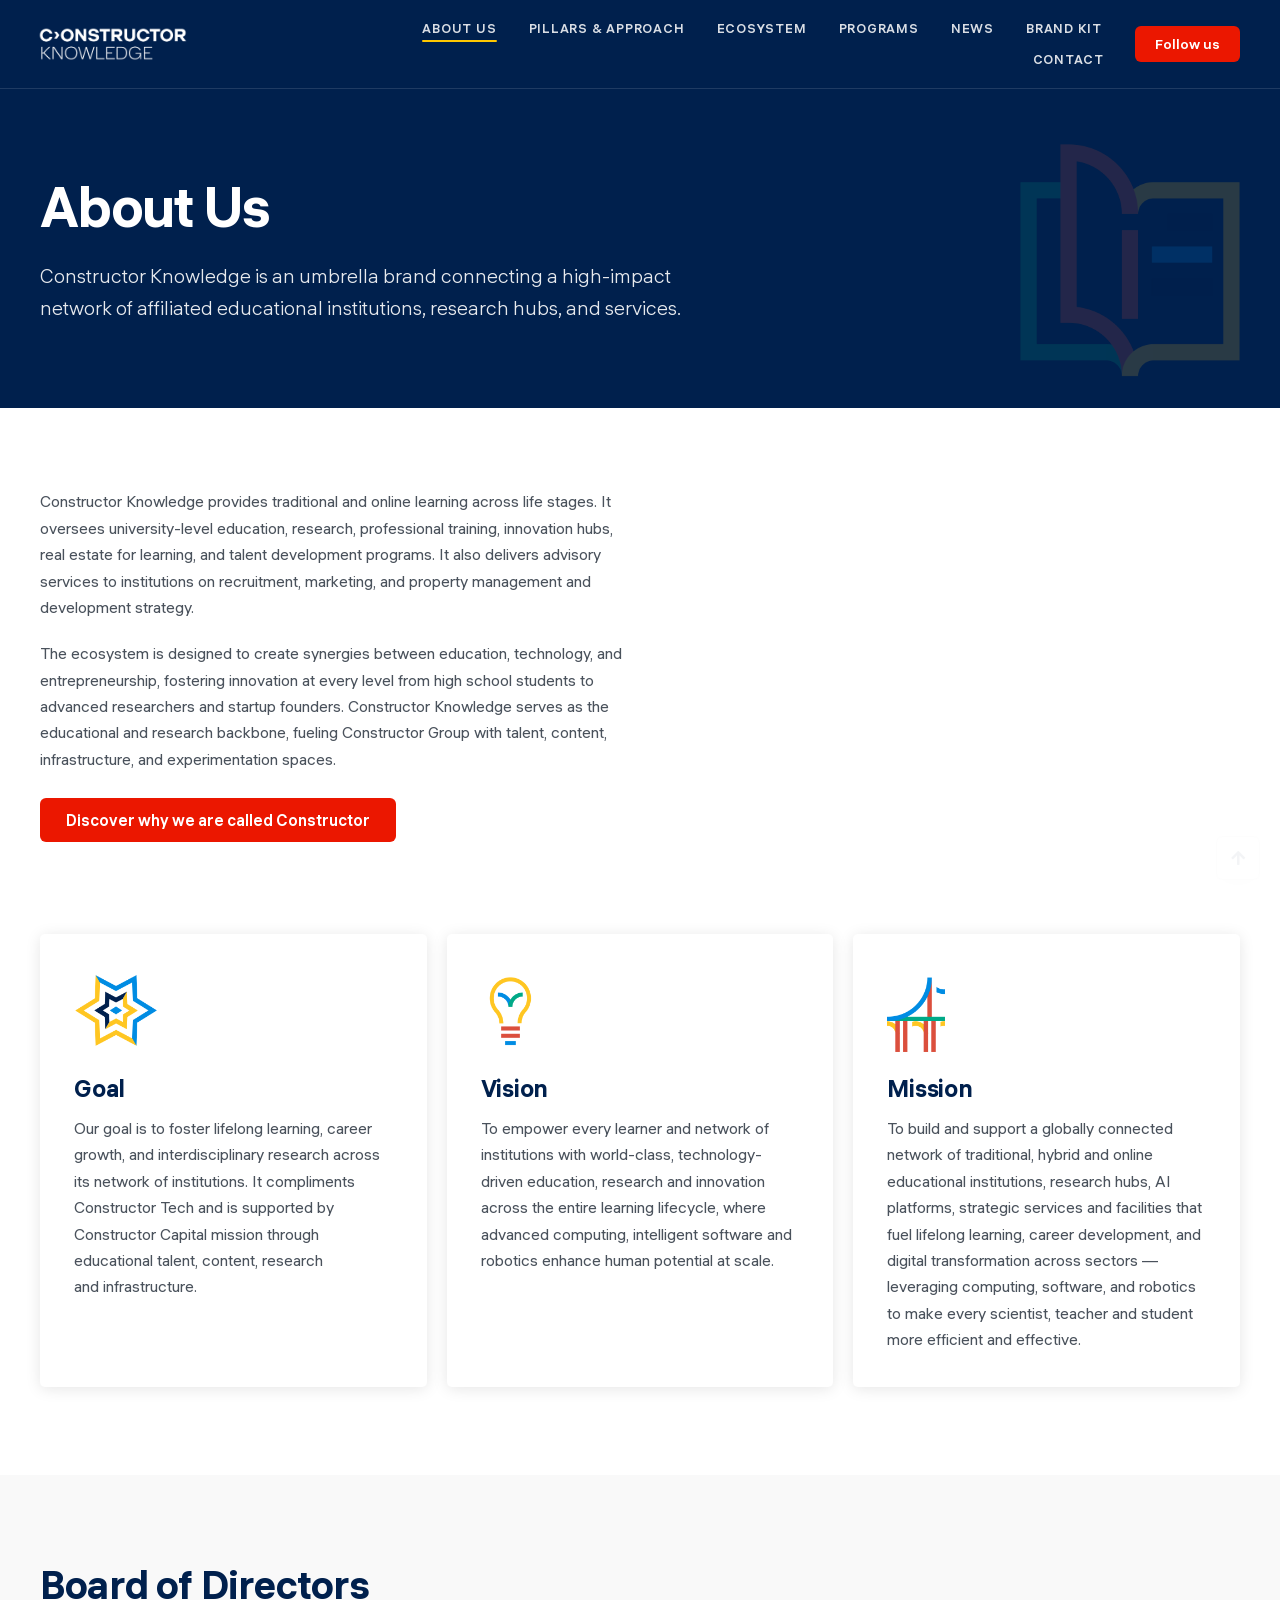
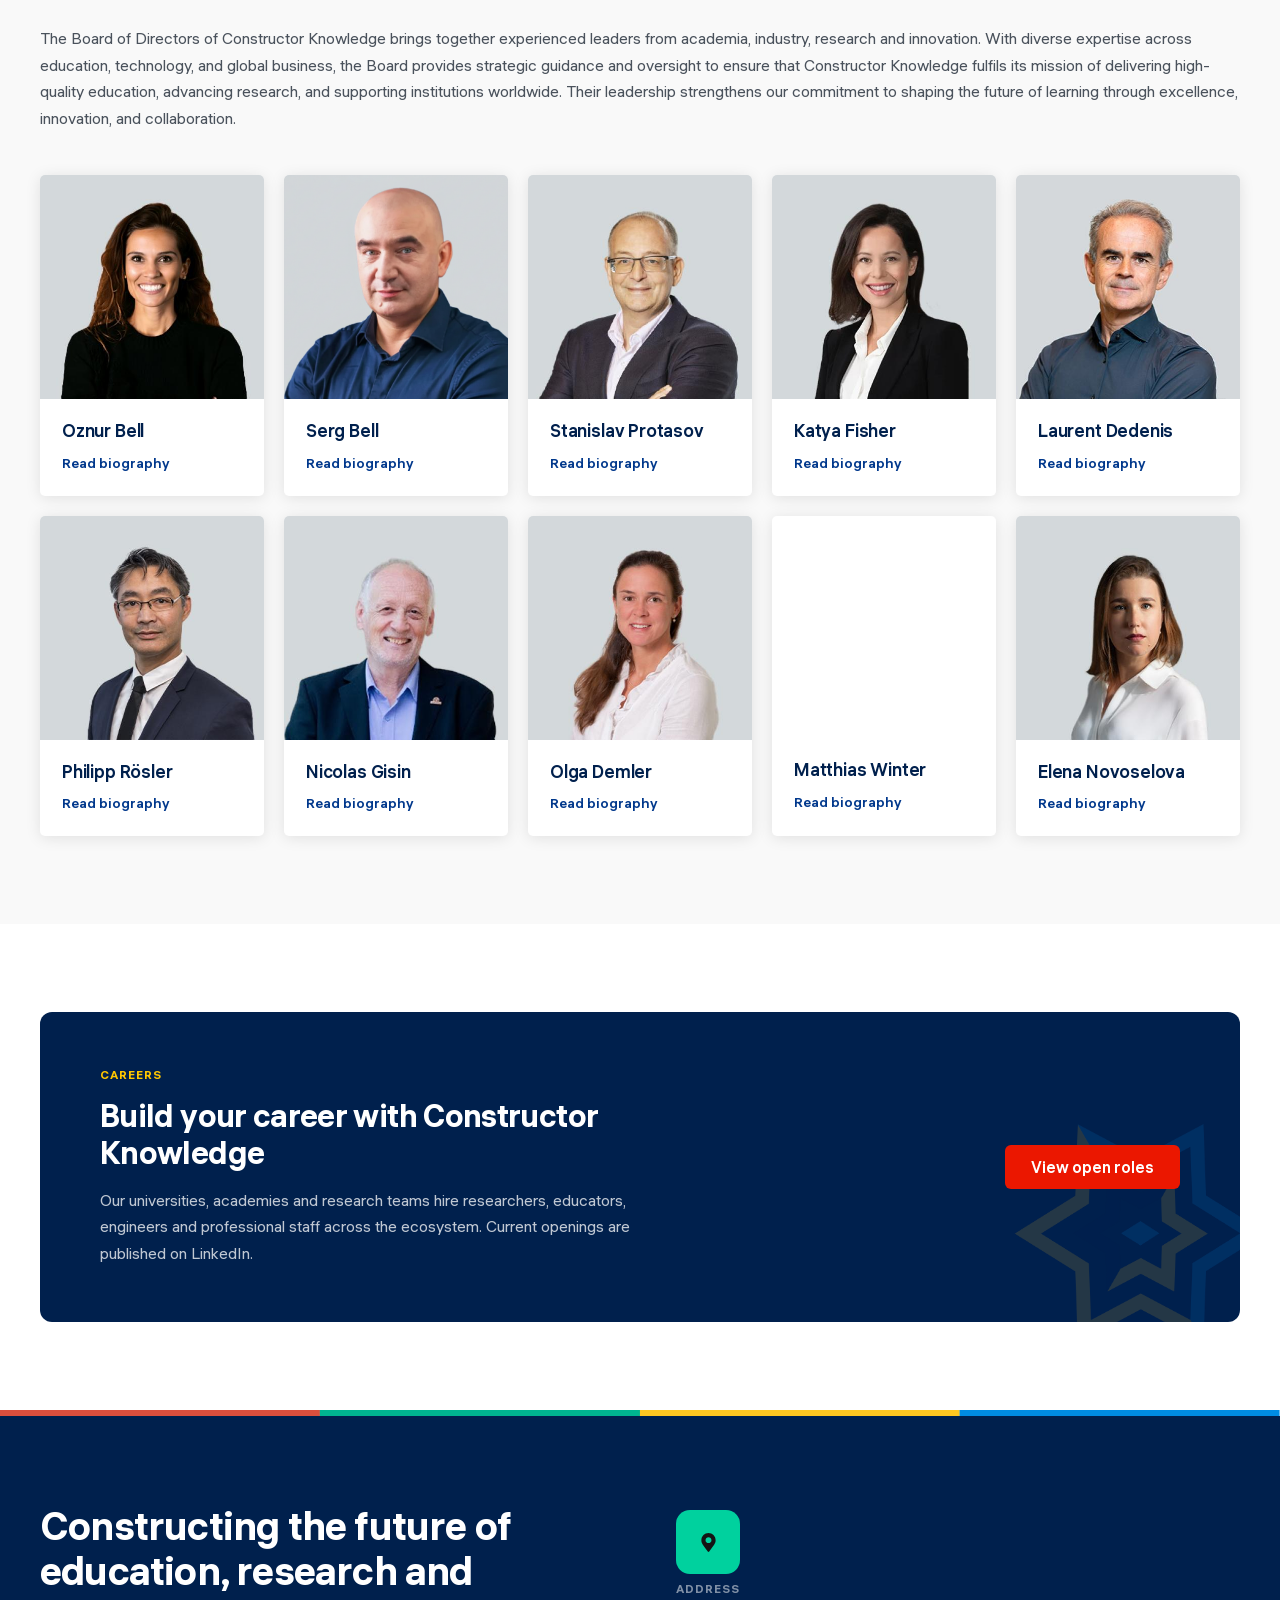
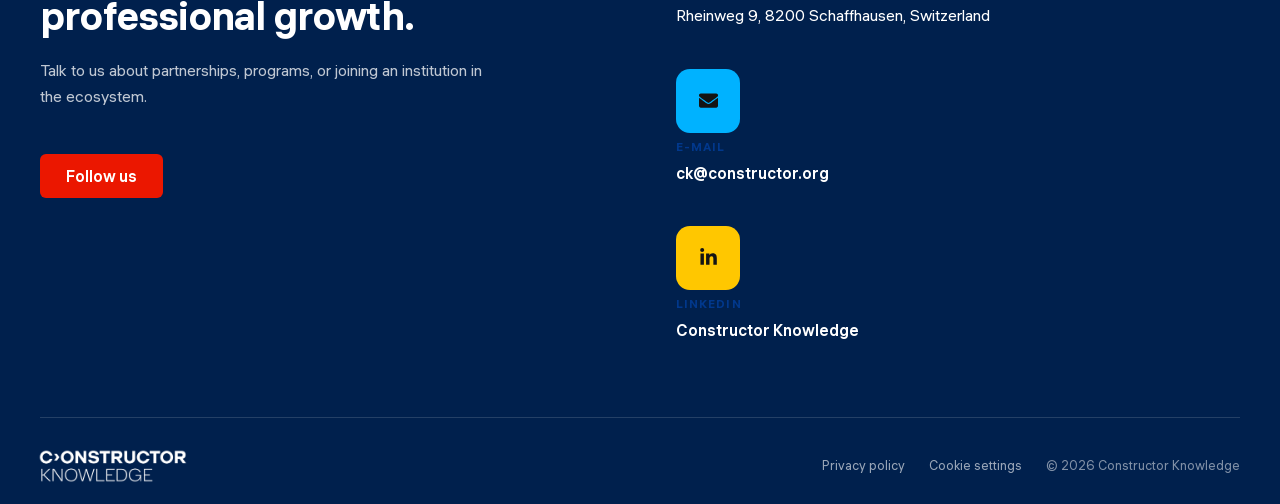
==== about/index.html @ 7ad84a17 "Static review snapshot of the Constructor Knowledge site Generated by build/static-export.sh in the " ====
<!DOCTYPE html>
<html lang="en-US">
<head>
	<meta charset="UTF-8" />
	<meta name="viewport" content="width=device-width, initial-scale=1" />
	<link rel="profile" href="http://gmpg.org/xfn/11" />
	<link rel="pingback" href="/constructor-knowledge-review/xmlrpc.php" />
	<title>About us &#8211; Constructor Knowledge</title>
<meta name='robots' content='noindex, nofollow' />
<link rel="alternate" type="application/rss+xml" title="Constructor Knowledge &raquo; Feed" href="/constructor-knowledge-review/feed/" />
<link rel="alternate" type="application/rss+xml" title="Constructor Knowledge &raquo; Comments Feed" href="/constructor-knowledge-review/comments/feed/" />
<link rel="alternate" title="oEmbed (JSON)" type="application/json+oembed" href="/constructor-knowledge-review/wp-json/oembed/1.0/embed?url=http%3A%2F%2Flocalhost%3A8081%2Fabout%2F" />
<link rel="alternate" title="oEmbed (XML)" type="text/xml+oembed" href="/constructor-knowledge-review/wp-json/oembed/1.0/embed?url=http%3A%2F%2Flocalhost%3A8081%2Fabout%2F&#038;format=xml" />
<style id="wp-img-auto-sizes-contain-inline-css">
img:is([sizes=auto i],[sizes^="auto," i]){contain-intrinsic-size:3000px 1500px}
/*# sourceURL=wp-img-auto-sizes-contain-inline-css */
</style>
<style id="cf-frontend-style-inline-css">
@font-face {
	font-family: 'JetBrains Mono';
	font-style: normal;
	font-weight: 100 800;
	font-display: swap;
	src: url('../wp-content/uploads/ck-fonts/JetBrainsMono-Variable.ttf') format('truetype');
}
@font-face {
	font-family: 'ALS Hauss';
	font-style: normal;
	font-weight: 100 900;
	font-display: swap;
	src: url('../wp-content/uploads/ck-fonts/ALSHaussVariableGX.ttf') format('truetype');
}
/*# sourceURL=cf-frontend-style-inline-css */
</style>
<link rel='stylesheet' id='hfe-widgets-style-css' href='../wp-content/plugins/header-footer-elementor/inc/widgets-css/frontend.css@ver=2.9.3.css' media='all' />
<style id="wp-emoji-styles-inline-css">

	img.wp-smiley, img.emoji {
		display: inline !important;
		border: none !important;
		box-shadow: none !important;
		height: 1em !important;
		width: 1em !important;
		margin: 0 0.07em !important;
		vertical-align: -0.1em !important;
		background: none !important;
		padding: 0 !important;
	}
/*# sourceURL=wp-emoji-styles-inline-css */
</style>
<style id="global-styles-inline-css">
:root{--wp--preset--aspect-ratio--square: 1;--wp--preset--aspect-ratio--4-3: 4/3;--wp--preset--aspect-ratio--3-4: 3/4;--wp--preset--aspect-ratio--3-2: 3/2;--wp--preset--aspect-ratio--2-3: 2/3;--wp--preset--aspect-ratio--16-9: 16/9;--wp--preset--aspect-ratio--9-16: 9/16;--wp--preset--color--black: #000000;--wp--preset--color--cyan-bluish-gray: #abb8c3;--wp--preset--color--white: #ffffff;--wp--preset--color--pale-pink: #f78da7;--wp--preset--color--vivid-red: #cf2e2e;--wp--preset--color--luminous-vivid-orange: #ff6900;--wp--preset--color--luminous-vivid-amber: #fcb900;--wp--preset--color--light-green-cyan: #7bdcb5;--wp--preset--color--vivid-green-cyan: #00d084;--wp--preset--color--pale-cyan-blue: #8ed1fc;--wp--preset--color--vivid-cyan-blue: #0693e3;--wp--preset--color--vivid-purple: #9b51e0;--wp--preset--gradient--vivid-cyan-blue-to-vivid-purple: linear-gradient(135deg,rgb(6,147,227) 0%,rgb(155,81,224) 100%);--wp--preset--gradient--light-green-cyan-to-vivid-green-cyan: linear-gradient(135deg,rgb(122,220,180) 0%,rgb(0,208,130) 100%);--wp--preset--gradient--luminous-vivid-amber-to-luminous-vivid-orange: linear-gradient(135deg,rgb(252,185,0) 0%,rgb(255,105,0) 100%);--wp--preset--gradient--luminous-vivid-orange-to-vivid-red: linear-gradient(135deg,rgb(255,105,0) 0%,rgb(207,46,46) 100%);--wp--preset--gradient--very-light-gray-to-cyan-bluish-gray: linear-gradient(135deg,rgb(238,238,238) 0%,rgb(169,184,195) 100%);--wp--preset--gradient--cool-to-warm-spectrum: linear-gradient(135deg,rgb(74,234,220) 0%,rgb(151,120,209) 20%,rgb(207,42,186) 40%,rgb(238,44,130) 60%,rgb(251,105,98) 80%,rgb(254,248,76) 100%);--wp--preset--gradient--blush-light-purple: linear-gradient(135deg,rgb(255,206,236) 0%,rgb(152,150,240) 100%);--wp--preset--gradient--blush-bordeaux: linear-gradient(135deg,rgb(254,205,165) 0%,rgb(254,45,45) 50%,rgb(107,0,62) 100%);--wp--preset--gradient--luminous-dusk: linear-gradient(135deg,rgb(255,203,112) 0%,rgb(199,81,192) 50%,rgb(65,88,208) 100%);--wp--preset--gradient--pale-ocean: linear-gradient(135deg,rgb(255,245,203) 0%,rgb(182,227,212) 50%,rgb(51,167,181) 100%);--wp--preset--gradient--electric-grass: linear-gradient(135deg,rgb(202,248,128) 0%,rgb(113,206,126) 100%);--wp--preset--gradient--midnight: linear-gradient(135deg,rgb(2,3,129) 0%,rgb(40,116,252) 100%);--wp--preset--font-size--small: 13px;--wp--preset--font-size--medium: 20px;--wp--preset--font-size--large: 36px;--wp--preset--font-size--x-large: 42px;--wp--preset--spacing--20: 0.44rem;--wp--preset--spacing--30: 0.67rem;--wp--preset--spacing--40: 1rem;--wp--preset--spacing--50: 1.5rem;--wp--preset--spacing--60: 2.25rem;--wp--preset--spacing--70: 3.38rem;--wp--preset--spacing--80: 5.06rem;--wp--preset--shadow--natural: 6px 6px 9px rgba(0, 0, 0, 0.2);--wp--preset--shadow--deep: 12px 12px 50px rgba(0, 0, 0, 0.4);--wp--preset--shadow--sharp: 6px 6px 0px rgba(0, 0, 0, 0.2);--wp--preset--shadow--outlined: 6px 6px 0px -3px rgb(255, 255, 255), 6px 6px rgb(0, 0, 0);--wp--preset--shadow--crisp: 6px 6px 0px rgb(0, 0, 0);}:root { --wp--style--global--content-size: 800px;--wp--style--global--wide-size: 1200px; }:where(body) { margin: 0; }.wp-site-blocks > .alignleft { float: left; margin-right: 2em; }.wp-site-blocks > .alignright { float: right; margin-left: 2em; }.wp-site-blocks > .aligncenter { justify-content: center; margin-left: auto; margin-right: auto; }:where(.wp-site-blocks) > * { margin-block-start: 24px; margin-block-end: 0; }:where(.wp-site-blocks) > :first-child { margin-block-start: 0; }:where(.wp-site-blocks) > :last-child { margin-block-end: 0; }:root { --wp--style--block-gap: 24px; }:root :where(.is-layout-flow) > :first-child{margin-block-start: 0;}:root :where(.is-layout-flow) > :last-child{margin-block-end: 0;}:root :where(.is-layout-flow) > *{margin-block-start: 24px;margin-block-end: 0;}:root :where(.is-layout-constrained) > :first-child{margin-block-start: 0;}:root :where(.is-layout-constrained) > :last-child{margin-block-end: 0;}:root :where(.is-layout-constrained) > *{margin-block-start: 24px;margin-block-end: 0;}:root :where(.is-layout-flex){gap: 24px;}:root :where(.is-layout-grid){gap: 24px;}.is-layout-flow > .alignleft{float: left;margin-inline-start: 0;margin-inline-end: 2em;}.is-layout-flow > .alignright{float: right;margin-inline-start: 2em;margin-inline-end: 0;}.is-layout-flow > .aligncenter{margin-left: auto !important;margin-right: auto !important;}.is-layout-constrained > .alignleft{float: left;margin-inline-start: 0;margin-inline-end: 2em;}.is-layout-constrained > .alignright{float: right;margin-inline-start: 2em;margin-inline-end: 0;}.is-layout-constrained > .aligncenter{margin-left: auto !important;margin-right: auto !important;}.is-layout-constrained > :where(:not(.alignleft):not(.alignright):not(.alignfull)){max-width: var(--wp--style--global--content-size);margin-left: auto !important;margin-right: auto !important;}.is-layout-constrained > .alignwide{max-width: var(--wp--style--global--wide-size);}body .is-layout-flex{display: flex;}.is-layout-flex{flex-wrap: wrap;align-items: center;}.is-layout-flex > :is(*, div){margin: 0;}body .is-layout-grid{display: grid;}.is-layout-grid > :is(*, div){margin: 0;}body{padding-top: 0px;padding-right: 0px;padding-bottom: 0px;padding-left: 0px;}:root :where(.wp-element-button, .wp-block-button__link){background-color: #32373c;border-width: 0;color: #fff;font-family: inherit;font-size: inherit;font-style: inherit;font-weight: inherit;letter-spacing: inherit;line-height: inherit;padding-top: calc(0.667em + 2px);padding-right: calc(1.333em + 2px);padding-bottom: calc(0.667em + 2px);padding-left: calc(1.333em + 2px);text-decoration: none;text-transform: inherit;}.has-black-color{color: var(--wp--preset--color--black) !important;}.has-cyan-bluish-gray-color{color: var(--wp--preset--color--cyan-bluish-gray) !important;}.has-white-color{color: var(--wp--preset--color--white) !important;}.has-pale-pink-color{color: var(--wp--preset--color--pale-pink) !important;}.has-vivid-red-color{color: var(--wp--preset--color--vivid-red) !important;}.has-luminous-vivid-orange-color{color: var(--wp--preset--color--luminous-vivid-orange) !important;}.has-luminous-vivid-amber-color{color: var(--wp--preset--color--luminous-vivid-amber) !important;}.has-light-green-cyan-color{color: var(--wp--preset--color--light-green-cyan) !important;}.has-vivid-green-cyan-color{color: var(--wp--preset--color--vivid-green-cyan) !important;}.has-pale-cyan-blue-color{color: var(--wp--preset--color--pale-cyan-blue) !important;}.has-vivid-cyan-blue-color{color: var(--wp--preset--color--vivid-cyan-blue) !important;}.has-vivid-purple-color{color: var(--wp--preset--color--vivid-purple) !important;}.has-black-background-color{background-color: var(--wp--preset--color--black) !important;}.has-cyan-bluish-gray-background-color{background-color: var(--wp--preset--color--cyan-bluish-gray) !important;}.has-white-background-color{background-color: var(--wp--preset--color--white) !important;}.has-pale-pink-background-color{background-color: var(--wp--preset--color--pale-pink) !important;}.has-vivid-red-background-color{background-color: var(--wp--preset--color--vivid-red) !important;}.has-luminous-vivid-orange-background-color{background-color: var(--wp--preset--color--luminous-vivid-orange) !important;}.has-luminous-vivid-amber-background-color{background-color: var(--wp--preset--color--luminous-vivid-amber) !important;}.has-light-green-cyan-background-color{background-color: var(--wp--preset--color--light-green-cyan) !important;}.has-vivid-green-cyan-background-color{background-color: var(--wp--preset--color--vivid-green-cyan) !important;}.has-pale-cyan-blue-background-color{background-color: var(--wp--preset--color--pale-cyan-blue) !important;}.has-vivid-cyan-blue-background-color{background-color: var(--wp--preset--color--vivid-cyan-blue) !important;}.has-vivid-purple-background-color{background-color: var(--wp--preset--color--vivid-purple) !important;}.has-black-border-color{border-color: var(--wp--preset--color--black) !important;}.has-cyan-bluish-gray-border-color{border-color: var(--wp--preset--color--cyan-bluish-gray) !important;}.has-white-border-color{border-color: var(--wp--preset--color--white) !important;}.has-pale-pink-border-color{border-color: var(--wp--preset--color--pale-pink) !important;}.has-vivid-red-border-color{border-color: var(--wp--preset--color--vivid-red) !important;}.has-luminous-vivid-orange-border-color{border-color: var(--wp--preset--color--luminous-vivid-orange) !important;}.has-luminous-vivid-amber-border-color{border-color: var(--wp--preset--color--luminous-vivid-amber) !important;}.has-light-green-cyan-border-color{border-color: var(--wp--preset--color--light-green-cyan) !important;}.has-vivid-green-cyan-border-color{border-color: var(--wp--preset--color--vivid-green-cyan) !important;}.has-pale-cyan-blue-border-color{border-color: var(--wp--preset--color--pale-cyan-blue) !important;}.has-vivid-cyan-blue-border-color{border-color: var(--wp--preset--color--vivid-cyan-blue) !important;}.has-vivid-purple-border-color{border-color: var(--wp--preset--color--vivid-purple) !important;}.has-vivid-cyan-blue-to-vivid-purple-gradient-background{background: var(--wp--preset--gradient--vivid-cyan-blue-to-vivid-purple) !important;}.has-light-green-cyan-to-vivid-green-cyan-gradient-background{background: var(--wp--preset--gradient--light-green-cyan-to-vivid-green-cyan) !important;}.has-luminous-vivid-amber-to-luminous-vivid-orange-gradient-background{background: var(--wp--preset--gradient--luminous-vivid-amber-to-luminous-vivid-orange) !important;}.has-luminous-vivid-orange-to-vivid-red-gradient-background{background: var(--wp--preset--gradient--luminous-vivid-orange-to-vivid-red) !important;}.has-very-light-gray-to-cyan-bluish-gray-gradient-background{background: var(--wp--preset--gradient--very-light-gray-to-cyan-bluish-gray) !important;}.has-cool-to-warm-spectrum-gradient-background{background: var(--wp--preset--gradient--cool-to-warm-spectrum) !important;}.has-blush-light-purple-gradient-background{background: var(--wp--preset--gradient--blush-light-purple) !important;}.has-blush-bordeaux-gradient-background{background: var(--wp--preset--gradient--blush-bordeaux) !important;}.has-luminous-dusk-gradient-background{background: var(--wp--preset--gradient--luminous-dusk) !important;}.has-pale-ocean-gradient-background{background: var(--wp--preset--gradient--pale-ocean) !important;}.has-electric-grass-gradient-background{background: var(--wp--preset--gradient--electric-grass) !important;}.has-midnight-gradient-background{background: var(--wp--preset--gradient--midnight) !important;}.has-small-font-size{font-size: var(--wp--preset--font-size--small) !important;}.has-medium-font-size{font-size: var(--wp--preset--font-size--medium) !important;}.has-large-font-size{font-size: var(--wp--preset--font-size--large) !important;}.has-x-large-font-size{font-size: var(--wp--preset--font-size--x-large) !important;}
:root :where(.wp-block-icon svg){width: 24px;}
:root :where(.wp-block-pullquote){font-size: 1.5em;line-height: 1.6;}
/*# sourceURL=global-styles-inline-css */
</style>
<link rel='stylesheet' id='hfe-style-css' href='../wp-content/plugins/header-footer-elementor/assets/css/header-footer-elementor.css@ver=2.9.3.css' media='all' />
<link rel='stylesheet' id='elementor-frontend-css' href='../wp-content/uploads/elementor/css/custom-frontend.min.css@ver=1787998323.css' media='all' />
<style id="elementor-frontend-inline-css">
.e-heading-base a, .e-paragraph-base a { all: unset; cursor: pointer; }form[data-element_type="e-form"].form-state-success [data-element_type="e-form-success-message"],form[data-element_type="e-form"].form-state-error [data-element_type="e-form-error-message"]{ display: block; }
/*# sourceURL=elementor-frontend-inline-css */
</style>
<link rel='stylesheet' id='elementor-post-5-css' href='../wp-content/uploads/elementor/css/post-5.css@ver=1787998323.css' media='all' />
<link rel='stylesheet' id='widget-image-css' href='../wp-content/plugins/elementor/assets/css/widget-image.min.css@ver=4.2.3.css' media='all' />
<link rel='stylesheet' id='widget-heading-css' href='../wp-content/plugins/elementor/assets/css/widget-heading.min.css@ver=4.2.3.css' media='all' />
<link rel='stylesheet' id='e-animation-fadeInUp-css' href='../wp-content/plugins/elementor/assets/lib/animations/styles/fadeInUp.min.css@ver=4.2.3.css' media='all' />
<link rel='stylesheet' id='elementor-post-518-css' href='../wp-content/uploads/elementor/css/post-518.css@ver=1787998324.css' media='all' />
<link rel='stylesheet' id='base-desktop-css' href='../wp-content/uploads/elementor/css/base-desktop.css@ver=6a92b07376f1a.css' media='all' />
<link rel='stylesheet' id='base-mobile-css' href='../wp-content/uploads/elementor/css/base-mobile.css@ver=6a92b07376f1a.css' media='(max-width:700px)' />
<link rel='stylesheet' id='elementor-post-60-css' href='../wp-content/uploads/elementor/css/post-60.css@ver=1787998323.css' media='all' />
<link rel='stylesheet' id='elementor-post-61-css' href='../wp-content/uploads/elementor/css/post-61.css@ver=1787998323.css' media='all' />
<link rel='stylesheet' id='hello-elementor-css' href='../wp-content/themes/hello-elementor/assets/css/reset.css@ver=3.4.9.css' media='all' />
<link rel='stylesheet' id='hello-elementor-theme-style-css' href='../wp-content/themes/hello-elementor/assets/css/theme.css@ver=3.4.9.css' media='all' />
<link rel='stylesheet' id='hello-elementor-header-footer-css' href='../wp-content/themes/hello-elementor/assets/css/header-footer.css@ver=3.4.9.css' media='all' />
<link rel='stylesheet' id='hfe-elementor-icons-css' href='../wp-content/plugins/elementor/assets/lib/eicons/css/elementor-icons.min.css@ver=5.34.0.css' media='all' />
<link rel='stylesheet' id='hfe-icons-list-css' href='../wp-content/plugins/elementor/assets/css/widget-icon-list.min.css@ver=3.24.3.css' media='all' />
<link rel='stylesheet' id='hfe-social-icons-css' href='../wp-content/plugins/elementor/assets/css/widget-social-icons.min.css@ver=3.24.0.css' media='all' />
<link rel='stylesheet' id='hfe-social-share-icons-brands-css' href='../wp-content/plugins/elementor/assets/lib/font-awesome/css/brands.css@ver=5.15.3.css' media='all' />
<link rel='stylesheet' id='hfe-social-share-icons-fontawesome-css' href='../wp-content/plugins/elementor/assets/lib/font-awesome/css/fontawesome.css@ver=5.15.3.css' media='all' />
<link rel='stylesheet' id='hfe-nav-menu-icons-css' href='../wp-content/plugins/elementor/assets/lib/font-awesome/css/solid.css@ver=5.15.3.css' media='all' />
<link rel='stylesheet' id='ck-styles-css' href='../wp-content/mu-plugins/ck-styles.css@ver=1787755217.css' media='all' />
<script id="jquery-core-js" src="../wp-includes/js/jquery/jquery.min.js@ver=3.7.1"></script>
<script id="jquery-migrate-js" src="../wp-includes/js/jquery/jquery-migrate.min.js@ver=3.4.1"></script>
<script id="jquery-js-after">
!function($){"use strict";$(document).ready(function(){$(this).scrollTop()>100&&$(".hfe-scroll-to-top-wrap").removeClass("hfe-scroll-to-top-hide"),$(window).scroll(function(){$(this).scrollTop()<100?$(".hfe-scroll-to-top-wrap").fadeOut(300):$(".hfe-scroll-to-top-wrap").fadeIn(300)}),$(".hfe-scroll-to-top-wrap").on("click",function(){$("html, body").animate({scrollTop:0},300);return!1})})}(jQuery);
!function($){'use strict';$(document).ready(function(){var bar=$('.hfe-reading-progress-bar');if(!bar.length)return;$(window).on('scroll',function(){var s=$(window).scrollTop(),d=$(document).height()-$(window).height(),p=d? s/d*100:0;bar.css('width',p+'%')});});}(jQuery);
//# sourceURL=jquery-js-after
</script>
<link rel="https://api.w.org/" href="/constructor-knowledge-review/wp-json/" /><link rel="alternate" title="JSON" type="application/json" href="/constructor-knowledge-review/wp-json/wp/v2/pages/518" /><link rel="EditURI" type="application/rsd+xml" title="RSD" href="/constructor-knowledge-review/xmlrpc.php?rsd" />
<meta name="generator" content="WordPress 7.0" />
<link rel="canonical" href="index.html" />
<link rel='shortlink' href='/constructor-knowledge-review/?p=518' />
<meta name="generator" content="Elementor 4.2.3; features: e_font_icon_svg, additional_custom_breakpoints; settings: css_print_method-external, google_font-disabled, font_display-swap">
			<style>
				.e-con.e-parent:nth-of-type(n+4):not(.e-lazyloaded):not(.e-no-lazyload),
				.e-con.e-parent:nth-of-type(n+4):not(.e-lazyloaded):not(.e-no-lazyload) * {
					background-image: none !important;
				}
				@media screen and (max-height: 1024px) {
					.e-con.e-parent:nth-of-type(n+3):not(.e-lazyloaded):not(.e-no-lazyload),
					.e-con.e-parent:nth-of-type(n+3):not(.e-lazyloaded):not(.e-no-lazyload) * {
						background-image: none !important;
					}
				}
				@media screen and (max-height: 640px) {
					.e-con.e-parent:nth-of-type(n+2):not(.e-lazyloaded):not(.e-no-lazyload),
					.e-con.e-parent:nth-of-type(n+2):not(.e-lazyloaded):not(.e-no-lazyload) * {
						background-image: none !important;
					}
				}
			</style>
			<link rel="icon" href="../wp-content/uploads/2026/08/ck-site-icon-32x32.png" sizes="32x32" />
<link rel="icon" href="../wp-content/uploads/2026/08/ck-site-icon-192x192.png" sizes="192x192" />
<link rel="apple-touch-icon" href="../wp-content/uploads/2026/08/ck-site-icon-180x180.png" />
<meta name="msapplication-TileImage" content="/constructor-knowledge-review/wp-content/uploads/2026/08/ck-site-icon-270x270.png" />
</head>

<body class="wp-singular page-template page-template-elementor_header_footer page page-id-518 wp-embed-responsive wp-theme-hello-elementor ehf-header ehf-footer ehf-template-hello-elementor ehf-stylesheet-hello-elementor hello-elementor-default elementor-default elementor-template-full-width elementor-kit-5 elementor-page elementor-page-518">
	<style id="hfe-skip-link-style">
		.hfe-skip-link{position:absolute;width:1px;height:1px;margin:-1px;padding:0;border:0;overflow:hidden;clip:rect(0,0,0,0);clip-path:inset(50%);white-space:nowrap;}
		.hfe-skip-link:focus{position:fixed;top:0;inset-inline-start:0;width:auto;height:auto;margin:0;padding:0.75em 1.5em;overflow:visible;clip:auto;clip-path:none;white-space:normal;z-index:100000;background:#fff;color:#0073aa;font-size:14px;text-decoration:underline;border-radius:0 0 3px 0;outline:2px solid #0073aa;outline-offset:-2px;}
	</style>
	<a class="hfe-skip-link" href="index.html#content">Skip to main content</a><div id="page" class="hfeed site">

		<header id="masthead" itemscope="itemscope" itemtype="https://schema.org/WPHeader">
			<p class="main-title bhf-hidden" itemprop="headline"><a href="../index.html" title="Constructor Knowledge" rel="home">Constructor Knowledge</a></p>
			<style>.elementor-60 .elementor-element.elementor-element-ckhdr100{--display:flex;--flex-direction:row;--container-widget-width:calc( ( 1 - var( --container-widget-flex-grow ) ) * 100% );--container-widget-height:100%;--container-widget-flex-grow:1;--container-widget-align-self:stretch;--flex-wrap-mobile:wrap;--justify-content:flex-end;--align-items:center;--gap:16px 16px;--row-gap:16px;--column-gap:16px;--flex-wrap:nowrap;border-style:solid;--border-style:solid;border-width:0px 0px 1px 0px;--border-top-width:0px;--border-right-width:0px;--border-bottom-width:1px;--border-left-width:0px;border-color:var( --e-global-color-ck_rule_navy_12 );--border-color:var( --e-global-color-ck_rule_navy_12 );--padding-top:13px;--padding-bottom:13px;--padding-left:28px;--padding-right:28px;}.elementor-60 .elementor-element.elementor-element-ckhdr100:not(.elementor-motion-effects-element-type-background), .elementor-60 .elementor-element.elementor-element-ckhdr100 > .elementor-motion-effects-container > .elementor-motion-effects-layer{background-color:var( --e-global-color-primary );}.elementor-widget-image .widget-image-caption{color:var( --e-global-color-text );font-family:var( --e-global-typography-text-font-family ), 'Helvetica Neue', Arial, sans-serif;font-weight:var( --e-global-typography-text-font-weight );}.elementor-60 .elementor-element.elementor-element-ckhdr110{width:var( --container-widget-width, auto );max-width:auto;margin:0px -6.83px calc(var(--kit-widget-spacing, 0px) + 0px) -6.83px;--container-widget-width:auto;--container-widget-flex-grow:0;text-align:start;}.elementor-60 .elementor-element.elementor-element-ckhdr110.elementor-element{--flex-grow:1;--flex-shrink:0;}.elementor-60 .elementor-element.elementor-element-ckhdr110 img{width:auto;height:44px;}.elementor-widget-navigation-menu .menu-item a.hfe-menu-item.elementor-button{background-color:var( --e-global-color-accent );font-family:var( --e-global-typography-accent-font-family ), 'Helvetica Neue', Arial, sans-serif;font-size:var( --e-global-typography-accent-font-size );font-weight:var( --e-global-typography-accent-font-weight );}.elementor-widget-navigation-menu .menu-item a.hfe-menu-item.elementor-button:hover{background-color:var( --e-global-color-accent );}.elementor-widget-navigation-menu a.hfe-menu-item, .elementor-widget-navigation-menu a.hfe-sub-menu-item{font-family:var( --e-global-typography-primary-font-family ), 'Helvetica Neue', Arial, sans-serif;font-weight:var( --e-global-typography-primary-font-weight );}.elementor-widget-navigation-menu .menu-item a.hfe-menu-item, .elementor-widget-navigation-menu .sub-menu a.hfe-sub-menu-item{color:var( --e-global-color-text );}.elementor-widget-navigation-menu .menu-item a.hfe-menu-item:hover,
								.elementor-widget-navigation-menu .sub-menu a.hfe-sub-menu-item:hover,
								.elementor-widget-navigation-menu .menu-item.current-menu-item a.hfe-menu-item,
								.elementor-widget-navigation-menu .menu-item a.hfe-menu-item.highlighted,
								.elementor-widget-navigation-menu .menu-item a.hfe-menu-item:focus{color:var( --e-global-color-accent );}.elementor-widget-navigation-menu .hfe-nav-menu-layout:not(.hfe-pointer__framed) .menu-item.parent a.hfe-menu-item:before,
								.elementor-widget-navigation-menu .hfe-nav-menu-layout:not(.hfe-pointer__framed) .menu-item.parent a.hfe-menu-item:after{background-color:var( --e-global-color-accent );}.elementor-widget-navigation-menu .hfe-nav-menu-layout:not(.hfe-pointer__framed) .menu-item.parent .sub-menu .hfe-has-submenu-container a:after{background-color:var( --e-global-color-accent );}.elementor-widget-navigation-menu .hfe-pointer__framed .menu-item.parent a.hfe-menu-item:before,
								.elementor-widget-navigation-menu .hfe-pointer__framed .menu-item.parent a.hfe-menu-item:after{border-color:var( --e-global-color-accent );}
							.elementor-widget-navigation-menu .sub-menu li a.hfe-sub-menu-item,
							.elementor-widget-navigation-menu nav.hfe-dropdown li a.hfe-sub-menu-item,
							.elementor-widget-navigation-menu nav.hfe-dropdown li a.hfe-menu-item,
							.elementor-widget-navigation-menu nav.hfe-dropdown-expandible li a.hfe-menu-item,
							.elementor-widget-navigation-menu nav.hfe-dropdown-expandible li a.hfe-sub-menu-item{font-family:var( --e-global-typography-accent-font-family ), 'Helvetica Neue', Arial, sans-serif;font-size:var( --e-global-typography-accent-font-size );font-weight:var( --e-global-typography-accent-font-weight );}.elementor-60 .elementor-element.elementor-element-ckhdr120 .menu-item a.hfe-menu-item{padding-left:15px;padding-right:15px;}.elementor-60 .elementor-element.elementor-element-ckhdr120 .menu-item a.hfe-sub-menu-item{padding-left:calc( 15px + 20px );padding-right:15px;}.elementor-60 .elementor-element.elementor-element-ckhdr120 .hfe-nav-menu__layout-vertical .menu-item ul ul a.hfe-sub-menu-item{padding-left:calc( 15px + 40px );padding-right:15px;}.elementor-60 .elementor-element.elementor-element-ckhdr120 .hfe-nav-menu__layout-vertical .menu-item ul ul ul a.hfe-sub-menu-item{padding-left:calc( 15px + 60px );padding-right:15px;}.elementor-60 .elementor-element.elementor-element-ckhdr120 .hfe-nav-menu__layout-vertical .menu-item ul ul ul ul a.hfe-sub-menu-item{padding-left:calc( 15px + 80px );padding-right:15px;}.elementor-60 .elementor-element.elementor-element-ckhdr120 .menu-item a.hfe-menu-item, .elementor-60 .elementor-element.elementor-element-ckhdr120 .menu-item a.hfe-sub-menu-item{padding-top:9px;padding-bottom:9px;}body:not(.rtl) .elementor-60 .elementor-element.elementor-element-ckhdr120 .hfe-nav-menu__layout-horizontal .hfe-nav-menu > li.menu-item:not(:last-child){margin-right:2px;}body.rtl .elementor-60 .elementor-element.elementor-element-ckhdr120 .hfe-nav-menu__layout-horizontal .hfe-nav-menu > li.menu-item:not(:last-child){margin-left:2px;}.elementor-60 .elementor-element.elementor-element-ckhdr120 nav:not(.hfe-nav-menu__layout-horizontal) .hfe-nav-menu > li.menu-item:not(:last-child){margin-bottom:2px;}.elementor-60 .elementor-element.elementor-element-ckhdr120 ul.sub-menu{width:220px;}.elementor-60 .elementor-element.elementor-element-ckhdr120 .sub-menu a.hfe-sub-menu-item,
						 .elementor-60 .elementor-element.elementor-element-ckhdr120 nav.hfe-dropdown li a.hfe-menu-item,
						 .elementor-60 .elementor-element.elementor-element-ckhdr120 nav.hfe-dropdown li a.hfe-sub-menu-item,
						 .elementor-60 .elementor-element.elementor-element-ckhdr120 nav.hfe-dropdown-expandible li a.hfe-menu-item,
						 .elementor-60 .elementor-element.elementor-element-ckhdr120 nav.hfe-dropdown-expandible li a.hfe-sub-menu-item{padding-top:15px;padding-bottom:15px;}.elementor-60 .elementor-element.elementor-element-ckhdr120{width:auto;max-width:auto;}.elementor-60 .elementor-element.elementor-element-ckhdr120.elementor-element{--flex-grow:0;--flex-shrink:1;}.elementor-60 .elementor-element.elementor-element-ckhdr120 a.hfe-menu-item, .elementor-60 .elementor-element.elementor-element-ckhdr120 a.hfe-sub-menu-item{font-family:var( --e-global-typography-ck_nav-font-family ), 'Helvetica Neue', Arial, sans-serif;font-size:var( --e-global-typography-ck_nav-font-size );font-weight:var( --e-global-typography-ck_nav-font-weight );text-transform:var( --e-global-typography-ck_nav-text-transform );letter-spacing:var( --e-global-typography-ck_nav-letter-spacing );}.elementor-60 .elementor-element.elementor-element-ckhdr120 .menu-item a.hfe-menu-item, .elementor-60 .elementor-element.elementor-element-ckhdr120 .sub-menu a.hfe-sub-menu-item{color:var( --e-global-color-ck_on_navy_85 );}.elementor-60 .elementor-element.elementor-element-ckhdr120 .menu-item a.hfe-menu-item:hover,
								.elementor-60 .elementor-element.elementor-element-ckhdr120 .sub-menu a.hfe-sub-menu-item:hover,
								.elementor-60 .elementor-element.elementor-element-ckhdr120 .menu-item.current-menu-item a.hfe-menu-item,
								.elementor-60 .elementor-element.elementor-element-ckhdr120 .menu-item a.hfe-menu-item.highlighted,
								.elementor-60 .elementor-element.elementor-element-ckhdr120 .menu-item a.hfe-menu-item:focus{color:var( --e-global-color-ck_on_navy_85 );}.elementor-60 .elementor-element.elementor-element-ckhdr120 .hfe-nav-menu-layout:not(.hfe-pointer__framed) .menu-item.parent a.hfe-menu-item:before,
								.elementor-60 .elementor-element.elementor-element-ckhdr120 .hfe-nav-menu-layout:not(.hfe-pointer__framed) .menu-item.parent a.hfe-menu-item:after{background-color:var( --e-global-color-secondary );}.elementor-60 .elementor-element.elementor-element-ckhdr120 .hfe-nav-menu-layout:not(.hfe-pointer__framed) .menu-item.parent .sub-menu .hfe-has-submenu-container a:after{background-color:var( --e-global-color-secondary );}.elementor-60 .elementor-element.elementor-element-ckhdr120 .hfe-pointer__framed .menu-item.parent a.hfe-menu-item:before,
								.elementor-60 .elementor-element.elementor-element-ckhdr120 .hfe-pointer__framed .menu-item.parent a.hfe-menu-item:after{border-color:var( --e-global-color-secondary );}.elementor-60 .elementor-element.elementor-element-ckhdr120 .menu-item.current-menu-item a.hfe-menu-item,
								.elementor-60 .elementor-element.elementor-element-ckhdr120 .menu-item.current-menu-ancestor a.hfe-menu-item{color:var( --e-global-color-ck_on_navy_85 );}.elementor-60 .elementor-element.elementor-element-ckhdr120 .hfe-nav-menu-layout:not(.hfe-pointer__framed) .menu-item.parent.current-menu-item a.hfe-menu-item:before,
								.elementor-60 .elementor-element.elementor-element-ckhdr120 .hfe-nav-menu-layout:not(.hfe-pointer__framed) .menu-item.parent.current-menu-item a.hfe-menu-item:after{background-color:var( --e-global-color-secondary );}.elementor-60 .elementor-element.elementor-element-ckhdr120 .hfe-nav-menu:not(.hfe-pointer__framed) .menu-item.parent .sub-menu .hfe-has-submenu-container a.current-menu-item:after{background-color:var( --e-global-color-secondary );}.elementor-60 .elementor-element.elementor-element-ckhdr120 .hfe-pointer__framed .menu-item.parent.current-menu-item a.hfe-menu-item:before,
								.elementor-60 .elementor-element.elementor-element-ckhdr120 .hfe-pointer__framed .menu-item.parent.current-menu-item a.hfe-menu-item:after{border-color:var( --e-global-color-secondary );}.elementor-60 .elementor-element.elementor-element-ckhdr120 .sub-menu,
								.elementor-60 .elementor-element.elementor-element-ckhdr120 nav.hfe-dropdown,
								.elementor-60 .elementor-element.elementor-element-ckhdr120 nav.hfe-dropdown-expandible,
								.elementor-60 .elementor-element.elementor-element-ckhdr120 nav.hfe-dropdown .menu-item a.hfe-menu-item,
								.elementor-60 .elementor-element.elementor-element-ckhdr120 nav.hfe-dropdown .menu-item a.hfe-sub-menu-item{background-color:#fff;}.elementor-60 .elementor-element.elementor-element-ckhdr120 .sub-menu li.menu-item:not(:last-child),
						.elementor-60 .elementor-element.elementor-element-ckhdr120 nav.hfe-dropdown li.menu-item:not(:last-child),
						.elementor-60 .elementor-element.elementor-element-ckhdr120 nav.hfe-dropdown-expandible li.menu-item:not(:last-child){border-bottom-style:solid;border-bottom-color:#c4c4c4;border-bottom-width:1px;}.elementor-widget-button .elementor-button{background-color:var( --e-global-color-accent );font-family:var( --e-global-typography-accent-font-family ), 'Helvetica Neue', Arial, sans-serif;font-size:var( --e-global-typography-accent-font-size );font-weight:var( --e-global-typography-accent-font-weight );}.elementor-60 .elementor-element.elementor-element-ckhdr140{width:auto;max-width:auto;}.elementor-60 .elementor-element.elementor-element-ckhdr140.elementor-element{--flex-grow:0;--flex-shrink:0;}.elementor-60 .elementor-element.elementor-element-ckhdr140 .elementor-button{font-family:var( --e-global-typography-ck_btn_sm-font-family ), 'Helvetica Neue', Arial, sans-serif;font-size:var( --e-global-typography-ck_btn_sm-font-size );font-weight:var( --e-global-typography-ck_btn_sm-font-weight );text-transform:var( --e-global-typography-ck_btn_sm-text-transform );letter-spacing:var( --e-global-typography-ck_btn_sm-letter-spacing );padding:11px 20px 11px 20px;}.elementor-60 .elementor-element.elementor-element-ckhdr130 .hfe-nav-menu__toggle,
						.elementor-60 .elementor-element.elementor-element-ckhdr130 .hfe-nav-menu-icon{margin-left:auto;margin-right:0;justify-content:flex-end;}.elementor-60 .elementor-element.elementor-element-ckhdr130 li.menu-item a{justify-content:space-between;}.elementor-60 .elementor-element.elementor-element-ckhdr130 li.hfe-button-wrapper{text-align:space-between;}.elementor-60 .elementor-element.elementor-element-ckhdr130.hfe-menu-item-flex-end li.hfe-button-wrapper{text-align:right;}.elementor-60 .elementor-element.elementor-element-ckhdr130 .sub-menu li a.hfe-sub-menu-item,
						.elementor-60 .elementor-element.elementor-element-ckhdr130 nav.hfe-dropdown li a.hfe-menu-item,
						.elementor-60 .elementor-element.elementor-element-ckhdr130 nav.hfe-dropdown-expandible li a.hfe-menu-item{padding-left:36px;padding-right:36px;}.elementor-60 .elementor-element.elementor-element-ckhdr130 nav.hfe-dropdown-expandible a.hfe-sub-menu-item,
						.elementor-60 .elementor-element.elementor-element-ckhdr130 nav.hfe-dropdown li a.hfe-sub-menu-item{padding-left:calc( 36px + 20px );padding-right:36px;}.elementor-60 .elementor-element.elementor-element-ckhdr130 .hfe-dropdown .menu-item ul ul a.hfe-sub-menu-item,
						.elementor-60 .elementor-element.elementor-element-ckhdr130 .hfe-dropdown-expandible .menu-item ul ul a.hfe-sub-menu-item{padding-left:calc( 36px + 40px );padding-right:36px;}.elementor-60 .elementor-element.elementor-element-ckhdr130 .hfe-dropdown .menu-item ul ul ul a.hfe-sub-menu-item,
						.elementor-60 .elementor-element.elementor-element-ckhdr130 .hfe-dropdown-expandible .menu-item ul ul ul a.hfe-sub-menu-item{padding-left:calc( 36px + 60px );padding-right:36px;}.elementor-60 .elementor-element.elementor-element-ckhdr130 .hfe-dropdown .menu-item ul ul ul ul a.hfe-sub-menu-item,
						.elementor-60 .elementor-element.elementor-element-ckhdr130 .hfe-dropdown-expandible .menu-item ul ul ul ul a.hfe-sub-menu-item{padding-left:calc( 36px + 80px );padding-right:36px;}.elementor-60 .elementor-element.elementor-element-ckhdr130 .sub-menu a.hfe-sub-menu-item,
						 .elementor-60 .elementor-element.elementor-element-ckhdr130 nav.hfe-dropdown li a.hfe-menu-item,
						 .elementor-60 .elementor-element.elementor-element-ckhdr130 nav.hfe-dropdown li a.hfe-sub-menu-item,
						 .elementor-60 .elementor-element.elementor-element-ckhdr130 nav.hfe-dropdown-expandible li a.hfe-menu-item,
						 .elementor-60 .elementor-element.elementor-element-ckhdr130 nav.hfe-dropdown-expandible li a.hfe-sub-menu-item{padding-top:12px;padding-bottom:12px;}.elementor-60 .elementor-element.elementor-element-ckhdr130 nav.hfe-nav-menu__layout-horizontal:not(.hfe-dropdown) ul.sub-menu, .elementor-60 .elementor-element.elementor-element-ckhdr130 nav.hfe-nav-menu__layout-expandible.menu-is-active, .elementor-60 .elementor-element.elementor-element-ckhdr130 nav.hfe-nav-menu__layout-vertical:not(.hfe-dropdown) ul.sub-menu{margin-top:14px;}.elementor-60 .elementor-element.elementor-element-ckhdr130 .hfe-dropdown.menu-is-active{margin-top:14px;}.elementor-60 .elementor-element.elementor-element-ckhdr130 .hfe-nav-menu-icon{font-size:24px;background-color:rgba(0,0,0,0);padding:0.35em;}.elementor-60 .elementor-element.elementor-element-ckhdr130 .hfe-nav-menu-icon svg{font-size:24px;line-height:24px;height:24px;width:24px;}.elementor-60 .elementor-element.elementor-element-ckhdr130{width:auto;max-width:auto;}.elementor-60 .elementor-element.elementor-element-ckhdr130.elementor-element{--flex-grow:0;--flex-shrink:1;}.elementor-60 .elementor-element.elementor-element-ckhdr130 .sub-menu a.hfe-sub-menu-item,
								.elementor-60 .elementor-element.elementor-element-ckhdr130 .elementor-menu-toggle,
								.elementor-60 .elementor-element.elementor-element-ckhdr130 nav.hfe-dropdown li a.hfe-menu-item,
								.elementor-60 .elementor-element.elementor-element-ckhdr130 nav.hfe-dropdown li a.hfe-sub-menu-item,
								.elementor-60 .elementor-element.elementor-element-ckhdr130 nav.hfe-dropdown-expandible li a.hfe-menu-item,
								.elementor-60 .elementor-element.elementor-element-ckhdr130 nav.hfe-dropdown-expandible li a.hfe-sub-menu-item{color:var( --e-global-color-ck_on_navy_85 );}.elementor-60 .elementor-element.elementor-element-ckhdr130 .sub-menu,
								.elementor-60 .elementor-element.elementor-element-ckhdr130 nav.hfe-dropdown,
								.elementor-60 .elementor-element.elementor-element-ckhdr130 nav.hfe-dropdown-expandible,
								.elementor-60 .elementor-element.elementor-element-ckhdr130 nav.hfe-dropdown .menu-item a.hfe-menu-item,
								.elementor-60 .elementor-element.elementor-element-ckhdr130 nav.hfe-dropdown .menu-item a.hfe-sub-menu-item{background-color:var( --e-global-color-primary );}.elementor-60 .elementor-element.elementor-element-ckhdr130 .sub-menu a.hfe-sub-menu-item:hover,
								.elementor-60 .elementor-element.elementor-element-ckhdr130 .elementor-menu-toggle:hover,
								.elementor-60 .elementor-element.elementor-element-ckhdr130 nav.hfe-dropdown li a.hfe-menu-item:hover,
								.elementor-60 .elementor-element.elementor-element-ckhdr130 nav.hfe-dropdown li a.hfe-sub-menu-item:hover,
								.elementor-60 .elementor-element.elementor-element-ckhdr130 nav.hfe-dropdown-expandible li a.hfe-menu-item:hover,
								.elementor-60 .elementor-element.elementor-element-ckhdr130 nav.hfe-dropdown-expandible li a.hfe-sub-menu-item:hover{color:var( --e-global-color-secondary );}.elementor-60 .elementor-element.elementor-element-ckhdr130 .sub-menu a.hfe-sub-menu-item:hover,
								.elementor-60 .elementor-element.elementor-element-ckhdr130 nav.hfe-dropdown li a.hfe-menu-item:hover,
								.elementor-60 .elementor-element.elementor-element-ckhdr130 nav.hfe-dropdown li a.hfe-sub-menu-item:hover,
								.elementor-60 .elementor-element.elementor-element-ckhdr130 nav.hfe-dropdown-expandible li a.hfe-menu-item:hover,
								.elementor-60 .elementor-element.elementor-element-ckhdr130 nav.hfe-dropdown-expandible li a.hfe-sub-menu-item:hover{background-color:var( --e-global-color-primary );}
							.elementor-60 .elementor-element.elementor-element-ckhdr130 .sub-menu li a.hfe-sub-menu-item,
							.elementor-60 .elementor-element.elementor-element-ckhdr130 nav.hfe-dropdown li a.hfe-sub-menu-item,
							.elementor-60 .elementor-element.elementor-element-ckhdr130 nav.hfe-dropdown li a.hfe-menu-item,
							.elementor-60 .elementor-element.elementor-element-ckhdr130 nav.hfe-dropdown-expandible li a.hfe-menu-item,
							.elementor-60 .elementor-element.elementor-element-ckhdr130 nav.hfe-dropdown-expandible li a.hfe-sub-menu-item{font-family:var( --e-global-typography-ck_nav_mobile-font-family ), 'Helvetica Neue', Arial, sans-serif;font-size:var( --e-global-typography-ck_nav_mobile-font-size );font-weight:var( --e-global-typography-ck_nav_mobile-font-weight );text-transform:var( --e-global-typography-ck_nav_mobile-text-transform );letter-spacing:var( --e-global-typography-ck_nav_mobile-letter-spacing );}.elementor-60 .elementor-element.elementor-element-ckhdr130 nav.hfe-nav-menu__layout-horizontal .sub-menu,
							.elementor-60 .elementor-element.elementor-element-ckhdr130 nav:not(.hfe-nav-menu__layout-horizontal) .sub-menu.sub-menu-open,
							.elementor-60 .elementor-element.elementor-element-ckhdr130 nav.hfe-dropdown .hfe-nav-menu,
						 	.elementor-60 .elementor-element.elementor-element-ckhdr130 nav.hfe-dropdown-expandible .hfe-nav-menu{border-style:solid;border-width:1px 0px 0px 0px;border-color:var( --e-global-color-ck_rule_navy_12 );}.elementor-60 .elementor-element.elementor-element-ckhdr130 .sub-menu li.menu-item:not(:last-child),
						.elementor-60 .elementor-element.elementor-element-ckhdr130 nav.hfe-dropdown li.menu-item:not(:last-child),
						.elementor-60 .elementor-element.elementor-element-ckhdr130 nav.hfe-dropdown-expandible li.menu-item:not(:last-child){border-bottom-style:solid;border-bottom-color:rgba(255,255,255,0.1);border-bottom-width:1px;}.elementor-60 .elementor-element.elementor-element-ckhdr130 div.hfe-nav-menu-icon{color:var( --e-global-color-ck_surface );}.elementor-60 .elementor-element.elementor-element-ckhdr130 div.hfe-nav-menu-icon svg{fill:var( --e-global-color-ck_surface );}.elementor-60 .elementor-element.elementor-element-ckhdr130 div.hfe-nav-menu-icon:hover{color:var( --e-global-color-ck_surface );}.elementor-60 .elementor-element.elementor-element-ckhdr130 div.hfe-nav-menu-icon:hover svg{fill:var( --e-global-color-ck_surface );}.elementor-60 .elementor-element.elementor-element-ckhdr130 .hfe-nav-menu-icon:hover{background-color:rgba(0,0,0,0);padding:0.35em;}@media(max-width:1100px){.elementor-60 .elementor-element.elementor-element-ckhdr100{--flex-wrap:nowrap;}
							.elementor-widget-navigation-menu .sub-menu li a.hfe-sub-menu-item,
							.elementor-widget-navigation-menu nav.hfe-dropdown li a.hfe-sub-menu-item,
							.elementor-widget-navigation-menu nav.hfe-dropdown li a.hfe-menu-item,
							.elementor-widget-navigation-menu nav.hfe-dropdown-expandible li a.hfe-menu-item,
							.elementor-widget-navigation-menu nav.hfe-dropdown-expandible li a.hfe-sub-menu-item{font-size:var( --e-global-typography-accent-font-size );}.elementor-widget-navigation-menu .menu-item a.hfe-menu-item.elementor-button{font-size:var( --e-global-typography-accent-font-size );}.elementor-60 .elementor-element.elementor-element-ckhdr120 a.hfe-menu-item, .elementor-60 .elementor-element.elementor-element-ckhdr120 a.hfe-sub-menu-item{font-size:var( --e-global-typography-ck_nav-font-size );letter-spacing:var( --e-global-typography-ck_nav-letter-spacing );}.elementor-widget-button .elementor-button{font-size:var( --e-global-typography-accent-font-size );}.elementor-60 .elementor-element.elementor-element-ckhdr140 .elementor-button{font-size:var( --e-global-typography-ck_btn_sm-font-size );letter-spacing:var( --e-global-typography-ck_btn_sm-letter-spacing );}
							.elementor-60 .elementor-element.elementor-element-ckhdr130 .sub-menu li a.hfe-sub-menu-item,
							.elementor-60 .elementor-element.elementor-element-ckhdr130 nav.hfe-dropdown li a.hfe-sub-menu-item,
							.elementor-60 .elementor-element.elementor-element-ckhdr130 nav.hfe-dropdown li a.hfe-menu-item,
							.elementor-60 .elementor-element.elementor-element-ckhdr130 nav.hfe-dropdown-expandible li a.hfe-menu-item,
							.elementor-60 .elementor-element.elementor-element-ckhdr130 nav.hfe-dropdown-expandible li a.hfe-sub-menu-item{font-size:var( --e-global-typography-ck_nav_mobile-font-size );letter-spacing:var( --e-global-typography-ck_nav_mobile-letter-spacing );}}@media(max-width:1000px){.elementor-60 .elementor-element.elementor-element-ckhdr100{--flex-wrap:nowrap;}
							.elementor-widget-navigation-menu .sub-menu li a.hfe-sub-menu-item,
							.elementor-widget-navigation-menu nav.hfe-dropdown li a.hfe-sub-menu-item,
							.elementor-widget-navigation-menu nav.hfe-dropdown li a.hfe-menu-item,
							.elementor-widget-navigation-menu nav.hfe-dropdown-expandible li a.hfe-menu-item,
							.elementor-widget-navigation-menu nav.hfe-dropdown-expandible li a.hfe-sub-menu-item{font-size:var( --e-global-typography-accent-font-size );}.elementor-widget-navigation-menu .menu-item a.hfe-menu-item.elementor-button{font-size:var( --e-global-typography-accent-font-size );}body:not(.rtl) .elementor-60 .elementor-element.elementor-element-ckhdr120.hfe-nav-menu__breakpoint-tablet .hfe-nav-menu__layout-horizontal .hfe-nav-menu > li.menu-item:not(:last-child){margin-right:0px;}body .elementor-60 .elementor-element.elementor-element-ckhdr120 nav.hfe-nav-menu__layout-vertical .hfe-nav-menu > li.menu-item:not(:last-child){margin-bottom:0px;}.elementor-60 .elementor-element.elementor-element-ckhdr120 a.hfe-menu-item, .elementor-60 .elementor-element.elementor-element-ckhdr120 a.hfe-sub-menu-item{font-size:var( --e-global-typography-ck_nav-font-size );letter-spacing:var( --e-global-typography-ck_nav-letter-spacing );}.elementor-widget-button .elementor-button{font-size:var( --e-global-typography-accent-font-size );}.elementor-60 .elementor-element.elementor-element-ckhdr140 .elementor-button{font-size:var( --e-global-typography-ck_btn_sm-font-size );letter-spacing:var( --e-global-typography-ck_btn_sm-letter-spacing );}
							.elementor-60 .elementor-element.elementor-element-ckhdr130 .sub-menu li a.hfe-sub-menu-item,
							.elementor-60 .elementor-element.elementor-element-ckhdr130 nav.hfe-dropdown li a.hfe-sub-menu-item,
							.elementor-60 .elementor-element.elementor-element-ckhdr130 nav.hfe-dropdown li a.hfe-menu-item,
							.elementor-60 .elementor-element.elementor-element-ckhdr130 nav.hfe-dropdown-expandible li a.hfe-menu-item,
							.elementor-60 .elementor-element.elementor-element-ckhdr130 nav.hfe-dropdown-expandible li a.hfe-sub-menu-item{font-size:var( --e-global-typography-ck_nav_mobile-font-size );letter-spacing:var( --e-global-typography-ck_nav_mobile-letter-spacing );}}@media(max-width:700px){.elementor-60 .elementor-element.elementor-element-ckhdr100{--flex-wrap:nowrap;--padding-top:13px;--padding-bottom:13px;--padding-left:18px;--padding-right:18px;}
							.elementor-widget-navigation-menu .sub-menu li a.hfe-sub-menu-item,
							.elementor-widget-navigation-menu nav.hfe-dropdown li a.hfe-sub-menu-item,
							.elementor-widget-navigation-menu nav.hfe-dropdown li a.hfe-menu-item,
							.elementor-widget-navigation-menu nav.hfe-dropdown-expandible li a.hfe-menu-item,
							.elementor-widget-navigation-menu nav.hfe-dropdown-expandible li a.hfe-sub-menu-item{font-size:var( --e-global-typography-accent-font-size );}.elementor-widget-navigation-menu .menu-item a.hfe-menu-item.elementor-button{font-size:var( --e-global-typography-accent-font-size );}body:not(.rtl) .elementor-60 .elementor-element.elementor-element-ckhdr120.hfe-nav-menu__breakpoint-mobile .hfe-nav-menu__layout-horizontal .hfe-nav-menu > li.menu-item:not(:last-child){margin-right:0px;}body .elementor-60 .elementor-element.elementor-element-ckhdr120 nav.hfe-nav-menu__layout-vertical .hfe-nav-menu > li.menu-item:not(:last-child){margin-bottom:0px;}.elementor-60 .elementor-element.elementor-element-ckhdr120 a.hfe-menu-item, .elementor-60 .elementor-element.elementor-element-ckhdr120 a.hfe-sub-menu-item{font-size:var( --e-global-typography-ck_nav-font-size );letter-spacing:var( --e-global-typography-ck_nav-letter-spacing );}.elementor-widget-button .elementor-button{font-size:var( --e-global-typography-accent-font-size );}.elementor-60 .elementor-element.elementor-element-ckhdr140 .elementor-button{font-size:var( --e-global-typography-ck_btn_sm-font-size );letter-spacing:var( --e-global-typography-ck_btn_sm-letter-spacing );}.elementor-60 .elementor-element.elementor-element-ckhdr130 .sub-menu li a.hfe-sub-menu-item,
						.elementor-60 .elementor-element.elementor-element-ckhdr130 nav.hfe-dropdown li a.hfe-menu-item,
						.elementor-60 .elementor-element.elementor-element-ckhdr130 nav.hfe-dropdown-expandible li a.hfe-menu-item{padding-left:26px;padding-right:26px;}.elementor-60 .elementor-element.elementor-element-ckhdr130 nav.hfe-dropdown-expandible a.hfe-sub-menu-item,
						.elementor-60 .elementor-element.elementor-element-ckhdr130 nav.hfe-dropdown li a.hfe-sub-menu-item{padding-left:calc( 26px + 20px );padding-right:26px;}.elementor-60 .elementor-element.elementor-element-ckhdr130 .hfe-dropdown .menu-item ul ul a.hfe-sub-menu-item,
						.elementor-60 .elementor-element.elementor-element-ckhdr130 .hfe-dropdown-expandible .menu-item ul ul a.hfe-sub-menu-item{padding-left:calc( 26px + 40px );padding-right:26px;}.elementor-60 .elementor-element.elementor-element-ckhdr130 .hfe-dropdown .menu-item ul ul ul a.hfe-sub-menu-item,
						.elementor-60 .elementor-element.elementor-element-ckhdr130 .hfe-dropdown-expandible .menu-item ul ul ul a.hfe-sub-menu-item{padding-left:calc( 26px + 60px );padding-right:26px;}.elementor-60 .elementor-element.elementor-element-ckhdr130 .hfe-dropdown .menu-item ul ul ul ul a.hfe-sub-menu-item,
						.elementor-60 .elementor-element.elementor-element-ckhdr130 .hfe-dropdown-expandible .menu-item ul ul ul ul a.hfe-sub-menu-item{padding-left:calc( 26px + 80px );padding-right:26px;}
							.elementor-60 .elementor-element.elementor-element-ckhdr130 .sub-menu li a.hfe-sub-menu-item,
							.elementor-60 .elementor-element.elementor-element-ckhdr130 nav.hfe-dropdown li a.hfe-sub-menu-item,
							.elementor-60 .elementor-element.elementor-element-ckhdr130 nav.hfe-dropdown li a.hfe-menu-item,
							.elementor-60 .elementor-element.elementor-element-ckhdr130 nav.hfe-dropdown-expandible li a.hfe-menu-item,
							.elementor-60 .elementor-element.elementor-element-ckhdr130 nav.hfe-dropdown-expandible li a.hfe-sub-menu-item{font-size:var( --e-global-typography-ck_nav_mobile-font-size );letter-spacing:var( --e-global-typography-ck_nav_mobile-letter-spacing );}}</style>		<div data-elementor-type="wp-post" data-elementor-id="60" class="elementor elementor-60">
				<div class="elementor-element elementor-element-ckhdr100 e-con-boxed ck-header e-flex e-con e-parent" data-id="ckhdr100" data-element_type="container" data-e-type="container" data-settings="{&quot;background_background&quot;:&quot;classic&quot;}">
					<div class="e-con-inner">
				<div class="elementor-element elementor-element-ckhdr110 elementor-widget__width-initial elementor-widget elementor-widget-image" data-id="ckhdr110" data-element_type="widget" data-e-type="widget" data-widget_type="image.default">
																<a href="../index.html">
							<img fetchpriority="high" width="4720" height="1301" src="../wp-content/uploads/2026/08/ck-stacked-white-transparent.png" class="attachment-full size-full wp-image-74" alt="Constructor Knowledge" srcset="../wp-content/uploads/2026/08/ck-stacked-white-transparent.png 4720w, ../wp-content/uploads/2026/08/ck-stacked-white-transparent-300x83.png 300w, ../wp-content/uploads/2026/08/ck-stacked-white-transparent-1024x282.png 1024w, ../wp-content/uploads/2026/08/ck-stacked-white-transparent-768x212.png 768w, ../wp-content/uploads/2026/08/ck-stacked-white-transparent-1536x423.png 1536w, ../wp-content/uploads/2026/08/ck-stacked-white-transparent-2048x565.png 2048w" sizes="(max-width: 4720px) 100vw, 4720px" />								</a>
															</div>
				<div class="elementor-element elementor-element-ckhdr120 hfe-nav-menu__breakpoint-none hfe-nav-menu__align-right elementor-widget__width-auto elementor-hidden-laptop elementor-hidden-tablet elementor-hidden-mobile hfe-submenu-icon-arrow hfe-submenu-animation-none hfe-link-redirect-child elementor-widget elementor-widget-navigation-menu" data-id="ckhdr120" data-element_type="widget" data-e-type="widget" data-settings="{&quot;menu_space_between&quot;:{&quot;unit&quot;:&quot;px&quot;,&quot;size&quot;:2,&quot;sizes&quot;:[]},&quot;padding_horizontal_menu_item&quot;:{&quot;unit&quot;:&quot;px&quot;,&quot;size&quot;:15,&quot;sizes&quot;:[]},&quot;padding_vertical_menu_item&quot;:{&quot;unit&quot;:&quot;px&quot;,&quot;size&quot;:9,&quot;sizes&quot;:[]},&quot;padding_horizontal_menu_item_laptop&quot;:{&quot;unit&quot;:&quot;px&quot;,&quot;size&quot;:&quot;&quot;,&quot;sizes&quot;:[]},&quot;padding_horizontal_menu_item_tablet&quot;:{&quot;unit&quot;:&quot;px&quot;,&quot;size&quot;:&quot;&quot;,&quot;sizes&quot;:[]},&quot;padding_horizontal_menu_item_mobile&quot;:{&quot;unit&quot;:&quot;px&quot;,&quot;size&quot;:&quot;&quot;,&quot;sizes&quot;:[]},&quot;padding_vertical_menu_item_laptop&quot;:{&quot;unit&quot;:&quot;px&quot;,&quot;size&quot;:&quot;&quot;,&quot;sizes&quot;:[]},&quot;padding_vertical_menu_item_tablet&quot;:{&quot;unit&quot;:&quot;px&quot;,&quot;size&quot;:&quot;&quot;,&quot;sizes&quot;:[]},&quot;padding_vertical_menu_item_mobile&quot;:{&quot;unit&quot;:&quot;px&quot;,&quot;size&quot;:&quot;&quot;,&quot;sizes&quot;:[]},&quot;menu_space_between_laptop&quot;:{&quot;unit&quot;:&quot;px&quot;,&quot;size&quot;:&quot;&quot;,&quot;sizes&quot;:[]},&quot;menu_space_between_tablet&quot;:{&quot;unit&quot;:&quot;px&quot;,&quot;size&quot;:&quot;&quot;,&quot;sizes&quot;:[]},&quot;menu_space_between_mobile&quot;:{&quot;unit&quot;:&quot;px&quot;,&quot;size&quot;:&quot;&quot;,&quot;sizes&quot;:[]},&quot;menu_row_space&quot;:{&quot;unit&quot;:&quot;px&quot;,&quot;size&quot;:&quot;&quot;,&quot;sizes&quot;:[]},&quot;menu_row_space_laptop&quot;:{&quot;unit&quot;:&quot;px&quot;,&quot;size&quot;:&quot;&quot;,&quot;sizes&quot;:[]},&quot;menu_row_space_tablet&quot;:{&quot;unit&quot;:&quot;px&quot;,&quot;size&quot;:&quot;&quot;,&quot;sizes&quot;:[]},&quot;menu_row_space_mobile&quot;:{&quot;unit&quot;:&quot;px&quot;,&quot;size&quot;:&quot;&quot;,&quot;sizes&quot;:[]},&quot;dropdown_border_radius&quot;:{&quot;unit&quot;:&quot;px&quot;,&quot;top&quot;:&quot;&quot;,&quot;right&quot;:&quot;&quot;,&quot;bottom&quot;:&quot;&quot;,&quot;left&quot;:&quot;&quot;,&quot;isLinked&quot;:true},&quot;dropdown_border_radius_laptop&quot;:{&quot;unit&quot;:&quot;px&quot;,&quot;top&quot;:&quot;&quot;,&quot;right&quot;:&quot;&quot;,&quot;bottom&quot;:&quot;&quot;,&quot;left&quot;:&quot;&quot;,&quot;isLinked&quot;:true},&quot;dropdown_border_radius_tablet&quot;:{&quot;unit&quot;:&quot;px&quot;,&quot;top&quot;:&quot;&quot;,&quot;right&quot;:&quot;&quot;,&quot;bottom&quot;:&quot;&quot;,&quot;left&quot;:&quot;&quot;,&quot;isLinked&quot;:true},&quot;dropdown_border_radius_mobile&quot;:{&quot;unit&quot;:&quot;px&quot;,&quot;top&quot;:&quot;&quot;,&quot;right&quot;:&quot;&quot;,&quot;bottom&quot;:&quot;&quot;,&quot;left&quot;:&quot;&quot;,&quot;isLinked&quot;:true},&quot;width_dropdown_item&quot;:{&quot;unit&quot;:&quot;px&quot;,&quot;size&quot;:&quot;220&quot;,&quot;sizes&quot;:[]},&quot;width_dropdown_item_laptop&quot;:{&quot;unit&quot;:&quot;px&quot;,&quot;size&quot;:&quot;&quot;,&quot;sizes&quot;:[]},&quot;width_dropdown_item_tablet&quot;:{&quot;unit&quot;:&quot;px&quot;,&quot;size&quot;:&quot;&quot;,&quot;sizes&quot;:[]},&quot;width_dropdown_item_mobile&quot;:{&quot;unit&quot;:&quot;px&quot;,&quot;size&quot;:&quot;&quot;,&quot;sizes&quot;:[]},&quot;padding_horizontal_dropdown_item&quot;:{&quot;unit&quot;:&quot;px&quot;,&quot;size&quot;:&quot;&quot;,&quot;sizes&quot;:[]},&quot;padding_horizontal_dropdown_item_laptop&quot;:{&quot;unit&quot;:&quot;px&quot;,&quot;size&quot;:&quot;&quot;,&quot;sizes&quot;:[]},&quot;padding_horizontal_dropdown_item_tablet&quot;:{&quot;unit&quot;:&quot;px&quot;,&quot;size&quot;:&quot;&quot;,&quot;sizes&quot;:[]},&quot;padding_horizontal_dropdown_item_mobile&quot;:{&quot;unit&quot;:&quot;px&quot;,&quot;size&quot;:&quot;&quot;,&quot;sizes&quot;:[]},&quot;padding_vertical_dropdown_item&quot;:{&quot;unit&quot;:&quot;px&quot;,&quot;size&quot;:15,&quot;sizes&quot;:[]},&quot;padding_vertical_dropdown_item_laptop&quot;:{&quot;unit&quot;:&quot;px&quot;,&quot;size&quot;:&quot;&quot;,&quot;sizes&quot;:[]},&quot;padding_vertical_dropdown_item_tablet&quot;:{&quot;unit&quot;:&quot;px&quot;,&quot;size&quot;:&quot;&quot;,&quot;sizes&quot;:[]},&quot;padding_vertical_dropdown_item_mobile&quot;:{&quot;unit&quot;:&quot;px&quot;,&quot;size&quot;:&quot;&quot;,&quot;sizes&quot;:[]},&quot;distance_from_menu&quot;:{&quot;unit&quot;:&quot;px&quot;,&quot;size&quot;:&quot;&quot;,&quot;sizes&quot;:[]},&quot;distance_from_menu_laptop&quot;:{&quot;unit&quot;:&quot;px&quot;,&quot;size&quot;:&quot;&quot;,&quot;sizes&quot;:[]},&quot;distance_from_menu_tablet&quot;:{&quot;unit&quot;:&quot;px&quot;,&quot;size&quot;:&quot;&quot;,&quot;sizes&quot;:[]},&quot;distance_from_menu_mobile&quot;:{&quot;unit&quot;:&quot;px&quot;,&quot;size&quot;:&quot;&quot;,&quot;sizes&quot;:[]},&quot;toggle_size&quot;:{&quot;unit&quot;:&quot;px&quot;,&quot;size&quot;:&quot;&quot;,&quot;sizes&quot;:[]},&quot;toggle_size_laptop&quot;:{&quot;unit&quot;:&quot;px&quot;,&quot;size&quot;:&quot;&quot;,&quot;sizes&quot;:[]},&quot;toggle_size_tablet&quot;:{&quot;unit&quot;:&quot;px&quot;,&quot;size&quot;:&quot;&quot;,&quot;sizes&quot;:[]},&quot;toggle_size_mobile&quot;:{&quot;unit&quot;:&quot;px&quot;,&quot;size&quot;:&quot;&quot;,&quot;sizes&quot;:[]},&quot;toggle_border_width&quot;:{&quot;unit&quot;:&quot;px&quot;,&quot;size&quot;:&quot;&quot;,&quot;sizes&quot;:[]},&quot;toggle_border_width_laptop&quot;:{&quot;unit&quot;:&quot;px&quot;,&quot;size&quot;:&quot;&quot;,&quot;sizes&quot;:[]},&quot;toggle_border_width_tablet&quot;:{&quot;unit&quot;:&quot;px&quot;,&quot;size&quot;:&quot;&quot;,&quot;sizes&quot;:[]},&quot;toggle_border_width_mobile&quot;:{&quot;unit&quot;:&quot;px&quot;,&quot;size&quot;:&quot;&quot;,&quot;sizes&quot;:[]},&quot;toggle_border_radius&quot;:{&quot;unit&quot;:&quot;px&quot;,&quot;size&quot;:&quot;&quot;,&quot;sizes&quot;:[]},&quot;toggle_border_radius_laptop&quot;:{&quot;unit&quot;:&quot;px&quot;,&quot;size&quot;:&quot;&quot;,&quot;sizes&quot;:[]},&quot;toggle_border_radius_tablet&quot;:{&quot;unit&quot;:&quot;px&quot;,&quot;size&quot;:&quot;&quot;,&quot;sizes&quot;:[]},&quot;toggle_border_radius_mobile&quot;:{&quot;unit&quot;:&quot;px&quot;,&quot;size&quot;:&quot;&quot;,&quot;sizes&quot;:[]}}" data-widget_type="navigation-menu.default">
				<div class="elementor-widget-container">
								<div class="hfe-nav-menu hfe-layout-horizontal hfe-nav-menu-layout horizontal hfe-pointer__underline hfe-animation__fade" data-layout="horizontal">
				<div role="button" class="hfe-nav-menu__toggle elementor-clickable" tabindex="0" aria-label="Menu Toggle">
					<span class="screen-reader-text">Menu</span>
					<div class="hfe-nav-menu-icon">
											</div>
				</div>
				<nav class="hfe-nav-menu__layout-horizontal hfe-nav-menu__submenu-arrow" data-toggle-icon="" data-close-icon="" data-full-width="">
					<ul id="menu-1-ckhdr120" class="hfe-nav-menu"><li id="menu-item-582" class="menu-item menu-item-type-custom menu-item-object-custom current-menu-item parent hfe-creative-menu"><a href="index.html" class = "hfe-menu-item">About us</a></li>
<li id="menu-item-583" class="menu-item menu-item-type-custom menu-item-object-custom parent hfe-creative-menu"><a href="../pillars/index.html" class = "hfe-menu-item">Pillars &#038; Approach</a></li>
<li id="menu-item-584" class="menu-item menu-item-type-custom menu-item-object-custom parent hfe-creative-menu"><a href="../ecosystem/index.html" class = "hfe-menu-item">Ecosystem</a></li>
<li id="menu-item-585" class="menu-item menu-item-type-custom menu-item-object-custom parent hfe-creative-menu"><a href="../programs/index.html" class = "hfe-menu-item">Programs</a></li>
<li id="menu-item-586" class="menu-item menu-item-type-custom menu-item-object-custom parent hfe-creative-menu"><a href="../news/index.html" class = "hfe-menu-item">News</a></li>
<li id="menu-item-587" class="menu-item menu-item-type-custom menu-item-object-custom parent hfe-creative-menu"><a href="../brand-kit/index.html" class = "hfe-menu-item">Brand kit</a></li>
<li id="menu-item-588" class="menu-item menu-item-type-custom menu-item-object-custom parent hfe-creative-menu"><a href="index.html#contact" class = "hfe-menu-item">Contact</a></li>
</ul> 
				</nav>
			</div>
							</div>
				</div>
				<div class="elementor-element elementor-element-ckhdr140 elementor-widget__width-auto elementor-hidden-laptop elementor-hidden-tablet elementor-hidden-mobile elementor-widget elementor-widget-button" data-id="ckhdr140" data-element_type="widget" data-e-type="widget" data-widget_type="button.default">
										<a class="elementor-button elementor-button-link elementor-size-sm" href="https://www.linkedin.com/company/constructorknowledge/" target="_blank">
						<span class="elementor-button-content-wrapper">
									<span class="elementor-button-text">Follow us</span>
					</span>
					</a>
								</div>
				<div class="elementor-element elementor-element-ckhdr130 elementor-widget__width-auto elementor-hidden-desktop hfe-menu-item-space-between hfe-submenu-icon-arrow hfe-link-redirect-child elementor-widget elementor-widget-navigation-menu" data-id="ckhdr130" data-element_type="widget" data-e-type="widget" data-settings="{&quot;hamburger_align&quot;:&quot;right&quot;,&quot;padding_horizontal_dropdown_item&quot;:{&quot;unit&quot;:&quot;px&quot;,&quot;size&quot;:36,&quot;sizes&quot;:[]},&quot;padding_horizontal_dropdown_item_mobile&quot;:{&quot;unit&quot;:&quot;px&quot;,&quot;size&quot;:26,&quot;sizes&quot;:[]},&quot;padding_vertical_dropdown_item&quot;:{&quot;unit&quot;:&quot;px&quot;,&quot;size&quot;:12,&quot;sizes&quot;:[]},&quot;distance_from_menu&quot;:{&quot;unit&quot;:&quot;px&quot;,&quot;size&quot;:14,&quot;sizes&quot;:[]},&quot;toggle_size&quot;:{&quot;unit&quot;:&quot;px&quot;,&quot;size&quot;:24,&quot;sizes&quot;:[]},&quot;hamburger_menu_align&quot;:&quot;space-between&quot;,&quot;dropdown_border_radius&quot;:{&quot;unit&quot;:&quot;px&quot;,&quot;top&quot;:&quot;&quot;,&quot;right&quot;:&quot;&quot;,&quot;bottom&quot;:&quot;&quot;,&quot;left&quot;:&quot;&quot;,&quot;isLinked&quot;:true},&quot;dropdown_border_radius_laptop&quot;:{&quot;unit&quot;:&quot;px&quot;,&quot;top&quot;:&quot;&quot;,&quot;right&quot;:&quot;&quot;,&quot;bottom&quot;:&quot;&quot;,&quot;left&quot;:&quot;&quot;,&quot;isLinked&quot;:true},&quot;dropdown_border_radius_tablet&quot;:{&quot;unit&quot;:&quot;px&quot;,&quot;top&quot;:&quot;&quot;,&quot;right&quot;:&quot;&quot;,&quot;bottom&quot;:&quot;&quot;,&quot;left&quot;:&quot;&quot;,&quot;isLinked&quot;:true},&quot;dropdown_border_radius_mobile&quot;:{&quot;unit&quot;:&quot;px&quot;,&quot;top&quot;:&quot;&quot;,&quot;right&quot;:&quot;&quot;,&quot;bottom&quot;:&quot;&quot;,&quot;left&quot;:&quot;&quot;,&quot;isLinked&quot;:true},&quot;padding_horizontal_dropdown_item_laptop&quot;:{&quot;unit&quot;:&quot;px&quot;,&quot;size&quot;:&quot;&quot;,&quot;sizes&quot;:[]},&quot;padding_horizontal_dropdown_item_tablet&quot;:{&quot;unit&quot;:&quot;px&quot;,&quot;size&quot;:&quot;&quot;,&quot;sizes&quot;:[]},&quot;padding_vertical_dropdown_item_laptop&quot;:{&quot;unit&quot;:&quot;px&quot;,&quot;size&quot;:&quot;&quot;,&quot;sizes&quot;:[]},&quot;padding_vertical_dropdown_item_tablet&quot;:{&quot;unit&quot;:&quot;px&quot;,&quot;size&quot;:&quot;&quot;,&quot;sizes&quot;:[]},&quot;padding_vertical_dropdown_item_mobile&quot;:{&quot;unit&quot;:&quot;px&quot;,&quot;size&quot;:&quot;&quot;,&quot;sizes&quot;:[]},&quot;distance_from_menu_laptop&quot;:{&quot;unit&quot;:&quot;px&quot;,&quot;size&quot;:&quot;&quot;,&quot;sizes&quot;:[]},&quot;distance_from_menu_tablet&quot;:{&quot;unit&quot;:&quot;px&quot;,&quot;size&quot;:&quot;&quot;,&quot;sizes&quot;:[]},&quot;distance_from_menu_mobile&quot;:{&quot;unit&quot;:&quot;px&quot;,&quot;size&quot;:&quot;&quot;,&quot;sizes&quot;:[]},&quot;toggle_size_laptop&quot;:{&quot;unit&quot;:&quot;px&quot;,&quot;size&quot;:&quot;&quot;,&quot;sizes&quot;:[]},&quot;toggle_size_tablet&quot;:{&quot;unit&quot;:&quot;px&quot;,&quot;size&quot;:&quot;&quot;,&quot;sizes&quot;:[]},&quot;toggle_size_mobile&quot;:{&quot;unit&quot;:&quot;px&quot;,&quot;size&quot;:&quot;&quot;,&quot;sizes&quot;:[]},&quot;toggle_border_width&quot;:{&quot;unit&quot;:&quot;px&quot;,&quot;size&quot;:&quot;&quot;,&quot;sizes&quot;:[]},&quot;toggle_border_width_laptop&quot;:{&quot;unit&quot;:&quot;px&quot;,&quot;size&quot;:&quot;&quot;,&quot;sizes&quot;:[]},&quot;toggle_border_width_tablet&quot;:{&quot;unit&quot;:&quot;px&quot;,&quot;size&quot;:&quot;&quot;,&quot;sizes&quot;:[]},&quot;toggle_border_width_mobile&quot;:{&quot;unit&quot;:&quot;px&quot;,&quot;size&quot;:&quot;&quot;,&quot;sizes&quot;:[]},&quot;toggle_border_radius&quot;:{&quot;unit&quot;:&quot;px&quot;,&quot;size&quot;:&quot;&quot;,&quot;sizes&quot;:[]},&quot;toggle_border_radius_laptop&quot;:{&quot;unit&quot;:&quot;px&quot;,&quot;size&quot;:&quot;&quot;,&quot;sizes&quot;:[]},&quot;toggle_border_radius_tablet&quot;:{&quot;unit&quot;:&quot;px&quot;,&quot;size&quot;:&quot;&quot;,&quot;sizes&quot;:[]},&quot;toggle_border_radius_mobile&quot;:{&quot;unit&quot;:&quot;px&quot;,&quot;size&quot;:&quot;&quot;,&quot;sizes&quot;:[]}}" data-widget_type="navigation-menu.default">
				<div class="elementor-widget-container">
								<div class="hfe-nav-menu hfe-layout-expandible hfe-nav-menu-layout expandible" data-layout="expandible">
				<div role="button" class="hfe-nav-menu__toggle elementor-clickable" tabindex="0" aria-label="Menu Toggle">
					<span class="screen-reader-text">Menu</span>
					<div class="hfe-nav-menu-icon">
						<svg aria-hidden="true"  class="e-font-icon-svg e-fas-align-justify" viewBox="0 0 448 512" xmlns="http://www.w3.org/2000/svg"><path d="M432 416H16a16 16 0 0 0-16 16v32a16 16 0 0 0 16 16h416a16 16 0 0 0 16-16v-32a16 16 0 0 0-16-16zm0-128H16a16 16 0 0 0-16 16v32a16 16 0 0 0 16 16h416a16 16 0 0 0 16-16v-32a16 16 0 0 0-16-16zm0-128H16a16 16 0 0 0-16 16v32a16 16 0 0 0 16 16h416a16 16 0 0 0 16-16v-32a16 16 0 0 0-16-16zm0-128H16A16 16 0 0 0 0 48v32a16 16 0 0 0 16 16h416a16 16 0 0 0 16-16V48a16 16 0 0 0-16-16z"></path></svg>					</div>
				</div>
				<nav class="hfe-dropdown-expandible hfe-nav-menu__layout-expandible hfe-nav-menu__submenu-arrow" data-toggle-icon="&lt;svg aria-hidden=&quot;true&quot; tabindex=&quot;0&quot; class=&quot;e-font-icon-svg e-fas-align-justify&quot; viewBox=&quot;0 0 448 512&quot; xmlns=&quot;http://www.w3.org/2000/svg&quot;&gt;&lt;path d=&quot;M432 416H16a16 16 0 0 0-16 16v32a16 16 0 0 0 16 16h416a16 16 0 0 0 16-16v-32a16 16 0 0 0-16-16zm0-128H16a16 16 0 0 0-16 16v32a16 16 0 0 0 16 16h416a16 16 0 0 0 16-16v-32a16 16 0 0 0-16-16zm0-128H16a16 16 0 0 0-16 16v32a16 16 0 0 0 16 16h416a16 16 0 0 0 16-16v-32a16 16 0 0 0-16-16zm0-128H16A16 16 0 0 0 0 48v32a16 16 0 0 0 16 16h416a16 16 0 0 0 16-16V48a16 16 0 0 0-16-16z&quot;&gt;&lt;/path&gt;&lt;/svg&gt;" data-close-icon="&lt;svg aria-hidden=&quot;true&quot; tabindex=&quot;0&quot; class=&quot;e-font-icon-svg e-far-window-close&quot; viewBox=&quot;0 0 512 512&quot; xmlns=&quot;http://www.w3.org/2000/svg&quot;&gt;&lt;path d=&quot;M464 32H48C21.5 32 0 53.5 0 80v352c0 26.5 21.5 48 48 48h416c26.5 0 48-21.5 48-48V80c0-26.5-21.5-48-48-48zm0 394c0 3.3-2.7 6-6 6H54c-3.3 0-6-2.7-6-6V86c0-3.3 2.7-6 6-6h404c3.3 0 6 2.7 6 6v340zM356.5 194.6L295.1 256l61.4 61.4c4.6 4.6 4.6 12.1 0 16.8l-22.3 22.3c-4.6 4.6-12.1 4.6-16.8 0L256 295.1l-61.4 61.4c-4.6 4.6-12.1 4.6-16.8 0l-22.3-22.3c-4.6-4.6-4.6-12.1 0-16.8l61.4-61.4-61.4-61.4c-4.6-4.6-4.6-12.1 0-16.8l22.3-22.3c4.6-4.6 12.1-4.6 16.8 0l61.4 61.4 61.4-61.4c4.6-4.6 12.1-4.6 16.8 0l22.3 22.3c4.7 4.6 4.7 12.1 0 16.8z&quot;&gt;&lt;/path&gt;&lt;/svg&gt;" data-full-width="yes">
					<ul id="menu-1-ckhdr130" class="hfe-nav-menu"><li id="menu-item-582" class="menu-item menu-item-type-custom menu-item-object-custom current-menu-item parent hfe-creative-menu"><a href="index.html" class = "hfe-menu-item">About us</a></li>
<li id="menu-item-583" class="menu-item menu-item-type-custom menu-item-object-custom parent hfe-creative-menu"><a href="../pillars/index.html" class = "hfe-menu-item">Pillars &#038; Approach</a></li>
<li id="menu-item-584" class="menu-item menu-item-type-custom menu-item-object-custom parent hfe-creative-menu"><a href="../ecosystem/index.html" class = "hfe-menu-item">Ecosystem</a></li>
<li id="menu-item-585" class="menu-item menu-item-type-custom menu-item-object-custom parent hfe-creative-menu"><a href="../programs/index.html" class = "hfe-menu-item">Programs</a></li>
<li id="menu-item-586" class="menu-item menu-item-type-custom menu-item-object-custom parent hfe-creative-menu"><a href="../news/index.html" class = "hfe-menu-item">News</a></li>
<li id="menu-item-587" class="menu-item menu-item-type-custom menu-item-object-custom parent hfe-creative-menu"><a href="../brand-kit/index.html" class = "hfe-menu-item">Brand kit</a></li>
<li id="menu-item-588" class="menu-item menu-item-type-custom menu-item-object-custom parent hfe-creative-menu"><a href="index.html#contact" class = "hfe-menu-item">Contact</a></li>
</ul> 
				</nav>
			</div>
							</div>
				</div>
					</div>
				</div>
				</div>
				</header>

			<div data-elementor-type="wp-page" data-elementor-id="518" class="elementor elementor-518">
				<div class="elementor-element elementor-element-ab1sec e-con-boxed e-flex e-con e-parent" data-id="ab1sec" data-element_type="container" data-e-type="container" data-settings="{&quot;background_background&quot;:&quot;classic&quot;}">
					<div class="e-con-inner">
				<div class="elementor-element elementor-element-ab1gfx elementor-widget__width-auto elementor-absolute elementor-widget elementor-widget-image" data-id="ab1gfx" data-element_type="widget" data-e-type="widget" data-settings="{&quot;_position&quot;:&quot;absolute&quot;}" data-widget_type="image.default">
															<img decoding="async" width="768" height="894" src="../wp-content/uploads/2026/08/ck-graphic-book-768x894.png" class="attachment-medium_large size-medium_large wp-image-503" alt="" srcset="../wp-content/uploads/2026/08/ck-graphic-book-768x894.png 768w, ../wp-content/uploads/2026/08/ck-graphic-book-258x300.png 258w, ../wp-content/uploads/2026/08/ck-graphic-book-880x1024.png 880w, ../wp-content/uploads/2026/08/ck-graphic-book-1320x1536.png 1320w, ../wp-content/uploads/2026/08/ck-graphic-book-1760x2048.png 1760w" sizes="(max-width: 768px) 100vw, 768px" />															</div>
				<div class="elementor-element elementor-element-ab1h1x elementor-widget elementor-widget-heading" data-id="ab1h1x" data-element_type="widget" data-e-type="widget" data-widget_type="heading.default">
					<h1 class="elementor-heading-title elementor-size-default">About Us</h1>				</div>
				<div class="elementor-element elementor-element-ab1led elementor-widget__width-initial elementor-widget elementor-widget-heading" data-id="ab1led" data-element_type="widget" data-e-type="widget" data-widget_type="heading.default">
					<p class="elementor-heading-title elementor-size-default">Constructor Knowledge is an umbrella brand connecting a high-impact network of affiliated educational institutions, research hubs, and services.</p>				</div>
					</div>
				</div>
		<div class="elementor-element elementor-element-ab2sec e-con-boxed e-flex e-con e-parent" data-id="ab2sec" data-element_type="container" data-e-type="container" data-settings="{&quot;background_background&quot;:&quot;classic&quot;}">
					<div class="e-con-inner">
				<div class="elementor-element elementor-element-ab2p1x elementor-widget__width-initial elementor-widget elementor-widget-heading" data-id="ab2p1x" data-element_type="widget" data-e-type="widget" data-widget_type="heading.default">
					<p class="elementor-heading-title elementor-size-default">Constructor Knowledge provides traditional and online learning across life stages. It oversees university-level education, research, professional training, innovation hubs, real estate for learning, and talent development programs. It also delivers advisory services to institutions on recruitment, marketing, and property management and development strategy.</p>				</div>
				<div class="elementor-element elementor-element-ab2p2x elementor-widget__width-initial elementor-widget elementor-widget-heading" data-id="ab2p2x" data-element_type="widget" data-e-type="widget" data-widget_type="heading.default">
					<p class="elementor-heading-title elementor-size-default">The ecosystem is designed to create synergies between education, technology, and entrepreneurship, fostering innovation at every level from high school students to advanced researchers and startup founders. Constructor Knowledge serves as the educational and research backbone, fueling Constructor Group with talent, content, infrastructure, and experimentation spaces.</p>				</div>
				<div class="elementor-element elementor-element-ab2cta elementor-align-left elementor-widget__width-initial elementor-widget elementor-widget-button" data-id="ab2cta" data-element_type="widget" data-e-type="widget" data-widget_type="button.default">
										<a class="elementor-button elementor-button-link elementor-size-sm" href="https://constructor.university/constructor-story" target="_blank">
						<span class="elementor-button-content-wrapper">
									<span class="elementor-button-text">Discover why we are called Constructor</span>
					</span>
					</a>
								</div>
					</div>
				</div>
		<div class="elementor-element elementor-element-ab3sec e-con-boxed e-grid e-con e-parent" data-id="ab3sec" data-element_type="container" data-e-type="container" data-settings="{&quot;background_background&quot;:&quot;classic&quot;}">
					<div class="e-con-inner">
		<div class="elementor-element elementor-element-ab3c1 e-con-full animated-fast e-flex elementor-invisible e-con e-parent" data-id="ab3c1" data-element_type="container" data-e-type="container" data-settings="{&quot;background_background&quot;:&quot;classic&quot;,&quot;animation&quot;:&quot;fadeInUp&quot;,&quot;animation_delay&quot;:0}">
				<div class="elementor-element elementor-element-ab3a1 elementor-widget__width-auto elementor-widget elementor-widget-image" data-id="ab3a1" data-element_type="widget" data-e-type="widget" data-widget_type="image.default">
															<img decoding="async" width="300" height="300" src="../wp-content/uploads/2026/08/ck-graphic-star-goal-300x300.png" class="attachment-medium size-medium wp-image-505" alt="Goal" srcset="../wp-content/uploads/2026/08/ck-graphic-star-goal-300x300.png 300w, ../wp-content/uploads/2026/08/ck-graphic-star-goal-1021x1024.png 1021w, ../wp-content/uploads/2026/08/ck-graphic-star-goal-150x150.png 150w, ../wp-content/uploads/2026/08/ck-graphic-star-goal-768x771.png 768w, ../wp-content/uploads/2026/08/ck-graphic-star-goal-1531x1536.png 1531w, ../wp-content/uploads/2026/08/ck-graphic-star-goal-2041x2048.png 2041w" sizes="(max-width: 300px) 100vw, 300px" />															</div>
				<div class="elementor-element elementor-element-ab3t1 elementor-widget elementor-widget-heading" data-id="ab3t1" data-element_type="widget" data-e-type="widget" data-widget_type="heading.default">
					<h3 class="elementor-heading-title elementor-size-default">Goal</h3>				</div>
				<div class="elementor-element elementor-element-ab3b1 elementor-widget elementor-widget-heading" data-id="ab3b1" data-element_type="widget" data-e-type="widget" data-widget_type="heading.default">
					<p class="elementor-heading-title elementor-size-default">Our goal is to foster lifelong learning, career growth, and interdisciplinary research across its network of institutions. It compliments Constructor Tech and is supported by Constructor Capital mission through educational talent, content, research and infrastructure.</p>				</div>
				</div>
		<div class="elementor-element elementor-element-ab3c2 e-con-full animated-fast e-flex elementor-invisible e-con e-parent" data-id="ab3c2" data-element_type="container" data-e-type="container" data-settings="{&quot;background_background&quot;:&quot;classic&quot;,&quot;animation&quot;:&quot;fadeInUp&quot;,&quot;animation_delay&quot;:55}">
				<div class="elementor-element elementor-element-ab3a2 elementor-widget__width-auto elementor-widget elementor-widget-image" data-id="ab3a2" data-element_type="widget" data-e-type="widget" data-widget_type="image.default">
															<img loading="lazy" decoding="async" width="206" height="300" src="../wp-content/uploads/2026/08/ck-graphic-bulb-vision-206x300.png" class="attachment-medium size-medium wp-image-506" alt="Vision" srcset="../wp-content/uploads/2026/08/ck-graphic-bulb-vision-206x300.png 206w, ../wp-content/uploads/2026/08/ck-graphic-bulb-vision-704x1024.png 704w, ../wp-content/uploads/2026/08/ck-graphic-bulb-vision-768x1117.png 768w, ../wp-content/uploads/2026/08/ck-graphic-bulb-vision-1056x1536.png 1056w, ../wp-content/uploads/2026/08/ck-graphic-bulb-vision-1408x2048.png 1408w, ../wp-content/uploads/2026/08/ck-graphic-bulb-vision-scaled.png 1760w" sizes="(max-width: 206px) 100vw, 206px" />															</div>
				<div class="elementor-element elementor-element-ab3t2 elementor-widget elementor-widget-heading" data-id="ab3t2" data-element_type="widget" data-e-type="widget" data-widget_type="heading.default">
					<h3 class="elementor-heading-title elementor-size-default">Vision</h3>				</div>
				<div class="elementor-element elementor-element-ab3b2 elementor-widget elementor-widget-heading" data-id="ab3b2" data-element_type="widget" data-e-type="widget" data-widget_type="heading.default">
					<p class="elementor-heading-title elementor-size-default">To empower every learner and network of institutions with world-class, technology-driven education, research and innovation across the entire learning lifecycle, where advanced computing, intelligent software and robotics enhance human potential at scale.</p>				</div>
				</div>
		<div class="elementor-element elementor-element-ab3c3 e-con-full animated-fast e-flex elementor-invisible e-con e-parent" data-id="ab3c3" data-element_type="container" data-e-type="container" data-settings="{&quot;background_background&quot;:&quot;classic&quot;,&quot;animation&quot;:&quot;fadeInUp&quot;,&quot;animation_delay&quot;:110}">
				<div class="elementor-element elementor-element-ab3a3 elementor-widget__width-auto elementor-widget elementor-widget-image" data-id="ab3a3" data-element_type="widget" data-e-type="widget" data-widget_type="image.default">
															<img loading="lazy" decoding="async" width="206" height="300" src="../wp-content/uploads/2026/08/ck-graphic-bridge-mission-206x300.png" class="attachment-medium size-medium wp-image-507" alt="Mission" srcset="../wp-content/uploads/2026/08/ck-graphic-bridge-mission-206x300.png 206w, ../wp-content/uploads/2026/08/ck-graphic-bridge-mission-704x1024.png 704w, ../wp-content/uploads/2026/08/ck-graphic-bridge-mission-768x1117.png 768w, ../wp-content/uploads/2026/08/ck-graphic-bridge-mission-1056x1536.png 1056w, ../wp-content/uploads/2026/08/ck-graphic-bridge-mission-1408x2048.png 1408w, ../wp-content/uploads/2026/08/ck-graphic-bridge-mission-scaled.png 1760w" sizes="(max-width: 206px) 100vw, 206px" />															</div>
				<div class="elementor-element elementor-element-ab3t3 elementor-widget elementor-widget-heading" data-id="ab3t3" data-element_type="widget" data-e-type="widget" data-widget_type="heading.default">
					<h3 class="elementor-heading-title elementor-size-default">Mission</h3>				</div>
				<div class="elementor-element elementor-element-ab3b3 elementor-widget elementor-widget-heading" data-id="ab3b3" data-element_type="widget" data-e-type="widget" data-widget_type="heading.default">
					<p class="elementor-heading-title elementor-size-default">To build and support a globally connected network of traditional, hybrid and online educational institutions, research hubs, AI platforms, strategic services and facilities that fuel lifelong learning, career development, and digital transformation across sectors — leveraging computing, software, and robotics to make every scientist, teacher and student more efficient and effective.</p>				</div>
				</div>
					</div>
				</div>
		<div class="elementor-element elementor-element-ab4sec e-con-boxed e-flex e-con e-parent" data-id="ab4sec" data-element_type="container" data-e-type="container" data-settings="{&quot;background_background&quot;:&quot;classic&quot;}">
					<div class="e-con-inner">
		<div class="elementor-element elementor-element-ab4hdr e-con-full animated-fast e-flex elementor-invisible e-con e-parent" data-id="ab4hdr" data-element_type="container" data-e-type="container" data-settings="{&quot;animation&quot;:&quot;fadeInUp&quot;,&quot;animation_delay&quot;:275}">
				<div class="elementor-element elementor-element-ab4h2x elementor-widget elementor-widget-heading" data-id="ab4h2x" data-element_type="widget" data-e-type="widget" data-widget_type="heading.default">
					<h2 class="elementor-heading-title elementor-size-default">Board of Directors</h2>				</div>
				<div class="elementor-element elementor-element-ab4bdy elementor-widget__width-inherit elementor-widget elementor-widget-heading" data-id="ab4bdy" data-element_type="widget" data-e-type="widget" data-widget_type="heading.default">
					<p class="elementor-heading-title elementor-size-default">The Board of Directors of Constructor Knowledge brings together experienced leaders from academia, industry, research and innovation. With diverse expertise across education, technology, and global business, the Board provides strategic guidance and oversight to ensure that Constructor Knowledge fulfils its mission of delivering high-quality education, advancing research, and supporting institutions worldwide. Their leadership strengthens our commitment to shaping the future of learning through excellence, innovation, and collaboration.</p>				</div>
				</div>
		<div class="elementor-element elementor-element-ab4grd e-con-full e-grid e-con e-parent" data-id="ab4grd" data-element_type="container" data-e-type="container">
		<a class="elementor-element elementor-element-ab4c1 e-con-full e-yes animated-fast e-flex elementor-invisible e-con e-parent" data-id="ab4c1" data-element_type="container" data-e-type="container" data-settings="{&quot;background_background&quot;:&quot;classic&quot;,&quot;_transform_translateY_effect_hover&quot;:{&quot;unit&quot;:&quot;px&quot;,&quot;size&quot;:-3,&quot;sizes&quot;:[]},&quot;animation&quot;:&quot;fadeInUp&quot;,&quot;animation_delay&quot;:165,&quot;_transform_translateX_effect_hover&quot;:{&quot;unit&quot;:&quot;px&quot;,&quot;size&quot;:&quot;&quot;,&quot;sizes&quot;:[]},&quot;_transform_translateX_effect_hover_laptop&quot;:{&quot;unit&quot;:&quot;px&quot;,&quot;size&quot;:&quot;&quot;,&quot;sizes&quot;:[]},&quot;_transform_translateX_effect_hover_tablet&quot;:{&quot;unit&quot;:&quot;px&quot;,&quot;size&quot;:&quot;&quot;,&quot;sizes&quot;:[]},&quot;_transform_translateX_effect_hover_mobile&quot;:{&quot;unit&quot;:&quot;px&quot;,&quot;size&quot;:&quot;&quot;,&quot;sizes&quot;:[]},&quot;_transform_translateY_effect_hover_laptop&quot;:{&quot;unit&quot;:&quot;px&quot;,&quot;size&quot;:&quot;&quot;,&quot;sizes&quot;:[]},&quot;_transform_translateY_effect_hover_tablet&quot;:{&quot;unit&quot;:&quot;px&quot;,&quot;size&quot;:&quot;&quot;,&quot;sizes&quot;:[]},&quot;_transform_translateY_effect_hover_mobile&quot;:{&quot;unit&quot;:&quot;px&quot;,&quot;size&quot;:&quot;&quot;,&quot;sizes&quot;:[]}}" href="https://constructor.org/key-people/oznur-bell" target="_blank">
				<div class="elementor-element elementor-element-ab4p1 elementor-widget elementor-widget-image" data-id="ab4p1" data-element_type="widget" data-e-type="widget" data-widget_type="image.default">
															<img loading="lazy" decoding="async" width="442" height="442" src="../wp-content/uploads/2026/08/ck-board-oznur-bell.jpg" class="attachment-medium_large size-medium_large wp-image-508" alt="Oznur Bell" srcset="../wp-content/uploads/2026/08/ck-board-oznur-bell.jpg 442w, ../wp-content/uploads/2026/08/ck-board-oznur-bell-300x300.jpg 300w, ../wp-content/uploads/2026/08/ck-board-oznur-bell-150x150.jpg 150w" sizes="(max-width: 442px) 100vw, 442px" />															</div>
				<div class="elementor-element elementor-element-ab4n1 elementor-widget elementor-widget-heading" data-id="ab4n1" data-element_type="widget" data-e-type="widget" data-widget_type="heading.default">
					<div class="elementor-heading-title elementor-size-default">Oznur Bell</div>				</div>
				<div class="elementor-element elementor-element-ab4r1 elementor-widget elementor-widget-heading" data-id="ab4r1" data-element_type="widget" data-e-type="widget" data-widget_type="heading.default">
					<div class="elementor-heading-title elementor-size-default">Read biography</div>				</div>
				</a>
		<a class="elementor-element elementor-element-ab4c2 e-con-full e-yes animated-fast e-flex elementor-invisible e-con e-parent" data-id="ab4c2" data-element_type="container" data-e-type="container" data-settings="{&quot;background_background&quot;:&quot;classic&quot;,&quot;_transform_translateY_effect_hover&quot;:{&quot;unit&quot;:&quot;px&quot;,&quot;size&quot;:-3,&quot;sizes&quot;:[]},&quot;animation&quot;:&quot;fadeInUp&quot;,&quot;animation_delay&quot;:220,&quot;_transform_translateX_effect_hover&quot;:{&quot;unit&quot;:&quot;px&quot;,&quot;size&quot;:&quot;&quot;,&quot;sizes&quot;:[]},&quot;_transform_translateX_effect_hover_laptop&quot;:{&quot;unit&quot;:&quot;px&quot;,&quot;size&quot;:&quot;&quot;,&quot;sizes&quot;:[]},&quot;_transform_translateX_effect_hover_tablet&quot;:{&quot;unit&quot;:&quot;px&quot;,&quot;size&quot;:&quot;&quot;,&quot;sizes&quot;:[]},&quot;_transform_translateX_effect_hover_mobile&quot;:{&quot;unit&quot;:&quot;px&quot;,&quot;size&quot;:&quot;&quot;,&quot;sizes&quot;:[]},&quot;_transform_translateY_effect_hover_laptop&quot;:{&quot;unit&quot;:&quot;px&quot;,&quot;size&quot;:&quot;&quot;,&quot;sizes&quot;:[]},&quot;_transform_translateY_effect_hover_tablet&quot;:{&quot;unit&quot;:&quot;px&quot;,&quot;size&quot;:&quot;&quot;,&quot;sizes&quot;:[]},&quot;_transform_translateY_effect_hover_mobile&quot;:{&quot;unit&quot;:&quot;px&quot;,&quot;size&quot;:&quot;&quot;,&quot;sizes&quot;:[]}}" href="https://constructor.org/key-people/serg-bell" target="_blank">
				<div class="elementor-element elementor-element-ab4p2 elementor-widget elementor-widget-image" data-id="ab4p2" data-element_type="widget" data-e-type="widget" data-widget_type="image.default">
															<img loading="lazy" decoding="async" width="713" height="713" src="../wp-content/uploads/2026/08/ck-board-serg-bell.png" class="attachment-medium_large size-medium_large wp-image-509" alt="Serg Bell" srcset="../wp-content/uploads/2026/08/ck-board-serg-bell.png 713w, ../wp-content/uploads/2026/08/ck-board-serg-bell-300x300.png 300w, ../wp-content/uploads/2026/08/ck-board-serg-bell-150x150.png 150w" sizes="(max-width: 713px) 100vw, 713px" />															</div>
				<div class="elementor-element elementor-element-ab4n2 elementor-widget elementor-widget-heading" data-id="ab4n2" data-element_type="widget" data-e-type="widget" data-widget_type="heading.default">
					<div class="elementor-heading-title elementor-size-default">Serg Bell</div>				</div>
				<div class="elementor-element elementor-element-ab4r2 elementor-widget elementor-widget-heading" data-id="ab4r2" data-element_type="widget" data-e-type="widget" data-widget_type="heading.default">
					<div class="elementor-heading-title elementor-size-default">Read biography</div>				</div>
				</a>
		<a class="elementor-element elementor-element-ab4c3 e-con-full e-yes animated-fast e-flex elementor-invisible e-con e-parent" data-id="ab4c3" data-element_type="container" data-e-type="container" data-settings="{&quot;background_background&quot;:&quot;classic&quot;,&quot;_transform_translateY_effect_hover&quot;:{&quot;unit&quot;:&quot;px&quot;,&quot;size&quot;:-3,&quot;sizes&quot;:[]},&quot;animation&quot;:&quot;fadeInUp&quot;,&quot;animation_delay&quot;:275,&quot;_transform_translateX_effect_hover&quot;:{&quot;unit&quot;:&quot;px&quot;,&quot;size&quot;:&quot;&quot;,&quot;sizes&quot;:[]},&quot;_transform_translateX_effect_hover_laptop&quot;:{&quot;unit&quot;:&quot;px&quot;,&quot;size&quot;:&quot;&quot;,&quot;sizes&quot;:[]},&quot;_transform_translateX_effect_hover_tablet&quot;:{&quot;unit&quot;:&quot;px&quot;,&quot;size&quot;:&quot;&quot;,&quot;sizes&quot;:[]},&quot;_transform_translateX_effect_hover_mobile&quot;:{&quot;unit&quot;:&quot;px&quot;,&quot;size&quot;:&quot;&quot;,&quot;sizes&quot;:[]},&quot;_transform_translateY_effect_hover_laptop&quot;:{&quot;unit&quot;:&quot;px&quot;,&quot;size&quot;:&quot;&quot;,&quot;sizes&quot;:[]},&quot;_transform_translateY_effect_hover_tablet&quot;:{&quot;unit&quot;:&quot;px&quot;,&quot;size&quot;:&quot;&quot;,&quot;sizes&quot;:[]},&quot;_transform_translateY_effect_hover_mobile&quot;:{&quot;unit&quot;:&quot;px&quot;,&quot;size&quot;:&quot;&quot;,&quot;sizes&quot;:[]}}" href="https://constructor.org/key-people/stanislav-protasov" target="_blank">
				<div class="elementor-element elementor-element-ab4p3 elementor-widget elementor-widget-image" data-id="ab4p3" data-element_type="widget" data-e-type="widget" data-widget_type="image.default">
															<img loading="lazy" decoding="async" width="442" height="442" src="../wp-content/uploads/2026/08/ck-board-stanislav-protasov.jpg" class="attachment-medium_large size-medium_large wp-image-510" alt="Stanislav Protasov" srcset="../wp-content/uploads/2026/08/ck-board-stanislav-protasov.jpg 442w, ../wp-content/uploads/2026/08/ck-board-stanislav-protasov-300x300.jpg 300w, ../wp-content/uploads/2026/08/ck-board-stanislav-protasov-150x150.jpg 150w" sizes="(max-width: 442px) 100vw, 442px" />															</div>
				<div class="elementor-element elementor-element-ab4n3 elementor-widget elementor-widget-heading" data-id="ab4n3" data-element_type="widget" data-e-type="widget" data-widget_type="heading.default">
					<div class="elementor-heading-title elementor-size-default">Stanislav Protasov</div>				</div>
				<div class="elementor-element elementor-element-ab4r3 elementor-widget elementor-widget-heading" data-id="ab4r3" data-element_type="widget" data-e-type="widget" data-widget_type="heading.default">
					<div class="elementor-heading-title elementor-size-default">Read biography</div>				</div>
				</a>
		<a class="elementor-element elementor-element-ab4c4 e-con-full e-yes animated-fast e-flex elementor-invisible e-con e-parent" data-id="ab4c4" data-element_type="container" data-e-type="container" data-settings="{&quot;background_background&quot;:&quot;classic&quot;,&quot;_transform_translateY_effect_hover&quot;:{&quot;unit&quot;:&quot;px&quot;,&quot;size&quot;:-3,&quot;sizes&quot;:[]},&quot;animation&quot;:&quot;fadeInUp&quot;,&quot;animation_delay&quot;:275,&quot;_transform_translateX_effect_hover&quot;:{&quot;unit&quot;:&quot;px&quot;,&quot;size&quot;:&quot;&quot;,&quot;sizes&quot;:[]},&quot;_transform_translateX_effect_hover_laptop&quot;:{&quot;unit&quot;:&quot;px&quot;,&quot;size&quot;:&quot;&quot;,&quot;sizes&quot;:[]},&quot;_transform_translateX_effect_hover_tablet&quot;:{&quot;unit&quot;:&quot;px&quot;,&quot;size&quot;:&quot;&quot;,&quot;sizes&quot;:[]},&quot;_transform_translateX_effect_hover_mobile&quot;:{&quot;unit&quot;:&quot;px&quot;,&quot;size&quot;:&quot;&quot;,&quot;sizes&quot;:[]},&quot;_transform_translateY_effect_hover_laptop&quot;:{&quot;unit&quot;:&quot;px&quot;,&quot;size&quot;:&quot;&quot;,&quot;sizes&quot;:[]},&quot;_transform_translateY_effect_hover_tablet&quot;:{&quot;unit&quot;:&quot;px&quot;,&quot;size&quot;:&quot;&quot;,&quot;sizes&quot;:[]},&quot;_transform_translateY_effect_hover_mobile&quot;:{&quot;unit&quot;:&quot;px&quot;,&quot;size&quot;:&quot;&quot;,&quot;sizes&quot;:[]}}" href="https://constructor.org/key-people/katya-fisher" target="_blank">
				<div class="elementor-element elementor-element-ab4p4 elementor-widget elementor-widget-image" data-id="ab4p4" data-element_type="widget" data-e-type="widget" data-widget_type="image.default">
															<img loading="lazy" decoding="async" width="442" height="442" src="../wp-content/uploads/2026/08/ck-board-katya-fisher.jpg" class="attachment-medium_large size-medium_large wp-image-511" alt="Katya Fisher" srcset="../wp-content/uploads/2026/08/ck-board-katya-fisher.jpg 442w, ../wp-content/uploads/2026/08/ck-board-katya-fisher-300x300.jpg 300w, ../wp-content/uploads/2026/08/ck-board-katya-fisher-150x150.jpg 150w" sizes="(max-width: 442px) 100vw, 442px" />															</div>
				<div class="elementor-element elementor-element-ab4n4 elementor-widget elementor-widget-heading" data-id="ab4n4" data-element_type="widget" data-e-type="widget" data-widget_type="heading.default">
					<div class="elementor-heading-title elementor-size-default">Katya Fisher</div>				</div>
				<div class="elementor-element elementor-element-ab4r4 elementor-widget elementor-widget-heading" data-id="ab4r4" data-element_type="widget" data-e-type="widget" data-widget_type="heading.default">
					<div class="elementor-heading-title elementor-size-default">Read biography</div>				</div>
				</a>
		<a class="elementor-element elementor-element-ab4c5 e-con-full e-yes animated-fast e-flex elementor-invisible e-con e-parent" data-id="ab4c5" data-element_type="container" data-e-type="container" data-settings="{&quot;background_background&quot;:&quot;classic&quot;,&quot;_transform_translateY_effect_hover&quot;:{&quot;unit&quot;:&quot;px&quot;,&quot;size&quot;:-3,&quot;sizes&quot;:[]},&quot;animation&quot;:&quot;fadeInUp&quot;,&quot;animation_delay&quot;:275,&quot;_transform_translateX_effect_hover&quot;:{&quot;unit&quot;:&quot;px&quot;,&quot;size&quot;:&quot;&quot;,&quot;sizes&quot;:[]},&quot;_transform_translateX_effect_hover_laptop&quot;:{&quot;unit&quot;:&quot;px&quot;,&quot;size&quot;:&quot;&quot;,&quot;sizes&quot;:[]},&quot;_transform_translateX_effect_hover_tablet&quot;:{&quot;unit&quot;:&quot;px&quot;,&quot;size&quot;:&quot;&quot;,&quot;sizes&quot;:[]},&quot;_transform_translateX_effect_hover_mobile&quot;:{&quot;unit&quot;:&quot;px&quot;,&quot;size&quot;:&quot;&quot;,&quot;sizes&quot;:[]},&quot;_transform_translateY_effect_hover_laptop&quot;:{&quot;unit&quot;:&quot;px&quot;,&quot;size&quot;:&quot;&quot;,&quot;sizes&quot;:[]},&quot;_transform_translateY_effect_hover_tablet&quot;:{&quot;unit&quot;:&quot;px&quot;,&quot;size&quot;:&quot;&quot;,&quot;sizes&quot;:[]},&quot;_transform_translateY_effect_hover_mobile&quot;:{&quot;unit&quot;:&quot;px&quot;,&quot;size&quot;:&quot;&quot;,&quot;sizes&quot;:[]}}" href="https://constructor.org/key-people/laurent-dedenis" target="_blank">
				<div class="elementor-element elementor-element-ab4p5 elementor-widget elementor-widget-image" data-id="ab4p5" data-element_type="widget" data-e-type="widget" data-widget_type="image.default">
															<img loading="lazy" decoding="async" width="442" height="442" src="../wp-content/uploads/2026/08/ck-board-laurent-dedenis.jpg" class="attachment-medium_large size-medium_large wp-image-512" alt="Laurent Dedenis" srcset="../wp-content/uploads/2026/08/ck-board-laurent-dedenis.jpg 442w, ../wp-content/uploads/2026/08/ck-board-laurent-dedenis-300x300.jpg 300w, ../wp-content/uploads/2026/08/ck-board-laurent-dedenis-150x150.jpg 150w" sizes="(max-width: 442px) 100vw, 442px" />															</div>
				<div class="elementor-element elementor-element-ab4n5 elementor-widget elementor-widget-heading" data-id="ab4n5" data-element_type="widget" data-e-type="widget" data-widget_type="heading.default">
					<div class="elementor-heading-title elementor-size-default">Laurent Dedenis</div>				</div>
				<div class="elementor-element elementor-element-ab4r5 elementor-widget elementor-widget-heading" data-id="ab4r5" data-element_type="widget" data-e-type="widget" data-widget_type="heading.default">
					<div class="elementor-heading-title elementor-size-default">Read biography</div>				</div>
				</a>
		<a class="elementor-element elementor-element-ab4c6 e-con-full e-yes animated-fast e-flex elementor-invisible e-con e-parent" data-id="ab4c6" data-element_type="container" data-e-type="container" data-settings="{&quot;background_background&quot;:&quot;classic&quot;,&quot;_transform_translateY_effect_hover&quot;:{&quot;unit&quot;:&quot;px&quot;,&quot;size&quot;:-3,&quot;sizes&quot;:[]},&quot;animation&quot;:&quot;fadeInUp&quot;,&quot;animation_delay&quot;:275,&quot;_transform_translateX_effect_hover&quot;:{&quot;unit&quot;:&quot;px&quot;,&quot;size&quot;:&quot;&quot;,&quot;sizes&quot;:[]},&quot;_transform_translateX_effect_hover_laptop&quot;:{&quot;unit&quot;:&quot;px&quot;,&quot;size&quot;:&quot;&quot;,&quot;sizes&quot;:[]},&quot;_transform_translateX_effect_hover_tablet&quot;:{&quot;unit&quot;:&quot;px&quot;,&quot;size&quot;:&quot;&quot;,&quot;sizes&quot;:[]},&quot;_transform_translateX_effect_hover_mobile&quot;:{&quot;unit&quot;:&quot;px&quot;,&quot;size&quot;:&quot;&quot;,&quot;sizes&quot;:[]},&quot;_transform_translateY_effect_hover_laptop&quot;:{&quot;unit&quot;:&quot;px&quot;,&quot;size&quot;:&quot;&quot;,&quot;sizes&quot;:[]},&quot;_transform_translateY_effect_hover_tablet&quot;:{&quot;unit&quot;:&quot;px&quot;,&quot;size&quot;:&quot;&quot;,&quot;sizes&quot;:[]},&quot;_transform_translateY_effect_hover_mobile&quot;:{&quot;unit&quot;:&quot;px&quot;,&quot;size&quot;:&quot;&quot;,&quot;sizes&quot;:[]}}" href="https://constructor.org/key-people/philipp-roesler" target="_blank">
				<div class="elementor-element elementor-element-ab4p6 elementor-widget elementor-widget-image" data-id="ab4p6" data-element_type="widget" data-e-type="widget" data-widget_type="image.default">
															<img loading="lazy" decoding="async" width="442" height="442" src="../wp-content/uploads/2026/08/ck-board-philipp-roesler.jpg" class="attachment-medium_large size-medium_large wp-image-513" alt="Philipp Rösler" srcset="../wp-content/uploads/2026/08/ck-board-philipp-roesler.jpg 442w, ../wp-content/uploads/2026/08/ck-board-philipp-roesler-300x300.jpg 300w, ../wp-content/uploads/2026/08/ck-board-philipp-roesler-150x150.jpg 150w" sizes="(max-width: 442px) 100vw, 442px" />															</div>
				<div class="elementor-element elementor-element-ab4n6 elementor-widget elementor-widget-heading" data-id="ab4n6" data-element_type="widget" data-e-type="widget" data-widget_type="heading.default">
					<div class="elementor-heading-title elementor-size-default">Philipp Rösler</div>				</div>
				<div class="elementor-element elementor-element-ab4r6 elementor-widget elementor-widget-heading" data-id="ab4r6" data-element_type="widget" data-e-type="widget" data-widget_type="heading.default">
					<div class="elementor-heading-title elementor-size-default">Read biography</div>				</div>
				</a>
		<a class="elementor-element elementor-element-ab4c7 e-con-full e-yes animated-fast e-flex elementor-invisible e-con e-parent" data-id="ab4c7" data-element_type="container" data-e-type="container" data-settings="{&quot;background_background&quot;:&quot;classic&quot;,&quot;_transform_translateY_effect_hover&quot;:{&quot;unit&quot;:&quot;px&quot;,&quot;size&quot;:-3,&quot;sizes&quot;:[]},&quot;animation&quot;:&quot;fadeInUp&quot;,&quot;animation_delay&quot;:275,&quot;_transform_translateX_effect_hover&quot;:{&quot;unit&quot;:&quot;px&quot;,&quot;size&quot;:&quot;&quot;,&quot;sizes&quot;:[]},&quot;_transform_translateX_effect_hover_laptop&quot;:{&quot;unit&quot;:&quot;px&quot;,&quot;size&quot;:&quot;&quot;,&quot;sizes&quot;:[]},&quot;_transform_translateX_effect_hover_tablet&quot;:{&quot;unit&quot;:&quot;px&quot;,&quot;size&quot;:&quot;&quot;,&quot;sizes&quot;:[]},&quot;_transform_translateX_effect_hover_mobile&quot;:{&quot;unit&quot;:&quot;px&quot;,&quot;size&quot;:&quot;&quot;,&quot;sizes&quot;:[]},&quot;_transform_translateY_effect_hover_laptop&quot;:{&quot;unit&quot;:&quot;px&quot;,&quot;size&quot;:&quot;&quot;,&quot;sizes&quot;:[]},&quot;_transform_translateY_effect_hover_tablet&quot;:{&quot;unit&quot;:&quot;px&quot;,&quot;size&quot;:&quot;&quot;,&quot;sizes&quot;:[]},&quot;_transform_translateY_effect_hover_mobile&quot;:{&quot;unit&quot;:&quot;px&quot;,&quot;size&quot;:&quot;&quot;,&quot;sizes&quot;:[]}}" href="https://constructor.org/key-people/nicolas-gisin" target="_blank">
				<div class="elementor-element elementor-element-ab4p7 elementor-widget elementor-widget-image" data-id="ab4p7" data-element_type="widget" data-e-type="widget" data-widget_type="image.default">
															<img loading="lazy" decoding="async" width="442" height="442" src="../wp-content/uploads/2026/08/ck-board-nicolas-gisin.jpg" class="attachment-medium_large size-medium_large wp-image-514" alt="Nicolas Gisin" srcset="../wp-content/uploads/2026/08/ck-board-nicolas-gisin.jpg 442w, ../wp-content/uploads/2026/08/ck-board-nicolas-gisin-300x300.jpg 300w, ../wp-content/uploads/2026/08/ck-board-nicolas-gisin-150x150.jpg 150w" sizes="(max-width: 442px) 100vw, 442px" />															</div>
				<div class="elementor-element elementor-element-ab4n7 elementor-widget elementor-widget-heading" data-id="ab4n7" data-element_type="widget" data-e-type="widget" data-widget_type="heading.default">
					<div class="elementor-heading-title elementor-size-default">Nicolas Gisin</div>				</div>
				<div class="elementor-element elementor-element-ab4r7 elementor-widget elementor-widget-heading" data-id="ab4r7" data-element_type="widget" data-e-type="widget" data-widget_type="heading.default">
					<div class="elementor-heading-title elementor-size-default">Read biography</div>				</div>
				</a>
		<a class="elementor-element elementor-element-ab4c8 e-con-full e-yes animated-fast e-flex elementor-invisible e-con e-parent" data-id="ab4c8" data-element_type="container" data-e-type="container" data-settings="{&quot;background_background&quot;:&quot;classic&quot;,&quot;_transform_translateY_effect_hover&quot;:{&quot;unit&quot;:&quot;px&quot;,&quot;size&quot;:-3,&quot;sizes&quot;:[]},&quot;animation&quot;:&quot;fadeInUp&quot;,&quot;animation_delay&quot;:275,&quot;_transform_translateX_effect_hover&quot;:{&quot;unit&quot;:&quot;px&quot;,&quot;size&quot;:&quot;&quot;,&quot;sizes&quot;:[]},&quot;_transform_translateX_effect_hover_laptop&quot;:{&quot;unit&quot;:&quot;px&quot;,&quot;size&quot;:&quot;&quot;,&quot;sizes&quot;:[]},&quot;_transform_translateX_effect_hover_tablet&quot;:{&quot;unit&quot;:&quot;px&quot;,&quot;size&quot;:&quot;&quot;,&quot;sizes&quot;:[]},&quot;_transform_translateX_effect_hover_mobile&quot;:{&quot;unit&quot;:&quot;px&quot;,&quot;size&quot;:&quot;&quot;,&quot;sizes&quot;:[]},&quot;_transform_translateY_effect_hover_laptop&quot;:{&quot;unit&quot;:&quot;px&quot;,&quot;size&quot;:&quot;&quot;,&quot;sizes&quot;:[]},&quot;_transform_translateY_effect_hover_tablet&quot;:{&quot;unit&quot;:&quot;px&quot;,&quot;size&quot;:&quot;&quot;,&quot;sizes&quot;:[]},&quot;_transform_translateY_effect_hover_mobile&quot;:{&quot;unit&quot;:&quot;px&quot;,&quot;size&quot;:&quot;&quot;,&quot;sizes&quot;:[]}}" href="https://constructor.org/key-people/olga-demler" target="_blank">
				<div class="elementor-element elementor-element-ab4p8 elementor-widget elementor-widget-image" data-id="ab4p8" data-element_type="widget" data-e-type="widget" data-widget_type="image.default">
															<img loading="lazy" decoding="async" width="442" height="442" src="../wp-content/uploads/2026/08/ck-board-olga-demler.jpg" class="attachment-medium_large size-medium_large wp-image-515" alt="Olga Demler" srcset="../wp-content/uploads/2026/08/ck-board-olga-demler.jpg 442w, ../wp-content/uploads/2026/08/ck-board-olga-demler-300x300.jpg 300w, ../wp-content/uploads/2026/08/ck-board-olga-demler-150x150.jpg 150w" sizes="(max-width: 442px) 100vw, 442px" />															</div>
				<div class="elementor-element elementor-element-ab4n8 elementor-widget elementor-widget-heading" data-id="ab4n8" data-element_type="widget" data-e-type="widget" data-widget_type="heading.default">
					<div class="elementor-heading-title elementor-size-default">Olga Demler</div>				</div>
				<div class="elementor-element elementor-element-ab4r8 elementor-widget elementor-widget-heading" data-id="ab4r8" data-element_type="widget" data-e-type="widget" data-widget_type="heading.default">
					<div class="elementor-heading-title elementor-size-default">Read biography</div>				</div>
				</a>
		<a class="elementor-element elementor-element-ab4c9 e-con-full e-yes animated-fast e-flex elementor-invisible e-con e-parent" data-id="ab4c9" data-element_type="container" data-e-type="container" data-settings="{&quot;background_background&quot;:&quot;classic&quot;,&quot;_transform_translateY_effect_hover&quot;:{&quot;unit&quot;:&quot;px&quot;,&quot;size&quot;:-3,&quot;sizes&quot;:[]},&quot;animation&quot;:&quot;fadeInUp&quot;,&quot;animation_delay&quot;:275,&quot;_transform_translateX_effect_hover&quot;:{&quot;unit&quot;:&quot;px&quot;,&quot;size&quot;:&quot;&quot;,&quot;sizes&quot;:[]},&quot;_transform_translateX_effect_hover_laptop&quot;:{&quot;unit&quot;:&quot;px&quot;,&quot;size&quot;:&quot;&quot;,&quot;sizes&quot;:[]},&quot;_transform_translateX_effect_hover_tablet&quot;:{&quot;unit&quot;:&quot;px&quot;,&quot;size&quot;:&quot;&quot;,&quot;sizes&quot;:[]},&quot;_transform_translateX_effect_hover_mobile&quot;:{&quot;unit&quot;:&quot;px&quot;,&quot;size&quot;:&quot;&quot;,&quot;sizes&quot;:[]},&quot;_transform_translateY_effect_hover_laptop&quot;:{&quot;unit&quot;:&quot;px&quot;,&quot;size&quot;:&quot;&quot;,&quot;sizes&quot;:[]},&quot;_transform_translateY_effect_hover_tablet&quot;:{&quot;unit&quot;:&quot;px&quot;,&quot;size&quot;:&quot;&quot;,&quot;sizes&quot;:[]},&quot;_transform_translateY_effect_hover_mobile&quot;:{&quot;unit&quot;:&quot;px&quot;,&quot;size&quot;:&quot;&quot;,&quot;sizes&quot;:[]}}" href="https://constructor.org/key-people/matthias-winter" target="_blank">
				<div class="elementor-element elementor-element-ab4p9 elementor-widget elementor-widget-image" data-id="ab4p9" data-element_type="widget" data-e-type="widget" data-widget_type="image.default">
															<img loading="lazy" decoding="async" width="768" height="762" src="../wp-content/uploads/2026/08/ck-board-matthias-winter-768x762.jpg" class="attachment-medium_large size-medium_large wp-image-516" alt="Matthias Winter" srcset="../wp-content/uploads/2026/08/ck-board-matthias-winter-768x762.jpg 768w, ../wp-content/uploads/2026/08/ck-board-matthias-winter-300x298.jpg 300w, ../wp-content/uploads/2026/08/ck-board-matthias-winter-150x150.jpg 150w, ../wp-content/uploads/2026/08/ck-board-matthias-winter.jpg 973w" sizes="(max-width: 768px) 100vw, 768px" />															</div>
				<div class="elementor-element elementor-element-ab4n9 elementor-widget elementor-widget-heading" data-id="ab4n9" data-element_type="widget" data-e-type="widget" data-widget_type="heading.default">
					<div class="elementor-heading-title elementor-size-default">Matthias Winter</div>				</div>
				<div class="elementor-element elementor-element-ab4r9 elementor-widget elementor-widget-heading" data-id="ab4r9" data-element_type="widget" data-e-type="widget" data-widget_type="heading.default">
					<div class="elementor-heading-title elementor-size-default">Read biography</div>				</div>
				</a>
		<a class="elementor-element elementor-element-ab4c10 e-con-full e-yes animated-fast e-flex elementor-invisible e-con e-parent" data-id="ab4c10" data-element_type="container" data-e-type="container" data-settings="{&quot;background_background&quot;:&quot;classic&quot;,&quot;_transform_translateY_effect_hover&quot;:{&quot;unit&quot;:&quot;px&quot;,&quot;size&quot;:-3,&quot;sizes&quot;:[]},&quot;animation&quot;:&quot;fadeInUp&quot;,&quot;animation_delay&quot;:275,&quot;_transform_translateX_effect_hover&quot;:{&quot;unit&quot;:&quot;px&quot;,&quot;size&quot;:&quot;&quot;,&quot;sizes&quot;:[]},&quot;_transform_translateX_effect_hover_laptop&quot;:{&quot;unit&quot;:&quot;px&quot;,&quot;size&quot;:&quot;&quot;,&quot;sizes&quot;:[]},&quot;_transform_translateX_effect_hover_tablet&quot;:{&quot;unit&quot;:&quot;px&quot;,&quot;size&quot;:&quot;&quot;,&quot;sizes&quot;:[]},&quot;_transform_translateX_effect_hover_mobile&quot;:{&quot;unit&quot;:&quot;px&quot;,&quot;size&quot;:&quot;&quot;,&quot;sizes&quot;:[]},&quot;_transform_translateY_effect_hover_laptop&quot;:{&quot;unit&quot;:&quot;px&quot;,&quot;size&quot;:&quot;&quot;,&quot;sizes&quot;:[]},&quot;_transform_translateY_effect_hover_tablet&quot;:{&quot;unit&quot;:&quot;px&quot;,&quot;size&quot;:&quot;&quot;,&quot;sizes&quot;:[]},&quot;_transform_translateY_effect_hover_mobile&quot;:{&quot;unit&quot;:&quot;px&quot;,&quot;size&quot;:&quot;&quot;,&quot;sizes&quot;:[]}}" href="https://constructor.org/key-people/elena-novoselova" target="_blank">
				<div class="elementor-element elementor-element-ab4p10 elementor-widget elementor-widget-image" data-id="ab4p10" data-element_type="widget" data-e-type="widget" data-widget_type="image.default">
															<img loading="lazy" decoding="async" width="442" height="442" src="../wp-content/uploads/2026/08/ck-board-elena-novoselova.jpg" class="attachment-medium_large size-medium_large wp-image-517" alt="Elena Novoselova" srcset="../wp-content/uploads/2026/08/ck-board-elena-novoselova.jpg 442w, ../wp-content/uploads/2026/08/ck-board-elena-novoselova-300x300.jpg 300w, ../wp-content/uploads/2026/08/ck-board-elena-novoselova-150x150.jpg 150w" sizes="(max-width: 442px) 100vw, 442px" />															</div>
				<div class="elementor-element elementor-element-ab4n10 elementor-widget elementor-widget-heading" data-id="ab4n10" data-element_type="widget" data-e-type="widget" data-widget_type="heading.default">
					<div class="elementor-heading-title elementor-size-default">Elena Novoselova</div>				</div>
				<div class="elementor-element elementor-element-ab4r10 elementor-widget elementor-widget-heading" data-id="ab4r10" data-element_type="widget" data-e-type="widget" data-widget_type="heading.default">
					<div class="elementor-heading-title elementor-size-default">Read biography</div>				</div>
				</a>
				</div>
					</div>
				</div>
		<div class="elementor-element elementor-element-ab5sec e-con-boxed e-flex e-con e-parent" data-id="ab5sec" data-element_type="container" data-e-type="container" data-settings="{&quot;background_background&quot;:&quot;classic&quot;}">
					<div class="e-con-inner">
		<div class="elementor-element elementor-element-ab5crd e-con-full e-grid animated-fast elementor-invisible e-con e-parent" data-id="ab5crd" data-element_type="container" data-e-type="container" data-settings="{&quot;background_background&quot;:&quot;classic&quot;,&quot;animation&quot;:&quot;fadeInUp&quot;,&quot;animation_delay&quot;:275}">
				<div class="elementor-element elementor-element-ab5gfx elementor-widget__width-auto elementor-absolute elementor-widget elementor-widget-image" data-id="ab5gfx" data-element_type="widget" data-e-type="widget" data-settings="{&quot;_position&quot;:&quot;absolute&quot;}" data-widget_type="image.default">
															<img loading="lazy" decoding="async" width="768" height="771" src="../wp-content/uploads/2026/08/ck-graphic-star-768x771.png" class="attachment-medium_large size-medium_large wp-image-504" alt="" srcset="../wp-content/uploads/2026/08/ck-graphic-star-768x771.png 768w, ../wp-content/uploads/2026/08/ck-graphic-star-300x300.png 300w, ../wp-content/uploads/2026/08/ck-graphic-star-1021x1024.png 1021w, ../wp-content/uploads/2026/08/ck-graphic-star-150x150.png 150w, ../wp-content/uploads/2026/08/ck-graphic-star-1531x1536.png 1531w, ../wp-content/uploads/2026/08/ck-graphic-star-2041x2048.png 2041w" sizes="(max-width: 768px) 100vw, 768px" />															</div>
				<div class="elementor-element elementor-element-ab5eyb elementor-widget elementor-widget-heading" data-id="ab5eyb" data-element_type="widget" data-e-type="widget" data-widget_type="heading.default">
					<div class="elementor-heading-title elementor-size-default">Careers</div>				</div>
				<div class="elementor-element elementor-element-ab5h2x elementor-widget__width-initial elementor-widget elementor-widget-heading" data-id="ab5h2x" data-element_type="widget" data-e-type="widget" data-widget_type="heading.default">
					<h2 class="elementor-heading-title elementor-size-default">Build your career with Constructor Knowledge</h2>				</div>
				<div class="elementor-element elementor-element-ab5bdy elementor-widget__width-initial elementor-widget elementor-widget-heading" data-id="ab5bdy" data-element_type="widget" data-e-type="widget" data-widget_type="heading.default">
					<p class="elementor-heading-title elementor-size-default">Our universities, academies and research teams hire researchers, educators, engineers and professional staff across the ecosystem. Current openings are published on LinkedIn.</p>				</div>
				<div class="elementor-element elementor-element-ab5cta elementor-align-right elementor-mobile-align-left elementor-widget elementor-widget-button" data-id="ab5cta" data-element_type="widget" data-e-type="widget" data-widget_type="button.default">
										<a class="elementor-button elementor-button-link elementor-size-sm" href="https://www.linkedin.com/company/constructorknowledge/jobs/" target="_blank">
						<span class="elementor-button-content-wrapper">
									<span class="elementor-button-text">View open roles</span>
					</span>
					</a>
								</div>
				</div>
					</div>
				</div>
				</div>
		
		<footer itemtype="https://schema.org/WPFooter" itemscope="itemscope" id="colophon" role="contentinfo">
			<div class='footer-width-fixer'><style>.elementor-61 .elementor-element.elementor-element-ckftr100{--display:flex;--min-height:6px;--padding-top:0px;--padding-bottom:0px;--padding-left:0px;--padding-right:0px;}.elementor-61 .elementor-element.elementor-element-ckftr100:not(.elementor-motion-effects-element-type-background), .elementor-61 .elementor-element.elementor-element-ckftr100 > .elementor-motion-effects-container > .elementor-motion-effects-layer{background-image:url("../wp-content/uploads/2026/08/color-bar.png");background-position:center center;background-repeat:no-repeat;background-size:cover;}.elementor-61 .elementor-element.elementor-element-ckftr200{--display:flex;--flex-direction:column;--container-widget-width:100%;--container-widget-height:initial;--container-widget-flex-grow:0;--container-widget-align-self:initial;--flex-wrap-mobile:wrap;--gap:0px 0px;--row-gap:0px;--column-gap:0px;--padding-top:88px;--padding-bottom:34px;--padding-left:28px;--padding-right:28px;}.elementor-61 .elementor-element.elementor-element-ckftr200:not(.elementor-motion-effects-element-type-background), .elementor-61 .elementor-element.elementor-element-ckftr200 > .elementor-motion-effects-container > .elementor-motion-effects-layer{background-color:var( --e-global-color-primary );}.elementor-61 .elementor-element.elementor-element-ckftr300{--display:grid;--e-con-grid-template-columns:repeat(auto-fit,minmax(320px,1fr));--e-con-grid-template-rows:auto;--gap:72px 72px;--row-gap:72px;--column-gap:72px;--grid-auto-flow:row;--align-items:start;--padding-top:0px;--padding-bottom:0px;--padding-left:0px;--padding-right:0px;}.elementor-61 .elementor-element.elementor-element-ckftr310{--display:flex;--flex-direction:column;--container-widget-width:100%;--container-widget-height:initial;--container-widget-flex-grow:0;--container-widget-align-self:initial;--flex-wrap-mobile:wrap;--gap:0px 0px;--row-gap:0px;--column-gap:0px;--padding-top:0px;--padding-bottom:0px;--padding-left:0px;--padding-right:0px;}.elementor-widget-heading .elementor-heading-title{font-family:var( --e-global-typography-primary-font-family ), 'Helvetica Neue', Arial, sans-serif;font-weight:var( --e-global-typography-primary-font-weight );color:var( --e-global-color-primary );}.elementor-61 .elementor-element.elementor-element-ckftr311{width:var( --container-widget-width, min(100%,51.3ch) );max-width:min(100%,51.3ch);--container-widget-width:min(100%,51.3ch);--container-widget-flex-grow:0;}.elementor-61 .elementor-element.elementor-element-ckftr311 .elementor-heading-title{color:var( --e-global-color-ck_surface );}.elementor-widget-text-editor{font-family:var( --e-global-typography-text-font-family ), 'Helvetica Neue', Arial, sans-serif;font-weight:var( --e-global-typography-text-font-weight );color:var( --e-global-color-text );}.elementor-widget-text-editor.elementor-drop-cap-view-stacked .elementor-drop-cap{background-color:var( --e-global-color-primary );}.elementor-widget-text-editor.elementor-drop-cap-view-framed .elementor-drop-cap, .elementor-widget-text-editor.elementor-drop-cap-view-default .elementor-drop-cap{color:var( --e-global-color-primary );border-color:var( --e-global-color-primary );}.elementor-61 .elementor-element.elementor-element-ckftr312{width:var( --container-widget-width, min(100%,46ch) );max-width:min(100%,46ch);margin:18px 0px calc(var(--kit-widget-spacing, 0px) + 0px) 0px;--container-widget-width:min(100%,46ch);--container-widget-flex-grow:0;color:var( --e-global-color-ck_on_navy_75 );}.elementor-widget-button .elementor-button{background-color:var( --e-global-color-accent );font-family:var( --e-global-typography-accent-font-family ), 'Helvetica Neue', Arial, sans-serif;font-size:var( --e-global-typography-accent-font-size );font-weight:var( --e-global-typography-accent-font-weight );}.elementor-61 .elementor-element.elementor-element-ckftr313{margin:30px 0px calc(var(--kit-widget-spacing, 0px) + 0px) 0px;}.elementor-61 .elementor-element.elementor-element-ckftr320{--display:flex;--flex-direction:column;--container-widget-width:100%;--container-widget-height:initial;--container-widget-flex-grow:0;--container-widget-align-self:initial;--flex-wrap-mobile:wrap;--gap:26px 26px;--row-gap:26px;--column-gap:26px;--padding-top:6px;--padding-bottom:0px;--padding-left:0px;--padding-right:0px;}.elementor-widget-icon-box.elementor-view-stacked .elementor-icon{background-color:var( --e-global-color-primary );}.elementor-widget-icon-box.elementor-view-framed .elementor-icon, .elementor-widget-icon-box.elementor-view-default .elementor-icon{fill:var( --e-global-color-primary );color:var( --e-global-color-primary );border-color:var( --e-global-color-primary );}.elementor-widget-icon-box .elementor-icon-box-title, .elementor-widget-icon-box .elementor-icon-box-title a{font-family:var( --e-global-typography-primary-font-family ), 'Helvetica Neue', Arial, sans-serif;font-weight:var( --e-global-typography-primary-font-weight );}.elementor-widget-icon-box .elementor-icon-box-title{color:var( --e-global-color-primary );}.elementor-widget-icon-box:has(:hover) .elementor-icon-box-title,
					 .elementor-widget-icon-box:has(:focus) .elementor-icon-box-title{color:var( --e-global-color-primary );}.elementor-widget-icon-box .elementor-icon-box-description{font-family:var( --e-global-typography-text-font-family ), 'Helvetica Neue', Arial, sans-serif;font-weight:var( --e-global-typography-text-font-weight );color:var( --e-global-color-text );}.elementor-61 .elementor-element.elementor-element-ckftr321 .elementor-icon-box-wrapper{align-items:start;text-align:start;gap:16px;}.elementor-61 .elementor-element.elementor-element-ckftr321 .elementor-icon-box-title{margin-block-end:6px;color:var( --e-global-color-ck_on_navy_50 );}.elementor-61 .elementor-element.elementor-element-ckftr321.elementor-view-stacked .elementor-icon{background-color:var( --e-global-color-ck_green );fill:var( --e-global-color-ck_black );color:var( --e-global-color-ck_black );}.elementor-61 .elementor-element.elementor-element-ckftr321.elementor-view-framed .elementor-icon, .elementor-61 .elementor-element.elementor-element-ckftr321.elementor-view-default .elementor-icon{fill:var( --e-global-color-ck_green );color:var( --e-global-color-ck_green );border-color:var( --e-global-color-ck_green );}.elementor-61 .elementor-element.elementor-element-ckftr321.elementor-view-framed .elementor-icon{background-color:var( --e-global-color-ck_black );}.elementor-61 .elementor-element.elementor-element-ckftr321 .elementor-icon{font-size:19px;padding:22.5px;border-radius:14px 14px 14px 14px;}.elementor-61 .elementor-element.elementor-element-ckftr321 .elementor-icon-box-title, .elementor-61 .elementor-element.elementor-element-ckftr321 .elementor-icon-box-title a{font-family:var( --e-global-typography-ck_eyebrow-font-family ), 'Helvetica Neue', Arial, sans-serif;font-size:var( --e-global-typography-ck_eyebrow-font-size );font-weight:var( --e-global-typography-ck_eyebrow-font-weight );text-transform:var( --e-global-typography-ck_eyebrow-text-transform );line-height:var( --e-global-typography-ck_eyebrow-line-height );letter-spacing:var( --e-global-typography-ck_eyebrow-letter-spacing );}.elementor-61 .elementor-element.elementor-element-ckftr321 .elementor-icon-box-description{color:var( --e-global-color-ck_surface );}.elementor-61 .elementor-element.elementor-element-ckftr322 .elementor-icon-box-wrapper{align-items:start;text-align:start;gap:16px;}.elementor-61 .elementor-element.elementor-element-ckftr322 .elementor-icon-box-title{margin-block-end:6px;color:var( --e-global-color-ck_on_navy_50 );}.elementor-61 .elementor-element.elementor-element-ckftr322.elementor-view-stacked .elementor-icon{background-color:var( --e-global-color-ck_blue );fill:var( --e-global-color-ck_black );color:var( --e-global-color-ck_black );}.elementor-61 .elementor-element.elementor-element-ckftr322.elementor-view-framed .elementor-icon, .elementor-61 .elementor-element.elementor-element-ckftr322.elementor-view-default .elementor-icon{fill:var( --e-global-color-ck_blue );color:var( --e-global-color-ck_blue );border-color:var( --e-global-color-ck_blue );}.elementor-61 .elementor-element.elementor-element-ckftr322.elementor-view-framed .elementor-icon{background-color:var( --e-global-color-ck_black );}.elementor-61 .elementor-element.elementor-element-ckftr322 .elementor-icon{font-size:19px;padding:22.5px;border-radius:14px 14px 14px 14px;}.elementor-61 .elementor-element.elementor-element-ckftr322 .elementor-icon-box-title, .elementor-61 .elementor-element.elementor-element-ckftr322 .elementor-icon-box-title a{font-family:var( --e-global-typography-ck_eyebrow-font-family ), 'Helvetica Neue', Arial, sans-serif;font-size:var( --e-global-typography-ck_eyebrow-font-size );font-weight:var( --e-global-typography-ck_eyebrow-font-weight );text-transform:var( --e-global-typography-ck_eyebrow-text-transform );line-height:var( --e-global-typography-ck_eyebrow-line-height );letter-spacing:var( --e-global-typography-ck_eyebrow-letter-spacing );}.elementor-61 .elementor-element.elementor-element-ckftr322 .elementor-icon-box-description{font-family:var( --e-global-typography-ck_body_strong-font-family ), 'Helvetica Neue', Arial, sans-serif;font-size:var( --e-global-typography-ck_body_strong-font-size );font-weight:var( --e-global-typography-ck_body_strong-font-weight );line-height:var( --e-global-typography-ck_body_strong-line-height );letter-spacing:var( --e-global-typography-ck_body_strong-letter-spacing );color:var( --e-global-color-ck_surface );}.elementor-61 .elementor-element.elementor-element-ckftr323 .elementor-icon-box-wrapper{align-items:start;text-align:start;gap:16px;}.elementor-61 .elementor-element.elementor-element-ckftr323 .elementor-icon-box-title{margin-block-end:6px;color:var( --e-global-color-ck_on_navy_50 );}.elementor-61 .elementor-element.elementor-element-ckftr323.elementor-view-stacked .elementor-icon{background-color:var( --e-global-color-secondary );fill:var( --e-global-color-ck_black );color:var( --e-global-color-ck_black );}.elementor-61 .elementor-element.elementor-element-ckftr323.elementor-view-framed .elementor-icon, .elementor-61 .elementor-element.elementor-element-ckftr323.elementor-view-default .elementor-icon{fill:var( --e-global-color-secondary );color:var( --e-global-color-secondary );border-color:var( --e-global-color-secondary );}.elementor-61 .elementor-element.elementor-element-ckftr323.elementor-view-framed .elementor-icon{background-color:var( --e-global-color-ck_black );}.elementor-61 .elementor-element.elementor-element-ckftr323 .elementor-icon{font-size:19px;padding:22.5px;border-radius:14px 14px 14px 14px;}.elementor-61 .elementor-element.elementor-element-ckftr323 .elementor-icon-box-title, .elementor-61 .elementor-element.elementor-element-ckftr323 .elementor-icon-box-title a{font-family:var( --e-global-typography-ck_eyebrow-font-family ), 'Helvetica Neue', Arial, sans-serif;font-size:var( --e-global-typography-ck_eyebrow-font-size );font-weight:var( --e-global-typography-ck_eyebrow-font-weight );text-transform:var( --e-global-typography-ck_eyebrow-text-transform );line-height:var( --e-global-typography-ck_eyebrow-line-height );letter-spacing:var( --e-global-typography-ck_eyebrow-letter-spacing );}.elementor-61 .elementor-element.elementor-element-ckftr323 .elementor-icon-box-description{font-family:var( --e-global-typography-ck_body_strong-font-family ), 'Helvetica Neue', Arial, sans-serif;font-size:var( --e-global-typography-ck_body_strong-font-size );font-weight:var( --e-global-typography-ck_body_strong-font-weight );line-height:var( --e-global-typography-ck_body_strong-line-height );letter-spacing:var( --e-global-typography-ck_body_strong-letter-spacing );color:var( --e-global-color-ck_surface );}.elementor-61 .elementor-element.elementor-element-ckftr400{--display:flex;--flex-direction:row;--container-widget-width:calc( ( 1 - var( --container-widget-flex-grow ) ) * 100% );--container-widget-height:100%;--container-widget-flex-grow:1;--container-widget-align-self:stretch;--flex-wrap-mobile:wrap;--justify-content:flex-start;--align-items:center;--gap:20px 24px;--row-gap:20px;--column-gap:24px;--flex-wrap:wrap;border-style:solid;--border-style:solid;border-width:1px 0px 0px 0px;--border-top-width:1px;--border-right-width:0px;--border-bottom-width:0px;--border-left-width:0px;border-color:var( --e-global-color-ck_rule_navy_14 );--border-color:var( --e-global-color-ck_rule_navy_14 );--margin-top:60px;--margin-bottom:0px;--margin-left:0px;--margin-right:0px;--padding-top:26px;--padding-bottom:0px;--padding-left:0px;--padding-right:0px;}.elementor-widget-image .widget-image-caption{color:var( --e-global-color-text );font-family:var( --e-global-typography-text-font-family ), 'Helvetica Neue', Arial, sans-serif;font-weight:var( --e-global-typography-text-font-weight );}.elementor-61 .elementor-element.elementor-element-ckftr410{width:var( --container-widget-width, auto );max-width:auto;margin:0px -6.83px calc(var(--kit-widget-spacing, 0px) + 0px) -6.83px;--container-widget-width:auto;--container-widget-flex-grow:0;text-align:start;}.elementor-61 .elementor-element.elementor-element-ckftr410.elementor-element{--flex-grow:1;--flex-shrink:0;}.elementor-61 .elementor-element.elementor-element-ckftr410 img{width:auto;height:44px;}.elementor-widget-icon-list .elementor-icon-list-item:not(:last-child):after{border-color:var( --e-global-color-text );}.elementor-widget-icon-list .elementor-icon-list-icon i{color:var( --e-global-color-primary );}.elementor-widget-icon-list .elementor-icon-list-icon svg{fill:var( --e-global-color-primary );}.elementor-widget-icon-list .elementor-icon-list-item > .elementor-icon-list-text, .elementor-widget-icon-list .elementor-icon-list-item > a{font-family:var( --e-global-typography-text-font-family ), 'Helvetica Neue', Arial, sans-serif;font-weight:var( --e-global-typography-text-font-weight );}.elementor-widget-icon-list .elementor-icon-list-text{color:var( --e-global-color-secondary );}.elementor-61 .elementor-element.elementor-element-ckftr420{width:auto;max-width:auto;--e-icon-list-icon-size:14px;--icon-vertical-offset:0px;}.elementor-61 .elementor-element.elementor-element-ckftr420.elementor-element{--flex-grow:0;--flex-shrink:0;}.elementor-61 .elementor-element.elementor-element-ckftr420 .elementor-icon-list-icon i{transition:color 0.3s;}.elementor-61 .elementor-element.elementor-element-ckftr420 .elementor-icon-list-icon svg{transition:fill 0.3s;}.elementor-61 .elementor-element.elementor-element-ckftr420 .elementor-icon-list-item > .elementor-icon-list-text, .elementor-61 .elementor-element.elementor-element-ckftr420 .elementor-icon-list-item > a{font-family:var( --e-global-typography-ck_legal-font-family ), 'Helvetica Neue', Arial, sans-serif;font-size:var( --e-global-typography-ck_legal-font-size );font-weight:var( --e-global-typography-ck_legal-font-weight );line-height:var( --e-global-typography-ck_legal-line-height );letter-spacing:var( --e-global-typography-ck_legal-letter-spacing );}.elementor-61 .elementor-element.elementor-element-ckftr420 .elementor-icon-list-text{color:var( --e-global-color-ck_on_navy_60 );transition:color 0.3s;}.elementor-61 .elementor-element.elementor-element-ckftr420 .elementor-icon-list-item:hover .elementor-icon-list-text{color:var( --e-global-color-ck_surface );}.elementor-61 .elementor-element.elementor-element-ckftr425{width:auto;max-width:auto;--e-icon-list-icon-size:14px;--icon-vertical-offset:0px;}.elementor-61 .elementor-element.elementor-element-ckftr425.elementor-element{--flex-grow:0;--flex-shrink:0;}.elementor-61 .elementor-element.elementor-element-ckftr425 .elementor-icon-list-icon i{transition:color 0.3s;}.elementor-61 .elementor-element.elementor-element-ckftr425 .elementor-icon-list-icon svg{transition:fill 0.3s;}.elementor-61 .elementor-element.elementor-element-ckftr425 .elementor-icon-list-item > .elementor-icon-list-text, .elementor-61 .elementor-element.elementor-element-ckftr425 .elementor-icon-list-item > a{font-family:var( --e-global-typography-ck_legal-font-family ), 'Helvetica Neue', Arial, sans-serif;font-size:var( --e-global-typography-ck_legal-font-size );font-weight:var( --e-global-typography-ck_legal-font-weight );line-height:var( --e-global-typography-ck_legal-line-height );letter-spacing:var( --e-global-typography-ck_legal-letter-spacing );}.elementor-61 .elementor-element.elementor-element-ckftr425 .elementor-icon-list-text{color:var( --e-global-color-ck_on_navy_60 );transition:color 0.3s;}.elementor-61 .elementor-element.elementor-element-ckftr425 .elementor-icon-list-item:hover .elementor-icon-list-text{color:var( --e-global-color-ck_surface );}.elementor-widget-copyright .hfe-copyright-wrapper a, .elementor-widget-copyright .hfe-copyright-wrapper{color:var( --e-global-color-text );}.elementor-widget-copyright .hfe-copyright-wrapper, .elementor-widget-copyright .hfe-copyright-wrapper a{font-family:var( --e-global-typography-text-font-family ), 'Helvetica Neue', Arial, sans-serif;font-weight:var( --e-global-typography-text-font-weight );}.elementor-61 .elementor-element.elementor-element-ckftr430 .hfe-copyright-wrapper{text-align:right;}.elementor-61 .elementor-element.elementor-element-ckftr430{width:auto;max-width:auto;}.elementor-61 .elementor-element.elementor-element-ckftr430.elementor-element{--flex-grow:0;--flex-shrink:0;}.elementor-61 .elementor-element.elementor-element-ckftr430 .hfe-copyright-wrapper a, .elementor-61 .elementor-element.elementor-element-ckftr430 .hfe-copyright-wrapper{color:var( --e-global-color-ck_on_navy_50 );}.elementor-61 .elementor-element.elementor-element-ckftr430 .hfe-copyright-wrapper, .elementor-61 .elementor-element.elementor-element-ckftr430 .hfe-copyright-wrapper a{font-family:var( --e-global-typography-ck_legal-font-family ), 'Helvetica Neue', Arial, sans-serif;font-size:var( --e-global-typography-ck_legal-font-size );font-weight:var( --e-global-typography-ck_legal-font-weight );line-height:var( --e-global-typography-ck_legal-line-height );letter-spacing:var( --e-global-typography-ck_legal-letter-spacing );}@media(max-width:1100px){.elementor-61 .elementor-element.elementor-element-ckftr300{--grid-auto-flow:row;}.elementor-widget-button .elementor-button{font-size:var( --e-global-typography-accent-font-size );}.elementor-61 .elementor-element.elementor-element-ckftr321 .elementor-icon-box-title, .elementor-61 .elementor-element.elementor-element-ckftr321 .elementor-icon-box-title a{font-size:var( --e-global-typography-ck_eyebrow-font-size );line-height:var( --e-global-typography-ck_eyebrow-line-height );letter-spacing:var( --e-global-typography-ck_eyebrow-letter-spacing );}.elementor-61 .elementor-element.elementor-element-ckftr322 .elementor-icon-box-title, .elementor-61 .elementor-element.elementor-element-ckftr322 .elementor-icon-box-title a{font-size:var( --e-global-typography-ck_eyebrow-font-size );line-height:var( --e-global-typography-ck_eyebrow-line-height );letter-spacing:var( --e-global-typography-ck_eyebrow-letter-spacing );}.elementor-61 .elementor-element.elementor-element-ckftr322 .elementor-icon-box-description{font-size:var( --e-global-typography-ck_body_strong-font-size );line-height:var( --e-global-typography-ck_body_strong-line-height );letter-spacing:var( --e-global-typography-ck_body_strong-letter-spacing );}.elementor-61 .elementor-element.elementor-element-ckftr323 .elementor-icon-box-title, .elementor-61 .elementor-element.elementor-element-ckftr323 .elementor-icon-box-title a{font-size:var( --e-global-typography-ck_eyebrow-font-size );line-height:var( --e-global-typography-ck_eyebrow-line-height );letter-spacing:var( --e-global-typography-ck_eyebrow-letter-spacing );}.elementor-61 .elementor-element.elementor-element-ckftr323 .elementor-icon-box-description{font-size:var( --e-global-typography-ck_body_strong-font-size );line-height:var( --e-global-typography-ck_body_strong-line-height );letter-spacing:var( --e-global-typography-ck_body_strong-letter-spacing );}.elementor-61 .elementor-element.elementor-element-ckftr420 .elementor-icon-list-item > .elementor-icon-list-text, .elementor-61 .elementor-element.elementor-element-ckftr420 .elementor-icon-list-item > a{font-size:var( --e-global-typography-ck_legal-font-size );line-height:var( --e-global-typography-ck_legal-line-height );letter-spacing:var( --e-global-typography-ck_legal-letter-spacing );}.elementor-61 .elementor-element.elementor-element-ckftr425 .elementor-icon-list-item > .elementor-icon-list-text, .elementor-61 .elementor-element.elementor-element-ckftr425 .elementor-icon-list-item > a{font-size:var( --e-global-typography-ck_legal-font-size );line-height:var( --e-global-typography-ck_legal-line-height );letter-spacing:var( --e-global-typography-ck_legal-letter-spacing );}.elementor-61 .elementor-element.elementor-element-ckftr430 .hfe-copyright-wrapper, .elementor-61 .elementor-element.elementor-element-ckftr430 .hfe-copyright-wrapper a{font-size:var( --e-global-typography-ck_legal-font-size );line-height:var( --e-global-typography-ck_legal-line-height );letter-spacing:var( --e-global-typography-ck_legal-letter-spacing );}}@media(max-width:1000px){.elementor-61 .elementor-element.elementor-element-ckftr300{--grid-auto-flow:row;}.elementor-widget-button .elementor-button{font-size:var( --e-global-typography-accent-font-size );}.elementor-61 .elementor-element.elementor-element-ckftr321 .elementor-icon-box-title, .elementor-61 .elementor-element.elementor-element-ckftr321 .elementor-icon-box-title a{font-size:var( --e-global-typography-ck_eyebrow-font-size );line-height:var( --e-global-typography-ck_eyebrow-line-height );letter-spacing:var( --e-global-typography-ck_eyebrow-letter-spacing );}.elementor-61 .elementor-element.elementor-element-ckftr322 .elementor-icon-box-title, .elementor-61 .elementor-element.elementor-element-ckftr322 .elementor-icon-box-title a{font-size:var( --e-global-typography-ck_eyebrow-font-size );line-height:var( --e-global-typography-ck_eyebrow-line-height );letter-spacing:var( --e-global-typography-ck_eyebrow-letter-spacing );}.elementor-61 .elementor-element.elementor-element-ckftr322 .elementor-icon-box-description{font-size:var( --e-global-typography-ck_body_strong-font-size );line-height:var( --e-global-typography-ck_body_strong-line-height );letter-spacing:var( --e-global-typography-ck_body_strong-letter-spacing );}.elementor-61 .elementor-element.elementor-element-ckftr323 .elementor-icon-box-title, .elementor-61 .elementor-element.elementor-element-ckftr323 .elementor-icon-box-title a{font-size:var( --e-global-typography-ck_eyebrow-font-size );line-height:var( --e-global-typography-ck_eyebrow-line-height );letter-spacing:var( --e-global-typography-ck_eyebrow-letter-spacing );}.elementor-61 .elementor-element.elementor-element-ckftr323 .elementor-icon-box-description{font-size:var( --e-global-typography-ck_body_strong-font-size );line-height:var( --e-global-typography-ck_body_strong-line-height );letter-spacing:var( --e-global-typography-ck_body_strong-letter-spacing );}.elementor-61 .elementor-element.elementor-element-ckftr420 .elementor-icon-list-item > .elementor-icon-list-text, .elementor-61 .elementor-element.elementor-element-ckftr420 .elementor-icon-list-item > a{font-size:var( --e-global-typography-ck_legal-font-size );line-height:var( --e-global-typography-ck_legal-line-height );letter-spacing:var( --e-global-typography-ck_legal-letter-spacing );}.elementor-61 .elementor-element.elementor-element-ckftr425 .elementor-icon-list-item > .elementor-icon-list-text, .elementor-61 .elementor-element.elementor-element-ckftr425 .elementor-icon-list-item > a{font-size:var( --e-global-typography-ck_legal-font-size );line-height:var( --e-global-typography-ck_legal-line-height );letter-spacing:var( --e-global-typography-ck_legal-letter-spacing );}.elementor-61 .elementor-element.elementor-element-ckftr430 .hfe-copyright-wrapper, .elementor-61 .elementor-element.elementor-element-ckftr430 .hfe-copyright-wrapper a{font-size:var( --e-global-typography-ck_legal-font-size );line-height:var( --e-global-typography-ck_legal-line-height );letter-spacing:var( --e-global-typography-ck_legal-letter-spacing );}}@media(max-width:700px){.elementor-61 .elementor-element.elementor-element-ckftr200{--padding-top:88px;--padding-bottom:34px;--padding-left:18px;--padding-right:18px;}.elementor-61 .elementor-element.elementor-element-ckftr300{--e-con-grid-template-columns:repeat(1, 1fr);--gap:40px 40px;--row-gap:40px;--column-gap:40px;--grid-auto-flow:row;}.elementor-61 .elementor-element.elementor-element-ckftr311{--container-widget-width:min(100%,32.1ch);--container-widget-flex-grow:0;width:var( --container-widget-width, min(100%,32.1ch) );max-width:min(100%,32.1ch);}.elementor-widget-button .elementor-button{font-size:var( --e-global-typography-accent-font-size );}.elementor-61 .elementor-element.elementor-element-ckftr321 .elementor-icon-box-title, .elementor-61 .elementor-element.elementor-element-ckftr321 .elementor-icon-box-title a{font-size:var( --e-global-typography-ck_eyebrow-font-size );line-height:var( --e-global-typography-ck_eyebrow-line-height );letter-spacing:var( --e-global-typography-ck_eyebrow-letter-spacing );}.elementor-61 .elementor-element.elementor-element-ckftr322 .elementor-icon-box-title, .elementor-61 .elementor-element.elementor-element-ckftr322 .elementor-icon-box-title a{font-size:var( --e-global-typography-ck_eyebrow-font-size );line-height:var( --e-global-typography-ck_eyebrow-line-height );letter-spacing:var( --e-global-typography-ck_eyebrow-letter-spacing );}.elementor-61 .elementor-element.elementor-element-ckftr322 .elementor-icon-box-description{font-size:var( --e-global-typography-ck_body_strong-font-size );line-height:var( --e-global-typography-ck_body_strong-line-height );letter-spacing:var( --e-global-typography-ck_body_strong-letter-spacing );}.elementor-61 .elementor-element.elementor-element-ckftr323 .elementor-icon-box-title, .elementor-61 .elementor-element.elementor-element-ckftr323 .elementor-icon-box-title a{font-size:var( --e-global-typography-ck_eyebrow-font-size );line-height:var( --e-global-typography-ck_eyebrow-line-height );letter-spacing:var( --e-global-typography-ck_eyebrow-letter-spacing );}.elementor-61 .elementor-element.elementor-element-ckftr323 .elementor-icon-box-description{font-size:var( --e-global-typography-ck_body_strong-font-size );line-height:var( --e-global-typography-ck_body_strong-line-height );letter-spacing:var( --e-global-typography-ck_body_strong-letter-spacing );}.elementor-61 .elementor-element.elementor-element-ckftr400{--flex-direction:column;--container-widget-width:calc( ( 1 - var( --container-widget-flex-grow ) ) * 100% );--container-widget-height:initial;--container-widget-flex-grow:0;--container-widget-align-self:initial;--flex-wrap-mobile:wrap;--align-items:flex-start;}.elementor-61 .elementor-element.elementor-element-ckftr420 .elementor-icon-list-item > .elementor-icon-list-text, .elementor-61 .elementor-element.elementor-element-ckftr420 .elementor-icon-list-item > a{font-size:var( --e-global-typography-ck_legal-font-size );line-height:var( --e-global-typography-ck_legal-line-height );letter-spacing:var( --e-global-typography-ck_legal-letter-spacing );}.elementor-61 .elementor-element.elementor-element-ckftr425 .elementor-icon-list-item > .elementor-icon-list-text, .elementor-61 .elementor-element.elementor-element-ckftr425 .elementor-icon-list-item > a{font-size:var( --e-global-typography-ck_legal-font-size );line-height:var( --e-global-typography-ck_legal-line-height );letter-spacing:var( --e-global-typography-ck_legal-letter-spacing );}.elementor-61 .elementor-element.elementor-element-ckftr430 .hfe-copyright-wrapper, .elementor-61 .elementor-element.elementor-element-ckftr430 .hfe-copyright-wrapper a{font-size:var( --e-global-typography-ck_legal-font-size );line-height:var( --e-global-typography-ck_legal-line-height );letter-spacing:var( --e-global-typography-ck_legal-letter-spacing );}}</style>		<div data-elementor-type="wp-post" data-elementor-id="61" class="elementor elementor-61">
				<div class="elementor-element elementor-element-ckftr100 e-con-full ck-footer-bar e-flex e-con e-parent" data-id="ckftr100" data-element_type="container" data-e-type="container" data-settings="{&quot;background_background&quot;:&quot;classic&quot;}">
				</div>
		<div class="elementor-element elementor-element-ckftr200 e-con-boxed ck-footer e-flex e-con e-parent" data-id="ckftr200" data-element_type="container" data-e-type="container" id="contact" data-settings="{&quot;background_background&quot;:&quot;classic&quot;}">
					<div class="e-con-inner">
		<div class="elementor-element elementor-element-ckftr300 e-con-full e-grid e-con e-parent" data-id="ckftr300" data-element_type="container" data-e-type="container">
		<div class="elementor-element elementor-element-ckftr310 e-con-full e-flex e-con e-parent" data-id="ckftr310" data-element_type="container" data-e-type="container">
				<div class="elementor-element elementor-element-ckftr311 elementor-widget__width-initial elementor-widget elementor-widget-heading" data-id="ckftr311" data-element_type="widget" data-e-type="widget" data-widget_type="heading.default">
					<h2 class="elementor-heading-title elementor-size-default">Constructing the future of education, research and professional growth.</h2>				</div>
				<div class="elementor-element elementor-element-ckftr312 elementor-widget__width-initial elementor-widget elementor-widget-text-editor" data-id="ckftr312" data-element_type="widget" data-e-type="widget" data-widget_type="text-editor.default">
									<p>Talk to us about partnerships, programs, or joining an institution in the ecosystem.</p>								</div>
				<div class="elementor-element elementor-element-ckftr313 elementor-align-left elementor-widget elementor-widget-button" data-id="ckftr313" data-element_type="widget" data-e-type="widget" data-widget_type="button.default">
										<a class="elementor-button elementor-button-link elementor-size-sm" href="https://www.linkedin.com/company/constructorknowledge/" target="_blank">
						<span class="elementor-button-content-wrapper">
									<span class="elementor-button-text">Follow us</span>
					</span>
					</a>
								</div>
				</div>
		<div class="elementor-element elementor-element-ckftr320 e-con-full e-flex e-con e-parent" data-id="ckftr320" data-element_type="container" data-e-type="container">
				<div class="elementor-element elementor-element-ckftr321 elementor-view-stacked elementor-shape-square elementor-position-inline-start elementor-mobile-position-block-start elementor-widget elementor-widget-icon-box" data-id="ckftr321" data-element_type="widget" data-e-type="widget" data-widget_type="icon-box.default">
							<div class="elementor-icon-box-wrapper">

						<div class="elementor-icon-box-icon">
				<span  class="elementor-icon">
				<svg aria-hidden="true" class="e-font-icon-svg e-fas-map-marker-alt" viewBox="0 0 384 512" xmlns="http://www.w3.org/2000/svg"><path d="M172.268 501.67C26.97 291.031 0 269.413 0 192 0 85.961 85.961 0 192 0s192 85.961 192 192c0 77.413-26.97 99.031-172.268 309.67-9.535 13.774-29.93 13.773-39.464 0zM192 272c44.183 0 80-35.817 80-80s-35.817-80-80-80-80 35.817-80 80 35.817 80 80 80z"></path></svg>				</span>
			</div>
			
						<div class="elementor-icon-box-content">

									<div class="elementor-icon-box-title">
						<span  >
							Address						</span>
					</div>
				
									<p class="elementor-icon-box-description">
						Rheinweg 9, 8200 Schaffhausen, Switzerland					</p>
				
			</div>
			
		</div>
						</div>
				<div class="elementor-element elementor-element-ckftr322 elementor-view-stacked elementor-shape-square elementor-position-inline-start elementor-mobile-position-block-start elementor-widget elementor-widget-icon-box" data-id="ckftr322" data-element_type="widget" data-e-type="widget" data-widget_type="icon-box.default">
							<div class="elementor-icon-box-wrapper">

						<div class="elementor-icon-box-icon">
				<a href="mailto:ck@constructor.org" class="elementor-icon" tabindex="-1" aria-label="E-mail">
				<svg aria-hidden="true" class="e-font-icon-svg e-fas-envelope" viewBox="0 0 512 512" xmlns="http://www.w3.org/2000/svg"><path d="M502.3 190.8c3.9-3.1 9.7-.2 9.7 4.7V400c0 26.5-21.5 48-48 48H48c-26.5 0-48-21.5-48-48V195.6c0-5 5.7-7.8 9.7-4.7 22.4 17.4 52.1 39.5 154.1 113.6 21.1 15.4 56.7 47.8 92.2 47.6 35.7.3 72-32.8 92.3-47.6 102-74.1 131.6-96.3 154-113.7zM256 320c23.2.4 56.6-29.2 73.4-41.4 132.7-96.3 142.8-104.7 173.4-128.7 5.8-4.5 9.2-11.5 9.2-18.9v-19c0-26.5-21.5-48-48-48H48C21.5 64 0 85.5 0 112v19c0 7.4 3.4 14.3 9.2 18.9 30.6 23.9 40.7 32.4 173.4 128.7 16.8 12.2 50.2 41.8 73.4 41.4z"></path></svg>				</a>
			</div>
			
						<div class="elementor-icon-box-content">

									<div class="elementor-icon-box-title">
						<a href="mailto:ck@constructor.org" >
							E-mail						</a>
					</div>
				
									<p class="elementor-icon-box-description">
						ck@constructor.org					</p>
				
			</div>
			
		</div>
						</div>
				<div class="elementor-element elementor-element-ckftr323 elementor-view-stacked elementor-shape-square elementor-position-inline-start elementor-mobile-position-block-start elementor-widget elementor-widget-icon-box" data-id="ckftr323" data-element_type="widget" data-e-type="widget" data-widget_type="icon-box.default">
							<div class="elementor-icon-box-wrapper">

						<div class="elementor-icon-box-icon">
				<a href="https://www.linkedin.com/company/constructorknowledge/" target="_blank" class="elementor-icon" tabindex="-1" aria-label="LinkedIn">
				<svg aria-hidden="true" class="e-font-icon-svg e-fab-linkedin-in" viewBox="0 0 448 512" xmlns="http://www.w3.org/2000/svg"><path d="M100.28 448H7.4V148.9h92.88zM53.79 108.1C24.09 108.1 0 83.5 0 53.8a53.79 53.79 0 0 1 107.58 0c0 29.7-24.1 54.3-53.79 54.3zM447.9 448h-92.68V302.4c0-34.7-.7-79.2-48.29-79.2-48.29 0-55.69 37.7-55.69 76.7V448h-92.78V148.9h89.08v40.8h1.3c12.4-23.5 42.69-48.3 87.88-48.3 94 0 111.28 61.9 111.28 142.3V448z"></path></svg>				</a>
			</div>
			
						<div class="elementor-icon-box-content">

									<div class="elementor-icon-box-title">
						<a href="https://www.linkedin.com/company/constructorknowledge/" target="_blank" >
							LinkedIn						</a>
					</div>
				
									<p class="elementor-icon-box-description">
						Constructor Knowledge					</p>
				
			</div>
			
		</div>
						</div>
				</div>
				</div>
		<div class="elementor-element elementor-element-ckftr400 e-con-full e-flex e-con e-parent" data-id="ckftr400" data-element_type="container" data-e-type="container">
				<div class="elementor-element elementor-element-ckftr410 elementor-widget__width-initial elementor-widget elementor-widget-image" data-id="ckftr410" data-element_type="widget" data-e-type="widget" data-widget_type="image.default">
															<img width="4720" height="1301" src="../wp-content/uploads/2026/08/ck-stacked-white-transparent.png" class="attachment-full size-full wp-image-74" alt="Constructor Knowledge" srcset="../wp-content/uploads/2026/08/ck-stacked-white-transparent.png 4720w, ../wp-content/uploads/2026/08/ck-stacked-white-transparent-300x83.png 300w, ../wp-content/uploads/2026/08/ck-stacked-white-transparent-1024x282.png 1024w, ../wp-content/uploads/2026/08/ck-stacked-white-transparent-768x212.png 768w, ../wp-content/uploads/2026/08/ck-stacked-white-transparent-1536x423.png 1536w, ../wp-content/uploads/2026/08/ck-stacked-white-transparent-2048x565.png 2048w" sizes="(max-width: 4720px) 100vw, 4720px" />															</div>
				<div class="elementor-element elementor-element-ckftr420 elementor-icon-list--layout-traditional elementor-widget__width-auto elementor-list-item-link-full_width elementor-widget elementor-widget-icon-list" data-id="ckftr420" data-element_type="widget" data-e-type="widget" data-widget_type="icon-list.default">
							<ul class="elementor-icon-list-items">
							<li class="elementor-icon-list-item">
											<a href="../privacy-policy/index.html">

											<span class="elementor-icon-list-text">Privacy policy</span>
											</a>
									</li>
						</ul>
						</div>
				<div class="elementor-element elementor-element-ckftr425 elementor-icon-list--layout-traditional elementor-widget__width-auto elementor-list-item-link-full_width elementor-widget elementor-widget-icon-list" data-id="ckftr425" data-element_type="widget" data-e-type="widget" data-widget_type="icon-list.default">
							<ul class="elementor-icon-list-items">
							<li class="elementor-icon-list-item">
											<a href="index.html#">

											<span class="elementor-icon-list-text">Cookie settings</span>
											</a>
									</li>
						</ul>
						</div>
				<div class="elementor-element elementor-element-ckftr430 elementor-widget__width-auto elementor-widget elementor-widget-copyright" data-id="ckftr430" data-element_type="widget" data-e-type="widget" data-settings="{&quot;align&quot;:&quot;right&quot;}" data-widget_type="copyright.default">
				<div class="elementor-widget-container">
							<div class="hfe-copyright-wrapper">
							<span>© 2026 Constructor Knowledge</span>
					</div>
						</div>
				</div>
				</div>
					</div>
				</div>
				</div>
		</div>		</footer>
	</div><!-- #page -->
<script type="speculationrules">
{"prefetch":[{"source":"document","where":{"and":[{"href_matches":"/*"},{"not":{"href_matches":["/wp-*.php","/wp-admin/*","/wp-content/uploads/*","/wp-content/*","/wp-content/plugins/*","/wp-content/themes/hello-elementor/*","/*\\?(.+)"]}},{"not":{"selector_matches":"a[rel~=\"nofollow\"]"}},{"not":{"selector_matches":".no-prefetch, .no-prefetch a"}}]},"eagerness":"conservative"}]}
</script>
<div class="hfe-scroll-to-top-wrap hfe-scroll-to-top-hide"><span class="hfe-scroll-to-top-button"><i class="fas fa-arrow-up"></i></span></div>			<script>
				( () => {
					const lazyloadRunObserver = () => {
						const lazyloadBackgrounds = document.querySelectorAll( `.e-con.e-parent:not(.e-lazyloaded)` );
						const lazyloadBackgroundObserver = new IntersectionObserver( ( entries ) => {
							entries.forEach( ( entry ) => {
								if ( entry.isIntersecting ) {
									let lazyloadBackground = entry.target;
									if( lazyloadBackground ) {
										lazyloadBackground.classList.add( 'e-lazyloaded' );
									}
									lazyloadBackgroundObserver.unobserve( entry.target );
								}
							});
						}, { rootMargin: '200px 0px 200px 0px' } );
						lazyloadBackgrounds.forEach( ( lazyloadBackground ) => {
							lazyloadBackgroundObserver.observe( lazyloadBackground );
						} );
					};
					const events = [
						'DOMContentLoaded',
						'elementor/lazyload/observe',
					];
					events.forEach( ( event ) => {
						document.addEventListener( event, lazyloadRunObserver );
					} );
				} )();
			</script>
			<link rel='stylesheet' id='widget-icon-list-css' href='../wp-content/uploads/elementor/css/custom-widget-icon-list.min.css@ver=1787998323.css' media='all' />
<script id="elementor-webpack-runtime-js" src="../wp-content/plugins/elementor/assets/js/webpack.runtime.min.js@ver=4.2.3"></script>
<script id="elementor-frontend-modules-js" src="../wp-content/plugins/elementor/assets/js/frontend-modules.min.js@ver=4.2.3"></script>
<script id="jquery-ui-core-js" src="../wp-includes/js/jquery/ui/core.min.js@ver=1.13.3"></script>
<script id="elementor-frontend-js-before">
var elementorFrontendConfig = {"environmentMode":{"edit":false,"wpPreview":false,"isScriptDebug":false},"i18n":{"shareOnFacebook":"Share on Facebook","shareOnX":"Share on X","pinIt":"Pin it","download":"Download","downloadImage":"Download image","fullscreen":"Fullscreen","zoom":"Zoom","share":"Share","playVideo":"Play Video","previous":"Previous","next":"Next","close":"Close","a11yCarouselPrevSlideMessage":"Previous slide","a11yCarouselNextSlideMessage":"Next slide","a11yCarouselFirstSlideMessage":"This is the first slide","a11yCarouselLastSlideMessage":"This is the last slide","a11yCarouselPaginationBulletMessage":"Go to slide"},"is_rtl":false,"breakpoints":{"xs":0,"sm":480,"md":701,"lg":1001,"xl":1440,"xxl":1600},"responsive":{"breakpoints":{"mobile":{"label":"Mobile Portrait","value":700,"default_value":767,"direction":"max","is_enabled":true},"mobile_extra":{"label":"Mobile Landscape","value":880,"default_value":880,"direction":"max","is_enabled":false},"tablet":{"label":"Tablet Portrait","value":1000,"default_value":1024,"direction":"max","is_enabled":true},"tablet_extra":{"label":"Tablet Landscape","value":1200,"default_value":1200,"direction":"max","is_enabled":false},"laptop":{"label":"Laptop","value":1100,"default_value":1366,"direction":"max","is_enabled":true},"widescreen":{"label":"Widescreen","value":2400,"default_value":2400,"direction":"min","is_enabled":false}},"hasCustomBreakpoints":true},"version":"4.2.3","is_static":false,"experimentalFeatures":{"e_font_icon_svg":true,"additional_custom_breakpoints":true,"container":true,"e_optimized_markup":true,"e_panel_promotions":true,"hello-theme-header-footer":true,"e_pro_free_trial_popup":true,"nested-elements":true,"e_atomic_elements":true,"atomic_widgets_should_enforce_capabilities":true,"editor_mcp":true,"e_bc_migrations":true,"e_classes":true,"global_classes_should_enforce_capabilities":true,"e_variables":true,"e_variables_manager":true,"e_opt_in_v4_page":true,"e_opt_in_v4":true,"e_components":true,"e_interactions":true,"e_widget_creation":true,"import-export-customization":true},"urls":{"assets":"\/constructor-knowledge-review\/wp-content\/plugins\/elementor\/assets\/","ajaxurl":"\/constructor-knowledge-review\/wp-admin\/admin-ajax.php","uploadUrl":"\/constructor-knowledge-review\/wp-content\/uploads"},"nonces":{"floatingButtonsClickTracking":"65aec3436d","atomicFormsSendForm":"cdda0fdd6a"},"swiperClass":"swiper","settings":{"page":[],"editorPreferences":[]},"kit":{"active_breakpoints":["viewport_mobile","viewport_tablet","viewport_laptop"],"viewport_mobile":700,"viewport_tablet":1000,"viewport_laptop":1100,"body_background_background":"classic","global_image_lightbox":"yes","lightbox_enable_counter":"yes","lightbox_enable_fullscreen":"yes","lightbox_enable_zoom":"yes","lightbox_enable_share":"yes","lightbox_title_src":"title","lightbox_description_src":"description","hello_header_logo_type":"title","hello_header_menu_layout":"horizontal","hello_footer_logo_type":"logo"},"post":{"id":518,"title":"About%20us%20%E2%80%93%20Constructor%20Knowledge","excerpt":"","featuredImage":false}};
//# sourceURL=elementor-frontend-js-before
</script>
<script id="elementor-frontend-js" src="../wp-content/plugins/elementor/assets/js/frontend.min.js@ver=4.2.3"></script>
<script id="hello-theme-frontend-js" src="../wp-content/themes/hello-elementor/assets/js/hello-frontend.js@ver=3.4.9"></script>
<script data-wp-strategy="defer" defer id="ck-scripts-js" src="../wp-content/mu-plugins/ck-scripts.js@ver=1787755481"></script>
<script id="hfe-frontend-js-js" src="../wp-content/plugins/header-footer-elementor/inc/js/frontend.js@ver=2.9.3"></script>
<script id="wp-emoji-settings" type="application/json">
{"baseUrl":"https://s.w.org/images/core/emoji/17.0.2/72x72/","ext":".png","svgUrl":"https://s.w.org/images/core/emoji/17.0.2/svg/","svgExt":".svg","source":{"concatemoji":"/constructor-knowledge-review/wp-includes/js/wp-emoji-release.min.js?ver=7.0"}}
</script>
<script type="module">
/*! This file is auto-generated */
const a=JSON.parse(document.getElementById("wp-emoji-settings").textContent),o=(window._wpemojiSettings=a,"wpEmojiSettingsSupports"),s=["flag","emoji"];function i(e){try{var t={supportTests:e,timestamp:(new Date).valueOf()};sessionStorage.setItem(o,JSON.stringify(t))}catch(e){}}function c(e,t,n){e.clearRect(0,0,e.canvas.width,e.canvas.height),e.fillText(t,0,0);t=new Uint32Array(e.getImageData(0,0,e.canvas.width,e.canvas.height).data);e.clearRect(0,0,e.canvas.width,e.canvas.height),e.fillText(n,0,0);const a=new Uint32Array(e.getImageData(0,0,e.canvas.width,e.canvas.height).data);return t.every((e,t)=>e===a[t])}function p(e,t){e.clearRect(0,0,e.canvas.width,e.canvas.height),e.fillText(t,0,0);var n=e.getImageData(16,16,1,1);for(let e=0;e<n.data.length;e++)if(0!==n.data[e])return!1;return!0}function u(e,t,n,a){switch(t){case"flag":return n(e,"\ud83c\udff3\ufe0f\u200d\u26a7\ufe0f","\ud83c\udff3\ufe0f\u200b\u26a7\ufe0f")?!1:!n(e,"\ud83c\udde8\ud83c\uddf6","\ud83c\udde8\u200b\ud83c\uddf6")&&!n(e,"\ud83c\udff4\udb40\udc67\udb40\udc62\udb40\udc65\udb40\udc6e\udb40\udc67\udb40\udc7f","\ud83c\udff4\u200b\udb40\udc67\u200b\udb40\udc62\u200b\udb40\udc65\u200b\udb40\udc6e\u200b\udb40\udc67\u200b\udb40\udc7f");case"emoji":return!a(e,"\ud83e\u1fac8")}return!1}function f(e,t,n,a){let r;const o=(r="undefined"!=typeof WorkerGlobalScope&&self instanceof WorkerGlobalScope?new OffscreenCanvas(300,150):document.createElement("canvas")).getContext("2d",{willReadFrequently:!0}),s=(o.textBaseline="top",o.font="600 32px Arial",{});return e.forEach(e=>{s[e]=t(o,e,n,a)}),s}function r(e){var t=document.createElement("script");t.src=e,t.defer=!0,document.head.appendChild(t)}a.supports={everything:!0,everythingExceptFlag:!0},new Promise(t=>{let n=function(){try{var e=JSON.parse(sessionStorage.getItem(o));if("object"==typeof e&&"number"==typeof e.timestamp&&(new Date).valueOf()<e.timestamp+604800&&"object"==typeof e.supportTests)return e.supportTests}catch(e){}return null}();if(!n){if("undefined"!=typeof Worker&&"undefined"!=typeof OffscreenCanvas&&"undefined"!=typeof URL&&URL.createObjectURL&&"undefined"!=typeof Blob)try{var e="postMessage("+f.toString()+"("+[JSON.stringify(s),u.toString(),c.toString(),p.toString()].join(",")+"));",a=new Blob([e],{type:"text/javascript"});const r=new Worker(URL.createObjectURL(a),{name:"wpTestEmojiSupports"});return void(r.onmessage=e=>{i(n=e.data),r.terminate(),t(n)})}catch(e){}i(n=f(s,u,c,p))}t(n)}).then(e=>{for(const n in e)a.supports[n]=e[n],a.supports.everything=a.supports.everything&&a.supports[n],"flag"!==n&&(a.supports.everythingExceptFlag=a.supports.everythingExceptFlag&&a.supports[n]);var t;a.supports.everythingExceptFlag=a.supports.everythingExceptFlag&&!a.supports.flag,a.supports.everything||((t=a.source||{}).concatemoji?r(t.concatemoji):t.wpemoji&&t.twemoji&&(r(t.twemoji),r(t.wpemoji)))});
//# sourceURL=/constructor-knowledge-review/wp-includes/js/wp-emoji-loader.min.js
</script>
</body>
</html>
---- wp-content/plugins/header-footer-elementor/inc/widgets-css/frontend.css@ver=2.9.3.css ----
/* Counter Widget CSS */
.hfe-counter-wrapper {
    display: flex;
    flex-direction: column;
    align-items: center;
    justify-content: center;
    gap: 10px;
}

/* Default alignments that will be overridden by controls */
.hfe-counter-wrapper[style*="flex-direction: column"] {
    align-items: center; /* horizontal alignment for column layouts */
    justify-content: center; /* vertical alignment for column layouts */
}

.hfe-counter-wrapper[style*="flex-direction: row"] {
    justify-content: center; /* horizontal alignment for row layouts */
    align-items: center; /* vertical alignment for row layouts */
}

.hfe-counter-content {
    display: flex;
    align-items: center;
    justify-content: center;
}


.hfe-counter-number {
    font-weight: bold;
    font-size: 48px;
    line-height: 1;
}

.hfe-counter-title {
    font-size: 18px;
    line-height: 1.2;
    margin: 0;
}

.hfe-counter-prefix,
.hfe-counter-suffix {
    font-size: inherit;
    line-height: inherit;
}



/* Title styling - flex enabled for alignment controls */
.hfe-counter-title {
    margin: 0;
    display: flex;
    align-items: center;
    justify-content: center;
    flex-shrink: 0;
}

/* Ensure counter content doesn't shrink */
.hfe-counter-content {
    flex-shrink: 0;
}

/* Equal width distribution for horizontal layouts */
.hfe-counter-wrapper[style*="flex-direction: row"] .hfe-counter-title,
.hfe-counter-wrapper[style*="flex-direction: row"] .hfe-counter-content {
    flex: 1;
    min-width: 0;
}

.hfe-counter-wrapper[style*="flex-direction: row-reverse"] .hfe-counter-title,
.hfe-counter-wrapper[style*="flex-direction: row-reverse"] .hfe-counter-content {
    flex: 1;
    min-width: 0;
}

/* Alternative approach - apply to all potential horizontal layouts */
.hfe-counter-wrapper:not([style*="column"]) .hfe-counter-title,
.hfe-counter-wrapper:not([style*="column"]) .hfe-counter-content {
    flex: 1;
    min-width: 0;
}

/* Ensure counter content maintains flex display in all layouts */
.hfe-counter-content {
    display: flex !important;
    align-items: center;
    justify-content: center;
}


/* Responsive equal width distribution */
@media (max-width: 1024px) {
    .elementor-widget-hfe-counter .hfe-counter-wrapper[style*="row"] .hfe-counter-title,
    .elementor-widget-hfe-counter .hfe-counter-wrapper[style*="row"] .hfe-counter-content {
        flex: 1;
        min-width: 0;
    }
}

@media (max-width: 767px) {
    .elementor-widget-hfe-counter .hfe-counter-wrapper[style*="row"] .hfe-counter-title,
    .elementor-widget-hfe-counter .hfe-counter-wrapper[style*="row"] .hfe-counter-content {
        flex: 1;
        min-width: 0;
    }
}

/* Responsive adjustments */
@media (max-width: 767px) {
    .hfe-counter-number {
        font-size: 36px;
    }
    
    .hfe-counter-title {
        font-size: 16px;
    }
}

/* Navigation Menu CSS */

ul.hfe-nav-menu,
.hfe-nav-menu li,
.hfe-nav-menu ul {
    list-style: none !important;
    margin: 0;
    padding: 0;
}

.hfe-nav-menu li.menu-item {
    position: relative;
}

.hfe-flyout-container .hfe-nav-menu li.menu-item {
    position: relative;
    background: unset;
}

.hfe-nav-menu .sub-menu li.menu-item {
    position: relative;
    background: inherit;
}
.hfe-nav-menu__theme-icon-yes button.sub-menu-toggle {
    display: none;
}

div.hfe-nav-menu,
.elementor-widget-hfe-nav-menu .elementor-widget-container{
    -js-display: flex;
    display: -webkit-box;
    display: -webkit-flex;
    display: -moz-box;
    display: -ms-flexbox;
    display: flex;
    -webkit-box-orient: vertical;
    -webkit-box-direction: normal;
    -webkit-flex-direction: column;
    -moz-box-orient: vertical;
    -moz-box-direction: normal;
    -ms-flex-direction: column;
    flex-direction: column;
}

.hfe-nav-menu__layout-horizontal,
.hfe-nav-menu__layout-horizontal .hfe-nav-menu {
    -js-display: flex;
    display: -webkit-box;
    display: -webkit-flex;
    display: -moz-box;
    display: -ms-flexbox;
    display: flex;
}

.hfe-nav-menu__layout-horizontal .hfe-nav-menu {
    -webkit-flex-wrap: wrap;
    -ms-flex-wrap: wrap;
    flex-wrap: wrap;
}

.hfe-nav-menu .parent-has-no-child .hfe-menu-toggle {
    display: none;
}

.hfe-nav-menu__layout-horizontal .hfe-nav-menu .sub-menu,
.hfe-submenu-action-hover .hfe-layout-vertical .hfe-nav-menu .sub-menu {
    position: absolute;
    top: 100%;
    left: 0;
    z-index: 16;
    visibility: hidden;
    opacity: 0;
    text-align: left;
    -webkit-transition: all 300ms ease-in;
    transition: all 300ms ease-in;
}

.hfe-nav-menu__layout-horizontal .hfe-nav-menu .menu-item-has-children:hover > .sub-menu,
.hfe-nav-menu__layout-horizontal .hfe-nav-menu .menu-item-has-children:focus > .sub-menu {
    visibility: visible;
    opacity: 1;
}

.hfe-submenu-action-click .hfe-nav-menu .menu-item-has-children:hover > .sub-menu,
.hfe-submenu-action-click .hfe-nav-menu .menu-item-has-children:focus > .sub-menu {
    visibility: hidden;
    opacity: 0;
}

.hfe-nav-menu .menu-item-has-children .sub-menu {
    position: absolute;
    top: 100%;
    left: 0;
    z-index: 9999;
    visibility: hidden;
    opacity: 0;
}

.hfe-flyout-container .hfe-nav-menu .menu-item-has-children .menu-item-has-children .sub-menu {
    top: 0;
    left: 0;
}

.hfe-nav-menu .menu-item-has-children .menu-item-has-children .sub-menu {
    top: 0;
    left: 100%;
}

.hfe-nav-menu__layout-horizontal .hfe-nav-menu .menu-item-has-children:hover > .sub-menu,
.hfe-nav-menu__layout-horizontal .hfe-nav-menu .menu-item-has-children.focus > .sub-menu {
    visibility: visible;
    opacity: 1;
    -webkit-transition: all 300ms ease-out;
    transition: all 300ms ease-out;
}

.hfe-nav-menu:before,
.hfe-nav-menu:after {
    content: '';
    display: table;
    clear: both;
}

/* Alignemnt CSS */
.hfe-nav-menu__align-right .hfe-nav-menu {
  margin-left: auto;
  -webkit-box-pack: end;
      -ms-flex-pack: end;
          -webkit-justify-content: flex-end;
          -moz-box-pack: end;
          justify-content: flex-end; }

.hfe-nav-menu__align-right .hfe-nav-menu__layout-vertical li a.hfe-menu-item,
.hfe-nav-menu__align-right .hfe-nav-menu__layout-vertical li a.hfe-sub-menu-item {
  -webkit-box-pack: end;
      -ms-flex-pack: end;
          -webkit-justify-content: flex-end;
          -moz-box-pack: end;
          justify-content: flex-end; }

.hfe-nav-menu__align-right .hfe-nav-menu__layout-vertical li.hfe-has-submenu .hfe-button-wrapper,
.rtl .hfe-nav-menu__align-left .hfe-nav-menu__layout-vertical li.hfe-has-submenu .hfe-button-wrapper,
.hfe-nav-menu__align-right .hfe-nav-menu__layout-vertical li.hfe-button-wrapper,
.rtl .hfe-nav-menu__align-left .hfe-nav-menu__layout-vertical li.hfe-button-wrapper{
    text-align: right;
}
.hfe-nav-menu__align-left .hfe-nav-menu__layout-vertical li.hfe-has-submenu .hfe-button-wrapper,
.rtl .hfe-nav-menu__align-right .hfe-nav-menu__layout-vertical li.hfe-has-submenu .hfe-button-wrapper,
.hfe-nav-menu__align-left .hfe-nav-menu__layout-vertical li.hfe-button-wrapper,
.rtl .hfe-nav-menu__align-right .hfe-nav-menu__layout-vertical li.hfe-button-wrapper{
    text-align: left;
}
.hfe-nav-menu__align-center .hfe-nav-menu__layout-vertical li.hfe-has-submenu .hfe-button-wrapper,
.hfe-nav-menu__align-center .hfe-nav-menu__layout-vertical li.hfe-button-wrapper{
    text-align: center;
}
.hfe-nav-menu__align-left .hfe-nav-menu {
  margin-right: auto;
  -webkit-box-pack: start;
      -ms-flex-pack: start;
          -webkit-justify-content: flex-start;
          -moz-box-pack: start;
          justify-content: flex-start; }

.hfe-nav-menu__align-left .hfe-nav-menu__layout-vertical li a.hfe-menu-item,
.hfe-nav-menu__align-left .hfe-nav-menu__layout-vertical li a.hfe-sub-menu-item {
  -webkit-box-pack: start;
      -ms-flex-pack: start;
          -webkit-justify-content: flex-start;
          -moz-box-pack: start;
          justify-content: flex-start; }

.hfe-nav-menu__align-center .hfe-nav-menu {
  margin-left: auto;
  margin-right: auto;
  -webkit-box-pack: center;
      -ms-flex-pack: center;
          -webkit-justify-content: center;
          -moz-box-pack: center;
          justify-content: center; }

.hfe-nav-menu__align-center .hfe-nav-menu__layout-vertical li a.hfe-menu-item,
.hfe-nav-menu__align-center .hfe-nav-menu__layout-vertical li a.hfe-sub-menu-item {
  -webkit-box-pack: center;
      -ms-flex-pack: center;
          -webkit-justify-content: center;
          -moz-box-pack: center;
          justify-content: center; }

.hfe-nav-menu__layout-horizontal .hfe-nav-menu {
    -js-display: flex;
    display: -webkit-box;
    display: -webkit-flex;
    display: -moz-box;
    display: -ms-flexbox;
    display: flex;
    -webkit-flex-wrap: wrap;
    -ms-flex-wrap: wrap;
    flex-wrap: wrap; 
}
.hfe-nav-menu__align-justify .hfe-nav-menu__layout-horizontal .hfe-nav-menu {
    width: 100%; 
}
  .hfe-nav-menu__align-justify .hfe-nav-menu__layout-horizontal .hfe-nav-menu li.menu-item {
    -webkit-box-flex: 1;
        -ms-flex-positive: 1;
            -webkit-flex-grow: 1;
            -moz-box-flex: 1;
            flex-grow: 1; }
    .hfe-nav-menu__align-justify .hfe-nav-menu__layout-horizontal .hfe-nav-menu li a.hfe-menu-item {
      -webkit-box-pack: center;
          -ms-flex-pack: center;
              -webkit-justify-content: center;
              -moz-box-pack: center;
              justify-content: center; }

/* Alignment CSS ends */

.hfe-active-menu + nav li:not(:last-child) a.hfe-menu-item,
.hfe-active-menu + nav li:not(:last-child) a.hfe-sub-menu-item {
    border-bottom-width: 0;
}

/*  Horizontal Menu */

.hfe-nav-menu a.hfe-menu-item,
.hfe-nav-menu a.hfe-sub-menu-item {
    line-height: 1;
    text-decoration: none;
    -js-display: flex;
    display: -webkit-box;
    display: -webkit-flex;
    display: -moz-box;
    display: -ms-flexbox;
    display: flex;
    -webkit-box-pack: justify;
    -moz-box-pack: justify;
    -ms-flex-pack: justify;
    -webkit-box-shadow: none;
    box-shadow: none;
    -webkit-box-align: center;
    -webkit-align-items: center;
    -moz-box-align: center;
    -ms-flex-align: center;
    align-items: center;
    -webkit-justify-content: space-between;
    justify-content: space-between;
}

.hfe-nav-menu a.hfe-menu-item:hover,
.hfe-nav-menu a.hfe-sub-menu-item:hover {
    text-decoration: none;
}

.hfe-nav-menu .sub-menu {
    min-width: 220px;
    margin: 0;
    z-index: 9999;
}

.hfe-nav-menu__layout-horizontal {
    font-size: 0;
}

.hfe-nav-menu__layout-horizontal li.menu-item,
.hfe-nav-menu__layout-horizontal > li.menu-item {
    font-size: medium;
}

.hfe-nav-menu__layout-horizontal .hfe-nav-menu .sub-menu{
    -webkit-box-shadow: 0 4px 10px -2px rgba(0, 0, 0, 0.1);
    box-shadow: 0 4px 10px -2px rgba(0, 0, 0, 0.1);
}

/* Icons CSS */
.hfe-submenu-icon-arrow .hfe-nav-menu .parent-has-child .sub-arrow i:before {
    content: ''; 
}
.hfe-submenu-icon-classic .hfe-nav-menu .parent-has-child .sub-arrow i:before {
    content: ''; 
}
.hfe-submenu-icon-plus .hfe-nav-menu .parent-has-child .sub-arrow i:before {
    content: '+'; 
}
.hfe-submenu-icon-none .hfe-nav-menu .parent-has-child .sub-arrow {
    display: none; 
}

.hfe-submenu-icon-arrow .hfe-nav-menu .parent-has-child .sub-menu-active .sub-arrow i:before,.hfe-link-redirect-self_link.hfe-submenu-icon-arrow .hfe-nav-menu .parent-has-child .menu-active .sub-arrow i:before {
    content: ''; 
}
.hfe-submenu-icon-plus .hfe-nav-menu .parent-has-child .sub-menu-active .sub-arrow i:before, .hfe-link-redirect-self_link.hfe-submenu-icon-plus .hfe-nav-menu .parent-has-child .menu-active .sub-arrow i:before {
    content: '-'; 
}
.hfe-submenu-icon-classic .hfe-nav-menu .parent-has-child .sub-menu-active .sub-arrow i:before, .hfe-link-redirect-self_link.hfe-submenu-icon-classic .hfe-nav-menu .parent-has-child .menu-active .sub-arrow i:before {
    content: ''; 
}

.rtl .hfe-submenu-icon-arrow .hfe-nav-menu__layout-horizontal .menu-item-has-children ul a .sub-arrow i:before {
    content: ''; 
}

.rtl .hfe-submenu-icon-classic .hfe-nav-menu__layout-horizontal .menu-item-has-children ul a .sub-arrow i:before {
    content: ''; 
}

.hfe-submenu-icon-arrow .hfe-nav-menu__layout-horizontal .menu-item-has-children ul a .sub-arrow i:before {
    content: ''; 
}

.hfe-submenu-icon-classic .hfe-nav-menu__layout-horizontal .menu-item-has-children ul a .sub-arrow i:before {
    content: ''; 
}
/* Icon CSS ends */

.hfe-nav-menu-icon {
    padding: 0.35em;
    border: 0 solid;
}

.hfe-nav-menu-icon svg {
    width: 25px;
    height: 25px;
    line-height: 25px;
    font-size: 25px;
}

.hfe-nav-menu-icon i:focus {
    outline: 0;
}

.hfe-has-submenu-container a.hfe-menu-item:focus,
.hfe-has-submenu-container a.hfe-sub-menu-item:focus {
    outline: 0;
}
/* Submenus */

.hfe-nav-menu .menu-item-has-children:focus,
.hfe-nav-menu .menu-item-has-children .sub-menu:focus,
.hfe-nav-menu .menu-item-has-children-container:focus {
    outline: 0;
}
.hfe-nav-menu .menu-item-has-children-container {
    position: relative;
}

.hfe-nav-menu__layout-expandible .sub-menu,
.hfe-nav-menu__layout-vertical .sub-menu,
.hfe-flyout-wrapper .sub-menu {
    position: relative;
    height: 0;
}

.hfe-nav-menu__submenu-arrow .hfe-menu-toggle:before,
.hfe-nav-menu__submenu-plus .hfe-menu-toggle:before,
.hfe-nav-menu__submenu-classic .hfe-menu-toggle:before {
    font-family: 'Font Awesome 5 Free';
    z-index: 1;
    font-size: inherit;
    font-weight: inherit;
    line-height: 0;
}

.hfe-menu-item-center .hfe-nav-menu li a.hfe-menu-item,
.hfe-menu-item-center .hfe-nav-menu li a.hfe-sub-menu-item {
    margin-right: 0px;
}

.hfe-nav-menu__submenu-none .hfe-nav-menu li a.hfe-menu-item,
.hfe-nav-menu__submenu-none .hfe-nav-menu li a.hfe-sub-menu-item {
    margin-right: 0px;
}

.hfe-nav-menu__toggle-icon:before {
    content: '\f0c9';
    font-family: 'fontAwesome';
    z-index: 1;
    font-size: 24px;
    font-weight: inherit;
    font-style: normal;
    line-height: 0;
}

.hfe-active-menu .hfe-nav-menu__toggle-icon:before {
    content: '\f00d';
}

.hfe-nav-menu__layout-expandible {
    -webkit-transition-property: display;
    transition-property: display;
    -webkit-transition-duration: .5s;
    transition-duration: .5s;
    -webkit-transition-timing-function: cubic-bezier( 0, 1, 0.5, 1 );
    transition-timing-function: cubic-bezier( 0, 1, 0.5, 1 );
}

.hfe-nav-menu__layout-expandible {
    visibility: hidden;
    opacity: 0; 
}

.hfe-nav-menu__layout-expandible .sub-menu {
    visibility: hidden;
    opacity: 0; 
}

.hfe-active-menu + .hfe-nav-menu__layout-expandible {
    visibility: visible;
    opacity: 1; 
    height: auto;
}

.hfe-active-menu.hfe-active-menu-full-width + .hfe-nav-menu__layout-expandible,
.hfe-active-menu.hfe-active-menu-full-width + .hfe-nav-menu__layout-horizontal,
.hfe-active-menu.hfe-active-menu-full-width + .hfe-nav-menu__layout-vertical {
    position: absolute;
    top: 100%;
}

.hfe-nav-menu__layout-expandible .menu-item-has-children .menu-item-has-children .sub-menu,
.hfe-nav-menu__layout-vertical .menu-item-has-children .menu-item-has-children .sub-menu {
    top: 0;
    left: 0;
}

.hfe-layout-expandible nav {
    height: 0;
}

.hfe-nav-sub-menu-icon, .hfe-nav-menu__icon {
    display: inline-block;
    line-height: 1;
}

.hfe-nav-menu__toggle {
    -js-display: flex;
    display: -webkit-box;
    display: -webkit-flex;
    display: -moz-box;
    display: -ms-flexbox;
    display: flex;
    font-size: 22px;
    cursor: pointer;
    border: 0 solid;
    -webkit-border-radius: 3px;
    border-radius: 3px;
    color: #494c4f;
    position: relative;
    line-height: 1;
}

.hfe-nav-menu__toggle-icon {
    display: inline-block;
    font-size: inherit;
    font-weight: normal;
    font-style: normal;
    font-variant: normal;
    line-height: 1;
    text-rendering: auto;
    -webkit-font-smoothing: antialiased;
    -moz-osx-font-smoothing: grayscale;
}

.hfe-nav-menu .sub-arrow {
    font-size: 14px;
    line-height: 1;
    -js-display: flex;
    display: -webkit-box;
    display: -webkit-flex;
    display: -moz-box;
    display: -ms-flexbox;
    display: flex;
    cursor: pointer;
    margin-top: -10px;
    margin-bottom: -10px;
}

.hfe-nav-menu__layout-horizontal .hfe-nav-menu .sub-arrow {
    margin-left: 10px;
}

.hfe-nav-menu__layout-vertical .hfe-nav-menu .sub-arrow,
.hfe-layout-expandible .sub-arrow,
.hfe-flyout-wrapper .sub-arrow
{
    padding: 10px;
}

.hfe-nav-menu .child-item,
.hfe-nav-menu__layout-vertical .hfe-nav-menu .child-item {
    font-size: 14px;
    line-height: 1;
    padding: 10px 0 10px 10px;
    margin-top: -10px;
    margin-bottom: -10px;
    position: absolute;
    right: 0;
    margin-right: 20px;
}

.hfe-layout-horizontal .hfe-nav-menu__toggle,
.hfe-layout-vertical .hfe-nav-menu__toggle {
    visibility: hidden;
    opacity: 0;
    display: none;
}

.hfe-nav-menu-icon {
    display: inline-block;
    line-height: 1;
    text-align: center;
}

.hfe-nav-menu__layout-expandible .saved-content,
.hfe-nav-menu__layout-expandible .sub-menu,
.hfe-nav-menu__layout-expandible .child,
.hfe-nav-menu__layout-vertical .saved-content,
.hfe-nav-menu__layout-vertical .sub-menu,
.hfe-nav-menu__layout-vertical .child,
.hfe-flyout-container .saved-content,
.hfe-flyout-container .sub-menu,
.hfe-flyout-container .child {
    left: 0 !important;
    width: 100% !important; 
}

.hfe-flyout-container .hfe-nav-menu .sub-menu {
    background: unset;
}

.hfe-nav-menu__layout-vertical .hfe-menu-toggle:hover,
.hfe-nav-menu__layout-expandible .hfe-menu-toggle:hover,
.hfe-flyout-wrapper .hfe-menu-toggle:hover {
    border:1px dotted;
}

.hfe-nav-menu__layout-vertical .hfe-menu-toggle,
.hfe-nav-menu__layout-expandible .hfe-menu-toggle,
.hfe-flyout-wrapper .hfe-menu-toggle {
    border:1px dotted transparent;
}

/* Common Animation CSS */

.hfe-nav-menu .menu-item a:before,
.hfe-nav-menu .menu-item a:after {
  display: block;
  position: absolute;
  -webkit-transition: 0.3s;
  transition: 0.3s;
  -webkit-transition-timing-function: cubic-bezier(0.58, 0.3, 0.005, 1);
          transition-timing-function: cubic-bezier(0.58, 0.3, 0.005, 1); }

.hfe-nav-menu .menu-item a.hfe-menu-item:not(:hover):not(:focus):not(.current-menu-item):not(.highlighted):before, .hfe-nav-menu .menu-item a.hfe-menu-item:not(:hover):not(:focus):not(.current-menu-item):not(.highlighted):after {
  opacity: 0; }

.hfe-nav-menu .menu-item a.hfe-menu-item:hover:before,
.hfe-nav-menu .menu-item a.hfe-menu-item:hover:after,
.hfe-nav-menu .menu-item a.hfe-menu-item:focus:before,
.hfe-nav-menu .menu-item a.hfe-menu-item:focus:after,
.hfe-nav-menu .menu-item a.hfe-menu-item.highlighted:before,
.hfe-nav-menu .menu-item a.hfe-menu-item.highlighted:after,
.hfe-nav-menu .current-menu-item:before,
.hfe-nav-menu .current-menu-item:after {
  -webkit-transform: scale(1);
      -ms-transform: scale(1);
          transform: scale(1);
}

/* Double Line / Underline / Overline Style */

.hfe-pointer__double-line .menu-item.parent a.hfe-menu-item:before, .hfe-pointer__double-line .menu-item.parent a.hfe-menu-item:after, .hfe-pointer__underline .menu-item.parent a.hfe-menu-item:before, .hfe-pointer__underline .menu-item.parent a.hfe-menu-item:after, .hfe-pointer__overline .menu-item.parent a.hfe-menu-item:before, .hfe-pointer__overline .menu-item.parent a.hfe-menu-item:after {
    height: 3px;
    width: 100%;
    left: 0;
    background-color: #55595c;
    z-index: 2;
}

.hfe-pointer__double-line.hfe-animation__grow .menu-item.parent a.hfe-menu-item:not(:hover):not(:focus):not(.current-menu-item):not(.highlighted):before, .hfe-pointer__double-line.hfe-animation__grow .menu-item.parent a.hfe-menu-item:not(:hover):not(:focus):not(.current-menu-item):not(.highlighted):after, .hfe-pointer__underline.hfe-animation__grow .menu-item.parent a.hfe-menu-item:not(:hover):not(:focus):not(.current-menu-item):not(.highlighted):before, .hfe-pointer__underline.hfe-animation__grow .menu-item.parent a.hfe-menu-item:not(:hover):not(:focus):not(.current-menu-item):not(.highlighted):after, .hfe-pointer__overline.hfe-animation__grow .menu-item.parent a.hfe-menu-item:not(:hover):not(:focus):not(.current-menu-item):not(.highlighted):before, .hfe-pointer__overline.hfe-animation__grow .menu-item.parent a.hfe-menu-item:not(:hover):not(:focus):not(.current-menu-item):not(.highlighted):after {
    height: 0;
    width: 0;
    left: 50%;
}

.hfe-pointer__double-line.hfe-animation__drop-out .menu-item.parent a.hfe-menu-item:not(:hover):not(:focus):not(.current-menu-item):not(.highlighted):before, .hfe-pointer__underline.hfe-animation__drop-out .menu-item.parent a.hfe-menu-item:not(:hover):not(:focus):not(.current-menu-item):not(.highlighted):before, .hfe-pointer__overline.hfe-animation__drop-out .menu-item.parent a.hfe-menu-item:not(:hover):not(:focus):not(.current-menu-item):not(.highlighted):before {
    top: 10px;
}

.hfe-pointer__double-line.hfe-animation__drop-out .menu-item.parent a.hfe-menu-item:not(:hover):not(:focus):not(.current-menu-item):not(.highlighted):after, .hfe-pointer__underline.hfe-animation__drop-out .menu-item.parent a.hfe-menu-item:not(:hover):not(:focus):not(.current-menu-item):not(.highlighted):after, .hfe-pointer__overline.hfe-animation__drop-out .menu-item.parent a.hfe-menu-item:not(:hover):not(:focus):not(.current-menu-item):not(.highlighted):after {
    bottom: 10px;
}

.hfe-pointer__double-line.hfe-animation__drop-in .menu-item.parent a.hfe-menu-item:not(:hover):not(:focus):not(.current-menu-item):not(.highlighted):before, .hfe-pointer__underline.hfe-animation__drop-in .menu-item.parent a.hfe-menu-item:not(:hover):not(:focus):not(.current-menu-item):not(.highlighted):before, .hfe-pointer__overline.hfe-animation__drop-in .menu-item.parent a.hfe-menu-item:not(:hover):not(:focus):not(.current-menu-item):not(.highlighted):before {
    top: -10px;
}

.hfe-pointer__double-line.hfe-animation__drop-in .menu-item.parent a.hfe-menu-item:not(:hover):not(:focus):not(.current-menu-item):not(.highlighted):after, .hfe-pointer__underline.hfe-animation__drop-in .menu-item.parent a.hfe-menu-item:not(:hover):not(:focus):not(.current-menu-item):not(.highlighted):after, .hfe-pointer__overline.hfe-animation__drop-in .menu-item.parent a.hfe-menu-item:not(:hover):not(:focus):not(.current-menu-item):not(.highlighted):after {
    bottom: -10px;
}

.hfe-pointer__double-line.hfe-animation__none, .hfe-pointer__double-line.hfe-animation__none .menu-item.parent a.hfe-menu-item, .hfe-pointer__underline.hfe-animation__none, .hfe-pointer__underline.hfe-animation__none .menu-item.parent a.hfe-menu-item, .hfe-pointer__overline.hfe-animation__none, .hfe-pointer__overline.hfe-animation__none .menu-item.parent a.hfe-menu-item {
    -webkit-transition-duration: 0s;
    transition-duration: 0s;
}

.hfe-pointer__double-line.hfe-animation__none:before, .hfe-pointer__double-line.hfe-animation__none:after, .hfe-pointer__double-line.hfe-animation__none:hover, .hfe-pointer__double-line.hfe-animation__none:focus, .hfe-pointer__double-line.hfe-animation__none .menu-item.parent a.hfe-menu-item:before, .hfe-pointer__double-line.hfe-animation__none .menu-item.parent a.hfe-menu-item:after, .hfe-pointer__double-line.hfe-animation__none .menu-item.parent a.hfe-menu-item:hover, .hfe-pointer__double-line.hfe-animation__none .menu-item.parent a.hfe-menu-item:focus, .hfe-pointer__underline.hfe-animation__none:before, .hfe-pointer__underline.hfe-animation__none:after, .hfe-pointer__underline.hfe-animation__none:hover, .hfe-pointer__underline.hfe-animation__none:focus, .hfe-pointer__underline.hfe-animation__none .menu-item.parent a.hfe-menu-item:before, .hfe-pointer__underline.hfe-animation__none .menu-item.parent a.hfe-menu-item:after, .hfe-pointer__underline.hfe-animation__none .menu-item.parent a.hfe-menu-item:hover, .hfe-pointer__underline.hfe-animation__none .menu-item.parent a.hfe-menu-item:focus, .hfe-pointer__overline.hfe-animation__none:before, .hfe-pointer__overline.hfe-animation__none:after, .hfe-pointer__overline.hfe-animation__none:hover, .hfe-pointer__overline.hfe-animation__none:focus, .hfe-pointer__overline.hfe-animation__none .menu-item.parent a.hfe-menu-item:before, .hfe-pointer__overline.hfe-animation__none .menu-item.parent a.hfe-menu-item:after, .hfe-pointer__overline.hfe-animation__none .menu-item.parent a.hfe-menu-item:hover, .hfe-pointer__overline.hfe-animation__none .menu-item.parent a.hfe-menu-item:focus {
    -webkit-transition-duration: 0s;
    transition-duration: 0s;
}

.hfe-pointer__double-line .menu-item.parent a.hfe-menu-item:before, .hfe-pointer__overline .menu-item.parent a.hfe-menu-item:before {
    content: '';
    top: 0;
}

.hfe-pointer__double-line.hfe-animation__slide .menu-item.parent a.hfe-menu-item:not(:hover):not(:focus):not(.current-menu-item):not(.highlighted):before, .hfe-pointer__overline.hfe-animation__slide .menu-item.parent a.hfe-menu-item:not(:hover):not(:focus):not(.current-menu-item):not(.highlighted):before {
    width: 10px;
    left: -20px;
}

.hfe-pointer__double-line .menu-item.parent a.hfe-menu-item:after, .hfe-pointer__underline .menu-item.parent a.hfe-menu-item:after {
    content: '';
    bottom: 0;
}

.hfe-pointer__double-line.hfe-animation__slide .menu-item.parent a.hfe-menu-item:not(:hover):not(:focus):not(.current-menu-item):not(.highlighted):after, .hfe-pointer__underline.hfe-animation__slide .menu-item.parent a.hfe-menu-item:not(:hover):not(:focus):not(.current-menu-item):not(.highlighted):after {
    width: 10px;
    left: -webkit-calc( 100% + 20px);
    left: calc( 100% + 20px);
}


/* Framed Style */

.hfe-pointer__framed .menu-item.parent a.hfe-menu-item:before, .hfe-pointer__framed .menu-item.parent a.hfe-menu-item:after {
    background: transparent;
    left: 0;
    top: 0;
    bottom: 0;
    right: 0;
    border: 3px solid #55595c;
}

.hfe-pointer__framed .menu-item.parent a.hfe-menu-item:before {
    content: '';
}

.hfe-pointer__framed.hfe-animation__grow .menu-item.parent a.hfe-menu-item:not(:hover):not(:focus):not(.current-menu-item):not(.highlighted):before {
    -webkit-transform: scale(0.75);
    -ms-transform: scale(0.75);
    transform: scale(0.75);
}

.hfe-pointer__framed.hfe-animation__shrink .menu-item.parent a.hfe-menu-item:not(:hover):not(:focus):not(.current-menu-item):not(.highlighted):before {
    -webkit-transform: scale(1.25);
    -ms-transform: scale(1.25);
    transform: scale(1.25);
}

.hfe-pointer__framed.hfe-animation__grow .menu-item.parent a.hfe-menu-item:before, .hfe-pointer__framed.hfe-animation__shrink .menu-item.parent a.hfe-menu-item:before {
    -webkit-transition: opacity 0.2s, -webkit-transform 0.4s;
    transition: opacity 0.2s, -webkit-transform 0.4s;
    transition: opacity 0.2s, transform 0.4s;
    transition: opacity 0.2s, transform 0.4s, -webkit-transform 0.4s;
}

.hfe-pointer__framed.hfe-animation__draw .menu-item.parent a.hfe-menu-item:before, .hfe-pointer__framed.hfe-animation__draw .menu-item.parent a.hfe-menu-item:after {
    width: 3px;
    height: 3px;
}

.hfe-pointer__framed.hfe-animation__draw .menu-item.parent a.hfe-menu-item:before {
    border-width: 0 0 3px 3px;
    -webkit-transition: width 0.1s 0.2s, height 0.1s 0.3s, opacity 0.12s 0.22s;
    transition: width 0.1s 0.2s, height 0.1s 0.3s, opacity 0.12s 0.22s;
}

.hfe-pointer__framed.hfe-animation__draw .menu-item.parent a.hfe-menu-item:after {
    content: '';
    top: initial;
    bottom: 0;
    left: initial;
    right: 0;
    border-width: 3px 3px 0 0;
    -webkit-transition: width 0.1s, height 0.1s 0.1s, opacity 0.02s 0.18s;
    transition: width 0.1s, height 0.1s 0.1s, opacity 0.02s 0.18s;
}

.hfe-pointer__framed.hfe-animation__draw .menu-item.parent a.hfe-menu-item:hover:before, .hfe-pointer__framed.hfe-animation__draw .menu-item.parent a.hfe-menu-item:hover:after, .hfe-pointer__framed.hfe-animation__draw .menu-item.parent a.hfe-menu-item:focus:before, .hfe-pointer__framed.hfe-animation__draw .menu-item.parent a.hfe-menu-item:focus:after, .hfe-pointer__framed.hfe-animation__draw .menu-item.parent a.hfe-menu-item.highlighted:before, .hfe-pointer__framed.hfe-animation__draw .menu-item.parent a.hfe-menu-item.highlighted:after, .hfe-pointer__framed.hfe-animation__draw .current-menu-item:before, .hfe-pointer__framed.hfe-animation__draw .current-menu-item:after {
    width: 100%;
    height: 100%;
}

.hfe-pointer__framed.hfe-animation__draw .menu-item.parent a.hfe-menu-item:hover:before, .hfe-pointer__framed.hfe-animation__draw .menu-item.parent a.hfe-menu-item:focus:before, .hfe-pointer__framed.hfe-animation__draw .menu-item.parent a.hfe-menu-item.highlighted:before, .hfe-pointer__framed.hfe-animation__draw .current-menu-item:before {
    -webkit-transition: opacity 0.02s, height 0.1s, width 0.1s 0.1s;
    transition: opacity 0.02s, height 0.1s, width 0.1s 0.1s;
}

.hfe-pointer__framed.hfe-animation__draw .menu-item.parent a.hfe-menu-item:hover:after, .hfe-pointer__framed.hfe-animation__draw .menu-item.parent a.hfe-menu-item:focus:after, .hfe-pointer__framed.hfe-animation__draw .menu-item.parent a.hfe-menu-item.highlighted:after, .hfe-pointer__framed.hfe-animation__draw .current-menu-item:after {
    -webkit-transition: opacity 0.02s 0.2s, height 0.1s 0.2s, width 0.1s 0.3s;
    transition: opacity 0.02s 0.2s, height 0.1s 0.2s, width 0.1s 0.3s;
}

.hfe-pointer__framed.hfe-animation__corners .menu-item.parent a.hfe-menu-item:before, .hfe-pointer__framed.hfe-animation__corners .menu-item.parent a.hfe-menu-item:after {
    width: 3px;
    height: 3px;
}

.hfe-pointer__framed.hfe-animation__corners .menu-item.parent a.hfe-menu-item:before {
    border-width: 3px 0 0 3px;
}

.hfe-pointer__framed.hfe-animation__corners .menu-item.parent a.hfe-menu-item:after {
    content: '';
    top: initial;
    bottom: 0;
    left: initial;
    right: 0;
    border-width: 0 3px 3px 0;
}

.hfe-pointer__framed.hfe-animation__corners .menu-item.parent a.hfe-menu-item:hover:before, .hfe-pointer__framed.hfe-animation__corners .menu-item.parent a.hfe-menu-item:hover:after, .hfe-pointer__framed.hfe-animation__corners .menu-item.parent a.hfe-menu-item:focus:before, .hfe-pointer__framed.hfe-animation__corners .menu-item.parent a.hfe-menu-item:focus:after, .hfe-pointer__framed.hfe-animation__corners .menu-item.parent a.hfe-menu-item.highlighted:before, .hfe-pointer__framed.hfe-animation__corners .menu-item.parent a.hfe-menu-item.highlighted:after, .hfe-pointer__framed.hfe-animation__corners .current-menu-item:before, .hfe-pointer__framed.hfe-animation__corners .current-menu-item:after {
    width: 100%;
    height: 100%;
    -webkit-transition: opacity 0.002s, width 0.4s, height 0.4s;
    transition: opacity 0.002s, width 0.4s, height 0.4s;
}

.hfe-pointer__framed.hfe-animation__none, .hfe-pointer__framed.hfe-animation__none .menu-item.parent a.hfe-menu-item {
    -webkit-transition-duration: 0s;
    transition-duration: 0s;
}

.hfe-pointer__framed.hfe-animation__none:before, .hfe-pointer__framed.hfe-animation__none:after, .hfe-pointer__framed.hfe-animation__none:hover, .hfe-pointer__framed.hfe-animation__none:focus, .hfe-pointer__framed.hfe-animation__none .menu-item.parent a.hfe-menu-item:before, .hfe-pointer__framed.hfe-animation__none .menu-item.parent a.hfe-menu-item:after, .hfe-pointer__framed.hfe-animation__none .menu-item.parent a.hfe-menu-item:hover, .hfe-pointer__framed.hfe-animation__none .menu-item.parent a.hfe-menu-item:focus {
    -webkit-transition-duration: 0s;
    transition-duration: 0s;
}

/* Background Style */

.hfe-pointer__background .menu-item.parent a.hfe-menu-item:before, .hfe-pointer__background .menu-item.parent a.hfe-menu-item:after {
    content: '';
    -webkit-transition: 0.3s;
    transition: 0.3s;
}

.hfe-pointer__background .menu-item.parent a.hfe-menu-item:before {
    top: 0;
    left: 0;
    right: 0;
    bottom: 0;
    background: #55595c;
    z-index: -1;
}

.hfe-pointer__background .menu-item.parent a.hfe-menu-item:hover, .hfe-pointer__background .menu-item.parent a.hfe-menu-item:focus, .hfe-pointer__background .menu-item.parent a.hfe-menu-item.highlighted, .hfe-pointer__background .current-menu-item {
    color: #fff;
}

.hfe-pointer__background.hfe-animation__grow .menu-item.parent a.hfe-menu-item:before {
    -webkit-transform: scale(0.5);
    -ms-transform: scale(0.5);
    transform: scale(0.5);
}

.hfe-pointer__background.hfe-animation__grow .menu-item.parent a.hfe-menu-item:hover:before, .hfe-pointer__background.hfe-animation__grow .menu-item.parent a.hfe-menu-item:focus:before, .hfe-pointer__background.hfe-animation__grow .menu-item.parent a.hfe-menu-item.highlighted:before, .hfe-pointer__background.hfe-animation__grow .current-menu-item:before {
    -webkit-transform: scale(1);
    -ms-transform: scale(1);
    transform: scale(1);
    opacity: 1;
}

.hfe-pointer__background.hfe-animation__shrink .menu-item.parent a.hfe-menu-item:not(:hover):not(:focus):not(.current-menu-item):not(.highlighted):before {
    -webkit-transform: scale(1.2);
    -ms-transform: scale(1.2);
    transform: scale(1.2);
    -webkit-transition: 0.3s;
    transition: 0.3s;
}

.hfe-pointer__background.hfe-animation__shrink .menu-item.parent a.hfe-menu-item:hover:before, .hfe-pointer__background.hfe-animation__shrink .menu-item.parent a.hfe-menu-item:focus:before, .hfe-pointer__background.hfe-animation__shrink .menu-item.parent a.hfe-menu-item.highlighted:before, .hfe-pointer__background.hfe-animation__shrink .current-menu-item:before {
    -webkit-transition: opacity 0.15s, -webkit-transform 0.4s;
    transition: opacity 0.15s, -webkit-transform 0.4s;
    transition: opacity 0.15s, transform 0.4s;
    transition: opacity 0.15s, transform 0.4s, -webkit-transform 0.4s;
}

.hfe-pointer__background.hfe-animation__sweep-left .menu-item.parent a.hfe-menu-item:not(:hover):not(:focus):not(.current-menu-item):not(.highlighted):before {
    left: 100%;
}

.hfe-pointer__background.hfe-animation__sweep-right .menu-item.parent a.hfe-menu-item:not(:hover):not(:focus):not(.current-menu-item):not(.highlighted):before {
    right: 100%;
}

.hfe-pointer__background.hfe-animation__sweep-up .menu-item.parent a.hfe-menu-item:not(:hover):not(:focus):not(.current-menu-item):not(.highlighted):before {
    top: 100%;
}

.hfe-pointer__background.hfe-animation__sweep-down .menu-item.parent a.hfe-menu-item:not(:hover):not(:focus):not(.current-menu-item):not(.highlighted):before {
    bottom: 100%;
}

.hfe-pointer__background.hfe-animation__shutter-out-vertical .menu-item.parent a.hfe-menu-item:not(:hover):not(:focus):not(.current-menu-item):not(.highlighted):before {
    bottom: 50%;
    top: 50%;
}

.hfe-pointer__background.hfe-animation__shutter-out-horizontal .menu-item.parent a.hfe-menu-item:not(:hover):not(:focus):not(.current-menu-item):not(.highlighted):before {
    right: 50%;
    left: 50%;
}

.hfe-pointer__background.hfe-animation__shutter-in-vertical .menu-item.parent a.hfe-menu-item:after, .hfe-pointer__background.hfe-animation__shutter-in-horizontal .menu-item.parent a.hfe-menu-item:after {
    top: 0;
    left: 0;
    right: 0;
    bottom: 0;
    background: #55595c;
    z-index: -1;
}

.hfe-pointer__background.hfe-animation__shutter-in-vertical .menu-item.parent a.hfe-menu-item:before {
    top: 0;
    bottom: 100%;
}

.hfe-pointer__background.hfe-animation__shutter-in-vertical .menu-item.parent a.hfe-menu-item:after {
    top: 100%;
    bottom: 0;
}

.hfe-pointer__background.hfe-animation__shutter-in-vertical .menu-item.parent a.hfe-menu-item:hover:before, .hfe-pointer__background.hfe-animation__shutter-in-vertical .menu-item.parent a.hfe-menu-item:focus:before, .hfe-pointer__background.hfe-animation__shutter-in-vertical .menu-item.parent a.hfe-menu-item.highlighted:before, .hfe-pointer__background.hfe-animation__shutter-in-vertical .current-menu-item:before {
    bottom: 50%;
}

.hfe-pointer__background.hfe-animation__shutter-in-vertical .menu-item.parent a.hfe-menu-item:hover:after, .hfe-pointer__background.hfe-animation__shutter-in-vertical .menu-item.parent a.hfe-menu-item:focus:after, .hfe-pointer__background.hfe-animation__shutter-in-vertical .menu-item.parent a.hfe-menu-item.highlighted:after, .hfe-pointer__background.hfe-animation__shutter-in-vertical .current-menu-item:after {
    top: 50%;
}

.hfe-pointer__background.hfe-animation__shutter-in-horizontal .menu-item.parent a.hfe-menu-item:before {
    right: 0;
    left: 100%;
}

.hfe-pointer__background.hfe-animation__shutter-in-horizontal .menu-item.parent a.hfe-menu-item:after {
    right: 100%;
    left: 0;
}

.hfe-pointer__background.hfe-animation__shutter-in-horizontal .menu-item.parent a.hfe-menu-item:hover:before, .hfe-pointer__background.hfe-animation__shutter-in-horizontal .menu-item.parent a.hfe-menu-item:focus:before, .hfe-pointer__background.hfe-animation__shutter-in-horizontal .menu-item.parent a.hfe-menu-item.highlighted:before, .hfe-pointer__background.hfe-animation__shutter-in-horizontal .current-menu-item:before {
    left: 50%;
}

.hfe-pointer__background.hfe-animation__shutter-in-horizontal .menu-item.parent a.hfe-menu-item:hover:after, .hfe-pointer__background.hfe-animation__shutter-in-horizontal .menu-item.parent a.hfe-menu-item:focus:after, .hfe-pointer__background.hfe-animation__shutter-in-horizontal .menu-item.parent a.hfe-menu-item.highlighted:after, .hfe-pointer__background.hfe-animation__shutter-in-horizontal .current-menu-item:after {
    right: 50%;
}

.hfe-pointer__background.hfe-animation__none, .hfe-pointer__background.hfe-animation__none .menu-item.parent a.hfe-menu-item {
    -webkit-transition-duration: 0s;
    transition-duration: 0s;
}

.hfe-pointer__background.hfe-animation__none:before, .hfe-pointer__background.hfe-animation__none:after, .hfe-pointer__background.hfe-animation__none:hover, .hfe-pointer__background.hfe-animation__none:focus, .hfe-pointer__background.hfe-animation__none .menu-item.parent a.hfe-menu-item:before, .hfe-pointer__background.hfe-animation__none .menu-item.parent a.hfe-menu-item:after, .hfe-pointer__background.hfe-animation__none .menu-item.parent a.hfe-menu-item:hover, .hfe-pointer__background.hfe-animation__none .menu-item.parent a.hfe-menu-item:focus {
    -webkit-transition-duration: 0s;
    transition-duration: 0s;
}

/* Text Style */

.hfe-pointer__text.hfe-animation__skew .menu-item.parent a.hfe-menu-item:hover, .hfe-pointer__text.hfe-animation__skew .menu-item.parent a.hfe-menu-item:focus {
    -webkit-transform: skew(-8deg);
    -ms-transform: skew(-8deg);
    transform: skew(-8deg);
}

.hfe-pointer__text.hfe-animation__grow .menu-item.parent a.hfe-menu-item:hover, .hfe-pointer__text.hfe-animation__grow .menu-item.parent a.hfe-menu-item:focus {
    -webkit-transform: scale(1.2);
    -ms-transform: scale(1.2);
    transform: scale(1.2);
}

.hfe-pointer__text.hfe-animation__shrink .menu-item.parent a.hfe-menu-item:hover, .hfe-pointer__text.hfe-animation__shrink .menu-item.parent a.hfe-menu-item:focus {
    -webkit-transform: scale(0.8);
    -ms-transform: scale(0.8);
    transform: scale(0.8);
}

.hfe-pointer__text.hfe-animation__float .menu-item.parent a.hfe-menu-item:hover, .hfe-pointer__text.hfe-animation__float .menu-item.parent a.hfe-menu-item:focus {
    -webkit-transform: translateY(-8px);
    -ms-transform: translateY(-8px);
    transform: translateY(-8px);
}

.hfe-pointer__text.hfe-animation__sink .menu-item.parent a.hfe-menu-item:hover, .hfe-pointer__text.hfe-animation__sink .menu-item.parent a.hfe-menu-item:focus {
    -webkit-transform: translateY(8px);
    -ms-transform: translateY(8px);
    transform: translateY(8px);
}

.hfe-pointer__text.hfe-animation__rotate .menu-item.parent a.hfe-menu-item:hover, .hfe-pointer__text.hfe-animation__rotate .menu-item.parent a.hfe-menu-item:focus {
    -webkit-transform: rotate(6deg);
    -ms-transform: rotate(6deg);
    transform: rotate(6deg);
}

.hfe-pointer__text.hfe-animation__none, .hfe-pointer__text.hfe-animation__none .menu-item.parent a.hfe-menu-item {
    -webkit-transition-duration: 0s;
    transition-duration: 0s;
}

.hfe-pointer__text.hfe-animation__none:before, .hfe-pointer__text.hfe-animation__none:after, .hfe-pointer__text.hfe-animation__none:hover, .hfe-pointer__text.hfe-animation__none:focus, .hfe-pointer__text.hfe-animation__none .menu-item.parent a.hfe-menu-item:before, .hfe-pointer__text.hfe-animation__none .menu-item.parent a.hfe-menu-item:after, .hfe-pointer__text.hfe-animation__none .menu-item.parent a.hfe-menu-item:hover, .hfe-pointer__text.hfe-animation__none .menu-item.parent a.hfe-menu-item:focus {
    -webkit-transition-duration: 0s;
    transition-duration: 0s;
}

.hfe-flyout-overlay {
    display: none;
    position: fixed;
    top: 0;
    bottom: 0;
    left: 0;
    right: 0;
    z-index: 999998;
    background: rgba(0,0,0,.6);
    cursor: pointer;
    -webkit-backface-visibility: hidden;
}

/* No link hover effect to last menu item */

.hfe-pointer__underline .menu-item.parent a.hfe-menu-item.elementor-button:after,
.hfe-pointer__overline .menu-item.parent a.hfe-menu-item.elementor-button:before,
.hfe-pointer__double-line .menu-item.parent a.hfe-menu-item.elementor-button:after,
.hfe-pointer__double-line .menu-item.parent a.hfe-menu-item.elementor-button:before {
    height: 0px;
}

.hfe-pointer__framed .menu-item.parent a.hfe-menu-item.elementor-button:before,
.hfe-pointer__framed .menu-item.parent a.hfe-menu-item.elementor-button:after{
    border-width: 0px;
}

.hfe-pointer__text.hfe-animation__grow .menu-item.parent a.hfe-menu-item.elementor-button:hover,
.hfe-pointer__text.hfe-animation__grow .menu-item.parent a.hfe-menu-item.elementor-button:focus
{
    -webkit-transform: none;
    transform: none;
}

.hfe-flyout-close,
.hfe-flyout-close svg {
    position: absolute;
    top: 0;
    right: 0;
    margin: 5px;
    width: 23px;
    height: 23px;
    line-height: 23px;
    font-size: 23px;
    display: block;
    cursor: pointer;
}

.hfe-flyout-wrapper .hfe-side.hfe-flyout-left {
    top: 0;
    bottom: 0;
    left: -100%;
    right: auto;
    height: 100%;
    /*height: 100vh;*/
    width: 300px;
    max-width: 100%;
    max-width: 100vw;
}

.hfe-flyout-wrapper .hfe-side {
    display: none;
    position: fixed;
    z-index: 999999;
    padding: 0;
    margin: 0;
    -webkit-overflow-scrolling: touch;
    -webkit-backface-visibility: hidden;
}

.hfe-flyout-wrapper .hfe-side.hfe-flyout-show {
    display: block;
}

.hfe-flyout-content.push {
    color: #ffffff;
}

.hfe-flyout-content ul li {
    color: #ffffff;
}

/* ===========================================================
 *  Flyout Location
 * ======================================================== */

.hfe-flyout-wrapper .hfe-side.hfe-flyout-right {
    top: 0;
    bottom: 0;
    left: auto;
    right: -100%; /* default */
    height: 100%;
    /*height: 100vh;*/
    width: 300px; /* default */
    max-width: 100%;
}

.hfe-flyout-wrapper .hfe-side.hfe-flyout-left {
    top: 0;
    bottom: 0;
    left: -100%; /* default */
    right: auto;
    height: 100%;
    /*height: 100vh;*/
    width: 300px; /* default */
    max-width: 100%;
    max-width: 100vw;
}

.hfe-flyout-wrapper .hfe-side.top {
    top: -100%; /* default */
    bottom: auto;
    left: 0;
    right: 0;
    width: 100%;
    width: 100vw;
    height: 300px; /* default */
    max-height: 100%;
}

.hfe-flyout-wrapper .hfe-side.bottom {
    top: auto;
    bottom: -100%; /* default */
    left: 0;
    right: 0;
    width: 100%;
    width: 100vw;
    height: 300px; /* default */
    max-height: 100%;
}

/* ===========================================================
 *  Flyout Container
 * ======================================================== */

.hfe-flyout-content {
    height: 100%;
    overflow-x: hidden;
    overflow-y: auto;
    line-height: 1.4em;
    color: #fff;
}
/* iOS fix */
@media (max-width:1024px) {
    .hfe-flyout-content {
        -webkit-transform: translateZ(0);
        transform: translateZ(0);
    }
}

.hfe-flyout-content::-webkit-scrollbar {
    display: none;
}

.admin-bar .hfe-side {
    margin-top: 32px;
}

/* Dropdown animation CSS */

.hfe-submenu-animation-slide_up .hfe-layout-horizontal .menu-item-has-children > ul.sub-menu {
    -webkit-transform: translateY(20%);
    -ms-transform: translateY(20%);
    transform: translateY(20%);
    opacity: 0;
    -ms-filter: "progid:DXImageTransform.Microsoft.Alpha(Opacity=0)";
    -webkit-transition: all 0.1s;
    transition: all 0.1s;
}

.hfe-submenu-animation-slide_up .hfe-layout-horizontal .menu-item-has-children:hover > ul.sub-menu {
    -webkit-transform: translateY(0);
    -ms-transform: translateY(0);
    transform: translateY(0);
    opacity: 1;
    -ms-filter: "progid:DXImageTransform.Microsoft.Alpha(Opacity=100)";
}

.hfe-submenu-animation-slide_down .hfe-layout-horizontal .menu-item-has-children > ul.sub-menu {  
    -webkit-transform: translateY(-20%);
    -ms-transform: translateY(-20%);
    transform: translateY(-20%);
    opacity: 0;
    -ms-filter: "progid:DXImageTransform.Microsoft.Alpha(Opacity=0)";
    -webkit-transition: all 0.1s;
    transition: all 0.1s;
}

.hfe-submenu-animation-slide_down .hfe-layout-horizontal .menu-item-has-children:hover > ul.sub-menu {
    -webkit-transform: translateY(0);
    -ms-transform: translateY(0);
    transform: translateY(0);
    opacity: 1;
    -ms-filter: "progid:DXImageTransform.Microsoft.Alpha(Opacity=100)";
}

.hfe-nav-menu .hfe-has-submenu .sub-menu li.menu-item:first-child,
.hfe-nav-menu .hfe-has-submenu .sub-menu li.menu-item:last-child {
    overflow: visible !important;
}

.elementor-widget-navigation-menu:not(.hfe-nav-menu__align-justify):not(.hfe-menu-item-space-between) a.hfe-menu-item.elementor-button {
    display: inline-flex;
} 

.hfe-nav-menu li.hfe-button-wrapper {
    align-self: center;
}

/* Tablet */
@media only screen and ( max-width: 1024px ) {

    .hfe-nav-menu__breakpoint-tablet .hfe-nav-menu__layout-horizontal li,
    .hfe-nav-menu__breakpoint-tablet .hfe-nav-menu{
        width: 100%;
        margin-right:0px;
    }

    .hfe-nav-menu__breakpoint-tablet .hfe-layout-horizontal .hfe-nav-menu__toggle,
    .hfe-nav-menu__breakpoint-tablet .hfe-layout-vertical .hfe-nav-menu__toggle {
        display: block;
    }

    .hfe-nav-menu__breakpoint-tablet .hfe-nav-menu__layout-horizontal .hfe-nav-menu {
        visibility: hidden;
        opacity: 0;
    }

    .hfe-nav-menu__breakpoint-tablet .hfe-active-menu + .hfe-nav-menu__layout-horizontal .hfe-nav-menu {
        visibility: visible;
        opacity: 1;
    }

    .hfe-nav-menu__breakpoint-tablet .hfe-nav-menu__layout-horizontal,
    .hfe-nav-menu__breakpoint-tablet .hfe-nav-menu__layout-vertical {
        visibility: hidden;
        opacity: 0;
        height: 0;
    }

    .hfe-nav-menu__breakpoint-tablet .hfe-active-menu + .hfe-nav-menu__layout-horizontal,
    .hfe-nav-menu__breakpoint-tablet .hfe-active-menu + .hfe-nav-menu__layout-vertical {
        visibility: visible;
        opacity: 1;
        height: auto;
    }

    .hfe-nav-menu__breakpoint-tablet .hfe-active-menu.hfe-active-menu-full-width + .hfe-nav-menu__layout-horizontal .hfe-nav-menu {
        position: relative;
    }

    .hfe-nav-menu__breakpoint-tablet .hfe-active-menu.hfe-active-menu-full-width + .hfe-nav-menu__layout-horizontal,
    .hfe-nav-menu__breakpoint-tablet .hfe-active-menu.hfe-active-menu-full-width + .hfe-nav-menu__layout-vertical {
        position: absolute;
    }

    .hfe-nav-menu__breakpoint-tablet .hfe-nav-menu__layout-horizontal .sub-menu {
        visibility: hidden;
        opacity: 0;
    }

    .hfe-nav-menu__breakpoint-tablet .hfe-nav-menu__layout-horizontal .menu-item-has-children .menu-item-has-children .sub-menu {
        top: 0;
        left: 0;
    }

    .hfe-nav-menu__breakpoint-tablet .hfe-layout-horizontal .hfe-nav-menu__toggle,
    .hfe-nav-menu__breakpoint-tablet .hfe-layout-vertical .hfe-nav-menu__toggle
    {
        visibility: visible;
        opacity: 1;
        display: block;
    }

    .hfe-nav-menu__breakpoint-tablet .hfe-nav-menu__layout-vertical {
        float: none;
    }

    .hfe-nav-menu__breakpoint-tablet .hfe-nav-menu__layout-horizontal .hfe-nav-menu .menu-item-has-children:hover > .sub-menu,
    .hfe-nav-menu__breakpoint-mobile .hfe-nav-menu__layout-horizontal .hfe-nav-menu .menu-item-has-children:hover > .sub-menu,
    .hfe-nav-menu__breakpoint-none .hfe-nav-menu__layout-horizontal .hfe-nav-menu .menu-item-has-children:hover > .sub-menu {
        visibility: hidden;
        opacity: 0;
        -webkit-transition: none;
        transition: none;
    }

    .hfe-nav-menu__breakpoint-tablet .hfe-menu-toggle:hover {
        border:1px dotted;
    }

    .hfe-nav-menu__breakpoint-tablet .hfe-menu-toggle {
        border:1px dotted transparent;
    }

    .hfe-nav-menu__breakpoint-tablet .hfe-nav-menu__layout-horizontal .sub-menu {
        position: relative;
        height: 0;
    }

    .hfe-nav-menu__breakpoint-tablet .hfe-nav-menu__layout-horizontal .sub-menu {
        position: relative;
        height: 0;
        top: 0;
    }

    .hfe-nav-menu__breakpoint-tablet .saved-content,
    .hfe-nav-menu__breakpoint-tablet .sub-menu,
    .hfe-nav-menu__breakpoint-tablet .child {
        left: 0 !important;
        width:auto !important;  
    }

    .hfe-nav-menu .sub-menu {
        min-width: auto;
        margin: 0;
    }

    .hfe-nav-menu__breakpoint-tablet .hfe-nav-menu__layout-horizontal .hfe-nav-menu .sub-arrow {
        padding: 10px;
    }

    .hfe-nav-menu__breakpoint-tablet.hfe-submenu-icon-arrow .hfe-nav-menu__layout-horizontal .menu-item-has-children ul a .sub-arrow i:before{
        content: ''; 
    }

    .hfe-nav-menu__breakpoint-tablet.hfe-submenu-icon-classic .hfe-nav-menu__layout-horizontal .menu-item-has-children ul a .sub-arrow i:before{
        content: ''; 
    }

    .hfe-nav-menu__breakpoint-tablet.hfe-submenu-icon-arrow .hfe-nav-menu__layout-horizontal .menu-item-has-children .sub-menu-active a .sub-arrow i:before{
        content: ''; 
    }

    .hfe-nav-menu__breakpoint-tablet.hfe-submenu-icon-classic .hfe-nav-menu__layout-horizontal .menu-item-has-children .sub-menu-active a .sub-arrow i:before{
        content: ''; 
    }

    .hfe-nav-menu__breakpoint-tablet.hfe-submenu-icon-plus .hfe-nav-menu__layout-horizontal .menu-item-has-children .sub-menu-active a .sub-arrow i:before{
        content: '-'; 
    }

    .hfe-nav-menu__breakpoint-tablet .hfe-nav-menu .sub-menu{
        -webkit-box-shadow: none;
        box-shadow: none;
    }

    .hfe-nav-menu__breakpoint-mobile.hfe-submenu-icon-arrow .hfe-nav-menu__layout-horizontal .menu-item-has-children .sub-menu-active a .sub-arrow i:before,
    .hfe-nav-menu__breakpoint-none.hfe-submenu-icon-arrow .hfe-nav-menu__layout-horizontal .menu-item-has-children .sub-menu-active a .sub-arrow i:before{
        content: ''; 
    }

    .hfe-nav-menu__breakpoint-mobile.hfe-submenu-icon-classic .hfe-nav-menu__layout-horizontal .menu-item-has-children .sub-menu-active a .sub-arrow i:before,
    .hfe-nav-menu__breakpoint-none.hfe-submenu-icon-classic .hfe-nav-menu__layout-horizontal .menu-item-has-children .sub-menu-active a .sub-arrow i:before{
        content: ''
    }

    .hfe-nav-menu__breakpoint-mobile.hfe-submenu-icon-arrow .hfe-nav-menu__layout-horizontal .menu-item-has-children .sub-menu-active a.hfe-menu-item .sub-arrow i:before,
    .hfe-nav-menu__breakpoint-none.hfe-submenu-icon-arrow .hfe-nav-menu__layout-horizontal .menu-item-has-children .sub-menu-active a.hfe-menu-item .sub-arrow i:before{
        content: ''; 
    }

    .hfe-nav-menu__breakpoint-mobile.hfe-submenu-icon-classic .hfe-nav-menu__layout-horizontal .menu-item-has-children .sub-menu-active a.hfe-menu-item .sub-arrow i:before,
    .hfe-nav-menu__breakpoint-none.hfe-submenu-icon-classic .hfe-nav-menu__layout-horizontal .menu-item-has-children .sub-menu-active a.hfe-menu-item .sub-arrow i:before{
        content: ''
    }

    /* Effect 1: Fade in and scale up */
    .hfe-submenu-animation-slide_up .hfe-layout-horizontal .menu-item-has-children ul.sub-menu,
    .hfe-submenu-animation-slide_up .hfe-layout-horizontal .menu-item-has-children:hover ul.sub-menu,
    .hfe-submenu-animation-slide_down .hfe-layout-horizontal .menu-item-has-children ul.sub-menu,
    .hfe-submenu-animation-slide_down .hfe-layout-horizontal .menu-item-has-children:hover ul.sub-menu {
        -webkit-transform: none;
        -ms-transform: none;
        transform: none;
    }
    
    /*.hfe-nav-menu__breakpoint-tablet .hfe-nav-menu__layout-horizontal .hfe-nav-menu ul.sub-menu ul.sub-menu li a{
        border-left: 16px solid transparent;
    }*/

    .elementor-widget-hfe-nav-menu.hfe-nav-menu__breakpoint-tablet .hfe-nav-menu-layout:not(.hfe-pointer__framed) .menu-item.parent a.hfe-menu-item:after,
    .elementor-widget-hfe-nav-menu.hfe-nav-menu__breakpoint-tablet .hfe-nav-menu-layout:not(.hfe-pointer__framed) .menu-item.parent a.hfe-menu-item:before {
         background-color: unset!important; 
    }

    .elementor-widget-hfe-nav-menu.hfe-nav-menu__breakpoint-tablet .hfe-pointer__framed .menu-item.parent a.hfe-menu-item:before{
        border: 0px!important;
    }

    .elementor-widget-hfe-nav-menu.hfe-nav-menu__breakpoint-tablet .hfe-pointer__text .menu-item.parent a.hfe-menu-item:hover, .hfe-pointer__text  .menu-item.parent a.hfe-menu-item:focus{
        -webkit-transform: none!important;
        -ms-transform: none!important;
        transform: none!important;
    }

    .hfe-nav-menu__breakpoint-tablet.hfe-nav-menu__align-justify .hfe-nav-menu__layout-horizontal .hfe-nav-menu li a.hfe-menu-item,
    .hfe-nav-menu__breakpoint-tablet.hfe-nav-menu__align-justify .hfe-nav-menu__layout-horizontal .hfe-nav-menu li a.hfe-sub-menu-item,
    .hfe-nav-menu__breakpoint-tablet.hfe-nav-menu__align-justify .hfe-nav-menu__layout-horizontal .hfe-nav-menu li.hfe-button-wrapper {
        -webkit-box-pack: justify;
        -webkit-justify-content: space-between;
        -moz-box-pack: justify;
        -ms-flex-pack: justify;
        justify-content: space-between; 
    }
}

/* Mobile */
@media only screen and ( max-width: 767px ) {

    .hfe-nav-menu__breakpoint-mobile.hfe-nav-menu__align-justify .hfe-nav-menu__layout-horizontal .hfe-nav-menu li a.hfe-menu-item,
    .hfe-nav-menu__breakpoint-mobile.hfe-nav-menu__align-justify .hfe-nav-menu__layout-horizontal .hfe-nav-menu li a.hfe-sub-menu-item 
    .hfe-nav-menu__breakpoint-tablet.hfe-nav-menu__align-justify .hfe-nav-menu__layout-horizontal .hfe-nav-menu li.hfe-button-wrapper { 
        -webkit-box-pack: justify;
        -webkit-justify-content: space-between;
        -moz-box-pack: justify;
        -ms-flex-pack: justify;
        justify-content: space-between; 
    }

    .hfe-nav-menu__breakpoint-mobile.hfe-nav-toggle-yes .hfe-layout-horizontal .hfe-nav-menu__toggle,
    .hfe-nav-menu__breakpoint-mobile.hfe-nav-toggle-yes .hfe-nav-menu__layout-horizontal .hfe-nav-menu {
        visibility: visible;
        opacity: 1;
        display: block;
    }

    .hfe-nav-menu__breakpoint-mobile .hfe-nav-menu__layout-horizontal li.menu-item,
    .hfe-nav-menu__breakpoint-mobile .hfe-nav-menu {
        width: 100%
    }

    .hfe-nav-menu__breakpoint-mobile.hfe-nav-toggle-yes .hfe-layout-vertical .hfe-nav-menu__toggle {
        display: inline-block;
    }

    .hfe-nav-menu__breakpoint-mobile .hfe-nav-menu__layout-horizontal .sub-menu {
        position: relative;
        height: 0;
        top: 0;
    }

    .hfe-nav-menu .sub-menu {
        min-width: auto;
        margin: 0;
    }

    .hfe-nav-menu__breakpoint-mobile .hfe-nav-menu__layout-horizontal .hfe-nav-menu .menu-item-has-children:hover > .sub-menu,
    .hfe-nav-menu__breakpoint-none .hfe-nav-menu__layout-horizontal .hfe-nav-menu .menu-item-has-children:hover > .sub-menu {
        visibility: hidden;
        opacity: 0;
        -webkit-transition: none;
        transition: none;
    }

    .hfe-nav-menu__breakpoint-tablet .hfe-nav-menu__layout-vertical {
        float: none;
    }

    .hfe-nav-menu__breakpoint-mobile.hfe-nav-toggle-yes .hfe-layout-vertical .hfe-nav-menu__toggle.hfe-active-menu {
        display: block;
    }

    .hfe-nav-menu__breakpoint-mobile.hfe-nav-toggle-yes .hfe-nav-menu__layout-horizontal,
    .hfe-nav-menu__breakpoint-mobile.hfe-nav-toggle-yes .hfe-nav-menu__layout-vertical {
        visibility: hidden;
        opacity: 0;
        height: 0;  
    }

    .hfe-nav-menu__breakpoint-mobile .hfe-layout-horizontal .hfe-nav-menu__toggle,
    .hfe-nav-menu__breakpoint-mobile .hfe-layout-vertical .hfe-nav-menu__toggle
    {
        visibility: visible;
        opacity: 1;
        display: block;
    }

    .hfe-nav-menu__breakpoint-mobile .hfe-nav-menu__layout-horizontal {
        visibility: hidden;
        opacity: 0;
        height: 0;
    }

    .hfe-nav-menu__breakpoint-mobile .hfe-nav-menu__layout-vertical {
        float: none;
    }

    .hfe-nav-menu__breakpoint-mobile .hfe-nav-menu__layout-horizontal .sub-menu {
        visibility: hidden;
        opacity: 0;
    }

    .hfe-nav-menu__breakpoint-mobile .hfe-nav-menu__layout-horizontal .hfe-nav-menu {
        visibility: hidden;
        opacity: 0;
    }

    .hfe-nav-menu__breakpoint-mobile .hfe-active-menu + .hfe-nav-menu__layout-horizontal .hfe-nav-menu {
        visibility: visible;
        opacity: 1;
    }

    .hfe-nav-menu__breakpoint-mobile .hfe-nav-menu__layout-horizontal,
    .hfe-nav-menu__breakpoint-mobile .hfe-nav-menu__layout-vertical {
        visibility: hidden;
        opacity: 0;
        height: 0;
    }

    .hfe-nav-menu__breakpoint-mobile .hfe-active-menu + .hfe-nav-menu__layout-horizontal,
    .hfe-nav-menu__breakpoint-mobile .hfe-active-menu + .hfe-nav-menu__layout-vertical {
        visibility: visible;
        opacity: 1;
        height: auto;
    }

    .hfe-nav-menu__breakpoint-mobile .hfe-active-menu.hfe-active-menu-full-width + .hfe-nav-menu__layout-horizontal .hfe-nav-menu {
        position: relative;
    }

    .hfe-nav-menu__breakpoint-mobile .hfe-active-menu.hfe-active-menu-full-width + .hfe-nav-menu__layout-horizontal,
    .hfe-nav-menu__breakpoint-mobile .hfe-active-menu.hfe-active-menu-full-width + .hfe-nav-menu__layout-vertical {
        position: absolute;
    }

    .hfe-nav-menu__breakpoint-mobile .hfe-nav-menu__layout-horizontal .menu-item-has-children .menu-item-has-children .sub-menu {
        top: 0;
        left: 0;
    }

    .hfe-nav-menu__breakpoint-mobile.hfe-submenu-icon-arrow .hfe-nav-menu__layout-horizontal .menu-item-has-children ul a .sub-arrow i:before{
        content: ''; 
    }

    .hfe-nav-menu__breakpoint-mobile.hfe-submenu-icon-classic .hfe-nav-menu__layout-horizontal .menu-item-has-children ul a .sub-arrow i:before{
        content: ''; 
    }

    .hfe-nav-menu__breakpoint-mobile.hfe-submenu-icon-arrow .hfe-nav-menu__layout-horizontal .menu-item-has-children .sub-menu-active a .sub-arrow i:before{
        content: ''; 
    }

    .hfe-nav-menu__breakpoint-mobile.hfe-submenu-icon-classic .hfe-nav-menu__layout-horizontal .menu-item-has-children .sub-menu-active a .sub-arrow i:before{
        content: ''; 
    }

    .hfe-nav-menu__breakpoint-mobile.hfe-submenu-icon-plus .hfe-nav-menu__layout-horizontal .menu-item-has-children .sub-menu-active a .sub-arrow i:before{
        content: '-'; 
    }

    .hfe-nav-menu__breakpoint-none.hfe-submenu-icon-arrow .hfe-nav-menu__layout-horizontal .menu-item-has-children .sub-menu-active a .sub-arrow i:before{
        content: ''; 
    }

    .hfe-nav-menu__breakpoint-none.hfe-submenu-icon-classic .hfe-nav-menu__layout-horizontal .menu-item-has-children .sub-menu-active a .sub-arrow i:before{
        content: ''
    }

    .hfe-nav-menu__breakpoint-none.hfe-submenu-icon-arrow .hfe-nav-menu__layout-horizontal .menu-item-has-children .sub-menu-active a.hfe-menu-item .sub-arrow i:before{
        content: ''; 
    }

    .hfe-nav-menu__breakpoint-none.hfe-submenu-icon-classic .hfe-nav-menu__layout-horizontal .menu-item-has-children .sub-menu-active a.hfe-menu-item .sub-arrow i:before{
        content: ''
    }

    .hfe-nav-menu__breakpoint-mobile .hfe-menu-toggle:hover{
        border:1px dotted;
    }

    .hfe-nav-menu__breakpoint-mobile .hfe-menu-toggle{
        border:1px dotted transparent;
    }

    .hfe-nav-menu__breakpoint-mobile .hfe-nav-menu .sub-menu{
        -webkit-box-shadow: none;
        box-shadow: none;
    }

    /* Effect 1: Fade in and scale up */
    .hfe-nav-menu__breakpoint-mobile.hfe-nav-toggle-yes .hfe-effect-1 .hfe-nav-menu {
        -webkit-transform: scale(0.7);
        -ms-transform: scale(0.7);
        transform: scale(0.7);
        -ms-filter: "progid:DXImageTransform.Microsoft.Alpha(Opacity=0)";
        -webkit-transition: all 0.3s;
        transition: all 0.3s;
    }

    .hfe-nav-menu__breakpoint-mobile .hfe-nav-menu__layout-horizontal .hfe-nav-menu .sub-arrow {
        padding: 10px;
    }

    .hfe-nav-menu__breakpoint-mobile .menu-is-active.hfe-effect-1 .hfe-nav-menu {
        -webkit-transform: scale(1);
        -ms-transform: scale(1);
        transform: scale(1);
        opacity: 1;
        -ms-filter: "progid:DXImageTransform.Microsoft.Alpha(Opacity=100)";
    }

    /* Effect 2: Slide from the right */
    .hfe-nav-menu__breakpoint-mobile.hfe-nav-toggle-yes .hfe-effect-2 .hfe-nav-menu {
        -webkit-transform: translateX(20%);
        -ms-transform: translateX(20%);
        transform: translateX(20%);
        opacity: 0;
        -ms-filter: "progid:DXImageTransform.Microsoft.Alpha(Opacity=0)";
        -webkit-transition: all 0.3s cubic-bezier(0.25, 0.5, 0.5, 0.9);
        transition: all 0.3s cubic-bezier(0.25, 0.5, 0.5, 0.9);
    }

    .hfe-nav-menu__breakpoint-mobile .menu-is-active.hfe-effect-2 .hfe-nav-menu {
        -webkit-transform: translateX(0);
        -ms-transform: translateX(0);
        transform: translateX(0);
        opacity: 1;
        -ms-filter: "progid:DXImageTransform.Microsoft.Alpha(Opacity=100)";
    }

    /* Effect 3: Slide from the bottom */
    .hfe-nav-menu__breakpoint-mobile.hfe-nav-toggle-yes .hfe-effect-3 .hfe-nav-menu {
        -webkit-transform: translateY(20%);
        -ms-transform: translateY(20%);
        transform: translateY(20%);
        opacity: 0;
        -ms-filter: "progid:DXImageTransform.Microsoft.Alpha(Opacity=0)";
        -webkit-transition: all 0.3s;
        transition: all 0.3s;
    }

    .hfe-nav-menu__breakpoint-mobile .menu-is-active.hfe-effect-3 .hfe-nav-menu {
        -webkit-transform: translateY(0);
        -ms-transform: translateY(0);
        transform: translateY(0);
        opacity: 1;
        -ms-filter: "progid:DXImageTransform.Microsoft.Alpha(Opacity=100)";
    }

    .hfe-nav-menu__breakpoint-mobile .saved-content,
    .hfe-nav-menu__breakpoint-mobile .sub-menu,
    .hfe-nav-menu__breakpoint-mobile .child,
    .hfe-nav-menu__breakpoint-tablet .saved-content,
    .hfe-nav-menu__breakpoint-tablet .sub-menu,
    .hfe-nav-menu__breakpoint-tablet .child{
        left: 0 !important;
        width: auto !important; 
    }

    .hfe-submenu-animation-slide_up .hfe-layout-horizontal .menu-item-has-children ul.sub-menu,
    .hfe-submenu-animation-slide_up .hfe-layout-horizontal .menu-item-has-children:hover ul.sub-menu,
    .hfe-submenu-animation-slide_down .hfe-layout-horizontal .menu-item-has-children ul.sub-menu,
    .hfe-submenu-animation-slide_down .hfe-layout-horizontal .menu-item-has-children:hover ul.sub-menu {
        -webkit-transform: none;
        -ms-transform: none;
        transform: none;
    }   

    .elementor-widget-hfe-nav-menu.hfe-nav-menu__breakpoint-tablet .hfe-nav-menu-layout:not(.hfe-pointer__framed) .menu-item.parent a.hfe-menu-item:after,
    .elementor-widget-hfe-nav-menu.hfe-nav-menu__breakpoint-mobile .hfe-nav-menu-layout:not(.hfe-pointer__framed) .menu-item.parent a.hfe-menu-item:after,
    .elementor-widget-hfe-nav-menu.hfe-nav-menu__breakpoint-tablet .hfe-nav-menu-layout:not(.hfe-pointer__framed) .menu-item.parent a.hfe-menu-item:before,
    .elementor-widget-hfe-nav-menu.hfe-nav-menu__breakpoint-mobile .hfe-nav-menu-layout:not(.hfe-pointer__framed) .menu-item.parent a.hfe-menu-item:before {
        background-color: unset!important; 
    }

    .elementor-widget-hfe-nav-menu.hfe-nav-menu__breakpoint-tablet .hfe-pointer__framed .menu-item.parent a.hfe-menu-item:before,
    .elementor-widget-hfe-nav-menu.hfe-nav-menu__breakpoint-mobile .hfe-pointer__framed .menu-item.parent a.hfe-menu-item:before{
        border: 0px!important;
    }

    .elementor-widget-hfe-nav-menu.hfe-nav-menu__breakpoint-tablet .hfe-pointer__text .menu-item.parent a.hfe-menu-item:hover, .hfe-pointer__text  .menu-item.parent a.hfe-menu-item:focus,
    .elementor-widget-hfe-nav-menu.hfe-nav-menu__breakpoint-mobile .hfe-pointer__text  .menu-item.parent a.hfe-menu-item:hover, .hfe-pointer__text .menu-item.parent a.hfe-menu-item:focus {
        -webkit-transform: none!important;
        -ms-transform: none!important;
        transform: none!important;
    }
}

.hfe-toggle-no .hfe-layout-expandible .hfe-nav-menu__toggle {
    display: none;
}

/* Icon common CSS */

.hfe-icon {
    display: inline-block;
    vertical-align: middle; /* Alignment of icon */
}

/* Icon Svg */
.hfe-icon svg {
    width: 1em;
    height: 1em;
}

/* Menu Cart CSS */

.hfe-cart-menu-wrap-custom {
    display: inline-block;
    line-height: 1;
}

.hfe-cart-menu-wrap-custom .hfe-cart-count, 
.hfe-cart-menu-wrap-custom .hfe-cart-count:after {
    border-color: #75c32c;
    color: #75c32c;
}

.hfe-cart-menu-wrap-custom .hfe-cart-count {
    font-weight: bold;
    position: relative;
    display: inline-block;
    vertical-align: middle;
    text-align: center;
    min-width: 2.1em;
    min-height: 2.1em;
    font-size: 0.860em;
    line-height: 1.8;
    border-radius: 0.3em 0.3em 0.3em 0.3em;
    border-width: 2px;
    border-style: solid;
    padding: 12px 24px;
}

/* Default skin for cart*/
.hfe-cart-menu-wrap-default {
    display: inline-block;
    line-height: 1;
}

.hfe-cart-menu-wrap-default .hfe-cart-count, 
.hfe-cart-menu-wrap-default .hfe-cart-count:after {
    border-color: #75c32c;
    color: #75c32c;
}

.hfe-cart-menu-wrap-default .hfe-cart-count {
    font-weight: bold;
    position: relative;
    display: inline-block;
    vertical-align: middle;
    text-align: center;
    min-width: 2.1em;
    min-height: 2.1em;
    font-size: 0.860em;
    line-height: 1.8;
    border-radius: 0em 0em 0.3em 0.3em;
    border-width: 2px;
    border-style: solid;
    padding: 0 .4em;
}

.hfe-cart-menu-wrap-default .hfe-cart-count:after {
    bottom: 100%;
    margin-bottom: 0;
    height: .8em;
    width: .8em;
    left: 50%;
    transform: translateX(-50%);
    top: -.6em;
    content: ' ';
    position: absolute;
    pointer-events: none;
    border-width: 2px;
    border-style: solid;
    border-top-left-radius: 10em;
    border-top-right-radius: 10em;
    border-bottom: 0;
}

.elementor-widget-hfe-cart:not(.hfe-menu-cart--show-subtotal-yes) .hfe-menu-cart__toggle .elementor-button-text {
    display: none; 
}

.elementor-widget-hfe-cart.toggle-icon--bag-light .hfe-menu-cart__toggle .elementor-button-icon i:before {
    content: '\e8e3'; 
}

.elementor-widget-hfe-cart.toggle-icon--bag-medium .hfe-menu-cart__toggle .elementor-button-icon i:before {
    content: '\e8e4'; 
}

.elementor-widget-hfe-cart.toggle-icon--bag-solid .hfe-menu-cart__toggle .elementor-button-icon i:before {
    content: '\e8e5'; 
}

.hfe-menu-cart__toggle .elementor-button {
    background: transparent;
    border-radius: 0;
    color: #818a91;
    border: 1px solid;
    border-color: inherit;
    display: -webkit-inline-box;
    display: -ms-inline-flexbox;
    display: inline-flex;
    -webkit-box-align: center;
      -ms-flex-align: center;
          align-items: center; 
}

.hfe-menu-cart__toggle .elementor-button-text {
    margin-right: 0.3em; 
}

.hfe-menu-cart__toggle .elementor-button-icon {
    position: relative;
    -webkit-transition: color 0.1s;
    -o-transition: color 0.1s;
    transition: color 0.1s; 
}

.hfe-menu-cart--items-indicator-bubble .hfe-menu-cart__toggle .elementor-button-icon[data-counter]:before {
    content: attr(data-counter);
    display: block;
    position: absolute;
    min-width: 1.6em;
    height: 1.6em;
    line-height: 1.5em;
    top: -0.7em;
    right: -0.7em;
    border-radius: 100%;
    color: #fff;
    background-color: #d9534f;
    text-align: center;
    font-size: 10px; 
}

.hfe-menu-cart--items-indicator-plain .hfe-menu-cart__toggle .elementor-button-icon[data-counter]:before {
    content: attr(data-counter);
    display: inline-block;
    font-weight: normal; 
}

.hfe-menu-cart--empty-indicator-hide .hfe-menu-cart__toggle .elementor-button .elementor-button-icon[data-counter="0"]:before {
    content: none;
    display: none; 
}

.hfe-menu-cart__toggle .elementor-button-icon {
    -webkit-box-ordinal-group: 16;
    -webkit-order: 15;
    -ms-flex-order: 15;
    order: 15;
}

.hfe-menu-cart__toggle.hfe-button-wrapper .elementor-button {
    color:#4d4848;
}

/*Search Box CSS*/

.hfe-search-button-wrapper {
    display: block;
    cursor: pointer;
    vertical-align: middle;
    text-align: right;
}

.hfe-search-form__container {
    display: flex;
    overflow: hidden;
}

.hfe-search-form__input {
    flex-basis: 100%;
}

.hfe-search-icon-toggle i.fa-search {
    display: inline-block;
    position: absolute;
    width: 20px;
    box-sizing: content-box;
    padding: 10px;
}

.hfe-search-icon-toggle i:before {
    vertical-align: middle;
}
/*search icon toggle css*/

.hfe-search-button-wrapper input[type=search] {
    border: 0;
    padding: 10px;
    cursor: pointer;
    border-radius: 0;
    transition: all .5s;
    box-sizing: border-box;
    outline: none;
}

.hfe-search-button-wrapper button {
    border: none;
    border-radius: 0;
    padding: 0;
}

.hfe-search-button-wrapper input[type=search]:focus {
    cursor: auto;
    border: none;
    box-shadow: none;
}

.hfe-search-icon-toggle input:-moz-placeholder,
.hfe-search-icon-toggle input::-webkit-input-placeholder {
    color: transparent;
}

.hfe-search-layout-icon .hfe-search-icon-toggle .hfe-search-form__input {
    background-color: unset;
    height: 100%;
}

.hfe-search-button-wrapper.hfe-input-focus {
    display: flex;
}

.hfe-search-form__container .hfe-search-submit {
    min-width: 3%;
    position:relative;
}

.hfe-search-form__container button#clear,
.hfe-search-icon-toggle button#clear {
    visibility: hidden;
    position: absolute;
    right:0; 
    top:0;
    padding: 0 8px;
    font-style: normal;
    user-select: none;
    cursor: pointer;
    bottom:0;
    margin-right:10px;
    background-color: transparent;
}

.hfe-search-button-wrapper input[type="search"]::-webkit-search-decoration,
.hfe-search-button-wrapper input[type="search"]::-webkit-search-cancel-button,
.hfe-search-button-wrapper input[type="search"]::-webkit-search-results-button,
.hfe-search-button-wrapper input[type="search"]::-webkit-search-results-decoration { 
    display: none; 
}

.hfe-search-form__container button#clear-with-button{
    visibility: hidden;
    position: absolute;
    top: 0;
    padding: 0 8px;
    font-style: normal;
    font-size: 1.2em;
    user-select: none;
    cursor: pointer;
    bottom:0;
    background-color: transparent;
}

.hfe-search-button-wrapper, 
.hfe-search-form__container,
.hfe-search-icon-toggle,
.hfe-search-button-wrapper .hfe-search-icon-toggle i,
.hfe-search-button-wrapper .hfe-search-icon-toggle i:before {
    position: relative;
}

.hfe-search-button-wrapper .hfe-search-icon-toggle .hfe-search-form__input {
    position: absolute;
    width: 0;
    right: 0;
    background-color: transparent;
}

.hfe-search-icon-toggle {
    width: 100%!important;
}

.hfe-search-button-wrapper.hfe-input-focus .hfe-search-icon-toggle .hfe-search-form__input{
    position: absolute;
    width: 250px;
    right: 0;
}

.hfe-search-layout-text .hfe-search-form__container,
.hfe-search-layout-icon_text .hfe-search-form__container,
.hfe-search-layout-text .hfe-search-form__container .hfe-search-form__input,
.hfe-search-layout-icon_text .hfe-search-form__container .hfe-search-form__input {
    width: 100%;
}

.hfe-search-icon-toggle {
    line-height: 1.5;
}

/*-------Navigation menu active parent---------*/
.hfe-pointer__double-line.hfe-animation__slide .menu-item.parent.current-menu-item a.hfe-menu-item:not(:hover):not(:focus):not(.current-menu-item):not(.highlighted):after,.hfe-pointer__double-line.hfe-animation__slide .menu-item.parent.current-menu-item a.hfe-menu-item:not(:hover):not(:focus):not(.current-menu-item):not(.highlighted):before, .hfe-pointer__underline.hfe-animation__slide .menu-item.parent.current-menu-item a.hfe-menu-item:not(:hover):not(:focus):not(.current-menu-item):not(.highlighted):after,
 .hfe-pointer__overline.hfe-animation__slide .menu-item.parent.current-menu-item a.hfe-menu-item:not(:hover):not(:focus):not(.current-menu-item):not(.highlighted):before, .hfe-pointer__overline.hfe-animation__fade .menu-item.parent.current-menu-item a.hfe-menu-item:not(:hover):not(:focus):not(.current-menu-item):not(.highlighted):before  {
    width: 100%;
    left: 0;
    opacity:1;
}

.hfe-pointer__double-line.hfe-animation__drop-out .menu-item.parent.current-menu-item a.hfe-menu-item:not(:hover):not(:focus):not(.current-menu-item):not(.highlighted):after, .hfe-pointer__underline.hfe-animation__drop-out .menu-item.parent.current-menu-item a.hfe-menu-item:not(:hover):not(:focus):not(.current-menu-item):not(.highlighted):after, .hfe-pointer__overline.hfe-animation__drop-out .menu-item.parent.current-menu-item a.hfe-menu-item:not(:hover):not(:focus):not(.current-menu-item):not(.highlighted):after,.hfe-pointer__double-line.hfe-animation__drop-in .menu-item.parent.current-menu-item a.hfe-menu-item:not(:hover):not(:focus):not(.current-menu-item):not(.highlighted):after, .hfe-pointer__underline.hfe-animation__drop-in .menu-item.parent.current-menu-item a.hfe-menu-item:not(:hover):not(:focus):not(.current-menu-item):not(.highlighted):after, .hfe-pointer__overline.hfe-animation__drop-in .menu-item.parent.current-menu-item a.hfe-menu-item:not(:hover):not(:focus):not(.current-menu-item):not(.highlighted):after {
    bottom: 0px;
    opacity:1;
}
.hfe-pointer__double-line.hfe-animation__drop-out .menu-item.parent.current-menu-item a.hfe-menu-item:not(:hover):not(:focus):not(.current-menu-item):not(.highlighted):before, .hfe-pointer__underline.hfe-animation__drop-out .menu-item.parent.current-menu-item a.hfe-menu-item:not(:hover):not(:focus):not(.current-menu-item):not(.highlighted):before, .hfe-pointer__overline.hfe-animation__drop-out .menu-item.parent.current-menu-item a.hfe-menu-item:not(:hover):not(:focus):not(.current-menu-item):not(.highlighted):before, .hfe-pointer__double-line.hfe-animation__drop-in .menu-item.parent.current-menu-item a.hfe-menu-item:not(:hover):not(:focus):not(.current-menu-item):not(.highlighted):before, .hfe-pointer__underline.hfe-animation__drop-in .menu-item.parent.current-menu-item a.hfe-menu-item:not(:hover):not(:focus):not(.current-menu-item):not(.highlighted):before, .hfe-pointer__overline.hfe-animation__drop-in .menu-item.parent.current-menu-item a.hfe-menu-item:not(:hover):not(:focus):not(.current-menu-item):not(.highlighted):before {
    top: 0px;
    opacity: 1;
}

.hfe-pointer__double-line.hfe-animation__grow .menu-item.parent.current-menu-item a.hfe-menu-item:not(:hover):not(:focus):not(.current-menu-item):not(.highlighted):before, .hfe-pointer__double-line.hfe-animation__grow .menu-item.parent.current-menu-item a.hfe-menu-item:not(:hover):not(:focus):not(.current-menu-item):not(.highlighted):after, .hfe-pointer__underline.hfe-animation__grow .menu-item.parent.current-menu-item a.hfe-menu-item:not(:hover):not(:focus):not(.current-menu-item):not(.highlighted):before, .hfe-pointer__underline.hfe-animation__grow .menu-item.parent.current-menu-item a.hfe-menu-item:not(:hover):not(:focus):not(.current-menu-item):not(.highlighted):after, .hfe-pointer__overline.hfe-animation__grow .menu-item.parent.current-menu-item a.hfe-menu-item:not(:hover):not(:focus):not(.current-menu-item):not(.highlighted):before, .hfe-pointer__overline.hfe-animation__grow .menu-item.parent.current-menu-item a.hfe-menu-item:not(:hover):not(:focus):not(.current-menu-item):not(.highlighted):after {
    height: 3px;
    width: 100%;
    left: 0;
    opacity: 1;
}

.hfe-pointer__framed.hfe-animation__grow .menu-item.parent.current-menu-item a.hfe-menu-item:not(:hover):not(:focus):not(.current-menu-item):not(.highlighted):before, .hfe-pointer__framed.hfe-animation__shrink .menu-item.parent.current-menu-item a.hfe-menu-item:not(:hover):not(:focus):not(.current-menu-item):not(.highlighted):before {
    opacity: 1;
    -webkit-transform: scale(1);
    -ms-transform: scale(1);
    transform: scale(1);
}

.hfe-pointer__framed.hfe-animation__fade .menu-item.parent.current-menu-item a.hfe-menu-item:not(:hover):not(:focus):not(.current-menu-item):not(.highlighted):before, .hfe-pointer__framed.hfe-animation__draw .menu-item.parent.current-menu-item a.hfe-menu-item:before, .hfe-pointer__underline.hfe-animation__fade .menu-item.parent.current-menu-item a.hfe-menu-item:not(:hover):not(:focus):not(.current-menu-item):not(.highlighted):after, .hfe-pointer__double-line.hfe-animation__fade .menu-item.parent.current-menu-item a.hfe-menu-item:not(:hover):not(:focus):not(.current-menu-item):not(.highlighted):before, .hfe-pointer__double-line.hfe-animation__fade .menu-item.parent.current-menu-item a.hfe-menu-item:not(:hover):not(:focus):not(.current-menu-item):not(.highlighted):after {
    opacity:1;
}

.hfe-pointer__framed.hfe-animation__corners .menu-item.parent.current-menu-item a.hfe-menu-item:not(:hover):not(:focus):not(.current-menu-item):not(.highlighted):before, 
.hfe-pointer__framed.hfe-animation__corners .menu-item.parent.current-menu-item a.hfe-menu-item:not(:hover):not(:focus):not(.current-menu-item):not(.highlighted):after,
.hfe-pointer__framed.hfe-animation__draw .menu-item.parent.current-menu-item a.hfe-menu-item:not(:hover):not(:focus):not(.current-menu-item):not(.highlighted):before, 
.hfe-pointer__framed.hfe-animation__draw .menu-item.parent.current-menu-item a.hfe-menu-item:not(:hover):not(:focus):not(.current-menu-item):not(.highlighted):after {
    border-width:3px;
    width:100%;
    opacity:1;
    height:100%;
}

/* Scroll to top CSS */
.hfe-scroll-to-top-wrap.hfe-scroll-to-top-hide {
    display: none;
}

.hfe-scroll-to-top-wrap.edit-mode,
.hfe-scroll-to-top-wrap.single-page-off {
    display: none !important;
}

.hfe-scroll-to-top-button {
    position:fixed;
    right:15px;
    bottom:15px;
    z-index:9999;
    display:-webkit-box;
    display:-webkit-flex;
    display:-ms-flexbox;
    display:flex;
    -webkit-box-align:center;
    -webkit-align-items:center;
    align-items:center;
    -ms-flex-align:center;
    -webkit-box-pack:center;
    -ms-flex-pack:center;
    -webkit-justify-content:center;
    justify-content:center;
    width:50px;
    height:50px;
    border-radius:50px;
    background-color:#000000;
    color:#fff;
    text-align:center;
    opacity:1;
    cursor:pointer;
    -webkit-transition:all .3s;
    transition:all .3s;
}

.hfe-scroll-to-top-button i {
    color:#fff;
    font-size:16px;
}
/* Breadcrumbs CSS */

ul.hfe-breadcrumbs {
    display:block;
    margin:0;
    padding:0;
    list-style:none
}

ul.hfe-breadcrumbs li {
    display: inline-block;
    margin-right: 10px;
    vertical-align: middle;
}

ul.hfe-breadcrumbs li:last-child {
    margin:0;
}

ul.hfe-breadcrumbs li a,
ul.hfe-breadcrumbs li span.hfe-breadcrumbs-separator-icon,
ul.hfe-breadcrumbs li span.hfe-breadcrumbs-text{
    display:block;
}

ul.hfe-breadcrumbs li span.hfe-breadcrumbs-text{
    -webkit-transition:all .4s;
    transition:all .4s;
}

span.hfe-breadcrumbs-home-icon{
    margin-right:10px;
    align-content: center;
}

.hfe-breadcrumbs-first a {
    align-content: center;
}

.hfe-breadcrumbs-separator-icon i, 
.hfe-breadcrumbs-separator-icon svg,
.hfe-breadcrumbs-home-icon i,
.hfe-breadcrumbs-home-icon svg {
    width: 1em;
    height: 1em;
    position: relative;
    display: block;
}

ul.hfe-breadcrumbs-show-home li.hfe-breadcrumbs-first {
    display: inline-flex;
}

/* Post Info CSS */

ul.hfe-post-info-items {
    list-style: none;
    margin: 0;
    padding: 0;
}

ul.hfe-post-info-inline.hfe-post-info-items {
    display: -webkit-box;
    display: -webkit-flex;
    display: -ms-flexbox;
    display: flex;
    -webkit-flex-wrap: wrap;
    -ms-flex-wrap: wrap;
    flex-wrap: wrap;
}

li.hfe-post-info-item {
    -webkit-align-content: center;
    -ms-flex-line-pack: center;
    align-content: center;
    -webkit-box-orient: horizontal;
    -webkit-box-direction: normal;
    -webkit-flex-direction: row;
    -ms-flex-direction: row;
    flex-direction: row;
    -webkit-flex-wrap: nowrap;
    -ms-flex-wrap: nowrap;
    flex-wrap: nowrap;
    -webkit-box-pack: center;
    -ms-flex-pack: center;
    -webkit-justify-content: center;
    justify-content: center;
}

li.hfe-post-info-item,
li.hfe-post-info-item > a {
    display: -webkit-box;
    display: -webkit-flex;
    display: -ms-flexbox;
    display: flex;
    -webkit-box-align: center;
    -webkit-align-items: center;
    align-items: center;
    -ms-flex-align: center;
}

.hfe-post-info-inline.hfe-post-info-items .hfe-post-info-item {
    margin-right: 8px;
    margin-left: 8px;
}

.hfe-post-info-inline .hfe-post-info-item:not(:last-child):after {
    position: relative;
    right: -8px;
}

.hfe-post-info-inline.hfe-post-info-items {
    margin-right: -8px;
    margin-left: -8px;
}

.hfe-post-info-icon svg {
    display: block;
}

.hfe-post-info-layout-traditional .hfe-post-info-item:not(:last-child):after {
    position: absolute;
    bottom: 0;
    width: 100%;
    left: 0;
}

.hfe-post-info-layout-traditional .hfe-post-info-item:not(:last-child) {
    position: relative;
}


/* Info Card CSS */
.hfe-icon-wrap .hfe-icon svg {
    height: 100%;
    width: 100%;
}
body .elementor .hfe-button-wrapper a {
    text-decoration: none;
}
.hfe-button-wrapper {
    border-radius: 3px;
}


.hfe-reading-progress-bar{
    height: 4px;
}

/* Basic Posts Widget CSS - Only essential structure, no styling */
.hfe-posts-grid {
    display: grid;
}

.hfe-post-image img {
    width: 100%;
    height: auto;
    display: block;
}

.hfe-post-title a {
    text-decoration: none;
}
.hfe-post-title {
    margin-top: 0px;
}
.hfe-read-more {
    text-decoration: none;
}
.hfe-post-meta {
    font-size: 12px;
    line-height: 1.3em;
}
.hfe-post-title {
    font-size: 20px;
}
---- wp-content/plugins/header-footer-elementor/assets/css/header-footer-elementor.css@ver=2.9.3.css ----
.footer-width-fixer {
    width: 100%;
}

/* Container fix for genesis themes */

.ehf-template-genesis.ehf-header .site-header .wrap,
.ehf-template-genesis.ehf-footer .site-footer .wrap,
.ehf-template-generatepress.ehf-header .site-header .inside-header {
    width: 100%;
    padding: 0;
    max-width: 100%;
}

/* Container fix for generatepress theme */

.ehf-template-generatepress.ehf-header .site-header,
.ehf-template-generatepress.ehf-footer .site-footer {
    width: 100%;
    padding: 0;
    max-width: 100%;
    background-color: transparent !important; /* override generatepress default white color for header */
}

.bhf-hidden {
    display: none
}

/* Fix: Header hidden below the page content */
.ehf-header #masthead {
	z-index: 99;
    position: relative;
}
---- wp-content/uploads/elementor/css/custom-frontend.min.css@ver=1787998323.css ----
:root{--direction-multiplier:1}body.rtl,html[dir=rtl]{--direction-multiplier:-1}.elementor-hidden{display:none}.elementor-visibility-hidden{visibility:hidden}.elementor-screen-only,.screen-reader-text,.screen-reader-text span,.ui-helper-hidden-accessible{height:1px;margin:-1px;overflow:hidden;padding:0;position:absolute;top:-10000em;width:1px;clip:rect(0,0,0,0);border:0}.elementor-clearfix:after{clear:both;content:"";display:block;height:0;width:0}.e-logo-wrapper{display:inline-block;line-height:1}.e-logo-wrapper i{color:var(--e-a-color-circle-logo);font-size:2.5em}.elementor *,.elementor :after,.elementor :before{box-sizing:border-box}.elementor a{box-shadow:none;text-decoration:none}.elementor hr{background-color:transparent;margin:0}.elementor img{border:none;border-radius:0;box-shadow:none;height:auto;max-width:100%}.elementor .elementor-widget:not(.elementor-widget-text-editor):not(.elementor-widget-theme-post-content) figure{margin:0}.elementor embed,.elementor iframe,.elementor object,.elementor video{border:none;line-height:1;margin:0;max-width:100%;width:100%}.elementor .elementor-background,.elementor .elementor-background-holder,.elementor .elementor-background-video-container{direction:ltr;inset:0;overflow:hidden;position:absolute;z-index:0}.elementor .elementor-background-video-container{pointer-events:none;transition:opacity 1s}.elementor .elementor-background-video-container.elementor-loading{opacity:0}.elementor .elementor-background-video,.elementor .elementor-background-video-embed{max-width:none}.elementor .elementor-background-video,.elementor .elementor-background-video-embed,.elementor .elementor-background-video-hosted{inset-block-start:50%;inset-inline-start:50%;position:absolute;transform:translate(-50%,-50%)}.elementor .elementor-background-video-hosted{-o-object-fit:cover;object-fit:cover}.elementor .elementor-background-overlay{inset:0;position:absolute}.elementor .elementor-background-slideshow{inset:0;position:absolute;z-index:0}.elementor .elementor-background-slideshow__slide__image{background-position:50%;background-size:cover;height:100%;width:100%}.e-con-inner>.elementor-element.elementor-absolute,.e-con>.elementor-element.elementor-absolute,.elementor-widget-wrap>.elementor-element.elementor-absolute{position:absolute}.e-con-inner>.elementor-element.elementor-fixed,.e-con>.elementor-element.elementor-fixed,.elementor-widget-wrap>.elementor-element.elementor-fixed{position:fixed}.elementor-widget-wrap .elementor-element.elementor-widget__width-auto,.elementor-widget-wrap .elementor-element.elementor-widget__width-initial{max-width:100%}@media (max-width:1000px){.elementor-widget-wrap .elementor-element.elementor-widget-tablet__width-auto,.elementor-widget-wrap .elementor-element.elementor-widget-tablet__width-initial{max-width:100%}}@media (max-width:700px){.elementor-widget-wrap .elementor-element.elementor-widget-mobile__width-auto,.elementor-widget-wrap .elementor-element.elementor-widget-mobile__width-initial{max-width:100%}}.elementor-element.elementor-absolute,.elementor-element.elementor-fixed{z-index:1}.elementor-element{--flex-direction:initial;--flex-wrap:initial;--justify-content:initial;--align-items:initial;--align-content:initial;--gap:initial;--flex-basis:initial;--flex-grow:initial;--flex-shrink:initial;--order:initial;--align-self:initial;align-self:var(--align-self);flex-basis:var(--flex-basis);flex-grow:var(--flex-grow);flex-shrink:var(--flex-shrink);order:var(--order)}.elementor-element:where(.e-con-full,.elementor-widget){align-content:var(--align-content);align-items:var(--align-items);flex-direction:var(--flex-direction);flex-wrap:var(--flex-wrap);gap:var(--row-gap) var(--column-gap);justify-content:var(--justify-content)}.elementor-invisible{visibility:hidden}.elementor-custom-embed-play{inset-block-start:50%;inset-inline-start:50%;position:absolute;transform:translate(calc(-50% * var(--direction-multiplier)),-50%)}.elementor-custom-embed-play i{color:#fff;font-size:100px;text-shadow:1px 0 6px rgba(0,0,0,.3)}.elementor-custom-embed-play svg{fill:#fff;filter:drop-shadow(1px 0 6px rgba(0,0,0,.3));height:100px;width:100px}.elementor-custom-embed-play i,.elementor-custom-embed-play svg{opacity:.8;transition:all .5s}.elementor-custom-embed-play.elementor-playing i{font-family:eicons}.elementor-custom-embed-play.elementor-playing i:before{content:"\e8fb"}.elementor-custom-embed-play.elementor-playing i,.elementor-custom-embed-play.elementor-playing svg{animation:eicon-spin 2s linear infinite}.elementor-tag{display:inline-flex}.elementor-ken-burns{transition-duration:10s;transition-property:transform;transition-timing-function:linear}.elementor-ken-burns--out{transform:scale(1.3)}.elementor-ken-burns--active{transition-duration:20s}.elementor-ken-burns--active.elementor-ken-burns--out{transform:scale(1)}.elementor-ken-burns--active.elementor-ken-burns--in{transform:scale(1.3)}.elementor-align-center{text-align:center}.elementor-align-right{text-align:right}.elementor-align-left{text-align:left}.elementor-align-center .elementor-button,.elementor-align-left .elementor-button,.elementor-align-right .elementor-button{width:auto}.elementor-align-justify .elementor-button{width:100%}@media (min-width:-1){.elementor-widescreen-align-center{text-align:center}.elementor-widescreen-align-right{text-align:right}.elementor-widescreen-align-left{text-align:left}.elementor-widescreen-align-center .elementor-button,.elementor-widescreen-align-left .elementor-button,.elementor-widescreen-align-right .elementor-button{width:auto}.elementor-widescreen-align-justify .elementor-button{width:100%}}@media (max-width:1100px){.elementor-laptop-align-center{text-align:center}.elementor-laptop-align-right{text-align:right}.elementor-laptop-align-left{text-align:left}.elementor-laptop-align-center .elementor-button,.elementor-laptop-align-left .elementor-button,.elementor-laptop-align-right .elementor-button{width:auto}.elementor-laptop-align-justify .elementor-button{width:100%}}@media (max-width:-1){.elementor-tablet_extra-align-center{text-align:center}.elementor-tablet_extra-align-right{text-align:right}.elementor-tablet_extra-align-left{text-align:left}.elementor-tablet_extra-align-center .elementor-button,.elementor-tablet_extra-align-left .elementor-button,.elementor-tablet_extra-align-right .elementor-button{width:auto}.elementor-tablet_extra-align-justify .elementor-button{width:100%}}@media (max-width:1000px){.elementor-tablet-align-center{text-align:center}.elementor-tablet-align-right{text-align:right}.elementor-tablet-align-left{text-align:left}.elementor-tablet-align-center .elementor-button,.elementor-tablet-align-left .elementor-button,.elementor-tablet-align-right .elementor-button{width:auto}.elementor-tablet-align-justify .elementor-button{width:100%}}@media (max-width:-1){.elementor-mobile_extra-align-center{text-align:center}.elementor-mobile_extra-align-right{text-align:right}.elementor-mobile_extra-align-left{text-align:left}.elementor-mobile_extra-align-center .elementor-button,.elementor-mobile_extra-align-left .elementor-button,.elementor-mobile_extra-align-right .elementor-button{width:auto}.elementor-mobile_extra-align-justify .elementor-button{width:100%}}@media (max-width:700px){.elementor-mobile-align-center{text-align:center}.elementor-mobile-align-right{text-align:right}.elementor-mobile-align-left{text-align:left}.elementor-mobile-align-center .elementor-button,.elementor-mobile-align-left .elementor-button,.elementor-mobile-align-right .elementor-button{width:auto}.elementor-mobile-align-justify .elementor-button{width:100%}}:root{--page-title-display:block}.elementor-page-title,h1.entry-title{display:var(--page-title-display)}@keyframes eicon-spin{0%{transform:rotate(0deg)}to{transform:rotate(359deg)}}.eicon-animation-spin{animation:eicon-spin 2s linear infinite}.elementor-section{position:relative}.elementor-section .elementor-container{display:flex;margin-inline:auto;position:relative}@media (max-width:1000px){.elementor-section .elementor-container{flex-wrap:wrap}}.elementor-section.elementor-section-boxed>.elementor-container{max-width:1140px}.elementor-section.elementor-section-stretched{position:relative;width:100%}.elementor-section.elementor-section-items-top>.elementor-container{align-items:flex-start}.elementor-section.elementor-section-items-middle>.elementor-container{align-items:center}.elementor-section.elementor-section-items-bottom>.elementor-container{align-items:flex-end}@media (min-width:701px){.elementor-section.elementor-section-height-full{height:100vh}.elementor-section.elementor-section-height-full>.elementor-container{height:100%}}.elementor-bc-flex-widget .elementor-section-content-top>.elementor-container>.elementor-column>.elementor-widget-wrap{align-items:flex-start}.elementor-bc-flex-widget .elementor-section-content-middle>.elementor-container>.elementor-column>.elementor-widget-wrap{align-items:center}.elementor-bc-flex-widget .elementor-section-content-bottom>.elementor-container>.elementor-column>.elementor-widget-wrap{align-items:flex-end}.elementor-widget-wrap{align-content:flex-start;flex-wrap:wrap;position:relative;width:100%}.elementor:not(.elementor-bc-flex-widget) .elementor-widget-wrap{display:flex}.elementor-widget-wrap>.elementor-element{width:100%}.elementor-widget-wrap.e-swiper-container{width:calc(100% - (var(--e-column-margin-left, 0px) + var(--e-column-margin-right, 0px)))}.elementor-widget{position:relative}.elementor-widget:not(:last-child){margin-block-end:var(--kit-widget-spacing,20px)}.elementor-widget:not(:last-child).elementor-absolute,.elementor-widget:not(:last-child).elementor-widget__width-auto,.elementor-widget:not(:last-child).elementor-widget__width-initial{margin-block-end:0}.elementor-column{display:flex;min-height:1px;position:relative}.elementor-column-gap-narrow>.elementor-column>.elementor-element-populated{padding:5px}.elementor-column-gap-default>.elementor-column>.elementor-element-populated{padding:10px}.elementor-column-gap-extended>.elementor-column>.elementor-element-populated{padding:15px}.elementor-column-gap-wide>.elementor-column>.elementor-element-populated{padding:20px}.elementor-column-gap-wider>.elementor-column>.elementor-element-populated{padding:30px}.elementor-inner-section .elementor-column-gap-no .elementor-element-populated{padding:0}@media (min-width:701px){.elementor-column.elementor-col-10,.elementor-column[data-col="10"]{width:10%}.elementor-column.elementor-col-11,.elementor-column[data-col="11"]{width:11.111%}.elementor-column.elementor-col-12,.elementor-column[data-col="12"]{width:12.5%}.elementor-column.elementor-col-14,.elementor-column[data-col="14"]{width:14.285%}.elementor-column.elementor-col-16,.elementor-column[data-col="16"]{width:16.666%}.elementor-column.elementor-col-20,.elementor-column[data-col="20"]{width:20%}.elementor-column.elementor-col-25,.elementor-column[data-col="25"]{width:25%}.elementor-column.elementor-col-30,.elementor-column[data-col="30"]{width:30%}.elementor-column.elementor-col-33,.elementor-column[data-col="33"]{width:33.333%}.elementor-column.elementor-col-40,.elementor-column[data-col="40"]{width:40%}.elementor-column.elementor-col-50,.elementor-column[data-col="50"]{width:50%}.elementor-column.elementor-col-60,.elementor-column[data-col="60"]{width:60%}.elementor-column.elementor-col-66,.elementor-column[data-col="66"]{width:66.666%}.elementor-column.elementor-col-70,.elementor-column[data-col="70"]{width:70%}.elementor-column.elementor-col-75,.elementor-column[data-col="75"]{width:75%}.elementor-column.elementor-col-80,.elementor-column[data-col="80"]{width:80%}.elementor-column.elementor-col-83,.elementor-column[data-col="83"]{width:83.333%}.elementor-column.elementor-col-90,.elementor-column[data-col="90"]{width:90%}.elementor-column.elementor-col-100,.elementor-column[data-col="100"]{width:100%}}@media (max-width:479px){.elementor-column.elementor-xs-10{width:10%}.elementor-column.elementor-xs-11{width:11.111%}.elementor-column.elementor-xs-12{width:12.5%}.elementor-column.elementor-xs-14{width:14.285%}.elementor-column.elementor-xs-16{width:16.666%}.elementor-column.elementor-xs-20{width:20%}.elementor-column.elementor-xs-25{width:25%}.elementor-column.elementor-xs-30{width:30%}.elementor-column.elementor-xs-33{width:33.333%}.elementor-column.elementor-xs-40{width:40%}.elementor-column.elementor-xs-50{width:50%}.elementor-column.elementor-xs-60{width:60%}.elementor-column.elementor-xs-66{width:66.666%}.elementor-column.elementor-xs-70{width:70%}.elementor-column.elementor-xs-75{width:75%}.elementor-column.elementor-xs-80{width:80%}.elementor-column.elementor-xs-83{width:83.333%}.elementor-column.elementor-xs-90{width:90%}.elementor-column.elementor-xs-100{width:100%}}@media (max-width:700px){.elementor-column.elementor-sm-10{width:10%}.elementor-column.elementor-sm-11{width:11.111%}.elementor-column.elementor-sm-12{width:12.5%}.elementor-column.elementor-sm-14{width:14.285%}.elementor-column.elementor-sm-16{width:16.666%}.elementor-column.elementor-sm-20{width:20%}.elementor-column.elementor-sm-25{width:25%}.elementor-column.elementor-sm-30{width:30%}.elementor-column.elementor-sm-33{width:33.333%}.elementor-column.elementor-sm-40{width:40%}.elementor-column.elementor-sm-50{width:50%}.elementor-column.elementor-sm-60{width:60%}.elementor-column.elementor-sm-66{width:66.666%}.elementor-column.elementor-sm-70{width:70%}.elementor-column.elementor-sm-75{width:75%}.elementor-column.elementor-sm-80{width:80%}.elementor-column.elementor-sm-83{width:83.333%}.elementor-column.elementor-sm-90{width:90%}.elementor-column.elementor-sm-100{width:100%}}@media (min-width:701px) and (max-width:1000px){.elementor-column.elementor-md-10{width:10%}.elementor-column.elementor-md-11{width:11.111%}.elementor-column.elementor-md-12{width:12.5%}.elementor-column.elementor-md-14{width:14.285%}.elementor-column.elementor-md-16{width:16.666%}.elementor-column.elementor-md-20{width:20%}.elementor-column.elementor-md-25{width:25%}.elementor-column.elementor-md-30{width:30%}.elementor-column.elementor-md-33{width:33.333%}.elementor-column.elementor-md-40{width:40%}.elementor-column.elementor-md-50{width:50%}.elementor-column.elementor-md-60{width:60%}.elementor-column.elementor-md-66{width:66.666%}.elementor-column.elementor-md-70{width:70%}.elementor-column.elementor-md-75{width:75%}.elementor-column.elementor-md-80{width:80%}.elementor-column.elementor-md-83{width:83.333%}.elementor-column.elementor-md-90{width:90%}.elementor-column.elementor-md-100{width:100%}}@media (min-width:-1){.elementor-reverse-widescreen>.elementor-container>:first-child{order:10}.elementor-reverse-widescreen>.elementor-container>:nth-child(2){order:9}.elementor-reverse-widescreen>.elementor-container>:nth-child(3){order:8}.elementor-reverse-widescreen>.elementor-container>:nth-child(4){order:7}.elementor-reverse-widescreen>.elementor-container>:nth-child(5){order:6}.elementor-reverse-widescreen>.elementor-container>:nth-child(6){order:5}.elementor-reverse-widescreen>.elementor-container>:nth-child(7){order:4}.elementor-reverse-widescreen>.elementor-container>:nth-child(8){order:3}.elementor-reverse-widescreen>.elementor-container>:nth-child(9){order:2}.elementor-reverse-widescreen>.elementor-container>:nth-child(10){order:1}}@media (min-width:1001px) and (max-width:1100px){.elementor-reverse-laptop>.elementor-container>:first-child{order:10}.elementor-reverse-laptop>.elementor-container>:nth-child(2){order:9}.elementor-reverse-laptop>.elementor-container>:nth-child(3){order:8}.elementor-reverse-laptop>.elementor-container>:nth-child(4){order:7}.elementor-reverse-laptop>.elementor-container>:nth-child(5){order:6}.elementor-reverse-laptop>.elementor-container>:nth-child(6){order:5}.elementor-reverse-laptop>.elementor-container>:nth-child(7){order:4}.elementor-reverse-laptop>.elementor-container>:nth-child(8){order:3}.elementor-reverse-laptop>.elementor-container>:nth-child(9){order:2}.elementor-reverse-laptop>.elementor-container>:nth-child(10){order:1}}@media (min-width:-1) and (max-width:1100px){.elementor-reverse-laptop>.elementor-container>:first-child{order:10}.elementor-reverse-laptop>.elementor-container>:nth-child(2){order:9}.elementor-reverse-laptop>.elementor-container>:nth-child(3){order:8}.elementor-reverse-laptop>.elementor-container>:nth-child(4){order:7}.elementor-reverse-laptop>.elementor-container>:nth-child(5){order:6}.elementor-reverse-laptop>.elementor-container>:nth-child(6){order:5}.elementor-reverse-laptop>.elementor-container>:nth-child(7){order:4}.elementor-reverse-laptop>.elementor-container>:nth-child(8){order:3}.elementor-reverse-laptop>.elementor-container>:nth-child(9){order:2}.elementor-reverse-laptop>.elementor-container>:nth-child(10){order:1}}@media (min-width:1001px) and (max-width:-1){.elementor-reverse-laptop>.elementor-container>:first-child,.elementor-reverse-laptop>.elementor-container>:nth-child(10),.elementor-reverse-laptop>.elementor-container>:nth-child(2),.elementor-reverse-laptop>.elementor-container>:nth-child(3),.elementor-reverse-laptop>.elementor-container>:nth-child(4),.elementor-reverse-laptop>.elementor-container>:nth-child(5),.elementor-reverse-laptop>.elementor-container>:nth-child(6),.elementor-reverse-laptop>.elementor-container>:nth-child(7),.elementor-reverse-laptop>.elementor-container>:nth-child(8),.elementor-reverse-laptop>.elementor-container>:nth-child(9){order:0}.elementor-reverse-tablet_extra>.elementor-container>:first-child{order:10}.elementor-reverse-tablet_extra>.elementor-container>:nth-child(2){order:9}.elementor-reverse-tablet_extra>.elementor-container>:nth-child(3){order:8}.elementor-reverse-tablet_extra>.elementor-container>:nth-child(4){order:7}.elementor-reverse-tablet_extra>.elementor-container>:nth-child(5){order:6}.elementor-reverse-tablet_extra>.elementor-container>:nth-child(6){order:5}.elementor-reverse-tablet_extra>.elementor-container>:nth-child(7){order:4}.elementor-reverse-tablet_extra>.elementor-container>:nth-child(8){order:3}.elementor-reverse-tablet_extra>.elementor-container>:nth-child(9){order:2}.elementor-reverse-tablet_extra>.elementor-container>:nth-child(10){order:1}}@media (min-width:701px) and (max-width:1000px){.elementor-reverse-tablet>.elementor-container>:first-child{order:10}.elementor-reverse-tablet>.elementor-container>:nth-child(2){order:9}.elementor-reverse-tablet>.elementor-container>:nth-child(3){order:8}.elementor-reverse-tablet>.elementor-container>:nth-child(4){order:7}.elementor-reverse-tablet>.elementor-container>:nth-child(5){order:6}.elementor-reverse-tablet>.elementor-container>:nth-child(6){order:5}.elementor-reverse-tablet>.elementor-container>:nth-child(7){order:4}.elementor-reverse-tablet>.elementor-container>:nth-child(8){order:3}.elementor-reverse-tablet>.elementor-container>:nth-child(9){order:2}.elementor-reverse-tablet>.elementor-container>:nth-child(10){order:1}}@media (min-width:-1) and (max-width:1000px){.elementor-reverse-tablet>.elementor-container>:first-child{order:10}.elementor-reverse-tablet>.elementor-container>:nth-child(2){order:9}.elementor-reverse-tablet>.elementor-container>:nth-child(3){order:8}.elementor-reverse-tablet>.elementor-container>:nth-child(4){order:7}.elementor-reverse-tablet>.elementor-container>:nth-child(5){order:6}.elementor-reverse-tablet>.elementor-container>:nth-child(6){order:5}.elementor-reverse-tablet>.elementor-container>:nth-child(7){order:4}.elementor-reverse-tablet>.elementor-container>:nth-child(8){order:3}.elementor-reverse-tablet>.elementor-container>:nth-child(9){order:2}.elementor-reverse-tablet>.elementor-container>:nth-child(10){order:1}}@media (min-width:701px) and (max-width:-1){.elementor-reverse-tablet>.elementor-container>:first-child,.elementor-reverse-tablet>.elementor-container>:nth-child(10),.elementor-reverse-tablet>.elementor-container>:nth-child(2),.elementor-reverse-tablet>.elementor-container>:nth-child(3),.elementor-reverse-tablet>.elementor-container>:nth-child(4),.elementor-reverse-tablet>.elementor-container>:nth-child(5),.elementor-reverse-tablet>.elementor-container>:nth-child(6),.elementor-reverse-tablet>.elementor-container>:nth-child(7),.elementor-reverse-tablet>.elementor-container>:nth-child(8),.elementor-reverse-tablet>.elementor-container>:nth-child(9){order:0}.elementor-reverse-mobile_extra>.elementor-container>:first-child{order:10}.elementor-reverse-mobile_extra>.elementor-container>:nth-child(2){order:9}.elementor-reverse-mobile_extra>.elementor-container>:nth-child(3){order:8}.elementor-reverse-mobile_extra>.elementor-container>:nth-child(4){order:7}.elementor-reverse-mobile_extra>.elementor-container>:nth-child(5){order:6}.elementor-reverse-mobile_extra>.elementor-container>:nth-child(6){order:5}.elementor-reverse-mobile_extra>.elementor-container>:nth-child(7){order:4}.elementor-reverse-mobile_extra>.elementor-container>:nth-child(8){order:3}.elementor-reverse-mobile_extra>.elementor-container>:nth-child(9){order:2}.elementor-reverse-mobile_extra>.elementor-container>:nth-child(10){order:1}}@media (max-width:700px){.elementor-reverse-mobile>.elementor-container>:first-child{order:10}.elementor-reverse-mobile>.elementor-container>:nth-child(2){order:9}.elementor-reverse-mobile>.elementor-container>:nth-child(3){order:8}.elementor-reverse-mobile>.elementor-container>:nth-child(4){order:7}.elementor-reverse-mobile>.elementor-container>:nth-child(5){order:6}.elementor-reverse-mobile>.elementor-container>:nth-child(6){order:5}.elementor-reverse-mobile>.elementor-container>:nth-child(7){order:4}.elementor-reverse-mobile>.elementor-container>:nth-child(8){order:3}.elementor-reverse-mobile>.elementor-container>:nth-child(9){order:2}.elementor-reverse-mobile>.elementor-container>:nth-child(10){order:1}.elementor-column{width:100%}}.elementor-grid{display:grid;grid-column-gap:var(--grid-column-gap);grid-row-gap:var(--grid-row-gap)}.elementor-grid .elementor-grid-item{min-width:0}.elementor-grid-0 .elementor-grid{display:inline-block;margin-block-end:calc(-1 * var(--grid-row-gap));width:100%;word-spacing:var(--grid-column-gap)}.elementor-grid-0 .elementor-grid .elementor-grid-item{display:inline-block;margin-block-end:var(--grid-row-gap);word-break:break-word}.elementor-grid-1 .elementor-grid{grid-template-columns:repeat(1,1fr)}.elementor-grid-2 .elementor-grid{grid-template-columns:repeat(2,1fr)}.elementor-grid-3 .elementor-grid{grid-template-columns:repeat(3,1fr)}.elementor-grid-4 .elementor-grid{grid-template-columns:repeat(4,1fr)}.elementor-grid-5 .elementor-grid{grid-template-columns:repeat(5,1fr)}.elementor-grid-6 .elementor-grid{grid-template-columns:repeat(6,1fr)}.elementor-grid-7 .elementor-grid{grid-template-columns:repeat(7,1fr)}.elementor-grid-8 .elementor-grid{grid-template-columns:repeat(8,1fr)}.elementor-grid-9 .elementor-grid{grid-template-columns:repeat(9,1fr)}.elementor-grid-10 .elementor-grid{grid-template-columns:repeat(10,1fr)}.elementor-grid-11 .elementor-grid{grid-template-columns:repeat(11,1fr)}.elementor-grid-12 .elementor-grid{grid-template-columns:repeat(12,1fr)}@media (min-width:-1){.elementor-grid-widescreen-0 .elementor-grid{display:inline-block;margin-block-end:calc(-1 * var(--grid-row-gap));width:100%;word-spacing:var(--grid-column-gap)}.elementor-grid-widescreen-0 .elementor-grid .elementor-grid-item{display:inline-block;margin-block-end:var(--grid-row-gap);word-break:break-word}.elementor-grid-widescreen-1 .elementor-grid{grid-template-columns:repeat(1,1fr)}.elementor-grid-widescreen-2 .elementor-grid{grid-template-columns:repeat(2,1fr)}.elementor-grid-widescreen-3 .elementor-grid{grid-template-columns:repeat(3,1fr)}.elementor-grid-widescreen-4 .elementor-grid{grid-template-columns:repeat(4,1fr)}.elementor-grid-widescreen-5 .elementor-grid{grid-template-columns:repeat(5,1fr)}.elementor-grid-widescreen-6 .elementor-grid{grid-template-columns:repeat(6,1fr)}.elementor-grid-widescreen-7 .elementor-grid{grid-template-columns:repeat(7,1fr)}.elementor-grid-widescreen-8 .elementor-grid{grid-template-columns:repeat(8,1fr)}.elementor-grid-widescreen-9 .elementor-grid{grid-template-columns:repeat(9,1fr)}.elementor-grid-widescreen-10 .elementor-grid{grid-template-columns:repeat(10,1fr)}.elementor-grid-widescreen-11 .elementor-grid{grid-template-columns:repeat(11,1fr)}.elementor-grid-widescreen-12 .elementor-grid{grid-template-columns:repeat(12,1fr)}}@media (max-width:1100px){.elementor-grid-laptop-0 .elementor-grid{display:inline-block;margin-block-end:calc(-1 * var(--grid-row-gap));width:100%;word-spacing:var(--grid-column-gap)}.elementor-grid-laptop-0 .elementor-grid .elementor-grid-item{display:inline-block;margin-block-end:var(--grid-row-gap);word-break:break-word}.elementor-grid-laptop-1 .elementor-grid{grid-template-columns:repeat(1,1fr)}.elementor-grid-laptop-2 .elementor-grid{grid-template-columns:repeat(2,1fr)}.elementor-grid-laptop-3 .elementor-grid{grid-template-columns:repeat(3,1fr)}.elementor-grid-laptop-4 .elementor-grid{grid-template-columns:repeat(4,1fr)}.elementor-grid-laptop-5 .elementor-grid{grid-template-columns:repeat(5,1fr)}.elementor-grid-laptop-6 .elementor-grid{grid-template-columns:repeat(6,1fr)}.elementor-grid-laptop-7 .elementor-grid{grid-template-columns:repeat(7,1fr)}.elementor-grid-laptop-8 .elementor-grid{grid-template-columns:repeat(8,1fr)}.elementor-grid-laptop-9 .elementor-grid{grid-template-columns:repeat(9,1fr)}.elementor-grid-laptop-10 .elementor-grid{grid-template-columns:repeat(10,1fr)}.elementor-grid-laptop-11 .elementor-grid{grid-template-columns:repeat(11,1fr)}.elementor-grid-laptop-12 .elementor-grid{grid-template-columns:repeat(12,1fr)}}@media (max-width:-1){.elementor-grid-tablet_extra-0 .elementor-grid{display:inline-block;margin-block-end:calc(-1 * var(--grid-row-gap));width:100%;word-spacing:var(--grid-column-gap)}.elementor-grid-tablet_extra-0 .elementor-grid .elementor-grid-item{display:inline-block;margin-block-end:var(--grid-row-gap);word-break:break-word}.elementor-grid-tablet_extra-1 .elementor-grid{grid-template-columns:repeat(1,1fr)}.elementor-grid-tablet_extra-2 .elementor-grid{grid-template-columns:repeat(2,1fr)}.elementor-grid-tablet_extra-3 .elementor-grid{grid-template-columns:repeat(3,1fr)}.elementor-grid-tablet_extra-4 .elementor-grid{grid-template-columns:repeat(4,1fr)}.elementor-grid-tablet_extra-5 .elementor-grid{grid-template-columns:repeat(5,1fr)}.elementor-grid-tablet_extra-6 .elementor-grid{grid-template-columns:repeat(6,1fr)}.elementor-grid-tablet_extra-7 .elementor-grid{grid-template-columns:repeat(7,1fr)}.elementor-grid-tablet_extra-8 .elementor-grid{grid-template-columns:repeat(8,1fr)}.elementor-grid-tablet_extra-9 .elementor-grid{grid-template-columns:repeat(9,1fr)}.elementor-grid-tablet_extra-10 .elementor-grid{grid-template-columns:repeat(10,1fr)}.elementor-grid-tablet_extra-11 .elementor-grid{grid-template-columns:repeat(11,1fr)}.elementor-grid-tablet_extra-12 .elementor-grid{grid-template-columns:repeat(12,1fr)}}@media (max-width:1000px){.elementor-grid-tablet-0 .elementor-grid{display:inline-block;margin-block-end:calc(-1 * var(--grid-row-gap));width:100%;word-spacing:var(--grid-column-gap)}.elementor-grid-tablet-0 .elementor-grid .elementor-grid-item{display:inline-block;margin-block-end:var(--grid-row-gap);word-break:break-word}.elementor-grid-tablet-1 .elementor-grid{grid-template-columns:repeat(1,1fr)}.elementor-grid-tablet-2 .elementor-grid{grid-template-columns:repeat(2,1fr)}.elementor-grid-tablet-3 .elementor-grid{grid-template-columns:repeat(3,1fr)}.elementor-grid-tablet-4 .elementor-grid{grid-template-columns:repeat(4,1fr)}.elementor-grid-tablet-5 .elementor-grid{grid-template-columns:repeat(5,1fr)}.elementor-grid-tablet-6 .elementor-grid{grid-template-columns:repeat(6,1fr)}.elementor-grid-tablet-7 .elementor-grid{grid-template-columns:repeat(7,1fr)}.elementor-grid-tablet-8 .elementor-grid{grid-template-columns:repeat(8,1fr)}.elementor-grid-tablet-9 .elementor-grid{grid-template-columns:repeat(9,1fr)}.elementor-grid-tablet-10 .elementor-grid{grid-template-columns:repeat(10,1fr)}.elementor-grid-tablet-11 .elementor-grid{grid-template-columns:repeat(11,1fr)}.elementor-grid-tablet-12 .elementor-grid{grid-template-columns:repeat(12,1fr)}}@media (max-width:-1){.elementor-grid-mobile_extra-0 .elementor-grid{display:inline-block;margin-block-end:calc(-1 * var(--grid-row-gap));width:100%;word-spacing:var(--grid-column-gap)}.elementor-grid-mobile_extra-0 .elementor-grid .elementor-grid-item{display:inline-block;margin-block-end:var(--grid-row-gap);word-break:break-word}.elementor-grid-mobile_extra-1 .elementor-grid{grid-template-columns:repeat(1,1fr)}.elementor-grid-mobile_extra-2 .elementor-grid{grid-template-columns:repeat(2,1fr)}.elementor-grid-mobile_extra-3 .elementor-grid{grid-template-columns:repeat(3,1fr)}.elementor-grid-mobile_extra-4 .elementor-grid{grid-template-columns:repeat(4,1fr)}.elementor-grid-mobile_extra-5 .elementor-grid{grid-template-columns:repeat(5,1fr)}.elementor-grid-mobile_extra-6 .elementor-grid{grid-template-columns:repeat(6,1fr)}.elementor-grid-mobile_extra-7 .elementor-grid{grid-template-columns:repeat(7,1fr)}.elementor-grid-mobile_extra-8 .elementor-grid{grid-template-columns:repeat(8,1fr)}.elementor-grid-mobile_extra-9 .elementor-grid{grid-template-columns:repeat(9,1fr)}.elementor-grid-mobile_extra-10 .elementor-grid{grid-template-columns:repeat(10,1fr)}.elementor-grid-mobile_extra-11 .elementor-grid{grid-template-columns:repeat(11,1fr)}.elementor-grid-mobile_extra-12 .elementor-grid{grid-template-columns:repeat(12,1fr)}}@media (max-width:700px){.elementor-grid-mobile-0 .elementor-grid{display:inline-block;margin-block-end:calc(-1 * var(--grid-row-gap));width:100%;word-spacing:var(--grid-column-gap)}.elementor-grid-mobile-0 .elementor-grid .elementor-grid-item{display:inline-block;margin-block-end:var(--grid-row-gap);word-break:break-word}.elementor-grid-mobile-1 .elementor-grid{grid-template-columns:repeat(1,1fr)}.elementor-grid-mobile-2 .elementor-grid{grid-template-columns:repeat(2,1fr)}.elementor-grid-mobile-3 .elementor-grid{grid-template-columns:repeat(3,1fr)}.elementor-grid-mobile-4 .elementor-grid{grid-template-columns:repeat(4,1fr)}.elementor-grid-mobile-5 .elementor-grid{grid-template-columns:repeat(5,1fr)}.elementor-grid-mobile-6 .elementor-grid{grid-template-columns:repeat(6,1fr)}.elementor-grid-mobile-7 .elementor-grid{grid-template-columns:repeat(7,1fr)}.elementor-grid-mobile-8 .elementor-grid{grid-template-columns:repeat(8,1fr)}.elementor-grid-mobile-9 .elementor-grid{grid-template-columns:repeat(9,1fr)}.elementor-grid-mobile-10 .elementor-grid{grid-template-columns:repeat(10,1fr)}.elementor-grid-mobile-11 .elementor-grid{grid-template-columns:repeat(11,1fr)}.elementor-grid-mobile-12 .elementor-grid{grid-template-columns:repeat(12,1fr)}}@media (min-width:1101px){#elementor-device-mode:after{content:"desktop"}}@media (min-width:-1){#elementor-device-mode:after{content:"widescreen"}}@media (max-width:1100px){#elementor-device-mode:after{content:"laptop"}}@media (max-width:-1){#elementor-device-mode:after{content:"tablet_extra"}}@media (max-width:1000px){#elementor-device-mode:after{content:"tablet"}}@media (max-width:-1){#elementor-device-mode:after{content:"mobile_extra"}}@media (max-width:700px){#elementor-device-mode:after{content:"mobile"}}@media (prefers-reduced-motion:no-preference){html{scroll-behavior:smooth}}.e-con{--border-radius:0;--border-top-width:0px;--border-right-width:0px;--border-bottom-width:0px;--border-left-width:0px;--border-style:initial;--border-color:initial;--container-widget-width:100%;--container-widget-height:initial;--container-widget-flex-grow:0;--container-widget-align-self:initial;--content-width:min(100%,var(--container-max-width,1140px));--width:100%;--min-height:initial;--height:auto;--text-align:initial;--margin-top:0px;--margin-right:0px;--margin-bottom:0px;--margin-left:0px;--padding-top:var(--container-default-padding-top,10px);--padding-right:var(--container-default-padding-right,10px);--padding-bottom:var(--container-default-padding-bottom,10px);--padding-left:var(--container-default-padding-left,10px);--position:relative;--z-index:revert;--overflow:visible;--gap:var(--widgets-spacing,20px);--row-gap:var(--widgets-spacing-row,20px);--column-gap:var(--widgets-spacing-column,20px);--overlay-mix-blend-mode:initial;--overlay-opacity:1;--overlay-transition:0.3s;--e-con-grid-template-columns:repeat(3,1fr);--e-con-grid-template-rows:repeat(2,1fr);border-radius:var(--border-radius);height:var(--height);min-height:var(--min-height);min-width:0;overflow:var(--overflow);position:var(--position);width:var(--width);z-index:var(--z-index);--flex-wrap-mobile:wrap}.e-con:where(:not(.e-div-block-base)){transition:background var(--background-transition,.3s),border var(--border-transition,.3s),box-shadow var(--border-transition,.3s),transform var(--e-con-transform-transition-duration,.4s)}.e-con{--margin-block-start:var(--margin-top);--margin-block-end:var(--margin-bottom);--margin-inline-start:var(--margin-left);--margin-inline-end:var(--margin-right);--padding-inline-start:var(--padding-left);--padding-inline-end:var(--padding-right);--padding-block-start:var(--padding-top);--padding-block-end:var(--padding-bottom);--border-block-start-width:var(--border-top-width);--border-block-end-width:var(--border-bottom-width);--border-inline-start-width:var(--border-left-width);--border-inline-end-width:var(--border-right-width)}body.rtl .e-con{--padding-inline-start:var(--padding-right);--padding-inline-end:var(--padding-left);--margin-inline-start:var(--margin-right);--margin-inline-end:var(--margin-left);--border-inline-start-width:var(--border-right-width);--border-inline-end-width:var(--border-left-width)}.e-con{margin-block-end:var(--margin-block-end);margin-block-start:var(--margin-block-start);margin-inline-end:var(--margin-inline-end);margin-inline-start:var(--margin-inline-start);padding-inline-end:var(--padding-inline-end);padding-inline-start:var(--padding-inline-start)}.e-con.e-flex{--flex-direction:column;--flex-basis:auto;--flex-grow:0;--flex-shrink:1;flex:var(--flex-grow) var(--flex-shrink) var(--flex-basis)}.e-con-full,.e-con>.e-con-inner{padding-block-end:var(--padding-block-end);padding-block-start:var(--padding-block-start);text-align:var(--text-align)}.e-con-full.e-flex,.e-con.e-flex>.e-con-inner{flex-direction:var(--flex-direction)}.e-con,.e-con>.e-con-inner{display:var(--display)}.e-con.e-grid{--grid-justify-content:start;--grid-align-content:start;--grid-auto-flow:row}.e-con.e-grid,.e-con.e-grid>.e-con-inner{align-content:var(--grid-align-content);align-items:var(--align-items);grid-auto-flow:var(--grid-auto-flow);grid-template-columns:var(--e-con-grid-template-columns);grid-template-rows:var(--e-con-grid-template-rows);justify-content:var(--grid-justify-content);justify-items:var(--justify-items)}.e-con-boxed.e-flex{align-content:normal;align-items:normal;flex-direction:column;flex-wrap:nowrap;justify-content:normal}.e-con-boxed.e-grid{grid-template-columns:1fr;grid-template-rows:1fr;justify-items:legacy}.e-con-boxed{gap:initial;text-align:initial}.e-con.e-flex>.e-con-inner{align-content:var(--align-content);align-items:var(--align-items);align-self:auto;flex-basis:auto;flex-grow:1;flex-shrink:1;flex-wrap:var(--flex-wrap);justify-content:var(--justify-content)}.e-con.e-grid>.e-con-inner{align-items:var(--align-items);justify-items:var(--justify-items)}.e-con>.e-con-inner{gap:var(--row-gap) var(--column-gap);height:100%;margin:0 auto;max-width:var(--content-width);padding-inline-end:0;padding-inline-start:0;width:100%}:is(.elementor-section-wrap,[data-elementor-id])>.e-con{--margin-left:auto;--margin-right:auto;max-width:min(100%,var(--width))}:is([data-widget_type="e-component.default"],[data-widget_type="e-component.default"]>.elementor-section-wrap)>.e-con{--margin-right:0px;--margin-left:0px}.e-con .elementor-widget.elementor-widget{margin-block-end:0}.e-con:before,.e-con>.elementor-background-slideshow:before,.e-con>.elementor-motion-effects-container>.elementor-motion-effects-layer:before,:is(.e-con,.e-con>.e-con-inner)>.elementor-background-video-container:before{border-block-end-width:var(--border-block-end-width);border-block-start-width:var(--border-block-start-width);border-color:var(--border-color);border-inline-end-width:var(--border-inline-end-width);border-inline-start-width:var(--border-inline-start-width);border-radius:var(--border-radius);border-style:var(--border-style);content:var(--background-overlay);display:block;height:max(100% + var(--border-top-width) + var(--border-bottom-width),100%);left:calc(0px - var(--border-left-width));mix-blend-mode:var(--overlay-mix-blend-mode);opacity:var(--overlay-opacity);position:absolute;top:calc(0px - var(--border-top-width));transition:var(--overlay-transition,.3s);width:max(100% + var(--border-left-width) + var(--border-right-width),100%)}.e-con:before{transition:background var(--overlay-transition,.3s),border-radius var(--border-transition,.3s),opacity var(--overlay-transition,.3s)}.e-con>.elementor-background-slideshow,:is(.e-con,.e-con>.e-con-inner)>.elementor-background-video-container{border-block-end-width:var(--border-block-end-width);border-block-start-width:var(--border-block-start-width);border-color:var(--border-color);border-inline-end-width:var(--border-inline-end-width);border-inline-start-width:var(--border-inline-start-width);border-radius:var(--border-radius);border-style:var(--border-style);height:max(100% + var(--border-top-width) + var(--border-bottom-width),100%);left:calc(0px - var(--border-left-width));top:calc(0px - var(--border-top-width));width:max(100% + var(--border-left-width) + var(--border-right-width),100%)}@media (max-width:700px){:is(.e-con,.e-con>.e-con-inner)>.elementor-background-video-container.elementor-hidden-mobile{display:none}}:is(.e-con,.e-con>.e-con-inner)>.elementor-background-video-container:before{z-index:1}:is(.e-con,.e-con>.e-con-inner)>.elementor-background-slideshow:before{z-index:2}.e-con .elementor-widget{min-width:0}.e-con .elementor-widget-empty,.e-con .elementor-widget-google_maps,.e-con .elementor-widget-video,.e-con .elementor-widget.e-widget-swiper{width:100%}.e-con>.e-con-inner>.elementor-widget>.elementor-widget-container,.e-con>.elementor-widget>.elementor-widget-container{height:100%}.e-con.e-con>.e-con-inner>.elementor-widget,.elementor.elementor .e-con>.elementor-widget{max-width:100%}.e-con .elementor-widget:not(:last-child){--kit-widget-spacing:0px}@media (max-width:767px){.e-con.e-flex{--width:100%;--flex-wrap:var(--flex-wrap-mobile)}.e-con.e-flex .elementor-widget-archive-posts{width:100%}}.elementor-form-fields-wrapper{display:flex;flex-wrap:wrap}.elementor-form-fields-wrapper.elementor-labels-above .elementor-field-group .elementor-field-subgroup,.elementor-form-fields-wrapper.elementor-labels-above .elementor-field-group>.elementor-select-wrapper,.elementor-form-fields-wrapper.elementor-labels-above .elementor-field-group>input,.elementor-form-fields-wrapper.elementor-labels-above .elementor-field-group>textarea{flex-basis:100%;max-width:100%}.elementor-form-fields-wrapper.elementor-labels-inline>.elementor-field-group .elementor-select-wrapper,.elementor-form-fields-wrapper.elementor-labels-inline>.elementor-field-group>input{flex-grow:1}.elementor-field-group{align-items:center;flex-wrap:wrap}.elementor-field-group.elementor-field-type-submit{align-items:flex-end}.elementor-field-group .elementor-field-textual{background-color:transparent;border:1px solid #69727d;color:#1f2124;flex-grow:1;max-width:100%;vertical-align:middle;width:100%}.elementor-field-group .elementor-field-textual:focus{box-shadow:inset 0 0 0 1px rgba(0,0,0,.1);outline:0}.elementor-field-group .elementor-field-textual::-moz-placeholder{color:inherit;font-family:inherit;opacity:.6}.elementor-field-group .elementor-field-textual::placeholder{color:inherit;font-family:inherit;opacity:.6}.elementor-field-group .elementor-select-wrapper{display:flex;position:relative;width:100%}.elementor-field-group .elementor-select-wrapper select{-webkit-appearance:none;-moz-appearance:none;appearance:none;color:inherit;flex-basis:100%;font-family:inherit;font-size:inherit;font-style:inherit;font-weight:inherit;letter-spacing:inherit;line-height:inherit;padding-inline-end:20px;text-transform:inherit}.elementor-field-group .elementor-select-wrapper:before{content:"\e92a";font-family:eicons;font-size:15px;inset-block-start:50%;inset-inline-end:10px;pointer-events:none;position:absolute;text-shadow:0 0 3px rgba(0,0,0,.3);transform:translateY(-50%)}.elementor-field-group.elementor-field-type-select-multiple .elementor-select-wrapper:before{content:""}.elementor-field-subgroup{display:flex;flex-wrap:wrap}.elementor-field-subgroup .elementor-field-option label{display:inline-block}.elementor-field-subgroup.elementor-subgroup-inline .elementor-field-option{padding-inline-end:10px}.elementor-field-subgroup:not(.elementor-subgroup-inline) .elementor-field-option{flex-basis:100%}.elementor-field-type-acceptance .elementor-field-subgroup .elementor-field-option input,.elementor-field-type-acceptance .elementor-field-subgroup .elementor-field-option label,.elementor-field-type-checkbox .elementor-field-subgroup .elementor-field-option input,.elementor-field-type-checkbox .elementor-field-subgroup .elementor-field-option label,.elementor-field-type-radio .elementor-field-subgroup .elementor-field-option input,.elementor-field-type-radio .elementor-field-subgroup .elementor-field-option label{display:inline}.elementor-field-label{cursor:pointer}.elementor-mark-required .elementor-field-label:after{color:red;content:"*";padding-inline-start:.2em}.elementor-field-textual{border-radius:3px;font-size:15px;line-height:1.4;min-height:40px;padding:5px 14px}.elementor-field-textual.elementor-size-xs{border-radius:2px;font-size:13px;min-height:33px;padding:4px 12px}.elementor-field-textual.elementor-size-md{border-radius:4px;font-size:16px;min-height:47px;padding:6px 16px}.elementor-field-textual.elementor-size-lg{border-radius:5px;font-size:18px;min-height:59px;padding:7px 20px}.elementor-field-textual.elementor-size-xl{border-radius:6px;font-size:20px;min-height:72px;padding:8px 24px}.elementor-button-align-stretch .elementor-field-type-submit:not(.e-form__buttons__wrapper) .elementor-button{flex-basis:100%}.elementor-button-align-stretch .e-form__buttons__wrapper{flex-basis:50%;flex-grow:1}.elementor-button-align-stretch .e-form__buttons__wrapper__button{flex-basis:100%}.elementor-button-align-center .e-form__buttons,.elementor-button-align-center .elementor-field-type-submit{justify-content:center}.elementor-button-align-start .e-form__buttons,.elementor-button-align-start .elementor-field-type-submit{justify-content:flex-start}.elementor-button-align-end .e-form__buttons,.elementor-button-align-end .elementor-field-type-submit,[dir=rtl] .elementor-button-align-start .e-form__buttons,[dir=rtl] .elementor-button-align-start .elementor-field-type-submit{justify-content:flex-end}[dir=rtl] .elementor-button-align-end .e-form__buttons,[dir=rtl] .elementor-button-align-end .elementor-field-type-submit{justify-content:flex-start}.elementor-button-align-center .elementor-field-type-submit:not(.e-form__buttons__wrapper) .elementor-button,.elementor-button-align-end .elementor-field-type-submit:not(.e-form__buttons__wrapper) .elementor-button,.elementor-button-align-start .elementor-field-type-submit:not(.e-form__buttons__wrapper) .elementor-button{flex-basis:auto}.elementor-button-align-center .e-form__buttons__wrapper,.elementor-button-align-end .e-form__buttons__wrapper,.elementor-button-align-start .e-form__buttons__wrapper{flex-grow:0}.elementor-button-align-center .e-form__buttons__wrapper,.elementor-button-align-center .e-form__buttons__wrapper__button,.elementor-button-align-end .e-form__buttons__wrapper,.elementor-button-align-end .e-form__buttons__wrapper__button,.elementor-button-align-start .e-form__buttons__wrapper,.elementor-button-align-start .e-form__buttons__wrapper__button{flex-basis:auto}@media screen and (max-width:1000px){.elementor-tablet-button-align-stretch .elementor-field-type-submit:not(.e-form__buttons__wrapper) .elementor-button{flex-basis:100%}.elementor-tablet-button-align-stretch .e-form__buttons__wrapper{flex-basis:50%;flex-grow:1}.elementor-tablet-button-align-stretch .e-form__buttons__wrapper__button{flex-basis:100%}.elementor-tablet-button-align-center .e-form__buttons,.elementor-tablet-button-align-center .elementor-field-type-submit{justify-content:center}.elementor-tablet-button-align-start .e-form__buttons,.elementor-tablet-button-align-start .elementor-field-type-submit{justify-content:flex-start}.elementor-tablet-button-align-end .e-form__buttons,.elementor-tablet-button-align-end .elementor-field-type-submit,[dir=rtl] .elementor-tablet-button-align-start .e-form__buttons,[dir=rtl] .elementor-tablet-button-align-start .elementor-field-type-submit{justify-content:flex-end}[dir=rtl] .elementor-tablet-button-align-end .e-form__buttons,[dir=rtl] .elementor-tablet-button-align-end .elementor-field-type-submit{justify-content:flex-start}.elementor-tablet-button-align-center .elementor-field-type-submit:not(.e-form__buttons__wrapper) .elementor-button,.elementor-tablet-button-align-end .elementor-field-type-submit:not(.e-form__buttons__wrapper) .elementor-button,.elementor-tablet-button-align-start .elementor-field-type-submit:not(.e-form__buttons__wrapper) .elementor-button{flex-basis:auto}.elementor-tablet-button-align-center .e-form__buttons__wrapper,.elementor-tablet-button-align-end .e-form__buttons__wrapper,.elementor-tablet-button-align-start .e-form__buttons__wrapper{flex-grow:0}.elementor-tablet-button-align-center .e-form__buttons__wrapper,.elementor-tablet-button-align-center .e-form__buttons__wrapper__button,.elementor-tablet-button-align-end .e-form__buttons__wrapper,.elementor-tablet-button-align-end .e-form__buttons__wrapper__button,.elementor-tablet-button-align-start .e-form__buttons__wrapper,.elementor-tablet-button-align-start .e-form__buttons__wrapper__button{flex-basis:auto}}@media screen and (max-width:700px){.elementor-mobile-button-align-stretch .elementor-field-type-submit:not(.e-form__buttons__wrapper) .elementor-button{flex-basis:100%}.elementor-mobile-button-align-stretch .e-form__buttons__wrapper{flex-basis:50%;flex-grow:1}.elementor-mobile-button-align-stretch .e-form__buttons__wrapper__button{flex-basis:100%}.elementor-mobile-button-align-center .e-form__buttons,.elementor-mobile-button-align-center .elementor-field-type-submit{justify-content:center}.elementor-mobile-button-align-start .e-form__buttons,.elementor-mobile-button-align-start .elementor-field-type-submit{justify-content:flex-start}.elementor-mobile-button-align-end .e-form__buttons,.elementor-mobile-button-align-end .elementor-field-type-submit,[dir=rtl] .elementor-mobile-button-align-start .e-form__buttons,[dir=rtl] .elementor-mobile-button-align-start .elementor-field-type-submit{justify-content:flex-end}[dir=rtl] .elementor-mobile-button-align-end .e-form__buttons,[dir=rtl] .elementor-mobile-button-align-end .elementor-field-type-submit{justify-content:flex-start}.elementor-mobile-button-align-center .elementor-field-type-submit:not(.e-form__buttons__wrapper) .elementor-button,.elementor-mobile-button-align-end .elementor-field-type-submit:not(.e-form__buttons__wrapper) .elementor-button,.elementor-mobile-button-align-start .elementor-field-type-submit:not(.e-form__buttons__wrapper) .elementor-button{flex-basis:auto}.elementor-mobile-button-align-center .e-form__buttons__wrapper,.elementor-mobile-button-align-end .e-form__buttons__wrapper,.elementor-mobile-button-align-start .e-form__buttons__wrapper{flex-grow:0}.elementor-mobile-button-align-center .e-form__buttons__wrapper,.elementor-mobile-button-align-center .e-form__buttons__wrapper__button,.elementor-mobile-button-align-end .e-form__buttons__wrapper,.elementor-mobile-button-align-end .e-form__buttons__wrapper__button,.elementor-mobile-button-align-start .e-form__buttons__wrapper,.elementor-mobile-button-align-start .e-form__buttons__wrapper__button{flex-basis:auto}}.elementor-error .elementor-field{border-color:#d9534f}.elementor-error .help-inline{color:#d9534f;font-size:.9em}.elementor-message{font-size:1em;line-height:1;margin:10px 0}.elementor-message:before{content:"\e90e";display:inline-block;font-family:eicons;font-style:normal;font-weight:400;margin-inline-end:5px;vertical-align:middle}.elementor-message.elementor-message-danger{color:#d9534f}.elementor-message.elementor-message-danger:before{content:"\e87f"}.elementor-message.form-message-success{color:#5cb85c}.elementor-form .elementor-button{border:none;padding-block-end:0;padding-block-start:0}.elementor-form .elementor-button-content-wrapper,.elementor-form .elementor-button>span{display:flex;flex-direction:row;gap:5px;justify-content:center}.elementor-form .elementor-button.elementor-size-xs{min-height:33px}.elementor-form .elementor-button.elementor-size-sm{min-height:40px}.elementor-form .elementor-button.elementor-size-md{min-height:47px}.elementor-form .elementor-button.elementor-size-lg{min-height:59px}.elementor-form .elementor-button.elementor-size-xl{min-height:72px}.elementor-element:where(:not(.e-con)):where(:not(.e-div-block-base)) .elementor-widget-container,.elementor-element:where(:not(.e-con)):where(:not(.e-div-block-base)):not(:has(.elementor-widget-container)){transition:background .3s,border .3s,border-radius .3s,box-shadow .3s,transform var(--e-transform-transition-duration,.4s)}.elementor-heading-title{line-height:1;margin:0;padding:0}.elementor-button{background-color:#69727d;border-radius:3px;color:#fff;display:inline-block;fill:#fff;font-size:15px;line-height:1;padding:12px 24px;text-align:center;transition:all .3s}.elementor-button:focus,.elementor-button:hover,.elementor-button:visited{color:#fff}.elementor-button-content-wrapper{display:flex;flex-direction:row;gap:5px;justify-content:center}.elementor-button-icon{align-items:center;display:flex}.elementor-button-icon svg{height:auto;width:1em}.elementor-button-icon .e-font-icon-svg{height:1em}.elementor-button-text{display:inline-block}.elementor-button.elementor-size-xs{border-radius:2px;font-size:13px;padding:10px 20px}.elementor-button.elementor-size-md{border-radius:4px;font-size:16px;padding:15px 30px}.elementor-button.elementor-size-lg{border-radius:5px;font-size:18px;padding:20px 40px}.elementor-button.elementor-size-xl{border-radius:6px;font-size:20px;padding:25px 50px}.elementor-button span{text-decoration:inherit}.elementor-element.elementor-button-info .elementor-button{background-color:#5bc0de}.elementor-element.elementor-button-success .elementor-button{background-color:#5cb85c}.elementor-element.elementor-button-warning .elementor-button{background-color:#f0ad4e}.elementor-element.elementor-button-danger .elementor-button{background-color:#d9534f}.elementor-widget-button .elementor-button .elementor-button-info{background-color:#5bc0de}.elementor-widget-button .elementor-button .elementor-button-success{background-color:#5cb85c}.elementor-widget-button .elementor-button .elementor-button-warning{background-color:#f0ad4e}.elementor-widget-button .elementor-button .elementor-button-danger{background-color:#d9534f}.elementor-view-stacked .elementor-icon{background-color:#69727d;color:#fff;fill:#fff;padding:.5em}.elementor-view-framed .elementor-icon{background-color:transparent;border:3px solid #69727d;color:#69727d;padding:.5em}.elementor-icon{color:#69727d;display:inline-block;font-size:50px;line-height:1;text-align:center;transition:all .3s}.elementor-icon:hover{color:#69727d}.elementor-icon i,.elementor-icon svg{display:block;height:1em;position:relative;width:1em}.elementor-icon i:before,.elementor-icon svg:before{left:50%;position:absolute;transform:translateX(-50%)}.elementor-icon i.fad{width:auto}.elementor-shape-square .elementor-icon{border-radius:0}.elementor-shape-rounded .elementor-icon{border-radius:10%}.elementor-shape-circle .elementor-icon{border-radius:50%}.e-transform .elementor-widget-container,.e-transform:not(:has(.elementor-widget-container)){transform:perspective(var(--e-transform-perspective,0)) rotate(var(--e-transform-rotateZ,0)) rotateX(var(--e-transform-rotateX,0)) rotateY(var(--e-transform-rotateY,0)) translate(var(--e-transform-translate,0)) translateX(var(--e-transform-translateX,0)) translateY(var(--e-transform-translateY,0)) scaleX(calc(var(--e-transform-flipX, 1) * var(--e-transform-scaleX, var(--e-transform-scale, 1)))) scaleY(calc(var(--e-transform-flipY, 1) * var(--e-transform-scaleY, var(--e-transform-scale, 1)))) skewX(var(--e-transform-skewX,0)) skewY(var(--e-transform-skewY,0));transform-origin:var(--e-transform-origin-y) var(--e-transform-origin-x)}.e-con.e-transform{transform:perspective(var(--e-con-transform-perspective,0)) rotate(var(--e-con-transform-rotateZ,0)) rotateX(var(--e-con-transform-rotateX,0)) rotateY(var(--e-con-transform-rotateY,0)) translate(var(--e-con-transform-translate,0)) translateX(var(--e-con-transform-translateX,0)) translateY(var(--e-con-transform-translateY,0)) scaleX(calc(var(--e-con-transform-flipX, 1) * var(--e-con-transform-scaleX, var(--e-con-transform-scale, 1)))) scaleY(calc(var(--e-con-transform-flipY, 1) * var(--e-con-transform-scaleY, var(--e-con-transform-scale, 1)))) skewX(var(--e-con-transform-skewX,0)) skewY(var(--e-con-transform-skewY,0));transform-origin:var(--e-con-transform-origin-y) var(--e-con-transform-origin-x)}.animated{animation-duration:1.25s}.animated.animated-slow{animation-duration:2s}.animated.animated-fast{animation-duration:.75s}.animated.infinite{animation-iteration-count:infinite}.animated.reverse{animation-direction:reverse;animation-fill-mode:forwards}@media (prefers-reduced-motion:reduce){.animated{animation:none!important}html *{transition-delay:0s!important;transition-duration:0s!important}}@media (max-width:700px){.elementor .elementor-hidden-mobile,.elementor .elementor-hidden-phone{display:none}}@media (min-width:-1) and (max-width:-1){.elementor .elementor-hidden-mobile_extra{display:none}}@media (min-width:701px) and (max-width:1000px){.elementor .elementor-hidden-tablet{display:none}}@media (min-width:-1) and (max-width:-1){.elementor .elementor-hidden-tablet_extra{display:none}}@media (min-width:1001px) and (max-width:1100px){.elementor .elementor-hidden-laptop{display:none}}@media (min-width:1101px) and (max-width:99999px){.elementor .elementor-hidden-desktop{display:none}}@media (min-width:-1){.elementor .elementor-hidden-widescreen{display:none}}
---- wp-content/uploads/elementor/css/post-5.css@ver=1787998323.css ----
.elementor-kit-5{--e-global-color-primary:#00204D;--e-global-color-secondary:#FFC700;--e-global-color-text:#4A525C;--e-global-color-accent:#EB1700;--e-global-color-ck_green:#00D19E;--e-global-color-ck_blue:#00B2FF;--e-global-color-ck_confident:#01388C;--e-global-color-ck_confident_hover:#0E4FB8;--e-global-color-ck_black:#141414;--e-global-color-ck_muted_grey:#6B7480;--e-global-color-ck_faint_grey:#97A1AB;--e-global-color-ck_page_grey:#F9F9F9;--e-global-color-ck_surface:#FFFFFF;--e-global-color-ck_grey_100:#EEF1F4;--e-global-color-ck_grey_200:#DEE3E9;--e-global-color-ck_grey_300:#C2CAD2;--e-global-color-ck_grey_700:#2F353D;--e-global-color-ck_grey_800:#1C2026;--e-global-color-ck_on_navy_90:rgba(255,255,255,0.9);--e-global-color-ck_on_navy_85:rgba(255,255,255,0.85);--e-global-color-ck_on_navy_84:rgba(255,255,255,0.84);--e-global-color-ck_on_navy_75:rgba(255,255,255,0.75);--e-global-color-ck_on_navy_70:rgba(255,255,255,0.7);--e-global-color-ck_on_navy_60:rgba(255,255,255,0.6);--e-global-color-ck_on_navy_50:rgba(255,255,255,0.5);--e-global-color-ck_on_navy_45:rgba(255,255,255,0.45);--e-global-color-ck_on_navy_30:rgba(255,255,255,0.3);--e-global-color-ck_rule_navy_14:rgba(255,255,255,0.14);--e-global-color-ck_rule_navy_12:rgba(255,255,255,0.12);--e-global-color-ck_rule_navy_10:rgba(255,255,255,0.1);--e-global-color-ck_border_default:rgba(20,20,20,0.14);--e-global-color-ck_border_chip:rgba(20,20,20,0.1);--e-global-color-ck_border_hairline:rgba(20,20,20,0.08);--e-global-color-ck_border_card:rgba(20,20,20,0.06);--e-global-typography-primary-font-family:"ALS Hauss";--e-global-typography-primary-font-weight:700;--e-global-typography-secondary-font-family:"ALS Hauss";--e-global-typography-secondary-font-weight:600;--e-global-typography-text-font-family:"ALS Hauss";--e-global-typography-text-font-weight:400;--e-global-typography-accent-font-family:"ALS Hauss";--e-global-typography-accent-font-size:16px;--e-global-typography-accent-font-weight:600;--e-global-typography-ck_display-font-family:"ALS Hauss";--e-global-typography-ck_display-font-size:80px;--e-global-typography-ck_display-font-weight:700;--e-global-typography-ck_display-line-height:1.03;--e-global-typography-ck_display-letter-spacing:-0.03em;--e-global-typography-ck_h2_sub-font-family:"ALS Hauss";--e-global-typography-ck_h2_sub-font-size:32px;--e-global-typography-ck_h2_sub-font-weight:700;--e-global-typography-ck_h2_sub-line-height:1.16;--e-global-typography-ck_h2_sub-letter-spacing:-0.02em;--e-global-typography-ck_card_title-font-family:"ALS Hauss";--e-global-typography-ck_card_title-font-size:20px;--e-global-typography-ck_card_title-font-weight:700;--e-global-typography-ck_card_title-line-height:1.22;--e-global-typography-ck_card_title-letter-spacing:-0.015em;--e-global-typography-ck_card_h3-font-family:"ALS Hauss";--e-global-typography-ck_card_h3-font-size:20px;--e-global-typography-ck_card_h3-font-weight:600;--e-global-typography-ck_card_h3-line-height:1.25;--e-global-typography-ck_card_h3-letter-spacing:0em;--e-global-typography-ck_quote-font-family:"ALS Hauss";--e-global-typography-ck_quote-font-size:32px;--e-global-typography-ck_quote-font-weight:300;--e-global-typography-ck_quote-line-height:1.28;--e-global-typography-ck_quote-letter-spacing:-0.02em;--e-global-typography-ck_lead-font-family:"ALS Hauss";--e-global-typography-ck_lead-font-size:20px;--e-global-typography-ck_lead-font-weight:300;--e-global-typography-ck_lead-line-height:1.6;--e-global-typography-ck_lead-letter-spacing:0em;--e-global-typography-ck_lead_light-font-family:"ALS Hauss";--e-global-typography-ck_lead_light-font-size:18px;--e-global-typography-ck_lead_light-font-weight:400;--e-global-typography-ck_lead_light-line-height:1.65;--e-global-typography-ck_lead_light-letter-spacing:0em;--e-global-typography-ck_body-font-family:"ALS Hauss";--e-global-typography-ck_body-font-size:16px;--e-global-typography-ck_body-font-weight:400;--e-global-typography-ck_body-line-height:1.65;--e-global-typography-ck_body-letter-spacing:0em;--e-global-typography-ck_small-font-family:"ALS Hauss";--e-global-typography-ck_small-font-size:15px;--e-global-typography-ck_small-font-weight:400;--e-global-typography-ck_small-line-height:1.6;--e-global-typography-ck_small-letter-spacing:0em;--e-global-typography-ck_meta-font-family:"ALS Hauss";--e-global-typography-ck_meta-font-size:14px;--e-global-typography-ck_meta-font-weight:600;--e-global-typography-ck_meta-line-height:1.5;--e-global-typography-ck_meta-letter-spacing:0em;--e-global-typography-ck_nav-font-family:"ALS Hauss";--e-global-typography-ck_nav-font-size:13px;--e-global-typography-ck_nav-font-weight:600;--e-global-typography-ck_nav-text-transform:uppercase;--e-global-typography-ck_nav-letter-spacing:0.06em;--e-global-typography-ck_btn_sm-font-family:"ALS Hauss";--e-global-typography-ck_btn_sm-font-size:14px;--e-global-typography-ck_btn_sm-font-weight:600;--e-global-typography-ck_btn_sm-text-transform:none;--e-global-typography-ck_btn_sm-letter-spacing:0em;--e-global-typography-ck_nav_mobile-font-family:"ALS Hauss";--e-global-typography-ck_nav_mobile-font-size:14px;--e-global-typography-ck_nav_mobile-font-weight:600;--e-global-typography-ck_nav_mobile-text-transform:uppercase;--e-global-typography-ck_nav_mobile-letter-spacing:0.06em;--e-global-typography-ck_body_strong-font-family:"ALS Hauss";--e-global-typography-ck_body_strong-font-size:16px;--e-global-typography-ck_body_strong-font-weight:600;--e-global-typography-ck_body_strong-line-height:1.55;--e-global-typography-ck_body_strong-letter-spacing:0em;--e-global-typography-ck_legal-font-family:"ALS Hauss";--e-global-typography-ck_legal-font-size:13px;--e-global-typography-ck_legal-font-weight:400;--e-global-typography-ck_legal-line-height:1.5;--e-global-typography-ck_legal-letter-spacing:0em;--e-global-typography-ck_topic_label-font-family:"ALS Hauss";--e-global-typography-ck_topic_label-font-size:12px;--e-global-typography-ck_topic_label-font-weight:700;--e-global-typography-ck_topic_label-text-transform:uppercase;--e-global-typography-ck_topic_label-line-height:1.2;--e-global-typography-ck_topic_label-letter-spacing:0.06em;--e-global-typography-ck_news_title-font-family:"ALS Hauss";--e-global-typography-ck_news_title-font-size:18px;--e-global-typography-ck_news_title-font-weight:600;--e-global-typography-ck_news_title-line-height:1.32;--e-global-typography-ck_news_title-letter-spacing:-0.01em;--e-global-typography-ck_attrib-font-family:"ALS Hauss";--e-global-typography-ck_attrib-font-size:15px;--e-global-typography-ck_attrib-font-weight:600;--e-global-typography-ck_attrib-line-height:1.2;--e-global-typography-ck_attrib-letter-spacing:0em;--e-global-typography-ck_eyebrow-font-family:"ALS Hauss";--e-global-typography-ck_eyebrow-font-size:12px;--e-global-typography-ck_eyebrow-font-weight:700;--e-global-typography-ck_eyebrow-text-transform:uppercase;--e-global-typography-ck_eyebrow-line-height:1.2;--e-global-typography-ck_eyebrow-letter-spacing:0.09em;--e-global-typography-ck_mono-font-family:"JetBrains Mono";--e-global-typography-ck_mono-font-size:12px;--e-global-typography-ck_mono-font-weight:400;--e-global-typography-ck_mono-letter-spacing:0em;--e-global-typography-ck_stat-font-family:"ALS Hauss";--e-global-typography-ck_stat-font-size:48px;--e-global-typography-ck_stat-font-weight:700;--e-global-typography-ck_stat-line-height:1;--e-global-typography-ck_stat-letter-spacing:-0.03em;--e-global-typography-ck_stat_sm-font-family:"ALS Hauss";--e-global-typography-ck_stat_sm-font-size:32px;--e-global-typography-ck_stat_sm-font-weight:700;--e-global-typography-ck_stat_sm-line-height:1;--e-global-typography-ck_stat_sm-letter-spacing:-0.02em;--e-global-typography-ck_stat_label-font-family:"ALS Hauss";--e-global-typography-ck_stat_label-font-size:15px;--e-global-typography-ck_stat_label-font-weight:400;--e-global-typography-ck_stat_label-line-height:1.45;--e-global-typography-ck_stat_label-letter-spacing:0em;background-color:#FFFFFF;color:#4A525C;font-family:"ALS Hauss", 'Helvetica Neue', Arial, sans-serif;font-size:16px;font-weight:400;line-height:1.65;letter-spacing:0em;}.elementor-kit-5 button,.elementor-kit-5 input[type="button"],.elementor-kit-5 input[type="submit"],.elementor-kit-5 .elementor-button{background-color:#EB1700;font-family:"ALS Hauss", 'Helvetica Neue', Arial, sans-serif;font-size:16px;font-weight:600;color:#FFFFFF;border-radius:6px 6px 6px 6px;padding:14px 26px 14px 26px;}.elementor-kit-5 button:hover,.elementor-kit-5 button:focus,.elementor-kit-5 input[type="button"]:hover,.elementor-kit-5 input[type="button"]:focus,.elementor-kit-5 input[type="submit"]:hover,.elementor-kit-5 input[type="submit"]:focus,.elementor-kit-5 .elementor-button:hover,.elementor-kit-5 .elementor-button:focus{background-color:#EB1700;color:#FFFFFF;}.hfe-scroll-to-top-wrap .hfe-scroll-to-top-button{background-color:#FFFFFF;bottom:20px;right:20px;height:44px;width:44px;z-index:200;border-color:rgba(20,20,20,0.12);border-radius:6px 6px 6px 6px;box-shadow:0px 6px 20px 0px rgba(0,32,77,0.16);}.hfe-scroll-to-top-wrap .hfe-scroll-to-top-button:hover{background-color:#FFFFFF;}.elementor-kit-5 a{color:#01388C;text-decoration:none;}.elementor-kit-5 a:hover{color:#0E4FB8;text-decoration:none;}.elementor-kit-5 h1{color:#FFFFFF;font-family:"ALS Hauss", 'Helvetica Neue', Arial, sans-serif;font-size:56px;font-weight:700;line-height:1.06;letter-spacing:-0.03em;}.elementor-kit-5 h2{color:#00204D;font-family:"ALS Hauss", 'Helvetica Neue', Arial, sans-serif;font-size:40px;font-weight:700;line-height:1.12;letter-spacing:-0.02em;}.elementor-kit-5 h3{color:#00204D;font-family:"ALS Hauss", 'Helvetica Neue', Arial, sans-serif;font-size:24px;font-weight:700;line-height:1.2;letter-spacing:-0.01em;}.elementor-kit-5 h4{color:#00204D;font-family:"ALS Hauss", 'Helvetica Neue', Arial, sans-serif;font-size:20px;font-weight:600;line-height:1.25;letter-spacing:0em;}.elementor-kit-5 h5{color:#00204D;font-family:"ALS Hauss", 'Helvetica Neue', Arial, sans-serif;font-weight:600;}.elementor-kit-5 h6{color:#00204D;font-family:"ALS Hauss", 'Helvetica Neue', Arial, sans-serif;font-weight:600;}.elementor-section.elementor-section-boxed > .elementor-container{max-width:1200px;}.e-con{--container-max-width:1200px;--container-default-padding-top:0px;--container-default-padding-right:28px;--container-default-padding-bottom:0px;--container-default-padding-left:28px;}.elementor-widget:not(:last-child){--kit-widget-spacing:20px;}.elementor-element{--widgets-spacing:20px 20px;--widgets-spacing-row:20px;--widgets-spacing-column:20px;}{}h1.entry-title{display:var(--page-title-display);}body[data-elementor-device-mode="widescreen"] .hfe-scroll-to-top-wrap,
						body[data-elementor-device-mode="widescreen"] .hfe-scroll-to-top-wrap.edit-mode,
						body[data-elementor-device-mode="widescreen"] .hfe-scroll-to-top-wrap.single-page-off{visibility:visible;opacity:1;}body[data-elementor-device-mode="desktop"] .hfe-scroll-to-top-wrap,
						body[data-elementor-device-mode="desktop"] .hfe-scroll-to-top-wrap.edit-mode,
						body[data-elementor-device-mode="desktop"] .hfe-scroll-to-top-wrap.single-page-off{visibility:visible;opacity:1;}body[data-elementor-device-mode="laptop"] .hfe-scroll-to-top-wrap,
						body[data-elementor-device-mode="laptop"] .hfe-scroll-to-top-wrap.edit-mode,
						body[data-elementor-device-mode="laptop"] .hfe-scroll-to-top-wrap.single-page-off{visibility:visible;opacity:1;}body[data-elementor-device-mode="tablet_extra"] .hfe-scroll-to-top-wrap,
						body[data-elementor-device-mode="tablet_extra"] .hfe-scroll-to-top-wrap.edit-mode,
						body[data-elementor-device-mode="tablet_extra"] .hfe-scroll-to-top-wrap.single-page-off{visibility:visible;opacity:1;}body[data-elementor-device-mode="tablet"] .hfe-scroll-to-top-wrap,
						body[data-elementor-device-mode="tablet"] .hfe-scroll-to-top-wrap.edit-mode,
						body[data-elementor-device-mode="tablet"] .hfe-scroll-to-top-wrap.single-page-off{visibility:visible;opacity:1;}body[data-elementor-device-mode="mobile_extra"] .hfe-scroll-to-top-wrap,
						body[data-elementor-device-mode="mobile_extra"] .hfe-scroll-to-top-wrap.edit-mode,
						body[data-elementor-device-mode="mobile_extra"] .hfe-scroll-to-top-wrap.single-page-off{visibility:visible;opacity:1;}body[data-elementor-device-mode="mobile"] .hfe-scroll-to-top-wrap,
						body[data-elementor-device-mode="mobile"] .hfe-scroll-to-top-wrap.edit-mode,
						body[data-elementor-device-mode="mobile"] .hfe-scroll-to-top-wrap.single-page-off{visibility:visible;opacity:1;}.hfe-scroll-to-top-wrap .hfe-scroll-to-top-button i{font-size:16px;color:#00204D;}.hfe-scroll-to-top-wrap .hfe-scroll-to-top-button img{height:16px;width:16px;}.elementor-kit-5 .hfe-scroll-to-top-wrap .hfe-scroll-to-top-button{border-style:solid;border-width:1px 1px 1px 1px;}.hfe-scroll-to-top-wrap .hfe-scroll-to-top-button span{color:#00204D;}.hfe-scroll-to-top-wrap .hfe-scroll-to-top-button:hover i{color:#00204D;}.hfe-scroll-to-top-wrap .hfe-scroll-to-top-button:hover span{color:#00204D;}.site-header .site-branding{flex-direction:column;align-items:stretch;}.site-header{padding-inline-end:0px;padding-inline-start:0px;}.site-footer .site-branding{flex-direction:column;align-items:stretch;}@media(max-width:1100px){.elementor-section.elementor-section-boxed > .elementor-container{max-width:1200px;}.e-con{--container-max-width:1200px;}body[data-elementor-device-mode="widescreen"] .hfe-scroll-to-top-wrap,
						body[data-elementor-device-mode="widescreen"] .hfe-scroll-to-top-wrap.edit-mode,
						body[data-elementor-device-mode="widescreen"] .hfe-scroll-to-top-wrap.single-page-off{visibility:visible;opacity:1;}body[data-elementor-device-mode="desktop"] .hfe-scroll-to-top-wrap,
						body[data-elementor-device-mode="desktop"] .hfe-scroll-to-top-wrap.edit-mode,
						body[data-elementor-device-mode="desktop"] .hfe-scroll-to-top-wrap.single-page-off{visibility:visible;opacity:1;}body[data-elementor-device-mode="laptop"] .hfe-scroll-to-top-wrap,
						body[data-elementor-device-mode="laptop"] .hfe-scroll-to-top-wrap.edit-mode,
						body[data-elementor-device-mode="laptop"] .hfe-scroll-to-top-wrap.single-page-off{visibility:visible;opacity:1;}body[data-elementor-device-mode="tablet_extra"] .hfe-scroll-to-top-wrap,
						body[data-elementor-device-mode="tablet_extra"] .hfe-scroll-to-top-wrap.edit-mode,
						body[data-elementor-device-mode="tablet_extra"] .hfe-scroll-to-top-wrap.single-page-off{visibility:visible;opacity:1;}body[data-elementor-device-mode="tablet"] .hfe-scroll-to-top-wrap,
						body[data-elementor-device-mode="tablet"] .hfe-scroll-to-top-wrap.edit-mode,
						body[data-elementor-device-mode="tablet"] .hfe-scroll-to-top-wrap.single-page-off{visibility:visible;opacity:1;}body[data-elementor-device-mode="mobile_extra"] .hfe-scroll-to-top-wrap,
						body[data-elementor-device-mode="mobile_extra"] .hfe-scroll-to-top-wrap.edit-mode,
						body[data-elementor-device-mode="mobile_extra"] .hfe-scroll-to-top-wrap.single-page-off{visibility:visible;opacity:1;}body[data-elementor-device-mode="mobile"] .hfe-scroll-to-top-wrap,
						body[data-elementor-device-mode="mobile"] .hfe-scroll-to-top-wrap.edit-mode,
						body[data-elementor-device-mode="mobile"] .hfe-scroll-to-top-wrap.single-page-off{visibility:visible;opacity:1;}}@media(max-width:1000px){.elementor-section.elementor-section-boxed > .elementor-container{max-width:1200px;}.e-con{--container-max-width:1200px;}body[data-elementor-device-mode="widescreen"] .hfe-scroll-to-top-wrap,
						body[data-elementor-device-mode="widescreen"] .hfe-scroll-to-top-wrap.edit-mode,
						body[data-elementor-device-mode="widescreen"] .hfe-scroll-to-top-wrap.single-page-off{visibility:visible;opacity:1;}body[data-elementor-device-mode="desktop"] .hfe-scroll-to-top-wrap,
						body[data-elementor-device-mode="desktop"] .hfe-scroll-to-top-wrap.edit-mode,
						body[data-elementor-device-mode="desktop"] .hfe-scroll-to-top-wrap.single-page-off{visibility:visible;opacity:1;}body[data-elementor-device-mode="laptop"] .hfe-scroll-to-top-wrap,
						body[data-elementor-device-mode="laptop"] .hfe-scroll-to-top-wrap.edit-mode,
						body[data-elementor-device-mode="laptop"] .hfe-scroll-to-top-wrap.single-page-off{visibility:visible;opacity:1;}body[data-elementor-device-mode="tablet_extra"] .hfe-scroll-to-top-wrap,
						body[data-elementor-device-mode="tablet_extra"] .hfe-scroll-to-top-wrap.edit-mode,
						body[data-elementor-device-mode="tablet_extra"] .hfe-scroll-to-top-wrap.single-page-off{visibility:visible;opacity:1;}body[data-elementor-device-mode="tablet"] .hfe-scroll-to-top-wrap,
						body[data-elementor-device-mode="tablet"] .hfe-scroll-to-top-wrap.edit-mode,
						body[data-elementor-device-mode="tablet"] .hfe-scroll-to-top-wrap.single-page-off{visibility:visible;opacity:1;}body[data-elementor-device-mode="mobile_extra"] .hfe-scroll-to-top-wrap,
						body[data-elementor-device-mode="mobile_extra"] .hfe-scroll-to-top-wrap.edit-mode,
						body[data-elementor-device-mode="mobile_extra"] .hfe-scroll-to-top-wrap.single-page-off{visibility:visible;opacity:1;}body[data-elementor-device-mode="mobile"] .hfe-scroll-to-top-wrap,
						body[data-elementor-device-mode="mobile"] .hfe-scroll-to-top-wrap.edit-mode,
						body[data-elementor-device-mode="mobile"] .hfe-scroll-to-top-wrap.single-page-off{visibility:visible;opacity:1;}}@media(max-width:700px){.elementor-kit-5{--e-global-typography-ck_display-font-size:34px;--e-global-typography-ck_display-line-height:1.08;--e-global-typography-ck_display-letter-spacing:-0.02em;--e-global-typography-ck_h2_sub-font-size:25px;--e-global-typography-ck_h2_sub-line-height:1.16;--e-global-typography-ck_quote-font-size:21px;--e-global-typography-ck_quote-line-height:1.32;--e-global-typography-ck_lead-font-size:16px;--e-global-typography-ck_lead-line-height:1.55;--e-global-typography-ck_lead_light-font-size:16px;--e-global-typography-ck_lead_light-line-height:1.55;--e-global-typography-ck_body-line-height:1.55;--e-global-typography-ck_stat-font-size:32px;--e-global-typography-ck_stat_sm-font-size:26px;line-height:1.55;}.elementor-kit-5 h1{font-size:34px;line-height:1.08;letter-spacing:-0.02em;}.elementor-kit-5 h2{font-size:25px;line-height:1.16;}.elementor-section.elementor-section-boxed > .elementor-container{max-width:1200px;}.e-con{--container-max-width:1200px;--container-default-padding-top:0px;--container-default-padding-right:18px;--container-default-padding-bottom:0px;--container-default-padding-left:18px;}body[data-elementor-device-mode="widescreen"] .hfe-scroll-to-top-wrap,
						body[data-elementor-device-mode="widescreen"] .hfe-scroll-to-top-wrap.edit-mode,
						body[data-elementor-device-mode="widescreen"] .hfe-scroll-to-top-wrap.single-page-off{visibility:visible;opacity:1;}body[data-elementor-device-mode="desktop"] .hfe-scroll-to-top-wrap,
						body[data-elementor-device-mode="desktop"] .hfe-scroll-to-top-wrap.edit-mode,
						body[data-elementor-device-mode="desktop"] .hfe-scroll-to-top-wrap.single-page-off{visibility:visible;opacity:1;}body[data-elementor-device-mode="laptop"] .hfe-scroll-to-top-wrap,
						body[data-elementor-device-mode="laptop"] .hfe-scroll-to-top-wrap.edit-mode,
						body[data-elementor-device-mode="laptop"] .hfe-scroll-to-top-wrap.single-page-off{visibility:visible;opacity:1;}body[data-elementor-device-mode="tablet_extra"] .hfe-scroll-to-top-wrap,
						body[data-elementor-device-mode="tablet_extra"] .hfe-scroll-to-top-wrap.edit-mode,
						body[data-elementor-device-mode="tablet_extra"] .hfe-scroll-to-top-wrap.single-page-off{visibility:visible;opacity:1;}body[data-elementor-device-mode="tablet"] .hfe-scroll-to-top-wrap,
						body[data-elementor-device-mode="tablet"] .hfe-scroll-to-top-wrap.edit-mode,
						body[data-elementor-device-mode="tablet"] .hfe-scroll-to-top-wrap.single-page-off{visibility:visible;opacity:1;}body[data-elementor-device-mode="mobile_extra"] .hfe-scroll-to-top-wrap,
						body[data-elementor-device-mode="mobile_extra"] .hfe-scroll-to-top-wrap.edit-mode,
						body[data-elementor-device-mode="mobile_extra"] .hfe-scroll-to-top-wrap.single-page-off{visibility:visible;opacity:1;}body[data-elementor-device-mode="mobile"] .hfe-scroll-to-top-wrap,
						body[data-elementor-device-mode="mobile"] .hfe-scroll-to-top-wrap.edit-mode,
						body[data-elementor-device-mode="mobile"] .hfe-scroll-to-top-wrap.single-page-off{visibility:visible;opacity:1;}}
---- wp-content/plugins/elementor/assets/css/widget-image.min.css@ver=4.2.3.css ----
.elementor-widget-image{text-align:center}.elementor-widget-image a{display:inline-block}.elementor-widget-image a img[src$=".svg"]{width:48px}.elementor-widget-image img{display:inline-block;vertical-align:middle}
---- wp-content/plugins/elementor/assets/css/widget-heading.min.css@ver=4.2.3.css ----
.elementor-widget-heading .elementor-heading-title[class*=elementor-size-]>a{color:inherit;font-size:inherit;line-height:inherit}.elementor-widget-heading .elementor-heading-title.elementor-size-small{font-size:15px}.elementor-widget-heading .elementor-heading-title.elementor-size-medium{font-size:19px}.elementor-widget-heading .elementor-heading-title.elementor-size-large{font-size:29px}.elementor-widget-heading .elementor-heading-title.elementor-size-xl{font-size:39px}.elementor-widget-heading .elementor-heading-title.elementor-size-xxl{font-size:59px}
---- wp-content/plugins/elementor/assets/lib/animations/styles/fadeInUp.min.css@ver=4.2.3.css ----
@keyframes fadeInUp{from{opacity:0;transform:translate3d(0,100%,0)}to{opacity:1;transform:none}}.fadeInUp{animation-name:fadeInUp}
---- wp-content/uploads/elementor/css/post-518.css@ver=1787998324.css ----
.elementor-518 .elementor-element.elementor-element-ab1sec{--display:flex;--flex-direction:column;--container-widget-width:100%;--container-widget-height:initial;--container-widget-flex-grow:0;--container-widget-align-self:initial;--flex-wrap-mobile:wrap;--gap:24px 24px;--row-gap:24px;--column-gap:24px;--overflow:hidden;--padding-top:88px;--padding-bottom:84px;--padding-left:28px;--padding-right:28px;}.elementor-518 .elementor-element.elementor-element-ab1sec:not(.elementor-motion-effects-element-type-background), .elementor-518 .elementor-element.elementor-element-ab1sec > .elementor-motion-effects-container > .elementor-motion-effects-layer{background-color:var( --e-global-color-primary );}.elementor-widget-image .widget-image-caption{color:var( --e-global-color-text );font-family:var( --e-global-typography-text-font-family ), 'Helvetica Neue', Arial, sans-serif;font-weight:var( --e-global-typography-text-font-weight );}.elementor-518 .elementor-element.elementor-element-ab1gfx{width:auto;max-width:auto;bottom:0px;z-index:0;text-align:start;}.elementor-518 .elementor-element.elementor-element-ab1gfx.elementor-element{--flex-grow:0;--flex-shrink:0;}body:not(.rtl) .elementor-518 .elementor-element.elementor-element-ab1gfx{right:21px;}body.rtl .elementor-518 .elementor-element.elementor-element-ab1gfx{left:21px;}.elementor-518 .elementor-element.elementor-element-ab1gfx img{width:auto;height:300px;opacity:0.16;}.elementor-widget-heading .elementor-heading-title{font-family:var( --e-global-typography-primary-font-family ), 'Helvetica Neue', Arial, sans-serif;font-weight:var( --e-global-typography-primary-font-weight );color:var( --e-global-color-primary );}.elementor-518 .elementor-element.elementor-element-ab1h1x{z-index:1;}.elementor-518 .elementor-element.elementor-element-ab1h1x .elementor-heading-title{color:var( --e-global-color-ck_surface );}.elementor-518 .elementor-element.elementor-element-ab1led{width:var( --container-widget-width, min(100%, 673px) );max-width:min(100%, 673px);--container-widget-width:min(100%, 673px);--container-widget-flex-grow:0;z-index:1;}.elementor-518 .elementor-element.elementor-element-ab1led .elementor-heading-title{font-family:var( --e-global-typography-ck_lead-font-family ), 'Helvetica Neue', Arial, sans-serif;font-size:var( --e-global-typography-ck_lead-font-size );font-weight:var( --e-global-typography-ck_lead-font-weight );line-height:var( --e-global-typography-ck_lead-line-height );letter-spacing:var( --e-global-typography-ck_lead-letter-spacing );color:var( --e-global-color-ck_on_navy_90 );}.elementor-518 .elementor-element.elementor-element-ab2sec{--display:flex;--flex-direction:column;--container-widget-width:100%;--container-widget-height:initial;--container-widget-flex-grow:0;--container-widget-align-self:initial;--flex-wrap-mobile:wrap;--gap:20px 20px;--row-gap:20px;--column-gap:20px;--padding-top:80px;--padding-bottom:4px;--padding-left:28px;--padding-right:28px;}.elementor-518 .elementor-element.elementor-element-ab2sec:not(.elementor-motion-effects-element-type-background), .elementor-518 .elementor-element.elementor-element-ab2sec > .elementor-motion-effects-container > .elementor-motion-effects-layer{background-color:var( --e-global-color-ck_surface );}.elementor-518 .elementor-element.elementor-element-ab2p1x{width:var( --container-widget-width, min(100%, 596px) );max-width:min(100%, 596px);--container-widget-width:min(100%, 596px);--container-widget-flex-grow:0;}.elementor-518 .elementor-element.elementor-element-ab2p1x .elementor-heading-title{font-family:var( --e-global-typography-ck_body-font-family ), 'Helvetica Neue', Arial, sans-serif;font-size:var( --e-global-typography-ck_body-font-size );font-weight:var( --e-global-typography-ck_body-font-weight );line-height:var( --e-global-typography-ck_body-line-height );letter-spacing:var( --e-global-typography-ck_body-letter-spacing );color:var( --e-global-color-text );}.elementor-518 .elementor-element.elementor-element-ab2p2x{width:var( --container-widget-width, min(100%, 596px) );max-width:min(100%, 596px);--container-widget-width:min(100%, 596px);--container-widget-flex-grow:0;}.elementor-518 .elementor-element.elementor-element-ab2p2x .elementor-heading-title{font-family:var( --e-global-typography-ck_body-font-family ), 'Helvetica Neue', Arial, sans-serif;font-size:var( --e-global-typography-ck_body-font-size );font-weight:var( --e-global-typography-ck_body-font-weight );line-height:var( --e-global-typography-ck_body-line-height );letter-spacing:var( --e-global-typography-ck_body-letter-spacing );color:var( --e-global-color-text );}.elementor-widget-button .elementor-button{background-color:var( --e-global-color-accent );font-family:var( --e-global-typography-accent-font-family ), 'Helvetica Neue', Arial, sans-serif;font-size:var( --e-global-typography-accent-font-size );font-weight:var( --e-global-typography-accent-font-weight );}.elementor-518 .elementor-element.elementor-element-ab2cta{width:var( --container-widget-width, min(100%, 596px) );max-width:min(100%, 596px);margin:6px 0px calc(var(--kit-widget-spacing, 0px) + 0px) 0px;--container-widget-width:min(100%, 596px);--container-widget-flex-grow:0;}.elementor-518 .elementor-element.elementor-element-ab3sec{--display:grid;--e-con-grid-template-columns:repeat(auto-fit,minmax(300px,1fr));--e-con-grid-template-rows:auto;--gap:20px 20px;--row-gap:20px;--column-gap:20px;--grid-auto-flow:row;--padding-top:88px;--padding-bottom:88px;--padding-left:28px;--padding-right:28px;}.elementor-518 .elementor-element.elementor-element-ab3sec:not(.elementor-motion-effects-element-type-background), .elementor-518 .elementor-element.elementor-element-ab3sec > .elementor-motion-effects-container > .elementor-motion-effects-layer{background-color:var( --e-global-color-ck_surface );}.elementor-518 .elementor-element.elementor-element-ab3c1{--display:flex;--flex-direction:column;--container-widget-width:100%;--container-widget-height:initial;--container-widget-flex-grow:0;--container-widget-align-self:initial;--flex-wrap-mobile:wrap;--gap:0px 0px;--row-gap:0px;--column-gap:0px;--border-radius:5px 5px 5px 5px;box-shadow:0px 2px 15px 0px rgba(0,0,0,0.1);--padding-top:34px;--padding-bottom:34px;--padding-left:34px;--padding-right:34px;}.elementor-518 .elementor-element.elementor-element-ab3c1:not(.elementor-motion-effects-element-type-background), .elementor-518 .elementor-element.elementor-element-ab3c1 > .elementor-motion-effects-container > .elementor-motion-effects-layer{background-color:var( --e-global-color-ck_surface );}.elementor-518 .elementor-element.elementor-element-ab3a1{width:auto;max-width:auto;text-align:start;}.elementor-518 .elementor-element.elementor-element-ab3a1 img{width:auto;height:84px;}.elementor-518 .elementor-element.elementor-element-ab3t1{margin:22px 0px calc(var(--kit-widget-spacing, 0px) + 12px) 0px;}.elementor-518 .elementor-element.elementor-element-ab3b1 .elementor-heading-title{font-family:var( --e-global-typography-ck_body-font-family ), 'Helvetica Neue', Arial, sans-serif;font-size:var( --e-global-typography-ck_body-font-size );font-weight:var( --e-global-typography-ck_body-font-weight );line-height:var( --e-global-typography-ck_body-line-height );letter-spacing:var( --e-global-typography-ck_body-letter-spacing );color:var( --e-global-color-text );}.elementor-518 .elementor-element.elementor-element-ab3c2{--display:flex;--flex-direction:column;--container-widget-width:100%;--container-widget-height:initial;--container-widget-flex-grow:0;--container-widget-align-self:initial;--flex-wrap-mobile:wrap;--gap:0px 0px;--row-gap:0px;--column-gap:0px;--border-radius:5px 5px 5px 5px;box-shadow:0px 2px 15px 0px rgba(0,0,0,0.1);--padding-top:34px;--padding-bottom:34px;--padding-left:34px;--padding-right:34px;}.elementor-518 .elementor-element.elementor-element-ab3c2:not(.elementor-motion-effects-element-type-background), .elementor-518 .elementor-element.elementor-element-ab3c2 > .elementor-motion-effects-container > .elementor-motion-effects-layer{background-color:var( --e-global-color-ck_surface );}.elementor-518 .elementor-element.elementor-element-ab3a2{width:auto;max-width:auto;text-align:start;}.elementor-518 .elementor-element.elementor-element-ab3a2 img{width:auto;height:84px;}.elementor-518 .elementor-element.elementor-element-ab3t2{margin:22px 0px calc(var(--kit-widget-spacing, 0px) + 12px) 0px;}.elementor-518 .elementor-element.elementor-element-ab3b2 .elementor-heading-title{font-family:var( --e-global-typography-ck_body-font-family ), 'Helvetica Neue', Arial, sans-serif;font-size:var( --e-global-typography-ck_body-font-size );font-weight:var( --e-global-typography-ck_body-font-weight );line-height:var( --e-global-typography-ck_body-line-height );letter-spacing:var( --e-global-typography-ck_body-letter-spacing );color:var( --e-global-color-text );}.elementor-518 .elementor-element.elementor-element-ab3c3{--display:flex;--flex-direction:column;--container-widget-width:100%;--container-widget-height:initial;--container-widget-flex-grow:0;--container-widget-align-self:initial;--flex-wrap-mobile:wrap;--gap:0px 0px;--row-gap:0px;--column-gap:0px;--border-radius:5px 5px 5px 5px;box-shadow:0px 2px 15px 0px rgba(0,0,0,0.1);--padding-top:34px;--padding-bottom:34px;--padding-left:34px;--padding-right:34px;}.elementor-518 .elementor-element.elementor-element-ab3c3:not(.elementor-motion-effects-element-type-background), .elementor-518 .elementor-element.elementor-element-ab3c3 > .elementor-motion-effects-container > .elementor-motion-effects-layer{background-color:var( --e-global-color-ck_surface );}.elementor-518 .elementor-element.elementor-element-ab3a3{width:auto;max-width:auto;text-align:start;}.elementor-518 .elementor-element.elementor-element-ab3a3 img{width:auto;height:84px;}.elementor-518 .elementor-element.elementor-element-ab3t3{margin:22px 0px calc(var(--kit-widget-spacing, 0px) + 12px) 0px;}.elementor-518 .elementor-element.elementor-element-ab3b3 .elementor-heading-title{font-family:var( --e-global-typography-ck_body-font-family ), 'Helvetica Neue', Arial, sans-serif;font-size:var( --e-global-typography-ck_body-font-size );font-weight:var( --e-global-typography-ck_body-font-weight );line-height:var( --e-global-typography-ck_body-line-height );letter-spacing:var( --e-global-typography-ck_body-letter-spacing );color:var( --e-global-color-text );}.elementor-518 .elementor-element.elementor-element-ab4sec{--display:flex;--flex-direction:column;--container-widget-width:100%;--container-widget-height:initial;--container-widget-flex-grow:0;--container-widget-align-self:initial;--flex-wrap-mobile:wrap;--gap:44px 44px;--row-gap:44px;--column-gap:44px;--padding-top:88px;--padding-bottom:88px;--padding-left:28px;--padding-right:28px;}.elementor-518 .elementor-element.elementor-element-ab4sec:not(.elementor-motion-effects-element-type-background), .elementor-518 .elementor-element.elementor-element-ab4sec > .elementor-motion-effects-container > .elementor-motion-effects-layer{background-color:var( --e-global-color-ck_page_grey );}.elementor-518 .elementor-element.elementor-element-ab4hdr{--display:flex;--flex-direction:column;--container-widget-width:100%;--container-widget-height:initial;--container-widget-flex-grow:0;--container-widget-align-self:initial;--flex-wrap-mobile:wrap;--gap:18px 18px;--row-gap:18px;--column-gap:18px;--padding-top:0px;--padding-bottom:0px;--padding-left:0px;--padding-right:0px;}.elementor-518 .elementor-element.elementor-element-ab4bdy{width:100%;max-width:100%;}.elementor-518 .elementor-element.elementor-element-ab4bdy .elementor-heading-title{font-family:var( --e-global-typography-ck_body-font-family ), 'Helvetica Neue', Arial, sans-serif;font-size:var( --e-global-typography-ck_body-font-size );font-weight:var( --e-global-typography-ck_body-font-weight );line-height:var( --e-global-typography-ck_body-line-height );letter-spacing:var( --e-global-typography-ck_body-letter-spacing );color:var( --e-global-color-text );}.elementor-518 .elementor-element.elementor-element-ab4grd{--display:grid;--e-con-grid-template-columns:repeat(5,minmax(0,1fr));--e-con-grid-template-rows:auto;--gap:20px 20px;--row-gap:20px;--column-gap:20px;--grid-auto-flow:row;--padding-top:0px;--padding-bottom:0px;--padding-left:0px;--padding-right:0px;}.elementor-518 .elementor-element.elementor-element-ab4c1{--display:flex;--flex-direction:column;--container-widget-width:100%;--container-widget-height:initial;--container-widget-flex-grow:0;--container-widget-align-self:initial;--flex-wrap-mobile:wrap;--gap:0px 0px;--row-gap:0px;--column-gap:0px;--overflow:hidden;--border-radius:5px 5px 5px 5px;box-shadow:0px 2px 15px 0px rgba(0,0,0,0.1);--padding-top:0px;--padding-bottom:0px;--padding-left:0px;--padding-right:0px;--e-con-transform-transition-duration:240ms;}.elementor-518 .elementor-element.elementor-element-ab4c1:not(.elementor-motion-effects-element-type-background), .elementor-518 .elementor-element.elementor-element-ab4c1 > .elementor-motion-effects-container > .elementor-motion-effects-layer{background-color:var( --e-global-color-ck_surface );}.elementor-518 .elementor-element.elementor-element-ab4c1.e-con:hover{--e-con-transform-translateY:-3px;}.elementor-518 .elementor-element.elementor-element-ab4c1:hover{box-shadow:0px 6px 28px 0px rgba(0,0,0,0.18);}.elementor-518 .elementor-element.elementor-element-ab4p1 img{width:100%;}.elementor-518 .elementor-element.elementor-element-ab4n1{padding:20px 22px 0px 22px;}.elementor-518 .elementor-element.elementor-element-ab4n1 .elementor-heading-title{font-family:var( --e-global-typography-ck_news_title-font-family ), 'Helvetica Neue', Arial, sans-serif;font-size:var( --e-global-typography-ck_news_title-font-size );font-weight:var( --e-global-typography-ck_news_title-font-weight );line-height:var( --e-global-typography-ck_news_title-line-height );letter-spacing:var( --e-global-typography-ck_news_title-letter-spacing );}.elementor-518 .elementor-element.elementor-element-ab4r1{padding:10px 22px 22px 22px;}.elementor-518 .elementor-element.elementor-element-ab4r1 .elementor-heading-title{font-family:var( --e-global-typography-ck_meta-font-family ), 'Helvetica Neue', Arial, sans-serif;font-size:var( --e-global-typography-ck_meta-font-size );font-weight:var( --e-global-typography-ck_meta-font-weight );line-height:var( --e-global-typography-ck_meta-line-height );letter-spacing:var( --e-global-typography-ck_meta-letter-spacing );color:var( --e-global-color-ck_confident );}.elementor-518 .elementor-element.elementor-element-ab4c2{--display:flex;--flex-direction:column;--container-widget-width:100%;--container-widget-height:initial;--container-widget-flex-grow:0;--container-widget-align-self:initial;--flex-wrap-mobile:wrap;--gap:0px 0px;--row-gap:0px;--column-gap:0px;--overflow:hidden;--border-radius:5px 5px 5px 5px;box-shadow:0px 2px 15px 0px rgba(0,0,0,0.1);--padding-top:0px;--padding-bottom:0px;--padding-left:0px;--padding-right:0px;--e-con-transform-transition-duration:240ms;}.elementor-518 .elementor-element.elementor-element-ab4c2:not(.elementor-motion-effects-element-type-background), .elementor-518 .elementor-element.elementor-element-ab4c2 > .elementor-motion-effects-container > .elementor-motion-effects-layer{background-color:var( --e-global-color-ck_surface );}.elementor-518 .elementor-element.elementor-element-ab4c2.e-con:hover{--e-con-transform-translateY:-3px;}.elementor-518 .elementor-element.elementor-element-ab4c2:hover{box-shadow:0px 6px 28px 0px rgba(0,0,0,0.18);}.elementor-518 .elementor-element.elementor-element-ab4p2 img{width:100%;}.elementor-518 .elementor-element.elementor-element-ab4n2{padding:20px 22px 0px 22px;}.elementor-518 .elementor-element.elementor-element-ab4n2 .elementor-heading-title{font-family:var( --e-global-typography-ck_news_title-font-family ), 'Helvetica Neue', Arial, sans-serif;font-size:var( --e-global-typography-ck_news_title-font-size );font-weight:var( --e-global-typography-ck_news_title-font-weight );line-height:var( --e-global-typography-ck_news_title-line-height );letter-spacing:var( --e-global-typography-ck_news_title-letter-spacing );}.elementor-518 .elementor-element.elementor-element-ab4r2{padding:10px 22px 22px 22px;}.elementor-518 .elementor-element.elementor-element-ab4r2 .elementor-heading-title{font-family:var( --e-global-typography-ck_meta-font-family ), 'Helvetica Neue', Arial, sans-serif;font-size:var( --e-global-typography-ck_meta-font-size );font-weight:var( --e-global-typography-ck_meta-font-weight );line-height:var( --e-global-typography-ck_meta-line-height );letter-spacing:var( --e-global-typography-ck_meta-letter-spacing );color:var( --e-global-color-ck_confident );}.elementor-518 .elementor-element.elementor-element-ab4c3{--display:flex;--flex-direction:column;--container-widget-width:100%;--container-widget-height:initial;--container-widget-flex-grow:0;--container-widget-align-self:initial;--flex-wrap-mobile:wrap;--gap:0px 0px;--row-gap:0px;--column-gap:0px;--overflow:hidden;--border-radius:5px 5px 5px 5px;box-shadow:0px 2px 15px 0px rgba(0,0,0,0.1);--padding-top:0px;--padding-bottom:0px;--padding-left:0px;--padding-right:0px;--e-con-transform-transition-duration:240ms;}.elementor-518 .elementor-element.elementor-element-ab4c3:not(.elementor-motion-effects-element-type-background), .elementor-518 .elementor-element.elementor-element-ab4c3 > .elementor-motion-effects-container > .elementor-motion-effects-layer{background-color:var( --e-global-color-ck_surface );}.elementor-518 .elementor-element.elementor-element-ab4c3.e-con:hover{--e-con-transform-translateY:-3px;}.elementor-518 .elementor-element.elementor-element-ab4c3:hover{box-shadow:0px 6px 28px 0px rgba(0,0,0,0.18);}.elementor-518 .elementor-element.elementor-element-ab4p3 img{width:100%;}.elementor-518 .elementor-element.elementor-element-ab4n3{padding:20px 22px 0px 22px;}.elementor-518 .elementor-element.elementor-element-ab4n3 .elementor-heading-title{font-family:var( --e-global-typography-ck_news_title-font-family ), 'Helvetica Neue', Arial, sans-serif;font-size:var( --e-global-typography-ck_news_title-font-size );font-weight:var( --e-global-typography-ck_news_title-font-weight );line-height:var( --e-global-typography-ck_news_title-line-height );letter-spacing:var( --e-global-typography-ck_news_title-letter-spacing );}.elementor-518 .elementor-element.elementor-element-ab4r3{padding:10px 22px 22px 22px;}.elementor-518 .elementor-element.elementor-element-ab4r3 .elementor-heading-title{font-family:var( --e-global-typography-ck_meta-font-family ), 'Helvetica Neue', Arial, sans-serif;font-size:var( --e-global-typography-ck_meta-font-size );font-weight:var( --e-global-typography-ck_meta-font-weight );line-height:var( --e-global-typography-ck_meta-line-height );letter-spacing:var( --e-global-typography-ck_meta-letter-spacing );color:var( --e-global-color-ck_confident );}.elementor-518 .elementor-element.elementor-element-ab4c4{--display:flex;--flex-direction:column;--container-widget-width:100%;--container-widget-height:initial;--container-widget-flex-grow:0;--container-widget-align-self:initial;--flex-wrap-mobile:wrap;--gap:0px 0px;--row-gap:0px;--column-gap:0px;--overflow:hidden;--border-radius:5px 5px 5px 5px;box-shadow:0px 2px 15px 0px rgba(0,0,0,0.1);--padding-top:0px;--padding-bottom:0px;--padding-left:0px;--padding-right:0px;--e-con-transform-transition-duration:240ms;}.elementor-518 .elementor-element.elementor-element-ab4c4:not(.elementor-motion-effects-element-type-background), .elementor-518 .elementor-element.elementor-element-ab4c4 > .elementor-motion-effects-container > .elementor-motion-effects-layer{background-color:var( --e-global-color-ck_surface );}.elementor-518 .elementor-element.elementor-element-ab4c4.e-con:hover{--e-con-transform-translateY:-3px;}.elementor-518 .elementor-element.elementor-element-ab4c4:hover{box-shadow:0px 6px 28px 0px rgba(0,0,0,0.18);}.elementor-518 .elementor-element.elementor-element-ab4p4 img{width:100%;}.elementor-518 .elementor-element.elementor-element-ab4n4{padding:20px 22px 0px 22px;}.elementor-518 .elementor-element.elementor-element-ab4n4 .elementor-heading-title{font-family:var( --e-global-typography-ck_news_title-font-family ), 'Helvetica Neue', Arial, sans-serif;font-size:var( --e-global-typography-ck_news_title-font-size );font-weight:var( --e-global-typography-ck_news_title-font-weight );line-height:var( --e-global-typography-ck_news_title-line-height );letter-spacing:var( --e-global-typography-ck_news_title-letter-spacing );}.elementor-518 .elementor-element.elementor-element-ab4r4{padding:10px 22px 22px 22px;}.elementor-518 .elementor-element.elementor-element-ab4r4 .elementor-heading-title{font-family:var( --e-global-typography-ck_meta-font-family ), 'Helvetica Neue', Arial, sans-serif;font-size:var( --e-global-typography-ck_meta-font-size );font-weight:var( --e-global-typography-ck_meta-font-weight );line-height:var( --e-global-typography-ck_meta-line-height );letter-spacing:var( --e-global-typography-ck_meta-letter-spacing );color:var( --e-global-color-ck_confident );}.elementor-518 .elementor-element.elementor-element-ab4c5{--display:flex;--flex-direction:column;--container-widget-width:100%;--container-widget-height:initial;--container-widget-flex-grow:0;--container-widget-align-self:initial;--flex-wrap-mobile:wrap;--gap:0px 0px;--row-gap:0px;--column-gap:0px;--overflow:hidden;--border-radius:5px 5px 5px 5px;box-shadow:0px 2px 15px 0px rgba(0,0,0,0.1);--padding-top:0px;--padding-bottom:0px;--padding-left:0px;--padding-right:0px;--e-con-transform-transition-duration:240ms;}.elementor-518 .elementor-element.elementor-element-ab4c5:not(.elementor-motion-effects-element-type-background), .elementor-518 .elementor-element.elementor-element-ab4c5 > .elementor-motion-effects-container > .elementor-motion-effects-layer{background-color:var( --e-global-color-ck_surface );}.elementor-518 .elementor-element.elementor-element-ab4c5.e-con:hover{--e-con-transform-translateY:-3px;}.elementor-518 .elementor-element.elementor-element-ab4c5:hover{box-shadow:0px 6px 28px 0px rgba(0,0,0,0.18);}.elementor-518 .elementor-element.elementor-element-ab4p5 img{width:100%;}.elementor-518 .elementor-element.elementor-element-ab4n5{padding:20px 22px 0px 22px;}.elementor-518 .elementor-element.elementor-element-ab4n5 .elementor-heading-title{font-family:var( --e-global-typography-ck_news_title-font-family ), 'Helvetica Neue', Arial, sans-serif;font-size:var( --e-global-typography-ck_news_title-font-size );font-weight:var( --e-global-typography-ck_news_title-font-weight );line-height:var( --e-global-typography-ck_news_title-line-height );letter-spacing:var( --e-global-typography-ck_news_title-letter-spacing );}.elementor-518 .elementor-element.elementor-element-ab4r5{padding:10px 22px 22px 22px;}.elementor-518 .elementor-element.elementor-element-ab4r5 .elementor-heading-title{font-family:var( --e-global-typography-ck_meta-font-family ), 'Helvetica Neue', Arial, sans-serif;font-size:var( --e-global-typography-ck_meta-font-size );font-weight:var( --e-global-typography-ck_meta-font-weight );line-height:var( --e-global-typography-ck_meta-line-height );letter-spacing:var( --e-global-typography-ck_meta-letter-spacing );color:var( --e-global-color-ck_confident );}.elementor-518 .elementor-element.elementor-element-ab4c6{--display:flex;--flex-direction:column;--container-widget-width:100%;--container-widget-height:initial;--container-widget-flex-grow:0;--container-widget-align-self:initial;--flex-wrap-mobile:wrap;--gap:0px 0px;--row-gap:0px;--column-gap:0px;--overflow:hidden;--border-radius:5px 5px 5px 5px;box-shadow:0px 2px 15px 0px rgba(0,0,0,0.1);--padding-top:0px;--padding-bottom:0px;--padding-left:0px;--padding-right:0px;--e-con-transform-transition-duration:240ms;}.elementor-518 .elementor-element.elementor-element-ab4c6:not(.elementor-motion-effects-element-type-background), .elementor-518 .elementor-element.elementor-element-ab4c6 > .elementor-motion-effects-container > .elementor-motion-effects-layer{background-color:var( --e-global-color-ck_surface );}.elementor-518 .elementor-element.elementor-element-ab4c6.e-con:hover{--e-con-transform-translateY:-3px;}.elementor-518 .elementor-element.elementor-element-ab4c6:hover{box-shadow:0px 6px 28px 0px rgba(0,0,0,0.18);}.elementor-518 .elementor-element.elementor-element-ab4p6 img{width:100%;}.elementor-518 .elementor-element.elementor-element-ab4n6{padding:20px 22px 0px 22px;}.elementor-518 .elementor-element.elementor-element-ab4n6 .elementor-heading-title{font-family:var( --e-global-typography-ck_news_title-font-family ), 'Helvetica Neue', Arial, sans-serif;font-size:var( --e-global-typography-ck_news_title-font-size );font-weight:var( --e-global-typography-ck_news_title-font-weight );line-height:var( --e-global-typography-ck_news_title-line-height );letter-spacing:var( --e-global-typography-ck_news_title-letter-spacing );}.elementor-518 .elementor-element.elementor-element-ab4r6{padding:10px 22px 22px 22px;}.elementor-518 .elementor-element.elementor-element-ab4r6 .elementor-heading-title{font-family:var( --e-global-typography-ck_meta-font-family ), 'Helvetica Neue', Arial, sans-serif;font-size:var( --e-global-typography-ck_meta-font-size );font-weight:var( --e-global-typography-ck_meta-font-weight );line-height:var( --e-global-typography-ck_meta-line-height );letter-spacing:var( --e-global-typography-ck_meta-letter-spacing );color:var( --e-global-color-ck_confident );}.elementor-518 .elementor-element.elementor-element-ab4c7{--display:flex;--flex-direction:column;--container-widget-width:100%;--container-widget-height:initial;--container-widget-flex-grow:0;--container-widget-align-self:initial;--flex-wrap-mobile:wrap;--gap:0px 0px;--row-gap:0px;--column-gap:0px;--overflow:hidden;--border-radius:5px 5px 5px 5px;box-shadow:0px 2px 15px 0px rgba(0,0,0,0.1);--padding-top:0px;--padding-bottom:0px;--padding-left:0px;--padding-right:0px;--e-con-transform-transition-duration:240ms;}.elementor-518 .elementor-element.elementor-element-ab4c7:not(.elementor-motion-effects-element-type-background), .elementor-518 .elementor-element.elementor-element-ab4c7 > .elementor-motion-effects-container > .elementor-motion-effects-layer{background-color:var( --e-global-color-ck_surface );}.elementor-518 .elementor-element.elementor-element-ab4c7.e-con:hover{--e-con-transform-translateY:-3px;}.elementor-518 .elementor-element.elementor-element-ab4c7:hover{box-shadow:0px 6px 28px 0px rgba(0,0,0,0.18);}.elementor-518 .elementor-element.elementor-element-ab4p7 img{width:100%;}.elementor-518 .elementor-element.elementor-element-ab4n7{padding:20px 22px 0px 22px;}.elementor-518 .elementor-element.elementor-element-ab4n7 .elementor-heading-title{font-family:var( --e-global-typography-ck_news_title-font-family ), 'Helvetica Neue', Arial, sans-serif;font-size:var( --e-global-typography-ck_news_title-font-size );font-weight:var( --e-global-typography-ck_news_title-font-weight );line-height:var( --e-global-typography-ck_news_title-line-height );letter-spacing:var( --e-global-typography-ck_news_title-letter-spacing );}.elementor-518 .elementor-element.elementor-element-ab4r7{padding:10px 22px 22px 22px;}.elementor-518 .elementor-element.elementor-element-ab4r7 .elementor-heading-title{font-family:var( --e-global-typography-ck_meta-font-family ), 'Helvetica Neue', Arial, sans-serif;font-size:var( --e-global-typography-ck_meta-font-size );font-weight:var( --e-global-typography-ck_meta-font-weight );line-height:var( --e-global-typography-ck_meta-line-height );letter-spacing:var( --e-global-typography-ck_meta-letter-spacing );color:var( --e-global-color-ck_confident );}.elementor-518 .elementor-element.elementor-element-ab4c8{--display:flex;--flex-direction:column;--container-widget-width:100%;--container-widget-height:initial;--container-widget-flex-grow:0;--container-widget-align-self:initial;--flex-wrap-mobile:wrap;--gap:0px 0px;--row-gap:0px;--column-gap:0px;--overflow:hidden;--border-radius:5px 5px 5px 5px;box-shadow:0px 2px 15px 0px rgba(0,0,0,0.1);--padding-top:0px;--padding-bottom:0px;--padding-left:0px;--padding-right:0px;--e-con-transform-transition-duration:240ms;}.elementor-518 .elementor-element.elementor-element-ab4c8:not(.elementor-motion-effects-element-type-background), .elementor-518 .elementor-element.elementor-element-ab4c8 > .elementor-motion-effects-container > .elementor-motion-effects-layer{background-color:var( --e-global-color-ck_surface );}.elementor-518 .elementor-element.elementor-element-ab4c8.e-con:hover{--e-con-transform-translateY:-3px;}.elementor-518 .elementor-element.elementor-element-ab4c8:hover{box-shadow:0px 6px 28px 0px rgba(0,0,0,0.18);}.elementor-518 .elementor-element.elementor-element-ab4p8 img{width:100%;}.elementor-518 .elementor-element.elementor-element-ab4n8{padding:20px 22px 0px 22px;}.elementor-518 .elementor-element.elementor-element-ab4n8 .elementor-heading-title{font-family:var( --e-global-typography-ck_news_title-font-family ), 'Helvetica Neue', Arial, sans-serif;font-size:var( --e-global-typography-ck_news_title-font-size );font-weight:var( --e-global-typography-ck_news_title-font-weight );line-height:var( --e-global-typography-ck_news_title-line-height );letter-spacing:var( --e-global-typography-ck_news_title-letter-spacing );}.elementor-518 .elementor-element.elementor-element-ab4r8{padding:10px 22px 22px 22px;}.elementor-518 .elementor-element.elementor-element-ab4r8 .elementor-heading-title{font-family:var( --e-global-typography-ck_meta-font-family ), 'Helvetica Neue', Arial, sans-serif;font-size:var( --e-global-typography-ck_meta-font-size );font-weight:var( --e-global-typography-ck_meta-font-weight );line-height:var( --e-global-typography-ck_meta-line-height );letter-spacing:var( --e-global-typography-ck_meta-letter-spacing );color:var( --e-global-color-ck_confident );}.elementor-518 .elementor-element.elementor-element-ab4c9{--display:flex;--flex-direction:column;--container-widget-width:100%;--container-widget-height:initial;--container-widget-flex-grow:0;--container-widget-align-self:initial;--flex-wrap-mobile:wrap;--gap:0px 0px;--row-gap:0px;--column-gap:0px;--overflow:hidden;--border-radius:5px 5px 5px 5px;box-shadow:0px 2px 15px 0px rgba(0,0,0,0.1);--padding-top:0px;--padding-bottom:0px;--padding-left:0px;--padding-right:0px;--e-con-transform-transition-duration:240ms;}.elementor-518 .elementor-element.elementor-element-ab4c9:not(.elementor-motion-effects-element-type-background), .elementor-518 .elementor-element.elementor-element-ab4c9 > .elementor-motion-effects-container > .elementor-motion-effects-layer{background-color:var( --e-global-color-ck_surface );}.elementor-518 .elementor-element.elementor-element-ab4c9.e-con:hover{--e-con-transform-translateY:-3px;}.elementor-518 .elementor-element.elementor-element-ab4c9:hover{box-shadow:0px 6px 28px 0px rgba(0,0,0,0.18);}.elementor-518 .elementor-element.elementor-element-ab4p9 img{width:100%;}.elementor-518 .elementor-element.elementor-element-ab4n9{padding:20px 22px 0px 22px;}.elementor-518 .elementor-element.elementor-element-ab4n9 .elementor-heading-title{font-family:var( --e-global-typography-ck_news_title-font-family ), 'Helvetica Neue', Arial, sans-serif;font-size:var( --e-global-typography-ck_news_title-font-size );font-weight:var( --e-global-typography-ck_news_title-font-weight );line-height:var( --e-global-typography-ck_news_title-line-height );letter-spacing:var( --e-global-typography-ck_news_title-letter-spacing );}.elementor-518 .elementor-element.elementor-element-ab4r9{padding:10px 22px 22px 22px;}.elementor-518 .elementor-element.elementor-element-ab4r9 .elementor-heading-title{font-family:var( --e-global-typography-ck_meta-font-family ), 'Helvetica Neue', Arial, sans-serif;font-size:var( --e-global-typography-ck_meta-font-size );font-weight:var( --e-global-typography-ck_meta-font-weight );line-height:var( --e-global-typography-ck_meta-line-height );letter-spacing:var( --e-global-typography-ck_meta-letter-spacing );color:var( --e-global-color-ck_confident );}.elementor-518 .elementor-element.elementor-element-ab4c10{--display:flex;--flex-direction:column;--container-widget-width:100%;--container-widget-height:initial;--container-widget-flex-grow:0;--container-widget-align-self:initial;--flex-wrap-mobile:wrap;--gap:0px 0px;--row-gap:0px;--column-gap:0px;--overflow:hidden;--border-radius:5px 5px 5px 5px;box-shadow:0px 2px 15px 0px rgba(0,0,0,0.1);--padding-top:0px;--padding-bottom:0px;--padding-left:0px;--padding-right:0px;--e-con-transform-transition-duration:240ms;}.elementor-518 .elementor-element.elementor-element-ab4c10:not(.elementor-motion-effects-element-type-background), .elementor-518 .elementor-element.elementor-element-ab4c10 > .elementor-motion-effects-container > .elementor-motion-effects-layer{background-color:var( --e-global-color-ck_surface );}.elementor-518 .elementor-element.elementor-element-ab4c10.e-con:hover{--e-con-transform-translateY:-3px;}.elementor-518 .elementor-element.elementor-element-ab4c10:hover{box-shadow:0px 6px 28px 0px rgba(0,0,0,0.18);}.elementor-518 .elementor-element.elementor-element-ab4p10 img{width:100%;}.elementor-518 .elementor-element.elementor-element-ab4n10{padding:20px 22px 0px 22px;}.elementor-518 .elementor-element.elementor-element-ab4n10 .elementor-heading-title{font-family:var( --e-global-typography-ck_news_title-font-family ), 'Helvetica Neue', Arial, sans-serif;font-size:var( --e-global-typography-ck_news_title-font-size );font-weight:var( --e-global-typography-ck_news_title-font-weight );line-height:var( --e-global-typography-ck_news_title-line-height );letter-spacing:var( --e-global-typography-ck_news_title-letter-spacing );}.elementor-518 .elementor-element.elementor-element-ab4r10{padding:10px 22px 22px 22px;}.elementor-518 .elementor-element.elementor-element-ab4r10 .elementor-heading-title{font-family:var( --e-global-typography-ck_meta-font-family ), 'Helvetica Neue', Arial, sans-serif;font-size:var( --e-global-typography-ck_meta-font-size );font-weight:var( --e-global-typography-ck_meta-font-weight );line-height:var( --e-global-typography-ck_meta-line-height );letter-spacing:var( --e-global-typography-ck_meta-letter-spacing );color:var( --e-global-color-ck_confident );}.elementor-518 .elementor-element.elementor-element-ab5sec{--display:flex;--padding-top:88px;--padding-bottom:88px;--padding-left:28px;--padding-right:28px;}.elementor-518 .elementor-element.elementor-element-ab5sec:not(.elementor-motion-effects-element-type-background), .elementor-518 .elementor-element.elementor-element-ab5sec > .elementor-motion-effects-container > .elementor-motion-effects-layer{background-color:var( --e-global-color-ck_surface );}.elementor-518 .elementor-element.elementor-element-ab5crd{--display:grid;--e-con-grid-template-columns:1.35fr .65fr;--e-con-grid-template-rows:auto auto auto;--gap:0px 48px;--row-gap:0px;--column-gap:48px;--grid-auto-flow:row;--align-items:center;--overflow:hidden;--border-radius:12px 12px 12px 12px;--padding-top:56px;--padding-bottom:56px;--padding-left:60px;--padding-right:60px;}.elementor-518 .elementor-element.elementor-element-ab5crd:not(.elementor-motion-effects-element-type-background), .elementor-518 .elementor-element.elementor-element-ab5crd > .elementor-motion-effects-container > .elementor-motion-effects-layer{background-color:var( --e-global-color-primary );}.elementor-518 .elementor-element.elementor-element-ab5gfx{width:auto;max-width:auto;bottom:-40px;z-index:0;text-align:start;}.elementor-518 .elementor-element.elementor-element-ab5gfx.elementor-element{--flex-grow:0;--flex-shrink:0;}body:not(.rtl) .elementor-518 .elementor-element.elementor-element-ab5gfx{right:-30px;}body.rtl .elementor-518 .elementor-element.elementor-element-ab5gfx{left:-30px;}.elementor-518 .elementor-element.elementor-element-ab5gfx img{width:auto;height:260px;opacity:0.14;}.elementor-518 .elementor-element.elementor-element-ab5eyb{grid-column:1 / 2;z-index:1;}.elementor-518 .elementor-element.elementor-element-ab5eyb .elementor-heading-title{font-family:var( --e-global-typography-ck_eyebrow-font-family ), 'Helvetica Neue', Arial, sans-serif;font-size:var( --e-global-typography-ck_eyebrow-font-size );font-weight:var( --e-global-typography-ck_eyebrow-font-weight );text-transform:var( --e-global-typography-ck_eyebrow-text-transform );line-height:var( --e-global-typography-ck_eyebrow-line-height );letter-spacing:var( --e-global-typography-ck_eyebrow-letter-spacing );color:var( --e-global-color-secondary );}.elementor-518 .elementor-element.elementor-element-ab5h2x{width:var( --container-widget-width, min(100%, 557px) );max-width:min(100%, 557px);margin:14px 0px calc(var(--kit-widget-spacing, 0px) + 0px) 0px;--container-widget-width:min(100%, 557px);--container-widget-flex-grow:0;grid-column:1 / 2;z-index:1;}.elementor-518 .elementor-element.elementor-element-ab5h2x .elementor-heading-title{font-family:var( --e-global-typography-ck_h2_sub-font-family ), 'Helvetica Neue', Arial, sans-serif;font-size:var( --e-global-typography-ck_h2_sub-font-size );font-weight:var( --e-global-typography-ck_h2_sub-font-weight );line-height:var( --e-global-typography-ck_h2_sub-line-height );letter-spacing:var( --e-global-typography-ck_h2_sub-letter-spacing );color:var( --e-global-color-ck_surface );}.elementor-518 .elementor-element.elementor-element-ab5bdy{width:var( --container-widget-width, min(100%, 542px) );max-width:min(100%, 542px);margin:16px 0px calc(var(--kit-widget-spacing, 0px) + 0px) 0px;--container-widget-width:min(100%, 542px);--container-widget-flex-grow:0;grid-column:1 / 2;z-index:1;}.elementor-518 .elementor-element.elementor-element-ab5bdy .elementor-heading-title{font-family:var( --e-global-typography-ck_body-font-family ), 'Helvetica Neue', Arial, sans-serif;font-size:var( --e-global-typography-ck_body-font-size );font-weight:var( --e-global-typography-ck_body-font-weight );line-height:var( --e-global-typography-ck_body-line-height );letter-spacing:var( --e-global-typography-ck_body-letter-spacing );color:var( --e-global-color-ck_on_navy_75 );}.elementor-518 .elementor-element.elementor-element-ab5cta{grid-column:2 / 3;grid-row:1 / 4;z-index:1;}@media(max-width:1100px){.elementor-518 .elementor-element.elementor-element-ab1led .elementor-heading-title{font-size:var( --e-global-typography-ck_lead-font-size );line-height:var( --e-global-typography-ck_lead-line-height );letter-spacing:var( --e-global-typography-ck_lead-letter-spacing );}.elementor-518 .elementor-element.elementor-element-ab2p1x .elementor-heading-title{font-size:var( --e-global-typography-ck_body-font-size );line-height:var( --e-global-typography-ck_body-line-height );letter-spacing:var( --e-global-typography-ck_body-letter-spacing );}.elementor-518 .elementor-element.elementor-element-ab2p2x .elementor-heading-title{font-size:var( --e-global-typography-ck_body-font-size );line-height:var( --e-global-typography-ck_body-line-height );letter-spacing:var( --e-global-typography-ck_body-letter-spacing );}.elementor-widget-button .elementor-button{font-size:var( --e-global-typography-accent-font-size );}.elementor-518 .elementor-element.elementor-element-ab3sec{--grid-auto-flow:row;}.elementor-518 .elementor-element.elementor-element-ab3b1 .elementor-heading-title{font-size:var( --e-global-typography-ck_body-font-size );line-height:var( --e-global-typography-ck_body-line-height );letter-spacing:var( --e-global-typography-ck_body-letter-spacing );}.elementor-518 .elementor-element.elementor-element-ab3b2 .elementor-heading-title{font-size:var( --e-global-typography-ck_body-font-size );line-height:var( --e-global-typography-ck_body-line-height );letter-spacing:var( --e-global-typography-ck_body-letter-spacing );}.elementor-518 .elementor-element.elementor-element-ab3b3 .elementor-heading-title{font-size:var( --e-global-typography-ck_body-font-size );line-height:var( --e-global-typography-ck_body-line-height );letter-spacing:var( --e-global-typography-ck_body-letter-spacing );}.elementor-518 .elementor-element.elementor-element-ab4bdy .elementor-heading-title{font-size:var( --e-global-typography-ck_body-font-size );line-height:var( --e-global-typography-ck_body-line-height );letter-spacing:var( --e-global-typography-ck_body-letter-spacing );}.elementor-518 .elementor-element.elementor-element-ab4grd{--e-con-grid-template-columns:repeat(3,minmax(0,1fr));--grid-auto-flow:row;}.elementor-518 .elementor-element.elementor-element-ab4n1 .elementor-heading-title{font-size:var( --e-global-typography-ck_news_title-font-size );line-height:var( --e-global-typography-ck_news_title-line-height );letter-spacing:var( --e-global-typography-ck_news_title-letter-spacing );}.elementor-518 .elementor-element.elementor-element-ab4r1 .elementor-heading-title{font-size:var( --e-global-typography-ck_meta-font-size );line-height:var( --e-global-typography-ck_meta-line-height );letter-spacing:var( --e-global-typography-ck_meta-letter-spacing );}.elementor-518 .elementor-element.elementor-element-ab4n2 .elementor-heading-title{font-size:var( --e-global-typography-ck_news_title-font-size );line-height:var( --e-global-typography-ck_news_title-line-height );letter-spacing:var( --e-global-typography-ck_news_title-letter-spacing );}.elementor-518 .elementor-element.elementor-element-ab4r2 .elementor-heading-title{font-size:var( --e-global-typography-ck_meta-font-size );line-height:var( --e-global-typography-ck_meta-line-height );letter-spacing:var( --e-global-typography-ck_meta-letter-spacing );}.elementor-518 .elementor-element.elementor-element-ab4n3 .elementor-heading-title{font-size:var( --e-global-typography-ck_news_title-font-size );line-height:var( --e-global-typography-ck_news_title-line-height );letter-spacing:var( --e-global-typography-ck_news_title-letter-spacing );}.elementor-518 .elementor-element.elementor-element-ab4r3 .elementor-heading-title{font-size:var( --e-global-typography-ck_meta-font-size );line-height:var( --e-global-typography-ck_meta-line-height );letter-spacing:var( --e-global-typography-ck_meta-letter-spacing );}.elementor-518 .elementor-element.elementor-element-ab4n4 .elementor-heading-title{font-size:var( --e-global-typography-ck_news_title-font-size );line-height:var( --e-global-typography-ck_news_title-line-height );letter-spacing:var( --e-global-typography-ck_news_title-letter-spacing );}.elementor-518 .elementor-element.elementor-element-ab4r4 .elementor-heading-title{font-size:var( --e-global-typography-ck_meta-font-size );line-height:var( --e-global-typography-ck_meta-line-height );letter-spacing:var( --e-global-typography-ck_meta-letter-spacing );}.elementor-518 .elementor-element.elementor-element-ab4n5 .elementor-heading-title{font-size:var( --e-global-typography-ck_news_title-font-size );line-height:var( --e-global-typography-ck_news_title-line-height );letter-spacing:var( --e-global-typography-ck_news_title-letter-spacing );}.elementor-518 .elementor-element.elementor-element-ab4r5 .elementor-heading-title{font-size:var( --e-global-typography-ck_meta-font-size );line-height:var( --e-global-typography-ck_meta-line-height );letter-spacing:var( --e-global-typography-ck_meta-letter-spacing );}.elementor-518 .elementor-element.elementor-element-ab4n6 .elementor-heading-title{font-size:var( --e-global-typography-ck_news_title-font-size );line-height:var( --e-global-typography-ck_news_title-line-height );letter-spacing:var( --e-global-typography-ck_news_title-letter-spacing );}.elementor-518 .elementor-element.elementor-element-ab4r6 .elementor-heading-title{font-size:var( --e-global-typography-ck_meta-font-size );line-height:var( --e-global-typography-ck_meta-line-height );letter-spacing:var( --e-global-typography-ck_meta-letter-spacing );}.elementor-518 .elementor-element.elementor-element-ab4n7 .elementor-heading-title{font-size:var( --e-global-typography-ck_news_title-font-size );line-height:var( --e-global-typography-ck_news_title-line-height );letter-spacing:var( --e-global-typography-ck_news_title-letter-spacing );}.elementor-518 .elementor-element.elementor-element-ab4r7 .elementor-heading-title{font-size:var( --e-global-typography-ck_meta-font-size );line-height:var( --e-global-typography-ck_meta-line-height );letter-spacing:var( --e-global-typography-ck_meta-letter-spacing );}.elementor-518 .elementor-element.elementor-element-ab4n8 .elementor-heading-title{font-size:var( --e-global-typography-ck_news_title-font-size );line-height:var( --e-global-typography-ck_news_title-line-height );letter-spacing:var( --e-global-typography-ck_news_title-letter-spacing );}.elementor-518 .elementor-element.elementor-element-ab4r8 .elementor-heading-title{font-size:var( --e-global-typography-ck_meta-font-size );line-height:var( --e-global-typography-ck_meta-line-height );letter-spacing:var( --e-global-typography-ck_meta-letter-spacing );}.elementor-518 .elementor-element.elementor-element-ab4n9 .elementor-heading-title{font-size:var( --e-global-typography-ck_news_title-font-size );line-height:var( --e-global-typography-ck_news_title-line-height );letter-spacing:var( --e-global-typography-ck_news_title-letter-spacing );}.elementor-518 .elementor-element.elementor-element-ab4r9 .elementor-heading-title{font-size:var( --e-global-typography-ck_meta-font-size );line-height:var( --e-global-typography-ck_meta-line-height );letter-spacing:var( --e-global-typography-ck_meta-letter-spacing );}.elementor-518 .elementor-element.elementor-element-ab4n10 .elementor-heading-title{font-size:var( --e-global-typography-ck_news_title-font-size );line-height:var( --e-global-typography-ck_news_title-line-height );letter-spacing:var( --e-global-typography-ck_news_title-letter-spacing );}.elementor-518 .elementor-element.elementor-element-ab4r10 .elementor-heading-title{font-size:var( --e-global-typography-ck_meta-font-size );line-height:var( --e-global-typography-ck_meta-line-height );letter-spacing:var( --e-global-typography-ck_meta-letter-spacing );}.elementor-518 .elementor-element.elementor-element-ab5crd{--grid-auto-flow:row;}.elementor-518 .elementor-element.elementor-element-ab5eyb .elementor-heading-title{font-size:var( --e-global-typography-ck_eyebrow-font-size );line-height:var( --e-global-typography-ck_eyebrow-line-height );letter-spacing:var( --e-global-typography-ck_eyebrow-letter-spacing );}.elementor-518 .elementor-element.elementor-element-ab5h2x .elementor-heading-title{font-size:var( --e-global-typography-ck_h2_sub-font-size );line-height:var( --e-global-typography-ck_h2_sub-line-height );letter-spacing:var( --e-global-typography-ck_h2_sub-letter-spacing );}.elementor-518 .elementor-element.elementor-element-ab5bdy .elementor-heading-title{font-size:var( --e-global-typography-ck_body-font-size );line-height:var( --e-global-typography-ck_body-line-height );letter-spacing:var( --e-global-typography-ck_body-letter-spacing );}}@media(max-width:1000px){.elementor-518 .elementor-element.elementor-element-ab1led .elementor-heading-title{font-size:var( --e-global-typography-ck_lead-font-size );line-height:var( --e-global-typography-ck_lead-line-height );letter-spacing:var( --e-global-typography-ck_lead-letter-spacing );}.elementor-518 .elementor-element.elementor-element-ab2p1x .elementor-heading-title{font-size:var( --e-global-typography-ck_body-font-size );line-height:var( --e-global-typography-ck_body-line-height );letter-spacing:var( --e-global-typography-ck_body-letter-spacing );}.elementor-518 .elementor-element.elementor-element-ab2p2x .elementor-heading-title{font-size:var( --e-global-typography-ck_body-font-size );line-height:var( --e-global-typography-ck_body-line-height );letter-spacing:var( --e-global-typography-ck_body-letter-spacing );}.elementor-widget-button .elementor-button{font-size:var( --e-global-typography-accent-font-size );}.elementor-518 .elementor-element.elementor-element-ab3sec{--grid-auto-flow:row;}.elementor-518 .elementor-element.elementor-element-ab3b1 .elementor-heading-title{font-size:var( --e-global-typography-ck_body-font-size );line-height:var( --e-global-typography-ck_body-line-height );letter-spacing:var( --e-global-typography-ck_body-letter-spacing );}.elementor-518 .elementor-element.elementor-element-ab3b2 .elementor-heading-title{font-size:var( --e-global-typography-ck_body-font-size );line-height:var( --e-global-typography-ck_body-line-height );letter-spacing:var( --e-global-typography-ck_body-letter-spacing );}.elementor-518 .elementor-element.elementor-element-ab3b3 .elementor-heading-title{font-size:var( --e-global-typography-ck_body-font-size );line-height:var( --e-global-typography-ck_body-line-height );letter-spacing:var( --e-global-typography-ck_body-letter-spacing );}.elementor-518 .elementor-element.elementor-element-ab4bdy .elementor-heading-title{font-size:var( --e-global-typography-ck_body-font-size );line-height:var( --e-global-typography-ck_body-line-height );letter-spacing:var( --e-global-typography-ck_body-letter-spacing );}.elementor-518 .elementor-element.elementor-element-ab4grd{--e-con-grid-template-columns:repeat(2,minmax(0,1fr));--grid-auto-flow:row;}.elementor-518 .elementor-element.elementor-element-ab4n1 .elementor-heading-title{font-size:var( --e-global-typography-ck_news_title-font-size );line-height:var( --e-global-typography-ck_news_title-line-height );letter-spacing:var( --e-global-typography-ck_news_title-letter-spacing );}.elementor-518 .elementor-element.elementor-element-ab4r1 .elementor-heading-title{font-size:var( --e-global-typography-ck_meta-font-size );line-height:var( --e-global-typography-ck_meta-line-height );letter-spacing:var( --e-global-typography-ck_meta-letter-spacing );}.elementor-518 .elementor-element.elementor-element-ab4n2 .elementor-heading-title{font-size:var( --e-global-typography-ck_news_title-font-size );line-height:var( --e-global-typography-ck_news_title-line-height );letter-spacing:var( --e-global-typography-ck_news_title-letter-spacing );}.elementor-518 .elementor-element.elementor-element-ab4r2 .elementor-heading-title{font-size:var( --e-global-typography-ck_meta-font-size );line-height:var( --e-global-typography-ck_meta-line-height );letter-spacing:var( --e-global-typography-ck_meta-letter-spacing );}.elementor-518 .elementor-element.elementor-element-ab4n3 .elementor-heading-title{font-size:var( --e-global-typography-ck_news_title-font-size );line-height:var( --e-global-typography-ck_news_title-line-height );letter-spacing:var( --e-global-typography-ck_news_title-letter-spacing );}.elementor-518 .elementor-element.elementor-element-ab4r3 .elementor-heading-title{font-size:var( --e-global-typography-ck_meta-font-size );line-height:var( --e-global-typography-ck_meta-line-height );letter-spacing:var( --e-global-typography-ck_meta-letter-spacing );}.elementor-518 .elementor-element.elementor-element-ab4n4 .elementor-heading-title{font-size:var( --e-global-typography-ck_news_title-font-size );line-height:var( --e-global-typography-ck_news_title-line-height );letter-spacing:var( --e-global-typography-ck_news_title-letter-spacing );}.elementor-518 .elementor-element.elementor-element-ab4r4 .elementor-heading-title{font-size:var( --e-global-typography-ck_meta-font-size );line-height:var( --e-global-typography-ck_meta-line-height );letter-spacing:var( --e-global-typography-ck_meta-letter-spacing );}.elementor-518 .elementor-element.elementor-element-ab4n5 .elementor-heading-title{font-size:var( --e-global-typography-ck_news_title-font-size );line-height:var( --e-global-typography-ck_news_title-line-height );letter-spacing:var( --e-global-typography-ck_news_title-letter-spacing );}.elementor-518 .elementor-element.elementor-element-ab4r5 .elementor-heading-title{font-size:var( --e-global-typography-ck_meta-font-size );line-height:var( --e-global-typography-ck_meta-line-height );letter-spacing:var( --e-global-typography-ck_meta-letter-spacing );}.elementor-518 .elementor-element.elementor-element-ab4n6 .elementor-heading-title{font-size:var( --e-global-typography-ck_news_title-font-size );line-height:var( --e-global-typography-ck_news_title-line-height );letter-spacing:var( --e-global-typography-ck_news_title-letter-spacing );}.elementor-518 .elementor-element.elementor-element-ab4r6 .elementor-heading-title{font-size:var( --e-global-typography-ck_meta-font-size );line-height:var( --e-global-typography-ck_meta-line-height );letter-spacing:var( --e-global-typography-ck_meta-letter-spacing );}.elementor-518 .elementor-element.elementor-element-ab4n7 .elementor-heading-title{font-size:var( --e-global-typography-ck_news_title-font-size );line-height:var( --e-global-typography-ck_news_title-line-height );letter-spacing:var( --e-global-typography-ck_news_title-letter-spacing );}.elementor-518 .elementor-element.elementor-element-ab4r7 .elementor-heading-title{font-size:var( --e-global-typography-ck_meta-font-size );line-height:var( --e-global-typography-ck_meta-line-height );letter-spacing:var( --e-global-typography-ck_meta-letter-spacing );}.elementor-518 .elementor-element.elementor-element-ab4n8 .elementor-heading-title{font-size:var( --e-global-typography-ck_news_title-font-size );line-height:var( --e-global-typography-ck_news_title-line-height );letter-spacing:var( --e-global-typography-ck_news_title-letter-spacing );}.elementor-518 .elementor-element.elementor-element-ab4r8 .elementor-heading-title{font-size:var( --e-global-typography-ck_meta-font-size );line-height:var( --e-global-typography-ck_meta-line-height );letter-spacing:var( --e-global-typography-ck_meta-letter-spacing );}.elementor-518 .elementor-element.elementor-element-ab4n9 .elementor-heading-title{font-size:var( --e-global-typography-ck_news_title-font-size );line-height:var( --e-global-typography-ck_news_title-line-height );letter-spacing:var( --e-global-typography-ck_news_title-letter-spacing );}.elementor-518 .elementor-element.elementor-element-ab4r9 .elementor-heading-title{font-size:var( --e-global-typography-ck_meta-font-size );line-height:var( --e-global-typography-ck_meta-line-height );letter-spacing:var( --e-global-typography-ck_meta-letter-spacing );}.elementor-518 .elementor-element.elementor-element-ab4n10 .elementor-heading-title{font-size:var( --e-global-typography-ck_news_title-font-size );line-height:var( --e-global-typography-ck_news_title-line-height );letter-spacing:var( --e-global-typography-ck_news_title-letter-spacing );}.elementor-518 .elementor-element.elementor-element-ab4r10 .elementor-heading-title{font-size:var( --e-global-typography-ck_meta-font-size );line-height:var( --e-global-typography-ck_meta-line-height );letter-spacing:var( --e-global-typography-ck_meta-letter-spacing );}.elementor-518 .elementor-element.elementor-element-ab5crd{--grid-auto-flow:row;}.elementor-518 .elementor-element.elementor-element-ab5eyb .elementor-heading-title{font-size:var( --e-global-typography-ck_eyebrow-font-size );line-height:var( --e-global-typography-ck_eyebrow-line-height );letter-spacing:var( --e-global-typography-ck_eyebrow-letter-spacing );}.elementor-518 .elementor-element.elementor-element-ab5h2x .elementor-heading-title{font-size:var( --e-global-typography-ck_h2_sub-font-size );line-height:var( --e-global-typography-ck_h2_sub-line-height );letter-spacing:var( --e-global-typography-ck_h2_sub-letter-spacing );}.elementor-518 .elementor-element.elementor-element-ab5bdy .elementor-heading-title{font-size:var( --e-global-typography-ck_body-font-size );line-height:var( --e-global-typography-ck_body-line-height );letter-spacing:var( --e-global-typography-ck_body-letter-spacing );}}@media(max-width:700px){.elementor-518 .elementor-element.elementor-element-ab1sec{--padding-top:88px;--padding-bottom:84px;--padding-left:18px;--padding-right:18px;}body:not(.rtl) .elementor-518 .elementor-element.elementor-element-ab1gfx{right:11px;}body.rtl .elementor-518 .elementor-element.elementor-element-ab1gfx{left:11px;}.elementor-518 .elementor-element.elementor-element-ab1gfx img{height:150px;}.elementor-518 .elementor-element.elementor-element-ab1led{--container-widget-width:min(100%, 538px);--container-widget-flex-grow:0;width:var( --container-widget-width, min(100%, 538px) );max-width:min(100%, 538px);}.elementor-518 .elementor-element.elementor-element-ab1led .elementor-heading-title{font-size:var( --e-global-typography-ck_lead-font-size );line-height:var( --e-global-typography-ck_lead-line-height );letter-spacing:var( --e-global-typography-ck_lead-letter-spacing );}.elementor-518 .elementor-element.elementor-element-ab2sec{--padding-top:80px;--padding-bottom:4px;--padding-left:18px;--padding-right:18px;}.elementor-518 .elementor-element.elementor-element-ab2p1x .elementor-heading-title{font-size:var( --e-global-typography-ck_body-font-size );line-height:var( --e-global-typography-ck_body-line-height );letter-spacing:var( --e-global-typography-ck_body-letter-spacing );}.elementor-518 .elementor-element.elementor-element-ab2p2x .elementor-heading-title{font-size:var( --e-global-typography-ck_body-font-size );line-height:var( --e-global-typography-ck_body-line-height );letter-spacing:var( --e-global-typography-ck_body-letter-spacing );}.elementor-widget-button .elementor-button{font-size:var( --e-global-typography-accent-font-size );}.elementor-518 .elementor-element.elementor-element-ab3sec{--e-con-grid-template-columns:repeat(auto-fit,minmax(300px,1fr));--grid-auto-flow:row;--padding-top:88px;--padding-bottom:88px;--padding-left:18px;--padding-right:18px;}.elementor-518 .elementor-element.elementor-element-ab3b1 .elementor-heading-title{font-size:var( --e-global-typography-ck_body-font-size );line-height:var( --e-global-typography-ck_body-line-height );letter-spacing:var( --e-global-typography-ck_body-letter-spacing );}.elementor-518 .elementor-element.elementor-element-ab3b2 .elementor-heading-title{font-size:var( --e-global-typography-ck_body-font-size );line-height:var( --e-global-typography-ck_body-line-height );letter-spacing:var( --e-global-typography-ck_body-letter-spacing );}.elementor-518 .elementor-element.elementor-element-ab3b3 .elementor-heading-title{font-size:var( --e-global-typography-ck_body-font-size );line-height:var( --e-global-typography-ck_body-line-height );letter-spacing:var( --e-global-typography-ck_body-letter-spacing );}.elementor-518 .elementor-element.elementor-element-ab4sec{--padding-top:88px;--padding-bottom:88px;--padding-left:18px;--padding-right:18px;}.elementor-518 .elementor-element.elementor-element-ab4bdy .elementor-heading-title{font-size:var( --e-global-typography-ck_body-font-size );line-height:var( --e-global-typography-ck_body-line-height );letter-spacing:var( --e-global-typography-ck_body-letter-spacing );}.elementor-518 .elementor-element.elementor-element-ab4grd{--e-con-grid-template-columns:repeat(1,minmax(0,1fr));--grid-auto-flow:row;}.elementor-518 .elementor-element.elementor-element-ab4n1 .elementor-heading-title{font-size:var( --e-global-typography-ck_news_title-font-size );line-height:var( --e-global-typography-ck_news_title-line-height );letter-spacing:var( --e-global-typography-ck_news_title-letter-spacing );}.elementor-518 .elementor-element.elementor-element-ab4r1 .elementor-heading-title{font-size:var( --e-global-typography-ck_meta-font-size );line-height:var( --e-global-typography-ck_meta-line-height );letter-spacing:var( --e-global-typography-ck_meta-letter-spacing );}.elementor-518 .elementor-element.elementor-element-ab4n2 .elementor-heading-title{font-size:var( --e-global-typography-ck_news_title-font-size );line-height:var( --e-global-typography-ck_news_title-line-height );letter-spacing:var( --e-global-typography-ck_news_title-letter-spacing );}.elementor-518 .elementor-element.elementor-element-ab4r2 .elementor-heading-title{font-size:var( --e-global-typography-ck_meta-font-size );line-height:var( --e-global-typography-ck_meta-line-height );letter-spacing:var( --e-global-typography-ck_meta-letter-spacing );}.elementor-518 .elementor-element.elementor-element-ab4n3 .elementor-heading-title{font-size:var( --e-global-typography-ck_news_title-font-size );line-height:var( --e-global-typography-ck_news_title-line-height );letter-spacing:var( --e-global-typography-ck_news_title-letter-spacing );}.elementor-518 .elementor-element.elementor-element-ab4r3 .elementor-heading-title{font-size:var( --e-global-typography-ck_meta-font-size );line-height:var( --e-global-typography-ck_meta-line-height );letter-spacing:var( --e-global-typography-ck_meta-letter-spacing );}.elementor-518 .elementor-element.elementor-element-ab4n4 .elementor-heading-title{font-size:var( --e-global-typography-ck_news_title-font-size );line-height:var( --e-global-typography-ck_news_title-line-height );letter-spacing:var( --e-global-typography-ck_news_title-letter-spacing );}.elementor-518 .elementor-element.elementor-element-ab4r4 .elementor-heading-title{font-size:var( --e-global-typography-ck_meta-font-size );line-height:var( --e-global-typography-ck_meta-line-height );letter-spacing:var( --e-global-typography-ck_meta-letter-spacing );}.elementor-518 .elementor-element.elementor-element-ab4n5 .elementor-heading-title{font-size:var( --e-global-typography-ck_news_title-font-size );line-height:var( --e-global-typography-ck_news_title-line-height );letter-spacing:var( --e-global-typography-ck_news_title-letter-spacing );}.elementor-518 .elementor-element.elementor-element-ab4r5 .elementor-heading-title{font-size:var( --e-global-typography-ck_meta-font-size );line-height:var( --e-global-typography-ck_meta-line-height );letter-spacing:var( --e-global-typography-ck_meta-letter-spacing );}.elementor-518 .elementor-element.elementor-element-ab4n6 .elementor-heading-title{font-size:var( --e-global-typography-ck_news_title-font-size );line-height:var( --e-global-typography-ck_news_title-line-height );letter-spacing:var( --e-global-typography-ck_news_title-letter-spacing );}.elementor-518 .elementor-element.elementor-element-ab4r6 .elementor-heading-title{font-size:var( --e-global-typography-ck_meta-font-size );line-height:var( --e-global-typography-ck_meta-line-height );letter-spacing:var( --e-global-typography-ck_meta-letter-spacing );}.elementor-518 .elementor-element.elementor-element-ab4n7 .elementor-heading-title{font-size:var( --e-global-typography-ck_news_title-font-size );line-height:var( --e-global-typography-ck_news_title-line-height );letter-spacing:var( --e-global-typography-ck_news_title-letter-spacing );}.elementor-518 .elementor-element.elementor-element-ab4r7 .elementor-heading-title{font-size:var( --e-global-typography-ck_meta-font-size );line-height:var( --e-global-typography-ck_meta-line-height );letter-spacing:var( --e-global-typography-ck_meta-letter-spacing );}.elementor-518 .elementor-element.elementor-element-ab4n8 .elementor-heading-title{font-size:var( --e-global-typography-ck_news_title-font-size );line-height:var( --e-global-typography-ck_news_title-line-height );letter-spacing:var( --e-global-typography-ck_news_title-letter-spacing );}.elementor-518 .elementor-element.elementor-element-ab4r8 .elementor-heading-title{font-size:var( --e-global-typography-ck_meta-font-size );line-height:var( --e-global-typography-ck_meta-line-height );letter-spacing:var( --e-global-typography-ck_meta-letter-spacing );}.elementor-518 .elementor-element.elementor-element-ab4n9 .elementor-heading-title{font-size:var( --e-global-typography-ck_news_title-font-size );line-height:var( --e-global-typography-ck_news_title-line-height );letter-spacing:var( --e-global-typography-ck_news_title-letter-spacing );}.elementor-518 .elementor-element.elementor-element-ab4r9 .elementor-heading-title{font-size:var( --e-global-typography-ck_meta-font-size );line-height:var( --e-global-typography-ck_meta-line-height );letter-spacing:var( --e-global-typography-ck_meta-letter-spacing );}.elementor-518 .elementor-element.elementor-element-ab4n10 .elementor-heading-title{font-size:var( --e-global-typography-ck_news_title-font-size );line-height:var( --e-global-typography-ck_news_title-line-height );letter-spacing:var( --e-global-typography-ck_news_title-letter-spacing );}.elementor-518 .elementor-element.elementor-element-ab4r10 .elementor-heading-title{font-size:var( --e-global-typography-ck_meta-font-size );line-height:var( --e-global-typography-ck_meta-line-height );letter-spacing:var( --e-global-typography-ck_meta-letter-spacing );}.elementor-518 .elementor-element.elementor-element-ab5sec{--padding-top:88px;--padding-bottom:88px;--padding-left:18px;--padding-right:18px;}.elementor-518 .elementor-element.elementor-element-ab5crd{--e-con-grid-template-columns:1fr;--e-con-grid-template-rows:auto auto auto auto;--gap:0px 0px;--row-gap:0px;--column-gap:0px;--grid-auto-flow:row;--padding-top:34px;--padding-bottom:34px;--padding-left:24px;--padding-right:24px;}.elementor-518 .elementor-element.elementor-element-ab5gfx img{height:150px;}.elementor-518 .elementor-element.elementor-element-ab5eyb .elementor-heading-title{font-size:var( --e-global-typography-ck_eyebrow-font-size );line-height:var( --e-global-typography-ck_eyebrow-line-height );letter-spacing:var( --e-global-typography-ck_eyebrow-letter-spacing );}.elementor-518 .elementor-element.elementor-element-ab5h2x{--container-widget-width:min(100%, 435px);--container-widget-flex-grow:0;width:var( --container-widget-width, min(100%, 435px) );max-width:min(100%, 435px);}.elementor-518 .elementor-element.elementor-element-ab5h2x .elementor-heading-title{font-size:var( --e-global-typography-ck_h2_sub-font-size );line-height:var( --e-global-typography-ck_h2_sub-line-height );letter-spacing:var( --e-global-typography-ck_h2_sub-letter-spacing );}.elementor-518 .elementor-element.elementor-element-ab5bdy .elementor-heading-title{font-size:var( --e-global-typography-ck_body-font-size );line-height:var( --e-global-typography-ck_body-line-height );letter-spacing:var( --e-global-typography-ck_body-letter-spacing );}.elementor-518 .elementor-element.elementor-element-ab5cta{margin:26px 0px calc(var(--kit-widget-spacing, 0px) + 0px) 0px;grid-column:1 / 2;grid-row:4 / 5;}}
---- wp-content/uploads/elementor/css/base-desktop.css@ver=6a92b07376f1a.css ----
.elementor .e-div-block-base{min-width:30px;padding:10px;display:block;}.elementor .e-flexbox-base{padding:10px;display:flex;flex-direction:row;}.elementor .e-grid-base{column-gap:20px;padding:10px;display:grid;row-gap:20px;grid-template-columns:repeat(3, 1fr);grid-template-rows:repeat(2, 1fr);}.elementor .e-tabs-base{padding-block-start:0px;display:flex;flex-direction:column;gap:30px;}.elementor .e-tabs-menu-base{display:flex;justify-content:center;}.elementor .e-tab-base{width:160px;color:#0C0D0E;cursor:pointer;padding:8px;border-width:2px;border-color:#E0E0E0;border-style:solid;background-color:#FFFFFF;display:block;}.elementor .e-tab-base.e--selected{border-color:#0C0D0E;outline-width:0px;}.elementor .e-tab-base:focus{border-color:#0C0D0E;outline-width:0px;}.elementor .e-tab-base:hover,.elementor .e-tab-base:focus-visible{background-color:#E0E0E0;}.elementor .e-tabs-content-area-base{display:block;}.elementor .e-tab-content-base{min-width:30px;padding:10px;display:block;}.elementor .e-form-base{display:block;}.elementor .e-collection-loop-base{display:block;}.elementor .e-heading-base{margin:0px;}.elementor .e-heading-link-base{all:unset;cursor:pointer;}.elementor .e-image-link-base{width:fit-content;all:unset;cursor:pointer;display:inherit;}.elementor .e-image-base{display:block;}.elementor .e-paragraph-base{margin:0px;}.elementor .e-paragraph-link-base{all:unset;cursor:pointer;}.elementor .e-svg-base{width:65px;height:65px;display:inline-block;}.elementor .e-button-base{text-align:center;padding-block-start:12px;padding-block-end:12px;padding-inline-start:24px;padding-inline-end:24px;border-radius:2px;border-width:0px;background-color:#375EFB;display:inline-block;}.elementor .e-youtube-base{overflow:hidden;aspect-ratio:16/9;}.elementor .e-divider-base{height:1px;border-width:0px;border-color:transparent;border-style:none;background-color:#000;}.elementor .e-self-hosted-video-base{max-width:100vw;aspect-ratio:16/9;display:inline-block;}
---- wp-content/uploads/elementor/css/base-mobile.css@ver=6a92b07376f1a.css ----
@media(max-width:700px){.elementor .e-grid-base{grid-template-columns:repeat(1, 1fr);}}
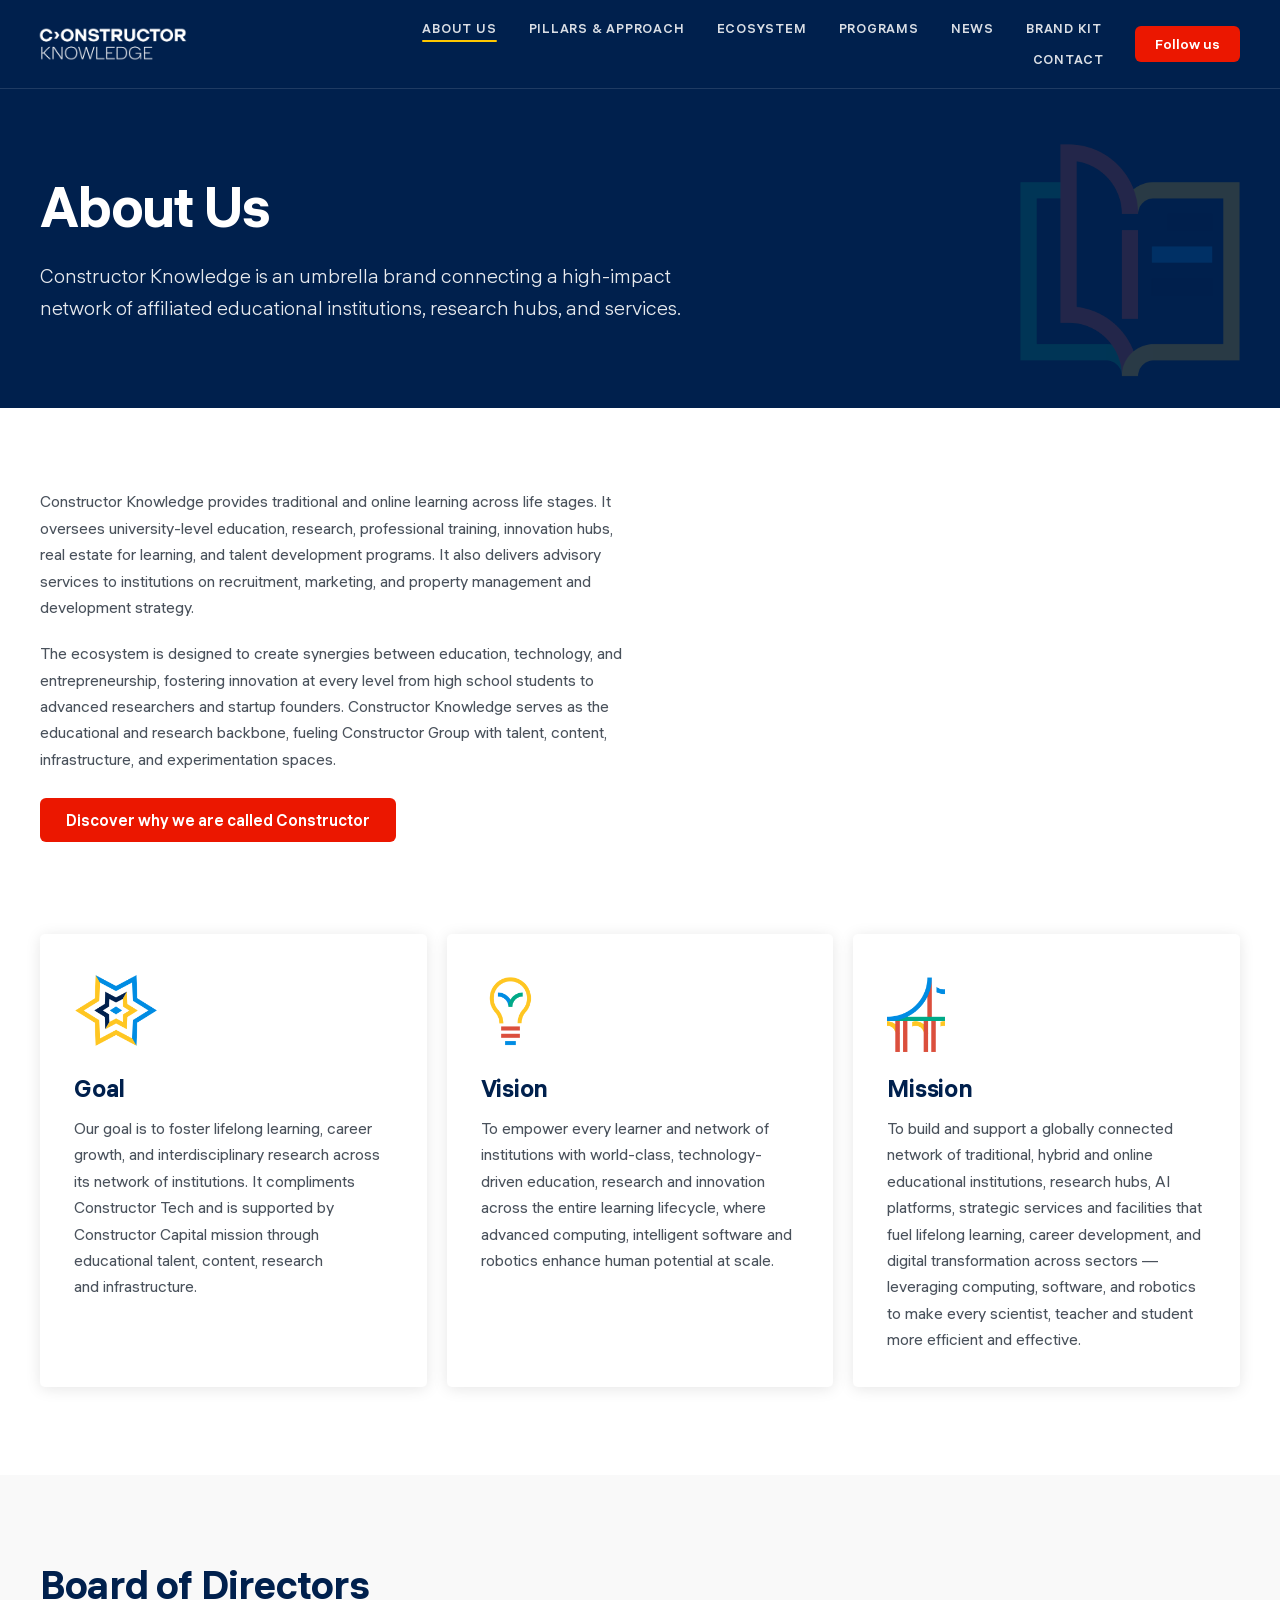
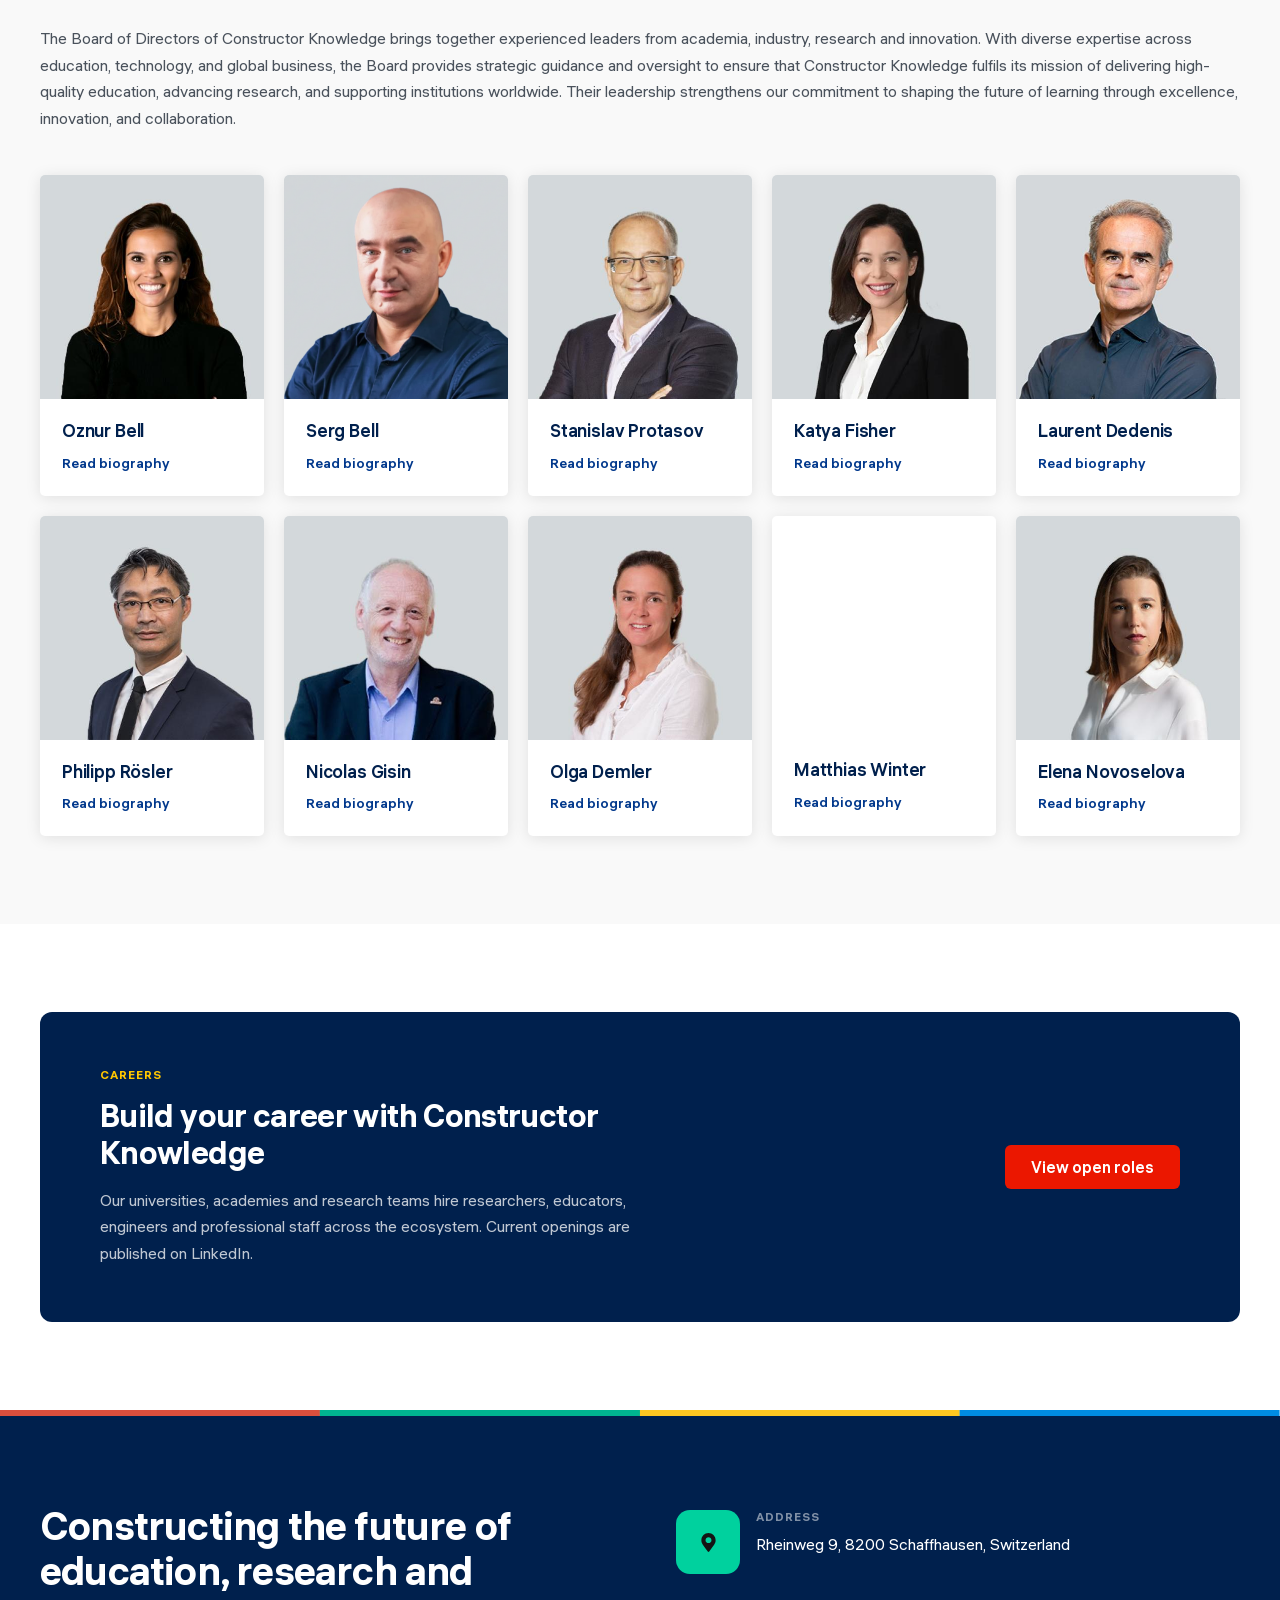
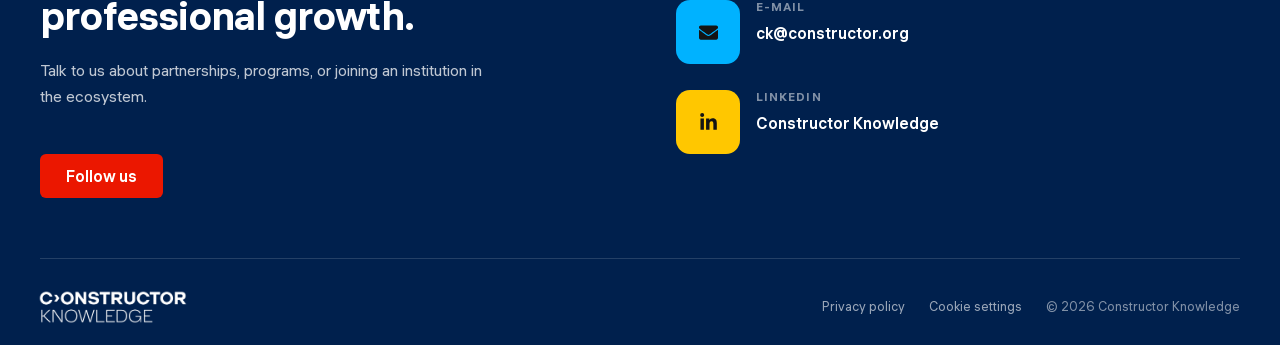
==== commit 666cd741: "Refresh review snapshot" ====
--- a/about/index.html
+++ b/about/index.html
@@ -55,23 +55,25 @@
 /*# sourceURL=global-styles-inline-css */
 </style>
 <link rel='stylesheet' id='hfe-style-css' href='../wp-content/plugins/header-footer-elementor/assets/css/header-footer-elementor.css@ver=2.9.3.css' media='all' />
-<link rel='stylesheet' id='elementor-frontend-css' href='../wp-content/uploads/elementor/css/custom-frontend.min.css@ver=1787998323.css' media='all' />
+<link rel='stylesheet' id='elementor-frontend-css' href='../wp-content/uploads/elementor/css/custom-frontend.min.css@ver=1787999644.css' media='all' />
 <style id="elementor-frontend-inline-css">
 .e-heading-base a, .e-paragraph-base a { all: unset; cursor: pointer; }form[data-element_type="e-form"].form-state-success [data-element_type="e-form-success-message"],form[data-element_type="e-form"].form-state-error [data-element_type="e-form-error-message"]{ display: block; }
 /*# sourceURL=elementor-frontend-inline-css */
 </style>
-<link rel='stylesheet' id='elementor-post-5-css' href='../wp-content/uploads/elementor/css/post-5.css@ver=1787998323.css' media='all' />
+<link rel='stylesheet' id='elementor-post-5-css' href='../wp-content/uploads/elementor/css/post-5.css@ver=1787999644.css' media='all' />
 <link rel='stylesheet' id='widget-image-css' href='../wp-content/plugins/elementor/assets/css/widget-image.min.css@ver=4.2.3.css' media='all' />
 <link rel='stylesheet' id='widget-heading-css' href='../wp-content/plugins/elementor/assets/css/widget-heading.min.css@ver=4.2.3.css' media='all' />
 <link rel='stylesheet' id='e-animation-fadeInUp-css' href='../wp-content/plugins/elementor/assets/lib/animations/styles/fadeInUp.min.css@ver=4.2.3.css' media='all' />
-<link rel='stylesheet' id='elementor-post-518-css' href='../wp-content/uploads/elementor/css/post-518.css@ver=1787998324.css' media='all' />
-<link rel='stylesheet' id='base-desktop-css' href='../wp-content/uploads/elementor/css/base-desktop.css@ver=6a92b07376f1a.css' media='all' />
-<link rel='stylesheet' id='base-mobile-css' href='../wp-content/uploads/elementor/css/base-mobile.css@ver=6a92b07376f1a.css' media='(max-width:700px)' />
-<link rel='stylesheet' id='elementor-post-60-css' href='../wp-content/uploads/elementor/css/post-60.css@ver=1787998323.css' media='all' />
-<link rel='stylesheet' id='elementor-post-61-css' href='../wp-content/uploads/elementor/css/post-61.css@ver=1787998323.css' media='all' />
+<link rel='stylesheet' id='elementor-post-518-css' href='../wp-content/uploads/elementor/css/post-518.css@ver=1787999645.css' media='all' />
+<link rel='stylesheet' id='base-desktop-css' href='../wp-content/uploads/elementor/css/base-desktop.css@ver=6a92b59c98461.css' media='all' />
+<link rel='stylesheet' id='base-mobile-css' href='../wp-content/uploads/elementor/css/base-mobile.css@ver=6a92b59c98461.css' media='(max-width:700px)' />
+<link rel='stylesheet' id='elementor-post-60-css' href='../wp-content/uploads/elementor/css/post-60.css@ver=1787999644.css' media='all' />
+<link rel='stylesheet' id='elementor-post-61-css' href='../wp-content/uploads/elementor/css/post-61.css@ver=1787999644.css' media='all' />
 <link rel='stylesheet' id='hello-elementor-css' href='../wp-content/themes/hello-elementor/assets/css/reset.css@ver=3.4.9.css' media='all' />
 <link rel='stylesheet' id='hello-elementor-theme-style-css' href='../wp-content/themes/hello-elementor/assets/css/theme.css@ver=3.4.9.css' media='all' />
 <link rel='stylesheet' id='hello-elementor-header-footer-css' href='../wp-content/themes/hello-elementor/assets/css/header-footer.css@ver=3.4.9.css' media='all' />
+<link rel='stylesheet' id='widget-icon-box-css' href='../wp-content/uploads/elementor/css/custom-widget-icon-box.min.css@ver=1787999644.css' media='all' />
+<link rel='stylesheet' id='widget-icon-list-css' href='../wp-content/uploads/elementor/css/custom-widget-icon-list.min.css@ver=1787999644.css' media='all' />
 <link rel='stylesheet' id='hfe-elementor-icons-css' href='../wp-content/plugins/elementor/assets/lib/eicons/css/elementor-icons.min.css@ver=5.34.0.css' media='all' />
 <link rel='stylesheet' id='hfe-icons-list-css' href='../wp-content/plugins/elementor/assets/css/widget-icon-list.min.css@ver=3.24.3.css' media='all' />
 <link rel='stylesheet' id='hfe-social-icons-css' href='../wp-content/plugins/elementor/assets/css/widget-social-icons.min.css@ver=3.24.0.css' media='all' />
@@ -616,8 +618,7 @@
 					} );
 				} )();
 			</script>
-			<link rel='stylesheet' id='widget-icon-list-css' href='../wp-content/uploads/elementor/css/custom-widget-icon-list.min.css@ver=1787998323.css' media='all' />
-<script id="elementor-webpack-runtime-js" src="../wp-content/plugins/elementor/assets/js/webpack.runtime.min.js@ver=4.2.3"></script>
+			<script id="elementor-webpack-runtime-js" src="../wp-content/plugins/elementor/assets/js/webpack.runtime.min.js@ver=4.2.3"></script>
 <script id="elementor-frontend-modules-js" src="../wp-content/plugins/elementor/assets/js/frontend-modules.min.js@ver=4.2.3"></script>
 <script id="jquery-ui-core-js" src="../wp-includes/js/jquery/ui/core.min.js@ver=1.13.3"></script>
 <script id="elementor-frontend-js-before">
--- a/wp-content/uploads/elementor/css/custom-frontend.min.css@ver=1787999644.css
+++ b/wp-content/uploads/elementor/css/custom-frontend.min.css@ver=1787999644.css
@@ -0,0 +1 @@
+:root{--direction-multiplier:1}body.rtl,html[dir=rtl]{--direction-multiplier:-1}.elementor-hidden{display:none}.elementor-visibility-hidden{visibility:hidden}.elementor-screen-only,.screen-reader-text,.screen-reader-text span,.ui-helper-hidden-accessible{height:1px;margin:-1px;overflow:hidden;padding:0;position:absolute;top:-10000em;width:1px;clip:rect(0,0,0,0);border:0}.elementor-clearfix:after{clear:both;content:"";display:block;height:0;width:0}.e-logo-wrapper{display:inline-block;line-height:1}.e-logo-wrapper i{color:var(--e-a-color-circle-logo);font-size:2.5em}.elementor *,.elementor :after,.elementor :before{box-sizing:border-box}.elementor a{box-shadow:none;text-decoration:none}.elementor hr{background-color:transparent;margin:0}.elementor img{border:none;border-radius:0;box-shadow:none;height:auto;max-width:100%}.elementor .elementor-widget:not(.elementor-widget-text-editor):not(.elementor-widget-theme-post-content) figure{margin:0}.elementor embed,.elementor iframe,.elementor object,.elementor video{border:none;line-height:1;margin:0;max-width:100%;width:100%}.elementor .elementor-background,.elementor .elementor-background-holder,.elementor .elementor-background-video-container{direction:ltr;inset:0;overflow:hidden;position:absolute;z-index:0}.elementor .elementor-background-video-container{pointer-events:none;transition:opacity 1s}.elementor .elementor-background-video-container.elementor-loading{opacity:0}.elementor .elementor-background-video,.elementor .elementor-background-video-embed{max-width:none}.elementor .elementor-background-video,.elementor .elementor-background-video-embed,.elementor .elementor-background-video-hosted{inset-block-start:50%;inset-inline-start:50%;position:absolute;transform:translate(-50%,-50%)}.elementor .elementor-background-video-hosted{-o-object-fit:cover;object-fit:cover}.elementor .elementor-background-overlay{inset:0;position:absolute}.elementor .elementor-background-slideshow{inset:0;position:absolute;z-index:0}.elementor .elementor-background-slideshow__slide__image{background-position:50%;background-size:cover;height:100%;width:100%}.e-con-inner>.elementor-element.elementor-absolute,.e-con>.elementor-element.elementor-absolute,.elementor-widget-wrap>.elementor-element.elementor-absolute{position:absolute}.e-con-inner>.elementor-element.elementor-fixed,.e-con>.elementor-element.elementor-fixed,.elementor-widget-wrap>.elementor-element.elementor-fixed{position:fixed}.elementor-widget-wrap .elementor-element.elementor-widget__width-auto,.elementor-widget-wrap .elementor-element.elementor-widget__width-initial{max-width:100%}@media (max-width:1000px){.elementor-widget-wrap .elementor-element.elementor-widget-tablet__width-auto,.elementor-widget-wrap .elementor-element.elementor-widget-tablet__width-initial{max-width:100%}}@media (max-width:700px){.elementor-widget-wrap .elementor-element.elementor-widget-mobile__width-auto,.elementor-widget-wrap .elementor-element.elementor-widget-mobile__width-initial{max-width:100%}}.elementor-element.elementor-absolute,.elementor-element.elementor-fixed{z-index:1}.elementor-element{--flex-direction:initial;--flex-wrap:initial;--justify-content:initial;--align-items:initial;--align-content:initial;--gap:initial;--flex-basis:initial;--flex-grow:initial;--flex-shrink:initial;--order:initial;--align-self:initial;align-self:var(--align-self);flex-basis:var(--flex-basis);flex-grow:var(--flex-grow);flex-shrink:var(--flex-shrink);order:var(--order)}.elementor-element:where(.e-con-full,.elementor-widget){align-content:var(--align-content);align-items:var(--align-items);flex-direction:var(--flex-direction);flex-wrap:var(--flex-wrap);gap:var(--row-gap) var(--column-gap);justify-content:var(--justify-content)}.elementor-invisible{visibility:hidden}.elementor-custom-embed-play{inset-block-start:50%;inset-inline-start:50%;position:absolute;transform:translate(calc(-50% * var(--direction-multiplier)),-50%)}.elementor-custom-embed-play i{color:#fff;font-size:100px;text-shadow:1px 0 6px rgba(0,0,0,.3)}.elementor-custom-embed-play svg{fill:#fff;filter:drop-shadow(1px 0 6px rgba(0,0,0,.3));height:100px;width:100px}.elementor-custom-embed-play i,.elementor-custom-embed-play svg{opacity:.8;transition:all .5s}.elementor-custom-embed-play.elementor-playing i{font-family:eicons}.elementor-custom-embed-play.elementor-playing i:before{content:"\e8fb"}.elementor-custom-embed-play.elementor-playing i,.elementor-custom-embed-play.elementor-playing svg{animation:eicon-spin 2s linear infinite}.elementor-tag{display:inline-flex}.elementor-ken-burns{transition-duration:10s;transition-property:transform;transition-timing-function:linear}.elementor-ken-burns--out{transform:scale(1.3)}.elementor-ken-burns--active{transition-duration:20s}.elementor-ken-burns--active.elementor-ken-burns--out{transform:scale(1)}.elementor-ken-burns--active.elementor-ken-burns--in{transform:scale(1.3)}.elementor-align-center{text-align:center}.elementor-align-right{text-align:right}.elementor-align-left{text-align:left}.elementor-align-center .elementor-button,.elementor-align-left .elementor-button,.elementor-align-right .elementor-button{width:auto}.elementor-align-justify .elementor-button{width:100%}@media (min-width:-1){.elementor-widescreen-align-center{text-align:center}.elementor-widescreen-align-right{text-align:right}.elementor-widescreen-align-left{text-align:left}.elementor-widescreen-align-center .elementor-button,.elementor-widescreen-align-left .elementor-button,.elementor-widescreen-align-right .elementor-button{width:auto}.elementor-widescreen-align-justify .elementor-button{width:100%}}@media (max-width:1100px){.elementor-laptop-align-center{text-align:center}.elementor-laptop-align-right{text-align:right}.elementor-laptop-align-left{text-align:left}.elementor-laptop-align-center .elementor-button,.elementor-laptop-align-left .elementor-button,.elementor-laptop-align-right .elementor-button{width:auto}.elementor-laptop-align-justify .elementor-button{width:100%}}@media (max-width:-1){.elementor-tablet_extra-align-center{text-align:center}.elementor-tablet_extra-align-right{text-align:right}.elementor-tablet_extra-align-left{text-align:left}.elementor-tablet_extra-align-center .elementor-button,.elementor-tablet_extra-align-left .elementor-button,.elementor-tablet_extra-align-right .elementor-button{width:auto}.elementor-tablet_extra-align-justify .elementor-button{width:100%}}@media (max-width:1000px){.elementor-tablet-align-center{text-align:center}.elementor-tablet-align-right{text-align:right}.elementor-tablet-align-left{text-align:left}.elementor-tablet-align-center .elementor-button,.elementor-tablet-align-left .elementor-button,.elementor-tablet-align-right .elementor-button{width:auto}.elementor-tablet-align-justify .elementor-button{width:100%}}@media (max-width:-1){.elementor-mobile_extra-align-center{text-align:center}.elementor-mobile_extra-align-right{text-align:right}.elementor-mobile_extra-align-left{text-align:left}.elementor-mobile_extra-align-center .elementor-button,.elementor-mobile_extra-align-left .elementor-button,.elementor-mobile_extra-align-right .elementor-button{width:auto}.elementor-mobile_extra-align-justify .elementor-button{width:100%}}@media (max-width:700px){.elementor-mobile-align-center{text-align:center}.elementor-mobile-align-right{text-align:right}.elementor-mobile-align-left{text-align:left}.elementor-mobile-align-center .elementor-button,.elementor-mobile-align-left .elementor-button,.elementor-mobile-align-right .elementor-button{width:auto}.elementor-mobile-align-justify .elementor-button{width:100%}}:root{--page-title-display:block}.elementor-page-title,h1.entry-title{display:var(--page-title-display)}@keyframes eicon-spin{0%{transform:rotate(0deg)}to{transform:rotate(359deg)}}.eicon-animation-spin{animation:eicon-spin 2s linear infinite}.elementor-section{position:relative}.elementor-section .elementor-container{display:flex;margin-inline:auto;position:relative}@media (max-width:1000px){.elementor-section .elementor-container{flex-wrap:wrap}}.elementor-section.elementor-section-boxed>.elementor-container{max-width:1140px}.elementor-section.elementor-section-stretched{position:relative;width:100%}.elementor-section.elementor-section-items-top>.elementor-container{align-items:flex-start}.elementor-section.elementor-section-items-middle>.elementor-container{align-items:center}.elementor-section.elementor-section-items-bottom>.elementor-container{align-items:flex-end}@media (min-width:701px){.elementor-section.elementor-section-height-full{height:100vh}.elementor-section.elementor-section-height-full>.elementor-container{height:100%}}.elementor-bc-flex-widget .elementor-section-content-top>.elementor-container>.elementor-column>.elementor-widget-wrap{align-items:flex-start}.elementor-bc-flex-widget .elementor-section-content-middle>.elementor-container>.elementor-column>.elementor-widget-wrap{align-items:center}.elementor-bc-flex-widget .elementor-section-content-bottom>.elementor-container>.elementor-column>.elementor-widget-wrap{align-items:flex-end}.elementor-widget-wrap{align-content:flex-start;flex-wrap:wrap;position:relative;width:100%}.elementor:not(.elementor-bc-flex-widget) .elementor-widget-wrap{display:flex}.elementor-widget-wrap>.elementor-element{width:100%}.elementor-widget-wrap.e-swiper-container{width:calc(100% - (var(--e-column-margin-left, 0px) + var(--e-column-margin-right, 0px)))}.elementor-widget{position:relative}.elementor-widget:not(:last-child){margin-block-end:var(--kit-widget-spacing,20px)}.elementor-widget:not(:last-child).elementor-absolute,.elementor-widget:not(:last-child).elementor-widget__width-auto,.elementor-widget:not(:last-child).elementor-widget__width-initial{margin-block-end:0}.elementor-column{display:flex;min-height:1px;position:relative}.elementor-column-gap-narrow>.elementor-column>.elementor-element-populated{padding:5px}.elementor-column-gap-default>.elementor-column>.elementor-element-populated{padding:10px}.elementor-column-gap-extended>.elementor-column>.elementor-element-populated{padding:15px}.elementor-column-gap-wide>.elementor-column>.elementor-element-populated{padding:20px}.elementor-column-gap-wider>.elementor-column>.elementor-element-populated{padding:30px}.elementor-inner-section .elementor-column-gap-no .elementor-element-populated{padding:0}@media (min-width:701px){.elementor-column.elementor-col-10,.elementor-column[data-col="10"]{width:10%}.elementor-column.elementor-col-11,.elementor-column[data-col="11"]{width:11.111%}.elementor-column.elementor-col-12,.elementor-column[data-col="12"]{width:12.5%}.elementor-column.elementor-col-14,.elementor-column[data-col="14"]{width:14.285%}.elementor-column.elementor-col-16,.elementor-column[data-col="16"]{width:16.666%}.elementor-column.elementor-col-20,.elementor-column[data-col="20"]{width:20%}.elementor-column.elementor-col-25,.elementor-column[data-col="25"]{width:25%}.elementor-column.elementor-col-30,.elementor-column[data-col="30"]{width:30%}.elementor-column.elementor-col-33,.elementor-column[data-col="33"]{width:33.333%}.elementor-column.elementor-col-40,.elementor-column[data-col="40"]{width:40%}.elementor-column.elementor-col-50,.elementor-column[data-col="50"]{width:50%}.elementor-column.elementor-col-60,.elementor-column[data-col="60"]{width:60%}.elementor-column.elementor-col-66,.elementor-column[data-col="66"]{width:66.666%}.elementor-column.elementor-col-70,.elementor-column[data-col="70"]{width:70%}.elementor-column.elementor-col-75,.elementor-column[data-col="75"]{width:75%}.elementor-column.elementor-col-80,.elementor-column[data-col="80"]{width:80%}.elementor-column.elementor-col-83,.elementor-column[data-col="83"]{width:83.333%}.elementor-column.elementor-col-90,.elementor-column[data-col="90"]{width:90%}.elementor-column.elementor-col-100,.elementor-column[data-col="100"]{width:100%}}@media (max-width:479px){.elementor-column.elementor-xs-10{width:10%}.elementor-column.elementor-xs-11{width:11.111%}.elementor-column.elementor-xs-12{width:12.5%}.elementor-column.elementor-xs-14{width:14.285%}.elementor-column.elementor-xs-16{width:16.666%}.elementor-column.elementor-xs-20{width:20%}.elementor-column.elementor-xs-25{width:25%}.elementor-column.elementor-xs-30{width:30%}.elementor-column.elementor-xs-33{width:33.333%}.elementor-column.elementor-xs-40{width:40%}.elementor-column.elementor-xs-50{width:50%}.elementor-column.elementor-xs-60{width:60%}.elementor-column.elementor-xs-66{width:66.666%}.elementor-column.elementor-xs-70{width:70%}.elementor-column.elementor-xs-75{width:75%}.elementor-column.elementor-xs-80{width:80%}.elementor-column.elementor-xs-83{width:83.333%}.elementor-column.elementor-xs-90{width:90%}.elementor-column.elementor-xs-100{width:100%}}@media (max-width:700px){.elementor-column.elementor-sm-10{width:10%}.elementor-column.elementor-sm-11{width:11.111%}.elementor-column.elementor-sm-12{width:12.5%}.elementor-column.elementor-sm-14{width:14.285%}.elementor-column.elementor-sm-16{width:16.666%}.elementor-column.elementor-sm-20{width:20%}.elementor-column.elementor-sm-25{width:25%}.elementor-column.elementor-sm-30{width:30%}.elementor-column.elementor-sm-33{width:33.333%}.elementor-column.elementor-sm-40{width:40%}.elementor-column.elementor-sm-50{width:50%}.elementor-column.elementor-sm-60{width:60%}.elementor-column.elementor-sm-66{width:66.666%}.elementor-column.elementor-sm-70{width:70%}.elementor-column.elementor-sm-75{width:75%}.elementor-column.elementor-sm-80{width:80%}.elementor-column.elementor-sm-83{width:83.333%}.elementor-column.elementor-sm-90{width:90%}.elementor-column.elementor-sm-100{width:100%}}@media (min-width:701px) and (max-width:1000px){.elementor-column.elementor-md-10{width:10%}.elementor-column.elementor-md-11{width:11.111%}.elementor-column.elementor-md-12{width:12.5%}.elementor-column.elementor-md-14{width:14.285%}.elementor-column.elementor-md-16{width:16.666%}.elementor-column.elementor-md-20{width:20%}.elementor-column.elementor-md-25{width:25%}.elementor-column.elementor-md-30{width:30%}.elementor-column.elementor-md-33{width:33.333%}.elementor-column.elementor-md-40{width:40%}.elementor-column.elementor-md-50{width:50%}.elementor-column.elementor-md-60{width:60%}.elementor-column.elementor-md-66{width:66.666%}.elementor-column.elementor-md-70{width:70%}.elementor-column.elementor-md-75{width:75%}.elementor-column.elementor-md-80{width:80%}.elementor-column.elementor-md-83{width:83.333%}.elementor-column.elementor-md-90{width:90%}.elementor-column.elementor-md-100{width:100%}}@media (min-width:-1){.elementor-reverse-widescreen>.elementor-container>:first-child{order:10}.elementor-reverse-widescreen>.elementor-container>:nth-child(2){order:9}.elementor-reverse-widescreen>.elementor-container>:nth-child(3){order:8}.elementor-reverse-widescreen>.elementor-container>:nth-child(4){order:7}.elementor-reverse-widescreen>.elementor-container>:nth-child(5){order:6}.elementor-reverse-widescreen>.elementor-container>:nth-child(6){order:5}.elementor-reverse-widescreen>.elementor-container>:nth-child(7){order:4}.elementor-reverse-widescreen>.elementor-container>:nth-child(8){order:3}.elementor-reverse-widescreen>.elementor-container>:nth-child(9){order:2}.elementor-reverse-widescreen>.elementor-container>:nth-child(10){order:1}}@media (min-width:1001px) and (max-width:1100px){.elementor-reverse-laptop>.elementor-container>:first-child{order:10}.elementor-reverse-laptop>.elementor-container>:nth-child(2){order:9}.elementor-reverse-laptop>.elementor-container>:nth-child(3){order:8}.elementor-reverse-laptop>.elementor-container>:nth-child(4){order:7}.elementor-reverse-laptop>.elementor-container>:nth-child(5){order:6}.elementor-reverse-laptop>.elementor-container>:nth-child(6){order:5}.elementor-reverse-laptop>.elementor-container>:nth-child(7){order:4}.elementor-reverse-laptop>.elementor-container>:nth-child(8){order:3}.elementor-reverse-laptop>.elementor-container>:nth-child(9){order:2}.elementor-reverse-laptop>.elementor-container>:nth-child(10){order:1}}@media (min-width:-1) and (max-width:1100px){.elementor-reverse-laptop>.elementor-container>:first-child{order:10}.elementor-reverse-laptop>.elementor-container>:nth-child(2){order:9}.elementor-reverse-laptop>.elementor-container>:nth-child(3){order:8}.elementor-reverse-laptop>.elementor-container>:nth-child(4){order:7}.elementor-reverse-laptop>.elementor-container>:nth-child(5){order:6}.elementor-reverse-laptop>.elementor-container>:nth-child(6){order:5}.elementor-reverse-laptop>.elementor-container>:nth-child(7){order:4}.elementor-reverse-laptop>.elementor-container>:nth-child(8){order:3}.elementor-reverse-laptop>.elementor-container>:nth-child(9){order:2}.elementor-reverse-laptop>.elementor-container>:nth-child(10){order:1}}@media (min-width:1001px) and (max-width:-1){.elementor-reverse-laptop>.elementor-container>:first-child,.elementor-reverse-laptop>.elementor-container>:nth-child(10),.elementor-reverse-laptop>.elementor-container>:nth-child(2),.elementor-reverse-laptop>.elementor-container>:nth-child(3),.elementor-reverse-laptop>.elementor-container>:nth-child(4),.elementor-reverse-laptop>.elementor-container>:nth-child(5),.elementor-reverse-laptop>.elementor-container>:nth-child(6),.elementor-reverse-laptop>.elementor-container>:nth-child(7),.elementor-reverse-laptop>.elementor-container>:nth-child(8),.elementor-reverse-laptop>.elementor-container>:nth-child(9){order:0}.elementor-reverse-tablet_extra>.elementor-container>:first-child{order:10}.elementor-reverse-tablet_extra>.elementor-container>:nth-child(2){order:9}.elementor-reverse-tablet_extra>.elementor-container>:nth-child(3){order:8}.elementor-reverse-tablet_extra>.elementor-container>:nth-child(4){order:7}.elementor-reverse-tablet_extra>.elementor-container>:nth-child(5){order:6}.elementor-reverse-tablet_extra>.elementor-container>:nth-child(6){order:5}.elementor-reverse-tablet_extra>.elementor-container>:nth-child(7){order:4}.elementor-reverse-tablet_extra>.elementor-container>:nth-child(8){order:3}.elementor-reverse-tablet_extra>.elementor-container>:nth-child(9){order:2}.elementor-reverse-tablet_extra>.elementor-container>:nth-child(10){order:1}}@media (min-width:701px) and (max-width:1000px){.elementor-reverse-tablet>.elementor-container>:first-child{order:10}.elementor-reverse-tablet>.elementor-container>:nth-child(2){order:9}.elementor-reverse-tablet>.elementor-container>:nth-child(3){order:8}.elementor-reverse-tablet>.elementor-container>:nth-child(4){order:7}.elementor-reverse-tablet>.elementor-container>:nth-child(5){order:6}.elementor-reverse-tablet>.elementor-container>:nth-child(6){order:5}.elementor-reverse-tablet>.elementor-container>:nth-child(7){order:4}.elementor-reverse-tablet>.elementor-container>:nth-child(8){order:3}.elementor-reverse-tablet>.elementor-container>:nth-child(9){order:2}.elementor-reverse-tablet>.elementor-container>:nth-child(10){order:1}}@media (min-width:-1) and (max-width:1000px){.elementor-reverse-tablet>.elementor-container>:first-child{order:10}.elementor-reverse-tablet>.elementor-container>:nth-child(2){order:9}.elementor-reverse-tablet>.elementor-container>:nth-child(3){order:8}.elementor-reverse-tablet>.elementor-container>:nth-child(4){order:7}.elementor-reverse-tablet>.elementor-container>:nth-child(5){order:6}.elementor-reverse-tablet>.elementor-container>:nth-child(6){order:5}.elementor-reverse-tablet>.elementor-container>:nth-child(7){order:4}.elementor-reverse-tablet>.elementor-container>:nth-child(8){order:3}.elementor-reverse-tablet>.elementor-container>:nth-child(9){order:2}.elementor-reverse-tablet>.elementor-container>:nth-child(10){order:1}}@media (min-width:701px) and (max-width:-1){.elementor-reverse-tablet>.elementor-container>:first-child,.elementor-reverse-tablet>.elementor-container>:nth-child(10),.elementor-reverse-tablet>.elementor-container>:nth-child(2),.elementor-reverse-tablet>.elementor-container>:nth-child(3),.elementor-reverse-tablet>.elementor-container>:nth-child(4),.elementor-reverse-tablet>.elementor-container>:nth-child(5),.elementor-reverse-tablet>.elementor-container>:nth-child(6),.elementor-reverse-tablet>.elementor-container>:nth-child(7),.elementor-reverse-tablet>.elementor-container>:nth-child(8),.elementor-reverse-tablet>.elementor-container>:nth-child(9){order:0}.elementor-reverse-mobile_extra>.elementor-container>:first-child{order:10}.elementor-reverse-mobile_extra>.elementor-container>:nth-child(2){order:9}.elementor-reverse-mobile_extra>.elementor-container>:nth-child(3){order:8}.elementor-reverse-mobile_extra>.elementor-container>:nth-child(4){order:7}.elementor-reverse-mobile_extra>.elementor-container>:nth-child(5){order:6}.elementor-reverse-mobile_extra>.elementor-container>:nth-child(6){order:5}.elementor-reverse-mobile_extra>.elementor-container>:nth-child(7){order:4}.elementor-reverse-mobile_extra>.elementor-container>:nth-child(8){order:3}.elementor-reverse-mobile_extra>.elementor-container>:nth-child(9){order:2}.elementor-reverse-mobile_extra>.elementor-container>:nth-child(10){order:1}}@media (max-width:700px){.elementor-reverse-mobile>.elementor-container>:first-child{order:10}.elementor-reverse-mobile>.elementor-container>:nth-child(2){order:9}.elementor-reverse-mobile>.elementor-container>:nth-child(3){order:8}.elementor-reverse-mobile>.elementor-container>:nth-child(4){order:7}.elementor-reverse-mobile>.elementor-container>:nth-child(5){order:6}.elementor-reverse-mobile>.elementor-container>:nth-child(6){order:5}.elementor-reverse-mobile>.elementor-container>:nth-child(7){order:4}.elementor-reverse-mobile>.elementor-container>:nth-child(8){order:3}.elementor-reverse-mobile>.elementor-container>:nth-child(9){order:2}.elementor-reverse-mobile>.elementor-container>:nth-child(10){order:1}.elementor-column{width:100%}}.elementor-grid{display:grid;grid-column-gap:var(--grid-column-gap);grid-row-gap:var(--grid-row-gap)}.elementor-grid .elementor-grid-item{min-width:0}.elementor-grid-0 .elementor-grid{display:inline-block;margin-block-end:calc(-1 * var(--grid-row-gap));width:100%;word-spacing:var(--grid-column-gap)}.elementor-grid-0 .elementor-grid .elementor-grid-item{display:inline-block;margin-block-end:var(--grid-row-gap);word-break:break-word}.elementor-grid-1 .elementor-grid{grid-template-columns:repeat(1,1fr)}.elementor-grid-2 .elementor-grid{grid-template-columns:repeat(2,1fr)}.elementor-grid-3 .elementor-grid{grid-template-columns:repeat(3,1fr)}.elementor-grid-4 .elementor-grid{grid-template-columns:repeat(4,1fr)}.elementor-grid-5 .elementor-grid{grid-template-columns:repeat(5,1fr)}.elementor-grid-6 .elementor-grid{grid-template-columns:repeat(6,1fr)}.elementor-grid-7 .elementor-grid{grid-template-columns:repeat(7,1fr)}.elementor-grid-8 .elementor-grid{grid-template-columns:repeat(8,1fr)}.elementor-grid-9 .elementor-grid{grid-template-columns:repeat(9,1fr)}.elementor-grid-10 .elementor-grid{grid-template-columns:repeat(10,1fr)}.elementor-grid-11 .elementor-grid{grid-template-columns:repeat(11,1fr)}.elementor-grid-12 .elementor-grid{grid-template-columns:repeat(12,1fr)}@media (min-width:-1){.elementor-grid-widescreen-0 .elementor-grid{display:inline-block;margin-block-end:calc(-1 * var(--grid-row-gap));width:100%;word-spacing:var(--grid-column-gap)}.elementor-grid-widescreen-0 .elementor-grid .elementor-grid-item{display:inline-block;margin-block-end:var(--grid-row-gap);word-break:break-word}.elementor-grid-widescreen-1 .elementor-grid{grid-template-columns:repeat(1,1fr)}.elementor-grid-widescreen-2 .elementor-grid{grid-template-columns:repeat(2,1fr)}.elementor-grid-widescreen-3 .elementor-grid{grid-template-columns:repeat(3,1fr)}.elementor-grid-widescreen-4 .elementor-grid{grid-template-columns:repeat(4,1fr)}.elementor-grid-widescreen-5 .elementor-grid{grid-template-columns:repeat(5,1fr)}.elementor-grid-widescreen-6 .elementor-grid{grid-template-columns:repeat(6,1fr)}.elementor-grid-widescreen-7 .elementor-grid{grid-template-columns:repeat(7,1fr)}.elementor-grid-widescreen-8 .elementor-grid{grid-template-columns:repeat(8,1fr)}.elementor-grid-widescreen-9 .elementor-grid{grid-template-columns:repeat(9,1fr)}.elementor-grid-widescreen-10 .elementor-grid{grid-template-columns:repeat(10,1fr)}.elementor-grid-widescreen-11 .elementor-grid{grid-template-columns:repeat(11,1fr)}.elementor-grid-widescreen-12 .elementor-grid{grid-template-columns:repeat(12,1fr)}}@media (max-width:1100px){.elementor-grid-laptop-0 .elementor-grid{display:inline-block;margin-block-end:calc(-1 * var(--grid-row-gap));width:100%;word-spacing:var(--grid-column-gap)}.elementor-grid-laptop-0 .elementor-grid .elementor-grid-item{display:inline-block;margin-block-end:var(--grid-row-gap);word-break:break-word}.elementor-grid-laptop-1 .elementor-grid{grid-template-columns:repeat(1,1fr)}.elementor-grid-laptop-2 .elementor-grid{grid-template-columns:repeat(2,1fr)}.elementor-grid-laptop-3 .elementor-grid{grid-template-columns:repeat(3,1fr)}.elementor-grid-laptop-4 .elementor-grid{grid-template-columns:repeat(4,1fr)}.elementor-grid-laptop-5 .elementor-grid{grid-template-columns:repeat(5,1fr)}.elementor-grid-laptop-6 .elementor-grid{grid-template-columns:repeat(6,1fr)}.elementor-grid-laptop-7 .elementor-grid{grid-template-columns:repeat(7,1fr)}.elementor-grid-laptop-8 .elementor-grid{grid-template-columns:repeat(8,1fr)}.elementor-grid-laptop-9 .elementor-grid{grid-template-columns:repeat(9,1fr)}.elementor-grid-laptop-10 .elementor-grid{grid-template-columns:repeat(10,1fr)}.elementor-grid-laptop-11 .elementor-grid{grid-template-columns:repeat(11,1fr)}.elementor-grid-laptop-12 .elementor-grid{grid-template-columns:repeat(12,1fr)}}@media (max-width:-1){.elementor-grid-tablet_extra-0 .elementor-grid{display:inline-block;margin-block-end:calc(-1 * var(--grid-row-gap));width:100%;word-spacing:var(--grid-column-gap)}.elementor-grid-tablet_extra-0 .elementor-grid .elementor-grid-item{display:inline-block;margin-block-end:var(--grid-row-gap);word-break:break-word}.elementor-grid-tablet_extra-1 .elementor-grid{grid-template-columns:repeat(1,1fr)}.elementor-grid-tablet_extra-2 .elementor-grid{grid-template-columns:repeat(2,1fr)}.elementor-grid-tablet_extra-3 .elementor-grid{grid-template-columns:repeat(3,1fr)}.elementor-grid-tablet_extra-4 .elementor-grid{grid-template-columns:repeat(4,1fr)}.elementor-grid-tablet_extra-5 .elementor-grid{grid-template-columns:repeat(5,1fr)}.elementor-grid-tablet_extra-6 .elementor-grid{grid-template-columns:repeat(6,1fr)}.elementor-grid-tablet_extra-7 .elementor-grid{grid-template-columns:repeat(7,1fr)}.elementor-grid-tablet_extra-8 .elementor-grid{grid-template-columns:repeat(8,1fr)}.elementor-grid-tablet_extra-9 .elementor-grid{grid-template-columns:repeat(9,1fr)}.elementor-grid-tablet_extra-10 .elementor-grid{grid-template-columns:repeat(10,1fr)}.elementor-grid-tablet_extra-11 .elementor-grid{grid-template-columns:repeat(11,1fr)}.elementor-grid-tablet_extra-12 .elementor-grid{grid-template-columns:repeat(12,1fr)}}@media (max-width:1000px){.elementor-grid-tablet-0 .elementor-grid{display:inline-block;margin-block-end:calc(-1 * var(--grid-row-gap));width:100%;word-spacing:var(--grid-column-gap)}.elementor-grid-tablet-0 .elementor-grid .elementor-grid-item{display:inline-block;margin-block-end:var(--grid-row-gap);word-break:break-word}.elementor-grid-tablet-1 .elementor-grid{grid-template-columns:repeat(1,1fr)}.elementor-grid-tablet-2 .elementor-grid{grid-template-columns:repeat(2,1fr)}.elementor-grid-tablet-3 .elementor-grid{grid-template-columns:repeat(3,1fr)}.elementor-grid-tablet-4 .elementor-grid{grid-template-columns:repeat(4,1fr)}.elementor-grid-tablet-5 .elementor-grid{grid-template-columns:repeat(5,1fr)}.elementor-grid-tablet-6 .elementor-grid{grid-template-columns:repeat(6,1fr)}.elementor-grid-tablet-7 .elementor-grid{grid-template-columns:repeat(7,1fr)}.elementor-grid-tablet-8 .elementor-grid{grid-template-columns:repeat(8,1fr)}.elementor-grid-tablet-9 .elementor-grid{grid-template-columns:repeat(9,1fr)}.elementor-grid-tablet-10 .elementor-grid{grid-template-columns:repeat(10,1fr)}.elementor-grid-tablet-11 .elementor-grid{grid-template-columns:repeat(11,1fr)}.elementor-grid-tablet-12 .elementor-grid{grid-template-columns:repeat(12,1fr)}}@media (max-width:-1){.elementor-grid-mobile_extra-0 .elementor-grid{display:inline-block;margin-block-end:calc(-1 * var(--grid-row-gap));width:100%;word-spacing:var(--grid-column-gap)}.elementor-grid-mobile_extra-0 .elementor-grid .elementor-grid-item{display:inline-block;margin-block-end:var(--grid-row-gap);word-break:break-word}.elementor-grid-mobile_extra-1 .elementor-grid{grid-template-columns:repeat(1,1fr)}.elementor-grid-mobile_extra-2 .elementor-grid{grid-template-columns:repeat(2,1fr)}.elementor-grid-mobile_extra-3 .elementor-grid{grid-template-columns:repeat(3,1fr)}.elementor-grid-mobile_extra-4 .elementor-grid{grid-template-columns:repeat(4,1fr)}.elementor-grid-mobile_extra-5 .elementor-grid{grid-template-columns:repeat(5,1fr)}.elementor-grid-mobile_extra-6 .elementor-grid{grid-template-columns:repeat(6,1fr)}.elementor-grid-mobile_extra-7 .elementor-grid{grid-template-columns:repeat(7,1fr)}.elementor-grid-mobile_extra-8 .elementor-grid{grid-template-columns:repeat(8,1fr)}.elementor-grid-mobile_extra-9 .elementor-grid{grid-template-columns:repeat(9,1fr)}.elementor-grid-mobile_extra-10 .elementor-grid{grid-template-columns:repeat(10,1fr)}.elementor-grid-mobile_extra-11 .elementor-grid{grid-template-columns:repeat(11,1fr)}.elementor-grid-mobile_extra-12 .elementor-grid{grid-template-columns:repeat(12,1fr)}}@media (max-width:700px){.elementor-grid-mobile-0 .elementor-grid{display:inline-block;margin-block-end:calc(-1 * var(--grid-row-gap));width:100%;word-spacing:var(--grid-column-gap)}.elementor-grid-mobile-0 .elementor-grid .elementor-grid-item{display:inline-block;margin-block-end:var(--grid-row-gap);word-break:break-word}.elementor-grid-mobile-1 .elementor-grid{grid-template-columns:repeat(1,1fr)}.elementor-grid-mobile-2 .elementor-grid{grid-template-columns:repeat(2,1fr)}.elementor-grid-mobile-3 .elementor-grid{grid-template-columns:repeat(3,1fr)}.elementor-grid-mobile-4 .elementor-grid{grid-template-columns:repeat(4,1fr)}.elementor-grid-mobile-5 .elementor-grid{grid-template-columns:repeat(5,1fr)}.elementor-grid-mobile-6 .elementor-grid{grid-template-columns:repeat(6,1fr)}.elementor-grid-mobile-7 .elementor-grid{grid-template-columns:repeat(7,1fr)}.elementor-grid-mobile-8 .elementor-grid{grid-template-columns:repeat(8,1fr)}.elementor-grid-mobile-9 .elementor-grid{grid-template-columns:repeat(9,1fr)}.elementor-grid-mobile-10 .elementor-grid{grid-template-columns:repeat(10,1fr)}.elementor-grid-mobile-11 .elementor-grid{grid-template-columns:repeat(11,1fr)}.elementor-grid-mobile-12 .elementor-grid{grid-template-columns:repeat(12,1fr)}}@media (min-width:1101px){#elementor-device-mode:after{content:"desktop"}}@media (min-width:-1){#elementor-device-mode:after{content:"widescreen"}}@media (max-width:1100px){#elementor-device-mode:after{content:"laptop"}}@media (max-width:-1){#elementor-device-mode:after{content:"tablet_extra"}}@media (max-width:1000px){#elementor-device-mode:after{content:"tablet"}}@media (max-width:-1){#elementor-device-mode:after{content:"mobile_extra"}}@media (max-width:700px){#elementor-device-mode:after{content:"mobile"}}@media (prefers-reduced-motion:no-preference){html{scroll-behavior:smooth}}.e-con{--border-radius:0;--border-top-width:0px;--border-right-width:0px;--border-bottom-width:0px;--border-left-width:0px;--border-style:initial;--border-color:initial;--container-widget-width:100%;--container-widget-height:initial;--container-widget-flex-grow:0;--container-widget-align-self:initial;--content-width:min(100%,var(--container-max-width,1140px));--width:100%;--min-height:initial;--height:auto;--text-align:initial;--margin-top:0px;--margin-right:0px;--margin-bottom:0px;--margin-left:0px;--padding-top:var(--container-default-padding-top,10px);--padding-right:var(--container-default-padding-right,10px);--padding-bottom:var(--container-default-padding-bottom,10px);--padding-left:var(--container-default-padding-left,10px);--position:relative;--z-index:revert;--overflow:visible;--gap:var(--widgets-spacing,20px);--row-gap:var(--widgets-spacing-row,20px);--column-gap:var(--widgets-spacing-column,20px);--overlay-mix-blend-mode:initial;--overlay-opacity:1;--overlay-transition:0.3s;--e-con-grid-template-columns:repeat(3,1fr);--e-con-grid-template-rows:repeat(2,1fr);border-radius:var(--border-radius);height:var(--height);min-height:var(--min-height);min-width:0;overflow:var(--overflow);position:var(--position);width:var(--width);z-index:var(--z-index);--flex-wrap-mobile:wrap}.e-con:where(:not(.e-div-block-base)){transition:background var(--background-transition,.3s),border var(--border-transition,.3s),box-shadow var(--border-transition,.3s),transform var(--e-con-transform-transition-duration,.4s)}.e-con{--margin-block-start:var(--margin-top);--margin-block-end:var(--margin-bottom);--margin-inline-start:var(--margin-left);--margin-inline-end:var(--margin-right);--padding-inline-start:var(--padding-left);--padding-inline-end:var(--padding-right);--padding-block-start:var(--padding-top);--padding-block-end:var(--padding-bottom);--border-block-start-width:var(--border-top-width);--border-block-end-width:var(--border-bottom-width);--border-inline-start-width:var(--border-left-width);--border-inline-end-width:var(--border-right-width)}body.rtl .e-con{--padding-inline-start:var(--padding-right);--padding-inline-end:var(--padding-left);--margin-inline-start:var(--margin-right);--margin-inline-end:var(--margin-left);--border-inline-start-width:var(--border-right-width);--border-inline-end-width:var(--border-left-width)}.e-con{margin-block-end:var(--margin-block-end);margin-block-start:var(--margin-block-start);margin-inline-end:var(--margin-inline-end);margin-inline-start:var(--margin-inline-start);padding-inline-end:var(--padding-inline-end);padding-inline-start:var(--padding-inline-start)}.e-con.e-flex{--flex-direction:column;--flex-basis:auto;--flex-grow:0;--flex-shrink:1;flex:var(--flex-grow) var(--flex-shrink) var(--flex-basis)}.e-con-full,.e-con>.e-con-inner{padding-block-end:var(--padding-block-end);padding-block-start:var(--padding-block-start);text-align:var(--text-align)}.e-con-full.e-flex,.e-con.e-flex>.e-con-inner{flex-direction:var(--flex-direction)}.e-con,.e-con>.e-con-inner{display:var(--display)}.e-con.e-grid{--grid-justify-content:start;--grid-align-content:start;--grid-auto-flow:row}.e-con.e-grid,.e-con.e-grid>.e-con-inner{align-content:var(--grid-align-content);align-items:var(--align-items);grid-auto-flow:var(--grid-auto-flow);grid-template-columns:var(--e-con-grid-template-columns);grid-template-rows:var(--e-con-grid-template-rows);justify-content:var(--grid-justify-content);justify-items:var(--justify-items)}.e-con-boxed.e-flex{align-content:normal;align-items:normal;flex-direction:column;flex-wrap:nowrap;justify-content:normal}.e-con-boxed.e-grid{grid-template-columns:1fr;grid-template-rows:1fr;justify-items:legacy}.e-con-boxed{gap:initial;text-align:initial}.e-con.e-flex>.e-con-inner{align-content:var(--align-content);align-items:var(--align-items);align-self:auto;flex-basis:auto;flex-grow:1;flex-shrink:1;flex-wrap:var(--flex-wrap);justify-content:var(--justify-content)}.e-con.e-grid>.e-con-inner{align-items:var(--align-items);justify-items:var(--justify-items)}.e-con>.e-con-inner{gap:var(--row-gap) var(--column-gap);height:100%;margin:0 auto;max-width:var(--content-width);padding-inline-end:0;padding-inline-start:0;width:100%}:is(.elementor-section-wrap,[data-elementor-id])>.e-con{--margin-left:auto;--margin-right:auto;max-width:min(100%,var(--width))}:is([data-widget_type="e-component.default"],[data-widget_type="e-component.default"]>.elementor-section-wrap)>.e-con{--margin-right:0px;--margin-left:0px}.e-con .elementor-widget.elementor-widget{margin-block-end:0}.e-con:before,.e-con>.elementor-background-slideshow:before,.e-con>.elementor-motion-effects-container>.elementor-motion-effects-layer:before,:is(.e-con,.e-con>.e-con-inner)>.elementor-background-video-container:before{border-block-end-width:var(--border-block-end-width);border-block-start-width:var(--border-block-start-width);border-color:var(--border-color);border-inline-end-width:var(--border-inline-end-width);border-inline-start-width:var(--border-inline-start-width);border-radius:var(--border-radius);border-style:var(--border-style);content:var(--background-overlay);display:block;height:max(100% + var(--border-top-width) + var(--border-bottom-width),100%);left:calc(0px - var(--border-left-width));mix-blend-mode:var(--overlay-mix-blend-mode);opacity:var(--overlay-opacity);position:absolute;top:calc(0px - var(--border-top-width));transition:var(--overlay-transition,.3s);width:max(100% + var(--border-left-width) + var(--border-right-width),100%)}.e-con:before{transition:background var(--overlay-transition,.3s),border-radius var(--border-transition,.3s),opacity var(--overlay-transition,.3s)}.e-con>.elementor-background-slideshow,:is(.e-con,.e-con>.e-con-inner)>.elementor-background-video-container{border-block-end-width:var(--border-block-end-width);border-block-start-width:var(--border-block-start-width);border-color:var(--border-color);border-inline-end-width:var(--border-inline-end-width);border-inline-start-width:var(--border-inline-start-width);border-radius:var(--border-radius);border-style:var(--border-style);height:max(100% + var(--border-top-width) + var(--border-bottom-width),100%);left:calc(0px - var(--border-left-width));top:calc(0px - var(--border-top-width));width:max(100% + var(--border-left-width) + var(--border-right-width),100%)}@media (max-width:700px){:is(.e-con,.e-con>.e-con-inner)>.elementor-background-video-container.elementor-hidden-mobile{display:none}}:is(.e-con,.e-con>.e-con-inner)>.elementor-background-video-container:before{z-index:1}:is(.e-con,.e-con>.e-con-inner)>.elementor-background-slideshow:before{z-index:2}.e-con .elementor-widget{min-width:0}.e-con .elementor-widget-empty,.e-con .elementor-widget-google_maps,.e-con .elementor-widget-video,.e-con .elementor-widget.e-widget-swiper{width:100%}.e-con>.e-con-inner>.elementor-widget>.elementor-widget-container,.e-con>.elementor-widget>.elementor-widget-container{height:100%}.e-con.e-con>.e-con-inner>.elementor-widget,.elementor.elementor .e-con>.elementor-widget{max-width:100%}.e-con .elementor-widget:not(:last-child){--kit-widget-spacing:0px}@media (max-width:767px){.e-con.e-flex{--width:100%;--flex-wrap:var(--flex-wrap-mobile)}.e-con.e-flex .elementor-widget-archive-posts{width:100%}}.elementor-form-fields-wrapper{display:flex;flex-wrap:wrap}.elementor-form-fields-wrapper.elementor-labels-above .elementor-field-group .elementor-field-subgroup,.elementor-form-fields-wrapper.elementor-labels-above .elementor-field-group>.elementor-select-wrapper,.elementor-form-fields-wrapper.elementor-labels-above .elementor-field-group>input,.elementor-form-fields-wrapper.elementor-labels-above .elementor-field-group>textarea{flex-basis:100%;max-width:100%}.elementor-form-fields-wrapper.elementor-labels-inline>.elementor-field-group .elementor-select-wrapper,.elementor-form-fields-wrapper.elementor-labels-inline>.elementor-field-group>input{flex-grow:1}.elementor-field-group{align-items:center;flex-wrap:wrap}.elementor-field-group.elementor-field-type-submit{align-items:flex-end}.elementor-field-group .elementor-field-textual{background-color:transparent;border:1px solid #69727d;color:#1f2124;flex-grow:1;max-width:100%;vertical-align:middle;width:100%}.elementor-field-group .elementor-field-textual:focus{box-shadow:inset 0 0 0 1px rgba(0,0,0,.1);outline:0}.elementor-field-group .elementor-field-textual::-moz-placeholder{color:inherit;font-family:inherit;opacity:.6}.elementor-field-group .elementor-field-textual::placeholder{color:inherit;font-family:inherit;opacity:.6}.elementor-field-group .elementor-select-wrapper{display:flex;position:relative;width:100%}.elementor-field-group .elementor-select-wrapper select{-webkit-appearance:none;-moz-appearance:none;appearance:none;color:inherit;flex-basis:100%;font-family:inherit;font-size:inherit;font-style:inherit;font-weight:inherit;letter-spacing:inherit;line-height:inherit;padding-inline-end:20px;text-transform:inherit}.elementor-field-group .elementor-select-wrapper:before{content:"\e92a";font-family:eicons;font-size:15px;inset-block-start:50%;inset-inline-end:10px;pointer-events:none;position:absolute;text-shadow:0 0 3px rgba(0,0,0,.3);transform:translateY(-50%)}.elementor-field-group.elementor-field-type-select-multiple .elementor-select-wrapper:before{content:""}.elementor-field-subgroup{display:flex;flex-wrap:wrap}.elementor-field-subgroup .elementor-field-option label{display:inline-block}.elementor-field-subgroup.elementor-subgroup-inline .elementor-field-option{padding-inline-end:10px}.elementor-field-subgroup:not(.elementor-subgroup-inline) .elementor-field-option{flex-basis:100%}.elementor-field-type-acceptance .elementor-field-subgroup .elementor-field-option input,.elementor-field-type-acceptance .elementor-field-subgroup .elementor-field-option label,.elementor-field-type-checkbox .elementor-field-subgroup .elementor-field-option input,.elementor-field-type-checkbox .elementor-field-subgroup .elementor-field-option label,.elementor-field-type-radio .elementor-field-subgroup .elementor-field-option input,.elementor-field-type-radio .elementor-field-subgroup .elementor-field-option label{display:inline}.elementor-field-label{cursor:pointer}.elementor-mark-required .elementor-field-label:after{color:red;content:"*";padding-inline-start:.2em}.elementor-field-textual{border-radius:3px;font-size:15px;line-height:1.4;min-height:40px;padding:5px 14px}.elementor-field-textual.elementor-size-xs{border-radius:2px;font-size:13px;min-height:33px;padding:4px 12px}.elementor-field-textual.elementor-size-md{border-radius:4px;font-size:16px;min-height:47px;padding:6px 16px}.elementor-field-textual.elementor-size-lg{border-radius:5px;font-size:18px;min-height:59px;padding:7px 20px}.elementor-field-textual.elementor-size-xl{border-radius:6px;font-size:20px;min-height:72px;padding:8px 24px}.elementor-button-align-stretch .elementor-field-type-submit:not(.e-form__buttons__wrapper) .elementor-button{flex-basis:100%}.elementor-button-align-stretch .e-form__buttons__wrapper{flex-basis:50%;flex-grow:1}.elementor-button-align-stretch .e-form__buttons__wrapper__button{flex-basis:100%}.elementor-button-align-center .e-form__buttons,.elementor-button-align-center .elementor-field-type-submit{justify-content:center}.elementor-button-align-start .e-form__buttons,.elementor-button-align-start .elementor-field-type-submit{justify-content:flex-start}.elementor-button-align-end .e-form__buttons,.elementor-button-align-end .elementor-field-type-submit,[dir=rtl] .elementor-button-align-start .e-form__buttons,[dir=rtl] .elementor-button-align-start .elementor-field-type-submit{justify-content:flex-end}[dir=rtl] .elementor-button-align-end .e-form__buttons,[dir=rtl] .elementor-button-align-end .elementor-field-type-submit{justify-content:flex-start}.elementor-button-align-center .elementor-field-type-submit:not(.e-form__buttons__wrapper) .elementor-button,.elementor-button-align-end .elementor-field-type-submit:not(.e-form__buttons__wrapper) .elementor-button,.elementor-button-align-start .elementor-field-type-submit:not(.e-form__buttons__wrapper) .elementor-button{flex-basis:auto}.elementor-button-align-center .e-form__buttons__wrapper,.elementor-button-align-end .e-form__buttons__wrapper,.elementor-button-align-start .e-form__buttons__wrapper{flex-grow:0}.elementor-button-align-center .e-form__buttons__wrapper,.elementor-button-align-center .e-form__buttons__wrapper__button,.elementor-button-align-end .e-form__buttons__wrapper,.elementor-button-align-end .e-form__buttons__wrapper__button,.elementor-button-align-start .e-form__buttons__wrapper,.elementor-button-align-start .e-form__buttons__wrapper__button{flex-basis:auto}@media screen and (max-width:1000px){.elementor-tablet-button-align-stretch .elementor-field-type-submit:not(.e-form__buttons__wrapper) .elementor-button{flex-basis:100%}.elementor-tablet-button-align-stretch .e-form__buttons__wrapper{flex-basis:50%;flex-grow:1}.elementor-tablet-button-align-stretch .e-form__buttons__wrapper__button{flex-basis:100%}.elementor-tablet-button-align-center .e-form__buttons,.elementor-tablet-button-align-center .elementor-field-type-submit{justify-content:center}.elementor-tablet-button-align-start .e-form__buttons,.elementor-tablet-button-align-start .elementor-field-type-submit{justify-content:flex-start}.elementor-tablet-button-align-end .e-form__buttons,.elementor-tablet-button-align-end .elementor-field-type-submit,[dir=rtl] .elementor-tablet-button-align-start .e-form__buttons,[dir=rtl] .elementor-tablet-button-align-start .elementor-field-type-submit{justify-content:flex-end}[dir=rtl] .elementor-tablet-button-align-end .e-form__buttons,[dir=rtl] .elementor-tablet-button-align-end .elementor-field-type-submit{justify-content:flex-start}.elementor-tablet-button-align-center .elementor-field-type-submit:not(.e-form__buttons__wrapper) .elementor-button,.elementor-tablet-button-align-end .elementor-field-type-submit:not(.e-form__buttons__wrapper) .elementor-button,.elementor-tablet-button-align-start .elementor-field-type-submit:not(.e-form__buttons__wrapper) .elementor-button{flex-basis:auto}.elementor-tablet-button-align-center .e-form__buttons__wrapper,.elementor-tablet-button-align-end .e-form__buttons__wrapper,.elementor-tablet-button-align-start .e-form__buttons__wrapper{flex-grow:0}.elementor-tablet-button-align-center .e-form__buttons__wrapper,.elementor-tablet-button-align-center .e-form__buttons__wrapper__button,.elementor-tablet-button-align-end .e-form__buttons__wrapper,.elementor-tablet-button-align-end .e-form__buttons__wrapper__button,.elementor-tablet-button-align-start .e-form__buttons__wrapper,.elementor-tablet-button-align-start .e-form__buttons__wrapper__button{flex-basis:auto}}@media screen and (max-width:700px){.elementor-mobile-button-align-stretch .elementor-field-type-submit:not(.e-form__buttons__wrapper) .elementor-button{flex-basis:100%}.elementor-mobile-button-align-stretch .e-form__buttons__wrapper{flex-basis:50%;flex-grow:1}.elementor-mobile-button-align-stretch .e-form__buttons__wrapper__button{flex-basis:100%}.elementor-mobile-button-align-center .e-form__buttons,.elementor-mobile-button-align-center .elementor-field-type-submit{justify-content:center}.elementor-mobile-button-align-start .e-form__buttons,.elementor-mobile-button-align-start .elementor-field-type-submit{justify-content:flex-start}.elementor-mobile-button-align-end .e-form__buttons,.elementor-mobile-button-align-end .elementor-field-type-submit,[dir=rtl] .elementor-mobile-button-align-start .e-form__buttons,[dir=rtl] .elementor-mobile-button-align-start .elementor-field-type-submit{justify-content:flex-end}[dir=rtl] .elementor-mobile-button-align-end .e-form__buttons,[dir=rtl] .elementor-mobile-button-align-end .elementor-field-type-submit{justify-content:flex-start}.elementor-mobile-button-align-center .elementor-field-type-submit:not(.e-form__buttons__wrapper) .elementor-button,.elementor-mobile-button-align-end .elementor-field-type-submit:not(.e-form__buttons__wrapper) .elementor-button,.elementor-mobile-button-align-start .elementor-field-type-submit:not(.e-form__buttons__wrapper) .elementor-button{flex-basis:auto}.elementor-mobile-button-align-center .e-form__buttons__wrapper,.elementor-mobile-button-align-end .e-form__buttons__wrapper,.elementor-mobile-button-align-start .e-form__buttons__wrapper{flex-grow:0}.elementor-mobile-button-align-center .e-form__buttons__wrapper,.elementor-mobile-button-align-center .e-form__buttons__wrapper__button,.elementor-mobile-button-align-end .e-form__buttons__wrapper,.elementor-mobile-button-align-end .e-form__buttons__wrapper__button,.elementor-mobile-button-align-start .e-form__buttons__wrapper,.elementor-mobile-button-align-start .e-form__buttons__wrapper__button{flex-basis:auto}}.elementor-error .elementor-field{border-color:#d9534f}.elementor-error .help-inline{color:#d9534f;font-size:.9em}.elementor-message{font-size:1em;line-height:1;margin:10px 0}.elementor-message:before{content:"\e90e";display:inline-block;font-family:eicons;font-style:normal;font-weight:400;margin-inline-end:5px;vertical-align:middle}.elementor-message.elementor-message-danger{color:#d9534f}.elementor-message.elementor-message-danger:before{content:"\e87f"}.elementor-message.form-message-success{color:#5cb85c}.elementor-form .elementor-button{border:none;padding-block-end:0;padding-block-start:0}.elementor-form .elementor-button-content-wrapper,.elementor-form .elementor-button>span{display:flex;flex-direction:row;gap:5px;justify-content:center}.elementor-form .elementor-button.elementor-size-xs{min-height:33px}.elementor-form .elementor-button.elementor-size-sm{min-height:40px}.elementor-form .elementor-button.elementor-size-md{min-height:47px}.elementor-form .elementor-button.elementor-size-lg{min-height:59px}.elementor-form .elementor-button.elementor-size-xl{min-height:72px}.elementor-element:where(:not(.e-con)):where(:not(.e-div-block-base)) .elementor-widget-container,.elementor-element:where(:not(.e-con)):where(:not(.e-div-block-base)):not(:has(.elementor-widget-container)){transition:background .3s,border .3s,border-radius .3s,box-shadow .3s,transform var(--e-transform-transition-duration,.4s)}.elementor-heading-title{line-height:1;margin:0;padding:0}.elementor-button{background-color:#69727d;border-radius:3px;color:#fff;display:inline-block;fill:#fff;font-size:15px;line-height:1;padding:12px 24px;text-align:center;transition:all .3s}.elementor-button:focus,.elementor-button:hover,.elementor-button:visited{color:#fff}.elementor-button-content-wrapper{display:flex;flex-direction:row;gap:5px;justify-content:center}.elementor-button-icon{align-items:center;display:flex}.elementor-button-icon svg{height:auto;width:1em}.elementor-button-icon .e-font-icon-svg{height:1em}.elementor-button-text{display:inline-block}.elementor-button.elementor-size-xs{border-radius:2px;font-size:13px;padding:10px 20px}.elementor-button.elementor-size-md{border-radius:4px;font-size:16px;padding:15px 30px}.elementor-button.elementor-size-lg{border-radius:5px;font-size:18px;padding:20px 40px}.elementor-button.elementor-size-xl{border-radius:6px;font-size:20px;padding:25px 50px}.elementor-button span{text-decoration:inherit}.elementor-element.elementor-button-info .elementor-button{background-color:#5bc0de}.elementor-element.elementor-button-success .elementor-button{background-color:#5cb85c}.elementor-element.elementor-button-warning .elementor-button{background-color:#f0ad4e}.elementor-element.elementor-button-danger .elementor-button{background-color:#d9534f}.elementor-widget-button .elementor-button .elementor-button-info{background-color:#5bc0de}.elementor-widget-button .elementor-button .elementor-button-success{background-color:#5cb85c}.elementor-widget-button .elementor-button .elementor-button-warning{background-color:#f0ad4e}.elementor-widget-button .elementor-button .elementor-button-danger{background-color:#d9534f}.elementor-view-stacked .elementor-icon{background-color:#69727d;color:#fff;fill:#fff;padding:.5em}.elementor-view-framed .elementor-icon{background-color:transparent;border:3px solid #69727d;color:#69727d;padding:.5em}.elementor-icon{color:#69727d;display:inline-block;font-size:50px;line-height:1;text-align:center;transition:all .3s}.elementor-icon:hover{color:#69727d}.elementor-icon i,.elementor-icon svg{display:block;height:1em;position:relative;width:1em}.elementor-icon i:before,.elementor-icon svg:before{left:50%;position:absolute;transform:translateX(-50%)}.elementor-icon i.fad{width:auto}.elementor-shape-square .elementor-icon{border-radius:0}.elementor-shape-rounded .elementor-icon{border-radius:10%}.elementor-shape-circle .elementor-icon{border-radius:50%}.e-transform .elementor-widget-container,.e-transform:not(:has(.elementor-widget-container)){transform:perspective(var(--e-transform-perspective,0)) rotate(var(--e-transform-rotateZ,0)) rotateX(var(--e-transform-rotateX,0)) rotateY(var(--e-transform-rotateY,0)) translate(var(--e-transform-translate,0)) translateX(var(--e-transform-translateX,0)) translateY(var(--e-transform-translateY,0)) scaleX(calc(var(--e-transform-flipX, 1) * var(--e-transform-scaleX, var(--e-transform-scale, 1)))) scaleY(calc(var(--e-transform-flipY, 1) * var(--e-transform-scaleY, var(--e-transform-scale, 1)))) skewX(var(--e-transform-skewX,0)) skewY(var(--e-transform-skewY,0));transform-origin:var(--e-transform-origin-y) var(--e-transform-origin-x)}.e-con.e-transform{transform:perspective(var(--e-con-transform-perspective,0)) rotate(var(--e-con-transform-rotateZ,0)) rotateX(var(--e-con-transform-rotateX,0)) rotateY(var(--e-con-transform-rotateY,0)) translate(var(--e-con-transform-translate,0)) translateX(var(--e-con-transform-translateX,0)) translateY(var(--e-con-transform-translateY,0)) scaleX(calc(var(--e-con-transform-flipX, 1) * var(--e-con-transform-scaleX, var(--e-con-transform-scale, 1)))) scaleY(calc(var(--e-con-transform-flipY, 1) * var(--e-con-transform-scaleY, var(--e-con-transform-scale, 1)))) skewX(var(--e-con-transform-skewX,0)) skewY(var(--e-con-transform-skewY,0));transform-origin:var(--e-con-transform-origin-y) var(--e-con-transform-origin-x)}.animated{animation-duration:1.25s}.animated.animated-slow{animation-duration:2s}.animated.animated-fast{animation-duration:.75s}.animated.infinite{animation-iteration-count:infinite}.animated.reverse{animation-direction:reverse;animation-fill-mode:forwards}@media (prefers-reduced-motion:reduce){.animated{animation:none!important}html *{transition-delay:0s!important;transition-duration:0s!important}}@media (max-width:700px){.elementor .elementor-hidden-mobile,.elementor .elementor-hidden-phone{display:none}}@media (min-width:-1) and (max-width:-1){.elementor .elementor-hidden-mobile_extra{display:none}}@media (min-width:701px) and (max-width:1000px){.elementor .elementor-hidden-tablet{display:none}}@media (min-width:-1) and (max-width:-1){.elementor .elementor-hidden-tablet_extra{display:none}}@media (min-width:1001px) and (max-width:1100px){.elementor .elementor-hidden-laptop{display:none}}@media (min-width:1101px) and (max-width:99999px){.elementor .elementor-hidden-desktop{display:none}}@media (min-width:-1){.elementor .elementor-hidden-widescreen{display:none}}
--- a/wp-content/uploads/elementor/css/post-5.css@ver=1787999644.css
+++ b/wp-content/uploads/elementor/css/post-5.css@ver=1787999644.css
@@ -0,0 +1,57 @@
+.elementor-kit-5{--e-global-color-primary:#00204D;--e-global-color-secondary:#FFC700;--e-global-color-text:#4A525C;--e-global-color-accent:#EB1700;--e-global-color-ck_green:#00D19E;--e-global-color-ck_blue:#00B2FF;--e-global-color-ck_confident:#01388C;--e-global-color-ck_confident_hover:#0E4FB8;--e-global-color-ck_black:#141414;--e-global-color-ck_muted_grey:#6B7480;--e-global-color-ck_faint_grey:#97A1AB;--e-global-color-ck_page_grey:#F9F9F9;--e-global-color-ck_surface:#FFFFFF;--e-global-color-ck_grey_100:#EEF1F4;--e-global-color-ck_grey_200:#DEE3E9;--e-global-color-ck_grey_300:#C2CAD2;--e-global-color-ck_grey_700:#2F353D;--e-global-color-ck_grey_800:#1C2026;--e-global-color-ck_on_navy_90:rgba(255,255,255,0.9);--e-global-color-ck_on_navy_85:rgba(255,255,255,0.85);--e-global-color-ck_on_navy_84:rgba(255,255,255,0.84);--e-global-color-ck_on_navy_75:rgba(255,255,255,0.75);--e-global-color-ck_on_navy_70:rgba(255,255,255,0.7);--e-global-color-ck_on_navy_60:rgba(255,255,255,0.6);--e-global-color-ck_on_navy_50:rgba(255,255,255,0.5);--e-global-color-ck_on_navy_45:rgba(255,255,255,0.45);--e-global-color-ck_on_navy_30:rgba(255,255,255,0.3);--e-global-color-ck_rule_navy_14:rgba(255,255,255,0.14);--e-global-color-ck_rule_navy_12:rgba(255,255,255,0.12);--e-global-color-ck_rule_navy_10:rgba(255,255,255,0.1);--e-global-color-ck_border_default:rgba(20,20,20,0.14);--e-global-color-ck_border_chip:rgba(20,20,20,0.1);--e-global-color-ck_border_hairline:rgba(20,20,20,0.08);--e-global-color-ck_border_card:rgba(20,20,20,0.06);--e-global-typography-primary-font-family:"ALS Hauss";--e-global-typography-primary-font-weight:700;--e-global-typography-secondary-font-family:"ALS Hauss";--e-global-typography-secondary-font-weight:600;--e-global-typography-text-font-family:"ALS Hauss";--e-global-typography-text-font-weight:400;--e-global-typography-accent-font-family:"ALS Hauss";--e-global-typography-accent-font-size:16px;--e-global-typography-accent-font-weight:600;--e-global-typography-ck_display-font-family:"ALS Hauss";--e-global-typography-ck_display-font-size:80px;--e-global-typography-ck_display-font-weight:700;--e-global-typography-ck_display-line-height:1.03;--e-global-typography-ck_display-letter-spacing:-0.03em;--e-global-typography-ck_h2_sub-font-family:"ALS Hauss";--e-global-typography-ck_h2_sub-font-size:32px;--e-global-typography-ck_h2_sub-font-weight:700;--e-global-typography-ck_h2_sub-line-height:1.16;--e-global-typography-ck_h2_sub-letter-spacing:-0.02em;--e-global-typography-ck_card_title-font-family:"ALS Hauss";--e-global-typography-ck_card_title-font-size:20px;--e-global-typography-ck_card_title-font-weight:700;--e-global-typography-ck_card_title-line-height:1.22;--e-global-typography-ck_card_title-letter-spacing:-0.015em;--e-global-typography-ck_card_h3-font-family:"ALS Hauss";--e-global-typography-ck_card_h3-font-size:20px;--e-global-typography-ck_card_h3-font-weight:600;--e-global-typography-ck_card_h3-line-height:1.25;--e-global-typography-ck_card_h3-letter-spacing:0em;--e-global-typography-ck_quote-font-family:"ALS Hauss";--e-global-typography-ck_quote-font-size:32px;--e-global-typography-ck_quote-font-weight:300;--e-global-typography-ck_quote-line-height:1.28;--e-global-typography-ck_quote-letter-spacing:-0.02em;--e-global-typography-ck_lead-font-family:"ALS Hauss";--e-global-typography-ck_lead-font-size:20px;--e-global-typography-ck_lead-font-weight:300;--e-global-typography-ck_lead-line-height:1.6;--e-global-typography-ck_lead-letter-spacing:0em;--e-global-typography-ck_lead_light-font-family:"ALS Hauss";--e-global-typography-ck_lead_light-font-size:18px;--e-global-typography-ck_lead_light-font-weight:400;--e-global-typography-ck_lead_light-line-height:1.65;--e-global-typography-ck_lead_light-letter-spacing:0em;--e-global-typography-ck_body-font-family:"ALS Hauss";--e-global-typography-ck_body-font-size:16px;--e-global-typography-ck_body-font-weight:400;--e-global-typography-ck_body-line-height:1.65;--e-global-typography-ck_body-letter-spacing:0em;--e-global-typography-ck_small-font-family:"ALS Hauss";--e-global-typography-ck_small-font-size:15px;--e-global-typography-ck_small-font-weight:400;--e-global-typography-ck_small-line-height:1.6;--e-global-typography-ck_small-letter-spacing:0em;--e-global-typography-ck_meta-font-family:"ALS Hauss";--e-global-typography-ck_meta-font-size:14px;--e-global-typography-ck_meta-font-weight:600;--e-global-typography-ck_meta-line-height:1.5;--e-global-typography-ck_meta-letter-spacing:0em;--e-global-typography-ck_nav-font-family:"ALS Hauss";--e-global-typography-ck_nav-font-size:13px;--e-global-typography-ck_nav-font-weight:600;--e-global-typography-ck_nav-text-transform:uppercase;--e-global-typography-ck_nav-letter-spacing:0.06em;--e-global-typography-ck_btn_sm-font-family:"ALS Hauss";--e-global-typography-ck_btn_sm-font-size:14px;--e-global-typography-ck_btn_sm-font-weight:600;--e-global-typography-ck_btn_sm-text-transform:none;--e-global-typography-ck_btn_sm-letter-spacing:0em;--e-global-typography-ck_nav_mobile-font-family:"ALS Hauss";--e-global-typography-ck_nav_mobile-font-size:14px;--e-global-typography-ck_nav_mobile-font-weight:600;--e-global-typography-ck_nav_mobile-text-transform:uppercase;--e-global-typography-ck_nav_mobile-letter-spacing:0.06em;--e-global-typography-ck_body_strong-font-family:"ALS Hauss";--e-global-typography-ck_body_strong-font-size:16px;--e-global-typography-ck_body_strong-font-weight:600;--e-global-typography-ck_body_strong-line-height:1.55;--e-global-typography-ck_body_strong-letter-spacing:0em;--e-global-typography-ck_legal-font-family:"ALS Hauss";--e-global-typography-ck_legal-font-size:13px;--e-global-typography-ck_legal-font-weight:400;--e-global-typography-ck_legal-line-height:1.5;--e-global-typography-ck_legal-letter-spacing:0em;--e-global-typography-ck_topic_label-font-family:"ALS Hauss";--e-global-typography-ck_topic_label-font-size:12px;--e-global-typography-ck_topic_label-font-weight:700;--e-global-typography-ck_topic_label-text-transform:uppercase;--e-global-typography-ck_topic_label-line-height:1.2;--e-global-typography-ck_topic_label-letter-spacing:0.06em;--e-global-typography-ck_news_title-font-family:"ALS Hauss";--e-global-typography-ck_news_title-font-size:18px;--e-global-typography-ck_news_title-font-weight:600;--e-global-typography-ck_news_title-line-height:1.32;--e-global-typography-ck_news_title-letter-spacing:-0.01em;--e-global-typography-ck_attrib-font-family:"ALS Hauss";--e-global-typography-ck_attrib-font-size:15px;--e-global-typography-ck_attrib-font-weight:600;--e-global-typography-ck_attrib-line-height:1.2;--e-global-typography-ck_attrib-letter-spacing:0em;--e-global-typography-ck_eyebrow-font-family:"ALS Hauss";--e-global-typography-ck_eyebrow-font-size:12px;--e-global-typography-ck_eyebrow-font-weight:700;--e-global-typography-ck_eyebrow-text-transform:uppercase;--e-global-typography-ck_eyebrow-line-height:1.2;--e-global-typography-ck_eyebrow-letter-spacing:0.09em;--e-global-typography-ck_mono-font-family:"JetBrains Mono";--e-global-typography-ck_mono-font-size:12px;--e-global-typography-ck_mono-font-weight:400;--e-global-typography-ck_mono-letter-spacing:0em;--e-global-typography-ck_stat-font-family:"ALS Hauss";--e-global-typography-ck_stat-font-size:48px;--e-global-typography-ck_stat-font-weight:700;--e-global-typography-ck_stat-line-height:1;--e-global-typography-ck_stat-letter-spacing:-0.03em;--e-global-typography-ck_stat_sm-font-family:"ALS Hauss";--e-global-typography-ck_stat_sm-font-size:32px;--e-global-typography-ck_stat_sm-font-weight:700;--e-global-typography-ck_stat_sm-line-height:1;--e-global-typography-ck_stat_sm-letter-spacing:-0.02em;--e-global-typography-ck_stat_label-font-family:"ALS Hauss";--e-global-typography-ck_stat_label-font-size:15px;--e-global-typography-ck_stat_label-font-weight:400;--e-global-typography-ck_stat_label-line-height:1.45;--e-global-typography-ck_stat_label-letter-spacing:0em;background-color:#FFFFFF;color:#4A525C;font-family:"ALS Hauss", 'Helvetica Neue', Arial, sans-serif;font-size:16px;font-weight:400;line-height:1.65;letter-spacing:0em;}.elementor-kit-5 button,.elementor-kit-5 input[type="button"],.elementor-kit-5 input[type="submit"],.elementor-kit-5 .elementor-button{background-color:#EB1700;font-family:"ALS Hauss", 'Helvetica Neue', Arial, sans-serif;font-size:16px;font-weight:600;color:#FFFFFF;border-radius:6px 6px 6px 6px;padding:14px 26px 14px 26px;}.elementor-kit-5 button:hover,.elementor-kit-5 button:focus,.elementor-kit-5 input[type="button"]:hover,.elementor-kit-5 input[type="button"]:focus,.elementor-kit-5 input[type="submit"]:hover,.elementor-kit-5 input[type="submit"]:focus,.elementor-kit-5 .elementor-button:hover,.elementor-kit-5 .elementor-button:focus{background-color:#EB1700;color:#FFFFFF;}.hfe-scroll-to-top-wrap .hfe-scroll-to-top-button{background-color:#FFFFFF;bottom:20px;right:20px;height:44px;width:44px;z-index:200;border-color:rgba(20,20,20,0.12);border-radius:6px 6px 6px 6px;box-shadow:0px 6px 20px 0px rgba(0,32,77,0.16);}.hfe-scroll-to-top-wrap .hfe-scroll-to-top-button:hover{background-color:#FFFFFF;}.elementor-kit-5 a{color:#01388C;text-decoration:none;}.elementor-kit-5 a:hover{color:#0E4FB8;text-decoration:none;}.elementor-kit-5 h1{color:#FFFFFF;font-family:"ALS Hauss", 'Helvetica Neue', Arial, sans-serif;font-size:56px;font-weight:700;line-height:1.06;letter-spacing:-0.03em;}.elementor-kit-5 h2{color:#00204D;font-family:"ALS Hauss", 'Helvetica Neue', Arial, sans-serif;font-size:40px;font-weight:700;line-height:1.12;letter-spacing:-0.02em;}.elementor-kit-5 h3{color:#00204D;font-family:"ALS Hauss", 'Helvetica Neue', Arial, sans-serif;font-size:24px;font-weight:700;line-height:1.2;letter-spacing:-0.01em;}.elementor-kit-5 h4{color:#00204D;font-family:"ALS Hauss", 'Helvetica Neue', Arial, sans-serif;font-size:20px;font-weight:600;line-height:1.25;letter-spacing:0em;}.elementor-kit-5 h5{color:#00204D;font-family:"ALS Hauss", 'Helvetica Neue', Arial, sans-serif;font-weight:600;}.elementor-kit-5 h6{color:#00204D;font-family:"ALS Hauss", 'Helvetica Neue', Arial, sans-serif;font-weight:600;}.elementor-section.elementor-section-boxed > .elementor-container{max-width:1200px;}.e-con{--container-max-width:1200px;--container-default-padding-top:0px;--container-default-padding-right:28px;--container-default-padding-bottom:0px;--container-default-padding-left:28px;}.elementor-widget:not(:last-child){--kit-widget-spacing:20px;}.elementor-element{--widgets-spacing:20px 20px;--widgets-spacing-row:20px;--widgets-spacing-column:20px;}{}h1.entry-title{display:var(--page-title-display);}body[data-elementor-device-mode="widescreen"] .hfe-scroll-to-top-wrap,
+						body[data-elementor-device-mode="widescreen"] .hfe-scroll-to-top-wrap.edit-mode,
+						body[data-elementor-device-mode="widescreen"] .hfe-scroll-to-top-wrap.single-page-off{visibility:visible;opacity:1;}body[data-elementor-device-mode="desktop"] .hfe-scroll-to-top-wrap,
+						body[data-elementor-device-mode="desktop"] .hfe-scroll-to-top-wrap.edit-mode,
+						body[data-elementor-device-mode="desktop"] .hfe-scroll-to-top-wrap.single-page-off{visibility:visible;opacity:1;}body[data-elementor-device-mode="laptop"] .hfe-scroll-to-top-wrap,
+						body[data-elementor-device-mode="laptop"] .hfe-scroll-to-top-wrap.edit-mode,
+						body[data-elementor-device-mode="laptop"] .hfe-scroll-to-top-wrap.single-page-off{visibility:visible;opacity:1;}body[data-elementor-device-mode="tablet_extra"] .hfe-scroll-to-top-wrap,
+						body[data-elementor-device-mode="tablet_extra"] .hfe-scroll-to-top-wrap.edit-mode,
+						body[data-elementor-device-mode="tablet_extra"] .hfe-scroll-to-top-wrap.single-page-off{visibility:visible;opacity:1;}body[data-elementor-device-mode="tablet"] .hfe-scroll-to-top-wrap,
+						body[data-elementor-device-mode="tablet"] .hfe-scroll-to-top-wrap.edit-mode,
+						body[data-elementor-device-mode="tablet"] .hfe-scroll-to-top-wrap.single-page-off{visibility:visible;opacity:1;}body[data-elementor-device-mode="mobile_extra"] .hfe-scroll-to-top-wrap,
+						body[data-elementor-device-mode="mobile_extra"] .hfe-scroll-to-top-wrap.edit-mode,
+						body[data-elementor-device-mode="mobile_extra"] .hfe-scroll-to-top-wrap.single-page-off{visibility:visible;opacity:1;}body[data-elementor-device-mode="mobile"] .hfe-scroll-to-top-wrap,
+						body[data-elementor-device-mode="mobile"] .hfe-scroll-to-top-wrap.edit-mode,
+						body[data-elementor-device-mode="mobile"] .hfe-scroll-to-top-wrap.single-page-off{visibility:visible;opacity:1;}.hfe-scroll-to-top-wrap .hfe-scroll-to-top-button i{font-size:16px;color:#00204D;}.hfe-scroll-to-top-wrap .hfe-scroll-to-top-button img{height:16px;width:16px;}.elementor-kit-5 .hfe-scroll-to-top-wrap .hfe-scroll-to-top-button{border-style:solid;border-width:1px 1px 1px 1px;}.hfe-scroll-to-top-wrap .hfe-scroll-to-top-button span{color:#00204D;}.hfe-scroll-to-top-wrap .hfe-scroll-to-top-button:hover i{color:#00204D;}.hfe-scroll-to-top-wrap .hfe-scroll-to-top-button:hover span{color:#00204D;}.site-header .site-branding{flex-direction:column;align-items:stretch;}.site-header{padding-inline-end:0px;padding-inline-start:0px;}.site-footer .site-branding{flex-direction:column;align-items:stretch;}@media(max-width:1100px){.elementor-section.elementor-section-boxed > .elementor-container{max-width:1200px;}.e-con{--container-max-width:1200px;}body[data-elementor-device-mode="widescreen"] .hfe-scroll-to-top-wrap,
+						body[data-elementor-device-mode="widescreen"] .hfe-scroll-to-top-wrap.edit-mode,
+						body[data-elementor-device-mode="widescreen"] .hfe-scroll-to-top-wrap.single-page-off{visibility:visible;opacity:1;}body[data-elementor-device-mode="desktop"] .hfe-scroll-to-top-wrap,
+						body[data-elementor-device-mode="desktop"] .hfe-scroll-to-top-wrap.edit-mode,
+						body[data-elementor-device-mode="desktop"] .hfe-scroll-to-top-wrap.single-page-off{visibility:visible;opacity:1;}body[data-elementor-device-mode="laptop"] .hfe-scroll-to-top-wrap,
+						body[data-elementor-device-mode="laptop"] .hfe-scroll-to-top-wrap.edit-mode,
+						body[data-elementor-device-mode="laptop"] .hfe-scroll-to-top-wrap.single-page-off{visibility:visible;opacity:1;}body[data-elementor-device-mode="tablet_extra"] .hfe-scroll-to-top-wrap,
+						body[data-elementor-device-mode="tablet_extra"] .hfe-scroll-to-top-wrap.edit-mode,
+						body[data-elementor-device-mode="tablet_extra"] .hfe-scroll-to-top-wrap.single-page-off{visibility:visible;opacity:1;}body[data-elementor-device-mode="tablet"] .hfe-scroll-to-top-wrap,
+						body[data-elementor-device-mode="tablet"] .hfe-scroll-to-top-wrap.edit-mode,
+						body[data-elementor-device-mode="tablet"] .hfe-scroll-to-top-wrap.single-page-off{visibility:visible;opacity:1;}body[data-elementor-device-mode="mobile_extra"] .hfe-scroll-to-top-wrap,
+						body[data-elementor-device-mode="mobile_extra"] .hfe-scroll-to-top-wrap.edit-mode,
+						body[data-elementor-device-mode="mobile_extra"] .hfe-scroll-to-top-wrap.single-page-off{visibility:visible;opacity:1;}body[data-elementor-device-mode="mobile"] .hfe-scroll-to-top-wrap,
+						body[data-elementor-device-mode="mobile"] .hfe-scroll-to-top-wrap.edit-mode,
+						body[data-elementor-device-mode="mobile"] .hfe-scroll-to-top-wrap.single-page-off{visibility:visible;opacity:1;}}@media(max-width:1000px){.elementor-section.elementor-section-boxed > .elementor-container{max-width:1200px;}.e-con{--container-max-width:1200px;}body[data-elementor-device-mode="widescreen"] .hfe-scroll-to-top-wrap,
+						body[data-elementor-device-mode="widescreen"] .hfe-scroll-to-top-wrap.edit-mode,
+						body[data-elementor-device-mode="widescreen"] .hfe-scroll-to-top-wrap.single-page-off{visibility:visible;opacity:1;}body[data-elementor-device-mode="desktop"] .hfe-scroll-to-top-wrap,
+						body[data-elementor-device-mode="desktop"] .hfe-scroll-to-top-wrap.edit-mode,
+						body[data-elementor-device-mode="desktop"] .hfe-scroll-to-top-wrap.single-page-off{visibility:visible;opacity:1;}body[data-elementor-device-mode="laptop"] .hfe-scroll-to-top-wrap,
+						body[data-elementor-device-mode="laptop"] .hfe-scroll-to-top-wrap.edit-mode,
+						body[data-elementor-device-mode="laptop"] .hfe-scroll-to-top-wrap.single-page-off{visibility:visible;opacity:1;}body[data-elementor-device-mode="tablet_extra"] .hfe-scroll-to-top-wrap,
+						body[data-elementor-device-mode="tablet_extra"] .hfe-scroll-to-top-wrap.edit-mode,
+						body[data-elementor-device-mode="tablet_extra"] .hfe-scroll-to-top-wrap.single-page-off{visibility:visible;opacity:1;}body[data-elementor-device-mode="tablet"] .hfe-scroll-to-top-wrap,
+						body[data-elementor-device-mode="tablet"] .hfe-scroll-to-top-wrap.edit-mode,
+						body[data-elementor-device-mode="tablet"] .hfe-scroll-to-top-wrap.single-page-off{visibility:visible;opacity:1;}body[data-elementor-device-mode="mobile_extra"] .hfe-scroll-to-top-wrap,
+						body[data-elementor-device-mode="mobile_extra"] .hfe-scroll-to-top-wrap.edit-mode,
+						body[data-elementor-device-mode="mobile_extra"] .hfe-scroll-to-top-wrap.single-page-off{visibility:visible;opacity:1;}body[data-elementor-device-mode="mobile"] .hfe-scroll-to-top-wrap,
+						body[data-elementor-device-mode="mobile"] .hfe-scroll-to-top-wrap.edit-mode,
+						body[data-elementor-device-mode="mobile"] .hfe-scroll-to-top-wrap.single-page-off{visibility:visible;opacity:1;}}@media(max-width:700px){.elementor-kit-5{--e-global-typography-ck_display-font-size:34px;--e-global-typography-ck_display-line-height:1.08;--e-global-typography-ck_display-letter-spacing:-0.02em;--e-global-typography-ck_h2_sub-font-size:25px;--e-global-typography-ck_h2_sub-line-height:1.16;--e-global-typography-ck_quote-font-size:21px;--e-global-typography-ck_quote-line-height:1.32;--e-global-typography-ck_lead-font-size:16px;--e-global-typography-ck_lead-line-height:1.55;--e-global-typography-ck_lead_light-font-size:16px;--e-global-typography-ck_lead_light-line-height:1.55;--e-global-typography-ck_body-line-height:1.55;--e-global-typography-ck_stat-font-size:32px;--e-global-typography-ck_stat_sm-font-size:26px;line-height:1.55;}.elementor-kit-5 h1{font-size:34px;line-height:1.08;letter-spacing:-0.02em;}.elementor-kit-5 h2{font-size:25px;line-height:1.16;}.elementor-section.elementor-section-boxed > .elementor-container{max-width:1200px;}.e-con{--container-max-width:1200px;--container-default-padding-top:0px;--container-default-padding-right:18px;--container-default-padding-bottom:0px;--container-default-padding-left:18px;}body[data-elementor-device-mode="widescreen"] .hfe-scroll-to-top-wrap,
+						body[data-elementor-device-mode="widescreen"] .hfe-scroll-to-top-wrap.edit-mode,
+						body[data-elementor-device-mode="widescreen"] .hfe-scroll-to-top-wrap.single-page-off{visibility:visible;opacity:1;}body[data-elementor-device-mode="desktop"] .hfe-scroll-to-top-wrap,
+						body[data-elementor-device-mode="desktop"] .hfe-scroll-to-top-wrap.edit-mode,
+						body[data-elementor-device-mode="desktop"] .hfe-scroll-to-top-wrap.single-page-off{visibility:visible;opacity:1;}body[data-elementor-device-mode="laptop"] .hfe-scroll-to-top-wrap,
+						body[data-elementor-device-mode="laptop"] .hfe-scroll-to-top-wrap.edit-mode,
+						body[data-elementor-device-mode="laptop"] .hfe-scroll-to-top-wrap.single-page-off{visibility:visible;opacity:1;}body[data-elementor-device-mode="tablet_extra"] .hfe-scroll-to-top-wrap,
+						body[data-elementor-device-mode="tablet_extra"] .hfe-scroll-to-top-wrap.edit-mode,
+						body[data-elementor-device-mode="tablet_extra"] .hfe-scroll-to-top-wrap.single-page-off{visibility:visible;opacity:1;}body[data-elementor-device-mode="tablet"] .hfe-scroll-to-top-wrap,
+						body[data-elementor-device-mode="tablet"] .hfe-scroll-to-top-wrap.edit-mode,
+						body[data-elementor-device-mode="tablet"] .hfe-scroll-to-top-wrap.single-page-off{visibility:visible;opacity:1;}body[data-elementor-device-mode="mobile_extra"] .hfe-scroll-to-top-wrap,
+						body[data-elementor-device-mode="mobile_extra"] .hfe-scroll-to-top-wrap.edit-mode,
+						body[data-elementor-device-mode="mobile_extra"] .hfe-scroll-to-top-wrap.single-page-off{visibility:visible;opacity:1;}body[data-elementor-device-mode="mobile"] .hfe-scroll-to-top-wrap,
+						body[data-elementor-device-mode="mobile"] .hfe-scroll-to-top-wrap.edit-mode,
+						body[data-elementor-device-mode="mobile"] .hfe-scroll-to-top-wrap.single-page-off{visibility:visible;opacity:1;}}
--- a/wp-content/uploads/elementor/css/post-518.css@ver=1787999645.css
+++ b/wp-content/uploads/elementor/css/post-518.css@ver=1787999645.css
@@ -0,0 +1 @@
+.elementor-518 .elementor-element.elementor-element-ab1sec{--display:flex;--flex-direction:column;--container-widget-width:100%;--container-widget-height:initial;--container-widget-flex-grow:0;--container-widget-align-self:initial;--flex-wrap-mobile:wrap;--gap:24px 24px;--row-gap:24px;--column-gap:24px;--overflow:hidden;--padding-top:88px;--padding-bottom:84px;--padding-left:28px;--padding-right:28px;}.elementor-518 .elementor-element.elementor-element-ab1sec:not(.elementor-motion-effects-element-type-background), .elementor-518 .elementor-element.elementor-element-ab1sec > .elementor-motion-effects-container > .elementor-motion-effects-layer{background-color:var( --e-global-color-primary );}.elementor-widget-image .widget-image-caption{color:var( --e-global-color-text );font-family:var( --e-global-typography-text-font-family ), 'Helvetica Neue', Arial, sans-serif;font-weight:var( --e-global-typography-text-font-weight );}.elementor-518 .elementor-element.elementor-element-ab1gfx{width:auto;max-width:auto;bottom:0px;z-index:0;text-align:start;}.elementor-518 .elementor-element.elementor-element-ab1gfx.elementor-element{--flex-grow:0;--flex-shrink:0;}body:not(.rtl) .elementor-518 .elementor-element.elementor-element-ab1gfx{right:21px;}body.rtl .elementor-518 .elementor-element.elementor-element-ab1gfx{left:21px;}.elementor-518 .elementor-element.elementor-element-ab1gfx img{width:auto;height:300px;opacity:0.16;}.elementor-widget-heading .elementor-heading-title{font-family:var( --e-global-typography-primary-font-family ), 'Helvetica Neue', Arial, sans-serif;font-weight:var( --e-global-typography-primary-font-weight );color:var( --e-global-color-primary );}.elementor-518 .elementor-element.elementor-element-ab1h1x{z-index:1;}.elementor-518 .elementor-element.elementor-element-ab1h1x .elementor-heading-title{color:var( --e-global-color-ck_surface );}.elementor-518 .elementor-element.elementor-element-ab1led{width:var( --container-widget-width, min(100%, 673px) );max-width:min(100%, 673px);--container-widget-width:min(100%, 673px);--container-widget-flex-grow:0;z-index:1;}.elementor-518 .elementor-element.elementor-element-ab1led .elementor-heading-title{font-family:var( --e-global-typography-ck_lead-font-family ), 'Helvetica Neue', Arial, sans-serif;font-size:var( --e-global-typography-ck_lead-font-size );font-weight:var( --e-global-typography-ck_lead-font-weight );line-height:var( --e-global-typography-ck_lead-line-height );letter-spacing:var( --e-global-typography-ck_lead-letter-spacing );color:var( --e-global-color-ck_on_navy_90 );}.elementor-518 .elementor-element.elementor-element-ab2sec{--display:flex;--flex-direction:column;--container-widget-width:100%;--container-widget-height:initial;--container-widget-flex-grow:0;--container-widget-align-self:initial;--flex-wrap-mobile:wrap;--gap:20px 20px;--row-gap:20px;--column-gap:20px;--padding-top:80px;--padding-bottom:4px;--padding-left:28px;--padding-right:28px;}.elementor-518 .elementor-element.elementor-element-ab2sec:not(.elementor-motion-effects-element-type-background), .elementor-518 .elementor-element.elementor-element-ab2sec > .elementor-motion-effects-container > .elementor-motion-effects-layer{background-color:var( --e-global-color-ck_surface );}.elementor-518 .elementor-element.elementor-element-ab2p1x{width:var( --container-widget-width, min(100%, 596px) );max-width:min(100%, 596px);--container-widget-width:min(100%, 596px);--container-widget-flex-grow:0;}.elementor-518 .elementor-element.elementor-element-ab2p1x .elementor-heading-title{font-family:var( --e-global-typography-ck_body-font-family ), 'Helvetica Neue', Arial, sans-serif;font-size:var( --e-global-typography-ck_body-font-size );font-weight:var( --e-global-typography-ck_body-font-weight );line-height:var( --e-global-typography-ck_body-line-height );letter-spacing:var( --e-global-typography-ck_body-letter-spacing );color:var( --e-global-color-text );}.elementor-518 .elementor-element.elementor-element-ab2p2x{width:var( --container-widget-width, min(100%, 596px) );max-width:min(100%, 596px);--container-widget-width:min(100%, 596px);--container-widget-flex-grow:0;}.elementor-518 .elementor-element.elementor-element-ab2p2x .elementor-heading-title{font-family:var( --e-global-typography-ck_body-font-family ), 'Helvetica Neue', Arial, sans-serif;font-size:var( --e-global-typography-ck_body-font-size );font-weight:var( --e-global-typography-ck_body-font-weight );line-height:var( --e-global-typography-ck_body-line-height );letter-spacing:var( --e-global-typography-ck_body-letter-spacing );color:var( --e-global-color-text );}.elementor-widget-button .elementor-button{background-color:var( --e-global-color-accent );font-family:var( --e-global-typography-accent-font-family ), 'Helvetica Neue', Arial, sans-serif;font-size:var( --e-global-typography-accent-font-size );font-weight:var( --e-global-typography-accent-font-weight );}.elementor-518 .elementor-element.elementor-element-ab2cta{width:var( --container-widget-width, min(100%, 596px) );max-width:min(100%, 596px);margin:6px 0px calc(var(--kit-widget-spacing, 0px) + 0px) 0px;--container-widget-width:min(100%, 596px);--container-widget-flex-grow:0;}.elementor-518 .elementor-element.elementor-element-ab3sec{--display:grid;--e-con-grid-template-columns:repeat(auto-fit,minmax(300px,1fr));--e-con-grid-template-rows:auto;--gap:20px 20px;--row-gap:20px;--column-gap:20px;--grid-auto-flow:row;--padding-top:88px;--padding-bottom:88px;--padding-left:28px;--padding-right:28px;}.elementor-518 .elementor-element.elementor-element-ab3sec:not(.elementor-motion-effects-element-type-background), .elementor-518 .elementor-element.elementor-element-ab3sec > .elementor-motion-effects-container > .elementor-motion-effects-layer{background-color:var( --e-global-color-ck_surface );}.elementor-518 .elementor-element.elementor-element-ab3c1{--display:flex;--flex-direction:column;--container-widget-width:100%;--container-widget-height:initial;--container-widget-flex-grow:0;--container-widget-align-self:initial;--flex-wrap-mobile:wrap;--gap:0px 0px;--row-gap:0px;--column-gap:0px;--border-radius:5px 5px 5px 5px;box-shadow:0px 2px 15px 0px rgba(0,0,0,0.1);--padding-top:34px;--padding-bottom:34px;--padding-left:34px;--padding-right:34px;}.elementor-518 .elementor-element.elementor-element-ab3c1:not(.elementor-motion-effects-element-type-background), .elementor-518 .elementor-element.elementor-element-ab3c1 > .elementor-motion-effects-container > .elementor-motion-effects-layer{background-color:var( --e-global-color-ck_surface );}.elementor-518 .elementor-element.elementor-element-ab3a1{width:auto;max-width:auto;text-align:start;}.elementor-518 .elementor-element.elementor-element-ab3a1 img{width:auto;height:84px;}.elementor-518 .elementor-element.elementor-element-ab3t1{margin:22px 0px calc(var(--kit-widget-spacing, 0px) + 12px) 0px;}.elementor-518 .elementor-element.elementor-element-ab3b1 .elementor-heading-title{font-family:var( --e-global-typography-ck_body-font-family ), 'Helvetica Neue', Arial, sans-serif;font-size:var( --e-global-typography-ck_body-font-size );font-weight:var( --e-global-typography-ck_body-font-weight );line-height:var( --e-global-typography-ck_body-line-height );letter-spacing:var( --e-global-typography-ck_body-letter-spacing );color:var( --e-global-color-text );}.elementor-518 .elementor-element.elementor-element-ab3c2{--display:flex;--flex-direction:column;--container-widget-width:100%;--container-widget-height:initial;--container-widget-flex-grow:0;--container-widget-align-self:initial;--flex-wrap-mobile:wrap;--gap:0px 0px;--row-gap:0px;--column-gap:0px;--border-radius:5px 5px 5px 5px;box-shadow:0px 2px 15px 0px rgba(0,0,0,0.1);--padding-top:34px;--padding-bottom:34px;--padding-left:34px;--padding-right:34px;}.elementor-518 .elementor-element.elementor-element-ab3c2:not(.elementor-motion-effects-element-type-background), .elementor-518 .elementor-element.elementor-element-ab3c2 > .elementor-motion-effects-container > .elementor-motion-effects-layer{background-color:var( --e-global-color-ck_surface );}.elementor-518 .elementor-element.elementor-element-ab3a2{width:auto;max-width:auto;text-align:start;}.elementor-518 .elementor-element.elementor-element-ab3a2 img{width:auto;height:84px;}.elementor-518 .elementor-element.elementor-element-ab3t2{margin:22px 0px calc(var(--kit-widget-spacing, 0px) + 12px) 0px;}.elementor-518 .elementor-element.elementor-element-ab3b2 .elementor-heading-title{font-family:var( --e-global-typography-ck_body-font-family ), 'Helvetica Neue', Arial, sans-serif;font-size:var( --e-global-typography-ck_body-font-size );font-weight:var( --e-global-typography-ck_body-font-weight );line-height:var( --e-global-typography-ck_body-line-height );letter-spacing:var( --e-global-typography-ck_body-letter-spacing );color:var( --e-global-color-text );}.elementor-518 .elementor-element.elementor-element-ab3c3{--display:flex;--flex-direction:column;--container-widget-width:100%;--container-widget-height:initial;--container-widget-flex-grow:0;--container-widget-align-self:initial;--flex-wrap-mobile:wrap;--gap:0px 0px;--row-gap:0px;--column-gap:0px;--border-radius:5px 5px 5px 5px;box-shadow:0px 2px 15px 0px rgba(0,0,0,0.1);--padding-top:34px;--padding-bottom:34px;--padding-left:34px;--padding-right:34px;}.elementor-518 .elementor-element.elementor-element-ab3c3:not(.elementor-motion-effects-element-type-background), .elementor-518 .elementor-element.elementor-element-ab3c3 > .elementor-motion-effects-container > .elementor-motion-effects-layer{background-color:var( --e-global-color-ck_surface );}.elementor-518 .elementor-element.elementor-element-ab3a3{width:auto;max-width:auto;text-align:start;}.elementor-518 .elementor-element.elementor-element-ab3a3 img{width:auto;height:84px;}.elementor-518 .elementor-element.elementor-element-ab3t3{margin:22px 0px calc(var(--kit-widget-spacing, 0px) + 12px) 0px;}.elementor-518 .elementor-element.elementor-element-ab3b3 .elementor-heading-title{font-family:var( --e-global-typography-ck_body-font-family ), 'Helvetica Neue', Arial, sans-serif;font-size:var( --e-global-typography-ck_body-font-size );font-weight:var( --e-global-typography-ck_body-font-weight );line-height:var( --e-global-typography-ck_body-line-height );letter-spacing:var( --e-global-typography-ck_body-letter-spacing );color:var( --e-global-color-text );}.elementor-518 .elementor-element.elementor-element-ab4sec{--display:flex;--flex-direction:column;--container-widget-width:100%;--container-widget-height:initial;--container-widget-flex-grow:0;--container-widget-align-self:initial;--flex-wrap-mobile:wrap;--gap:44px 44px;--row-gap:44px;--column-gap:44px;--padding-top:88px;--padding-bottom:88px;--padding-left:28px;--padding-right:28px;}.elementor-518 .elementor-element.elementor-element-ab4sec:not(.elementor-motion-effects-element-type-background), .elementor-518 .elementor-element.elementor-element-ab4sec > .elementor-motion-effects-container > .elementor-motion-effects-layer{background-color:var( --e-global-color-ck_page_grey );}.elementor-518 .elementor-element.elementor-element-ab4hdr{--display:flex;--flex-direction:column;--container-widget-width:100%;--container-widget-height:initial;--container-widget-flex-grow:0;--container-widget-align-self:initial;--flex-wrap-mobile:wrap;--gap:18px 18px;--row-gap:18px;--column-gap:18px;--padding-top:0px;--padding-bottom:0px;--padding-left:0px;--padding-right:0px;}.elementor-518 .elementor-element.elementor-element-ab4bdy{width:100%;max-width:100%;}.elementor-518 .elementor-element.elementor-element-ab4bdy .elementor-heading-title{font-family:var( --e-global-typography-ck_body-font-family ), 'Helvetica Neue', Arial, sans-serif;font-size:var( --e-global-typography-ck_body-font-size );font-weight:var( --e-global-typography-ck_body-font-weight );line-height:var( --e-global-typography-ck_body-line-height );letter-spacing:var( --e-global-typography-ck_body-letter-spacing );color:var( --e-global-color-text );}.elementor-518 .elementor-element.elementor-element-ab4grd{--display:grid;--e-con-grid-template-columns:repeat(5,minmax(0,1fr));--e-con-grid-template-rows:auto;--gap:20px 20px;--row-gap:20px;--column-gap:20px;--grid-auto-flow:row;--padding-top:0px;--padding-bottom:0px;--padding-left:0px;--padding-right:0px;}.elementor-518 .elementor-element.elementor-element-ab4c1{--display:flex;--flex-direction:column;--container-widget-width:100%;--container-widget-height:initial;--container-widget-flex-grow:0;--container-widget-align-self:initial;--flex-wrap-mobile:wrap;--gap:0px 0px;--row-gap:0px;--column-gap:0px;--overflow:hidden;--border-radius:5px 5px 5px 5px;box-shadow:0px 2px 15px 0px rgba(0,0,0,0.1);--padding-top:0px;--padding-bottom:0px;--padding-left:0px;--padding-right:0px;--e-con-transform-transition-duration:240ms;}.elementor-518 .elementor-element.elementor-element-ab4c1:not(.elementor-motion-effects-element-type-background), .elementor-518 .elementor-element.elementor-element-ab4c1 > .elementor-motion-effects-container > .elementor-motion-effects-layer{background-color:var( --e-global-color-ck_surface );}.elementor-518 .elementor-element.elementor-element-ab4c1.e-con:hover{--e-con-transform-translateY:-3px;}.elementor-518 .elementor-element.elementor-element-ab4c1:hover{box-shadow:0px 6px 28px 0px rgba(0,0,0,0.18);}.elementor-518 .elementor-element.elementor-element-ab4p1 img{width:100%;}.elementor-518 .elementor-element.elementor-element-ab4n1{padding:20px 22px 0px 22px;}.elementor-518 .elementor-element.elementor-element-ab4n1 .elementor-heading-title{font-family:var( --e-global-typography-ck_news_title-font-family ), 'Helvetica Neue', Arial, sans-serif;font-size:var( --e-global-typography-ck_news_title-font-size );font-weight:var( --e-global-typography-ck_news_title-font-weight );line-height:var( --e-global-typography-ck_news_title-line-height );letter-spacing:var( --e-global-typography-ck_news_title-letter-spacing );}.elementor-518 .elementor-element.elementor-element-ab4r1{padding:10px 22px 22px 22px;}.elementor-518 .elementor-element.elementor-element-ab4r1 .elementor-heading-title{font-family:var( --e-global-typography-ck_meta-font-family ), 'Helvetica Neue', Arial, sans-serif;font-size:var( --e-global-typography-ck_meta-font-size );font-weight:var( --e-global-typography-ck_meta-font-weight );line-height:var( --e-global-typography-ck_meta-line-height );letter-spacing:var( --e-global-typography-ck_meta-letter-spacing );color:var( --e-global-color-ck_confident );}.elementor-518 .elementor-element.elementor-element-ab4c2{--display:flex;--flex-direction:column;--container-widget-width:100%;--container-widget-height:initial;--container-widget-flex-grow:0;--container-widget-align-self:initial;--flex-wrap-mobile:wrap;--gap:0px 0px;--row-gap:0px;--column-gap:0px;--overflow:hidden;--border-radius:5px 5px 5px 5px;box-shadow:0px 2px 15px 0px rgba(0,0,0,0.1);--padding-top:0px;--padding-bottom:0px;--padding-left:0px;--padding-right:0px;--e-con-transform-transition-duration:240ms;}.elementor-518 .elementor-element.elementor-element-ab4c2:not(.elementor-motion-effects-element-type-background), .elementor-518 .elementor-element.elementor-element-ab4c2 > .elementor-motion-effects-container > .elementor-motion-effects-layer{background-color:var( --e-global-color-ck_surface );}.elementor-518 .elementor-element.elementor-element-ab4c2.e-con:hover{--e-con-transform-translateY:-3px;}.elementor-518 .elementor-element.elementor-element-ab4c2:hover{box-shadow:0px 6px 28px 0px rgba(0,0,0,0.18);}.elementor-518 .elementor-element.elementor-element-ab4p2 img{width:100%;}.elementor-518 .elementor-element.elementor-element-ab4n2{padding:20px 22px 0px 22px;}.elementor-518 .elementor-element.elementor-element-ab4n2 .elementor-heading-title{font-family:var( --e-global-typography-ck_news_title-font-family ), 'Helvetica Neue', Arial, sans-serif;font-size:var( --e-global-typography-ck_news_title-font-size );font-weight:var( --e-global-typography-ck_news_title-font-weight );line-height:var( --e-global-typography-ck_news_title-line-height );letter-spacing:var( --e-global-typography-ck_news_title-letter-spacing );}.elementor-518 .elementor-element.elementor-element-ab4r2{padding:10px 22px 22px 22px;}.elementor-518 .elementor-element.elementor-element-ab4r2 .elementor-heading-title{font-family:var( --e-global-typography-ck_meta-font-family ), 'Helvetica Neue', Arial, sans-serif;font-size:var( --e-global-typography-ck_meta-font-size );font-weight:var( --e-global-typography-ck_meta-font-weight );line-height:var( --e-global-typography-ck_meta-line-height );letter-spacing:var( --e-global-typography-ck_meta-letter-spacing );color:var( --e-global-color-ck_confident );}.elementor-518 .elementor-element.elementor-element-ab4c3{--display:flex;--flex-direction:column;--container-widget-width:100%;--container-widget-height:initial;--container-widget-flex-grow:0;--container-widget-align-self:initial;--flex-wrap-mobile:wrap;--gap:0px 0px;--row-gap:0px;--column-gap:0px;--overflow:hidden;--border-radius:5px 5px 5px 5px;box-shadow:0px 2px 15px 0px rgba(0,0,0,0.1);--padding-top:0px;--padding-bottom:0px;--padding-left:0px;--padding-right:0px;--e-con-transform-transition-duration:240ms;}.elementor-518 .elementor-element.elementor-element-ab4c3:not(.elementor-motion-effects-element-type-background), .elementor-518 .elementor-element.elementor-element-ab4c3 > .elementor-motion-effects-container > .elementor-motion-effects-layer{background-color:var( --e-global-color-ck_surface );}.elementor-518 .elementor-element.elementor-element-ab4c3.e-con:hover{--e-con-transform-translateY:-3px;}.elementor-518 .elementor-element.elementor-element-ab4c3:hover{box-shadow:0px 6px 28px 0px rgba(0,0,0,0.18);}.elementor-518 .elementor-element.elementor-element-ab4p3 img{width:100%;}.elementor-518 .elementor-element.elementor-element-ab4n3{padding:20px 22px 0px 22px;}.elementor-518 .elementor-element.elementor-element-ab4n3 .elementor-heading-title{font-family:var( --e-global-typography-ck_news_title-font-family ), 'Helvetica Neue', Arial, sans-serif;font-size:var( --e-global-typography-ck_news_title-font-size );font-weight:var( --e-global-typography-ck_news_title-font-weight );line-height:var( --e-global-typography-ck_news_title-line-height );letter-spacing:var( --e-global-typography-ck_news_title-letter-spacing );}.elementor-518 .elementor-element.elementor-element-ab4r3{padding:10px 22px 22px 22px;}.elementor-518 .elementor-element.elementor-element-ab4r3 .elementor-heading-title{font-family:var( --e-global-typography-ck_meta-font-family ), 'Helvetica Neue', Arial, sans-serif;font-size:var( --e-global-typography-ck_meta-font-size );font-weight:var( --e-global-typography-ck_meta-font-weight );line-height:var( --e-global-typography-ck_meta-line-height );letter-spacing:var( --e-global-typography-ck_meta-letter-spacing );color:var( --e-global-color-ck_confident );}.elementor-518 .elementor-element.elementor-element-ab4c4{--display:flex;--flex-direction:column;--container-widget-width:100%;--container-widget-height:initial;--container-widget-flex-grow:0;--container-widget-align-self:initial;--flex-wrap-mobile:wrap;--gap:0px 0px;--row-gap:0px;--column-gap:0px;--overflow:hidden;--border-radius:5px 5px 5px 5px;box-shadow:0px 2px 15px 0px rgba(0,0,0,0.1);--padding-top:0px;--padding-bottom:0px;--padding-left:0px;--padding-right:0px;--e-con-transform-transition-duration:240ms;}.elementor-518 .elementor-element.elementor-element-ab4c4:not(.elementor-motion-effects-element-type-background), .elementor-518 .elementor-element.elementor-element-ab4c4 > .elementor-motion-effects-container > .elementor-motion-effects-layer{background-color:var( --e-global-color-ck_surface );}.elementor-518 .elementor-element.elementor-element-ab4c4.e-con:hover{--e-con-transform-translateY:-3px;}.elementor-518 .elementor-element.elementor-element-ab4c4:hover{box-shadow:0px 6px 28px 0px rgba(0,0,0,0.18);}.elementor-518 .elementor-element.elementor-element-ab4p4 img{width:100%;}.elementor-518 .elementor-element.elementor-element-ab4n4{padding:20px 22px 0px 22px;}.elementor-518 .elementor-element.elementor-element-ab4n4 .elementor-heading-title{font-family:var( --e-global-typography-ck_news_title-font-family ), 'Helvetica Neue', Arial, sans-serif;font-size:var( --e-global-typography-ck_news_title-font-size );font-weight:var( --e-global-typography-ck_news_title-font-weight );line-height:var( --e-global-typography-ck_news_title-line-height );letter-spacing:var( --e-global-typography-ck_news_title-letter-spacing );}.elementor-518 .elementor-element.elementor-element-ab4r4{padding:10px 22px 22px 22px;}.elementor-518 .elementor-element.elementor-element-ab4r4 .elementor-heading-title{font-family:var( --e-global-typography-ck_meta-font-family ), 'Helvetica Neue', Arial, sans-serif;font-size:var( --e-global-typography-ck_meta-font-size );font-weight:var( --e-global-typography-ck_meta-font-weight );line-height:var( --e-global-typography-ck_meta-line-height );letter-spacing:var( --e-global-typography-ck_meta-letter-spacing );color:var( --e-global-color-ck_confident );}.elementor-518 .elementor-element.elementor-element-ab4c5{--display:flex;--flex-direction:column;--container-widget-width:100%;--container-widget-height:initial;--container-widget-flex-grow:0;--container-widget-align-self:initial;--flex-wrap-mobile:wrap;--gap:0px 0px;--row-gap:0px;--column-gap:0px;--overflow:hidden;--border-radius:5px 5px 5px 5px;box-shadow:0px 2px 15px 0px rgba(0,0,0,0.1);--padding-top:0px;--padding-bottom:0px;--padding-left:0px;--padding-right:0px;--e-con-transform-transition-duration:240ms;}.elementor-518 .elementor-element.elementor-element-ab4c5:not(.elementor-motion-effects-element-type-background), .elementor-518 .elementor-element.elementor-element-ab4c5 > .elementor-motion-effects-container > .elementor-motion-effects-layer{background-color:var( --e-global-color-ck_surface );}.elementor-518 .elementor-element.elementor-element-ab4c5.e-con:hover{--e-con-transform-translateY:-3px;}.elementor-518 .elementor-element.elementor-element-ab4c5:hover{box-shadow:0px 6px 28px 0px rgba(0,0,0,0.18);}.elementor-518 .elementor-element.elementor-element-ab4p5 img{width:100%;}.elementor-518 .elementor-element.elementor-element-ab4n5{padding:20px 22px 0px 22px;}.elementor-518 .elementor-element.elementor-element-ab4n5 .elementor-heading-title{font-family:var( --e-global-typography-ck_news_title-font-family ), 'Helvetica Neue', Arial, sans-serif;font-size:var( --e-global-typography-ck_news_title-font-size );font-weight:var( --e-global-typography-ck_news_title-font-weight );line-height:var( --e-global-typography-ck_news_title-line-height );letter-spacing:var( --e-global-typography-ck_news_title-letter-spacing );}.elementor-518 .elementor-element.elementor-element-ab4r5{padding:10px 22px 22px 22px;}.elementor-518 .elementor-element.elementor-element-ab4r5 .elementor-heading-title{font-family:var( --e-global-typography-ck_meta-font-family ), 'Helvetica Neue', Arial, sans-serif;font-size:var( --e-global-typography-ck_meta-font-size );font-weight:var( --e-global-typography-ck_meta-font-weight );line-height:var( --e-global-typography-ck_meta-line-height );letter-spacing:var( --e-global-typography-ck_meta-letter-spacing );color:var( --e-global-color-ck_confident );}.elementor-518 .elementor-element.elementor-element-ab4c6{--display:flex;--flex-direction:column;--container-widget-width:100%;--container-widget-height:initial;--container-widget-flex-grow:0;--container-widget-align-self:initial;--flex-wrap-mobile:wrap;--gap:0px 0px;--row-gap:0px;--column-gap:0px;--overflow:hidden;--border-radius:5px 5px 5px 5px;box-shadow:0px 2px 15px 0px rgba(0,0,0,0.1);--padding-top:0px;--padding-bottom:0px;--padding-left:0px;--padding-right:0px;--e-con-transform-transition-duration:240ms;}.elementor-518 .elementor-element.elementor-element-ab4c6:not(.elementor-motion-effects-element-type-background), .elementor-518 .elementor-element.elementor-element-ab4c6 > .elementor-motion-effects-container > .elementor-motion-effects-layer{background-color:var( --e-global-color-ck_surface );}.elementor-518 .elementor-element.elementor-element-ab4c6.e-con:hover{--e-con-transform-translateY:-3px;}.elementor-518 .elementor-element.elementor-element-ab4c6:hover{box-shadow:0px 6px 28px 0px rgba(0,0,0,0.18);}.elementor-518 .elementor-element.elementor-element-ab4p6 img{width:100%;}.elementor-518 .elementor-element.elementor-element-ab4n6{padding:20px 22px 0px 22px;}.elementor-518 .elementor-element.elementor-element-ab4n6 .elementor-heading-title{font-family:var( --e-global-typography-ck_news_title-font-family ), 'Helvetica Neue', Arial, sans-serif;font-size:var( --e-global-typography-ck_news_title-font-size );font-weight:var( --e-global-typography-ck_news_title-font-weight );line-height:var( --e-global-typography-ck_news_title-line-height );letter-spacing:var( --e-global-typography-ck_news_title-letter-spacing );}.elementor-518 .elementor-element.elementor-element-ab4r6{padding:10px 22px 22px 22px;}.elementor-518 .elementor-element.elementor-element-ab4r6 .elementor-heading-title{font-family:var( --e-global-typography-ck_meta-font-family ), 'Helvetica Neue', Arial, sans-serif;font-size:var( --e-global-typography-ck_meta-font-size );font-weight:var( --e-global-typography-ck_meta-font-weight );line-height:var( --e-global-typography-ck_meta-line-height );letter-spacing:var( --e-global-typography-ck_meta-letter-spacing );color:var( --e-global-color-ck_confident );}.elementor-518 .elementor-element.elementor-element-ab4c7{--display:flex;--flex-direction:column;--container-widget-width:100%;--container-widget-height:initial;--container-widget-flex-grow:0;--container-widget-align-self:initial;--flex-wrap-mobile:wrap;--gap:0px 0px;--row-gap:0px;--column-gap:0px;--overflow:hidden;--border-radius:5px 5px 5px 5px;box-shadow:0px 2px 15px 0px rgba(0,0,0,0.1);--padding-top:0px;--padding-bottom:0px;--padding-left:0px;--padding-right:0px;--e-con-transform-transition-duration:240ms;}.elementor-518 .elementor-element.elementor-element-ab4c7:not(.elementor-motion-effects-element-type-background), .elementor-518 .elementor-element.elementor-element-ab4c7 > .elementor-motion-effects-container > .elementor-motion-effects-layer{background-color:var( --e-global-color-ck_surface );}.elementor-518 .elementor-element.elementor-element-ab4c7.e-con:hover{--e-con-transform-translateY:-3px;}.elementor-518 .elementor-element.elementor-element-ab4c7:hover{box-shadow:0px 6px 28px 0px rgba(0,0,0,0.18);}.elementor-518 .elementor-element.elementor-element-ab4p7 img{width:100%;}.elementor-518 .elementor-element.elementor-element-ab4n7{padding:20px 22px 0px 22px;}.elementor-518 .elementor-element.elementor-element-ab4n7 .elementor-heading-title{font-family:var( --e-global-typography-ck_news_title-font-family ), 'Helvetica Neue', Arial, sans-serif;font-size:var( --e-global-typography-ck_news_title-font-size );font-weight:var( --e-global-typography-ck_news_title-font-weight );line-height:var( --e-global-typography-ck_news_title-line-height );letter-spacing:var( --e-global-typography-ck_news_title-letter-spacing );}.elementor-518 .elementor-element.elementor-element-ab4r7{padding:10px 22px 22px 22px;}.elementor-518 .elementor-element.elementor-element-ab4r7 .elementor-heading-title{font-family:var( --e-global-typography-ck_meta-font-family ), 'Helvetica Neue', Arial, sans-serif;font-size:var( --e-global-typography-ck_meta-font-size );font-weight:var( --e-global-typography-ck_meta-font-weight );line-height:var( --e-global-typography-ck_meta-line-height );letter-spacing:var( --e-global-typography-ck_meta-letter-spacing );color:var( --e-global-color-ck_confident );}.elementor-518 .elementor-element.elementor-element-ab4c8{--display:flex;--flex-direction:column;--container-widget-width:100%;--container-widget-height:initial;--container-widget-flex-grow:0;--container-widget-align-self:initial;--flex-wrap-mobile:wrap;--gap:0px 0px;--row-gap:0px;--column-gap:0px;--overflow:hidden;--border-radius:5px 5px 5px 5px;box-shadow:0px 2px 15px 0px rgba(0,0,0,0.1);--padding-top:0px;--padding-bottom:0px;--padding-left:0px;--padding-right:0px;--e-con-transform-transition-duration:240ms;}.elementor-518 .elementor-element.elementor-element-ab4c8:not(.elementor-motion-effects-element-type-background), .elementor-518 .elementor-element.elementor-element-ab4c8 > .elementor-motion-effects-container > .elementor-motion-effects-layer{background-color:var( --e-global-color-ck_surface );}.elementor-518 .elementor-element.elementor-element-ab4c8.e-con:hover{--e-con-transform-translateY:-3px;}.elementor-518 .elementor-element.elementor-element-ab4c8:hover{box-shadow:0px 6px 28px 0px rgba(0,0,0,0.18);}.elementor-518 .elementor-element.elementor-element-ab4p8 img{width:100%;}.elementor-518 .elementor-element.elementor-element-ab4n8{padding:20px 22px 0px 22px;}.elementor-518 .elementor-element.elementor-element-ab4n8 .elementor-heading-title{font-family:var( --e-global-typography-ck_news_title-font-family ), 'Helvetica Neue', Arial, sans-serif;font-size:var( --e-global-typography-ck_news_title-font-size );font-weight:var( --e-global-typography-ck_news_title-font-weight );line-height:var( --e-global-typography-ck_news_title-line-height );letter-spacing:var( --e-global-typography-ck_news_title-letter-spacing );}.elementor-518 .elementor-element.elementor-element-ab4r8{padding:10px 22px 22px 22px;}.elementor-518 .elementor-element.elementor-element-ab4r8 .elementor-heading-title{font-family:var( --e-global-typography-ck_meta-font-family ), 'Helvetica Neue', Arial, sans-serif;font-size:var( --e-global-typography-ck_meta-font-size );font-weight:var( --e-global-typography-ck_meta-font-weight );line-height:var( --e-global-typography-ck_meta-line-height );letter-spacing:var( --e-global-typography-ck_meta-letter-spacing );color:var( --e-global-color-ck_confident );}.elementor-518 .elementor-element.elementor-element-ab4c9{--display:flex;--flex-direction:column;--container-widget-width:100%;--container-widget-height:initial;--container-widget-flex-grow:0;--container-widget-align-self:initial;--flex-wrap-mobile:wrap;--gap:0px 0px;--row-gap:0px;--column-gap:0px;--overflow:hidden;--border-radius:5px 5px 5px 5px;box-shadow:0px 2px 15px 0px rgba(0,0,0,0.1);--padding-top:0px;--padding-bottom:0px;--padding-left:0px;--padding-right:0px;--e-con-transform-transition-duration:240ms;}.elementor-518 .elementor-element.elementor-element-ab4c9:not(.elementor-motion-effects-element-type-background), .elementor-518 .elementor-element.elementor-element-ab4c9 > .elementor-motion-effects-container > .elementor-motion-effects-layer{background-color:var( --e-global-color-ck_surface );}.elementor-518 .elementor-element.elementor-element-ab4c9.e-con:hover{--e-con-transform-translateY:-3px;}.elementor-518 .elementor-element.elementor-element-ab4c9:hover{box-shadow:0px 6px 28px 0px rgba(0,0,0,0.18);}.elementor-518 .elementor-element.elementor-element-ab4p9 img{width:100%;}.elementor-518 .elementor-element.elementor-element-ab4n9{padding:20px 22px 0px 22px;}.elementor-518 .elementor-element.elementor-element-ab4n9 .elementor-heading-title{font-family:var( --e-global-typography-ck_news_title-font-family ), 'Helvetica Neue', Arial, sans-serif;font-size:var( --e-global-typography-ck_news_title-font-size );font-weight:var( --e-global-typography-ck_news_title-font-weight );line-height:var( --e-global-typography-ck_news_title-line-height );letter-spacing:var( --e-global-typography-ck_news_title-letter-spacing );}.elementor-518 .elementor-element.elementor-element-ab4r9{padding:10px 22px 22px 22px;}.elementor-518 .elementor-element.elementor-element-ab4r9 .elementor-heading-title{font-family:var( --e-global-typography-ck_meta-font-family ), 'Helvetica Neue', Arial, sans-serif;font-size:var( --e-global-typography-ck_meta-font-size );font-weight:var( --e-global-typography-ck_meta-font-weight );line-height:var( --e-global-typography-ck_meta-line-height );letter-spacing:var( --e-global-typography-ck_meta-letter-spacing );color:var( --e-global-color-ck_confident );}.elementor-518 .elementor-element.elementor-element-ab4c10{--display:flex;--flex-direction:column;--container-widget-width:100%;--container-widget-height:initial;--container-widget-flex-grow:0;--container-widget-align-self:initial;--flex-wrap-mobile:wrap;--gap:0px 0px;--row-gap:0px;--column-gap:0px;--overflow:hidden;--border-radius:5px 5px 5px 5px;box-shadow:0px 2px 15px 0px rgba(0,0,0,0.1);--padding-top:0px;--padding-bottom:0px;--padding-left:0px;--padding-right:0px;--e-con-transform-transition-duration:240ms;}.elementor-518 .elementor-element.elementor-element-ab4c10:not(.elementor-motion-effects-element-type-background), .elementor-518 .elementor-element.elementor-element-ab4c10 > .elementor-motion-effects-container > .elementor-motion-effects-layer{background-color:var( --e-global-color-ck_surface );}.elementor-518 .elementor-element.elementor-element-ab4c10.e-con:hover{--e-con-transform-translateY:-3px;}.elementor-518 .elementor-element.elementor-element-ab4c10:hover{box-shadow:0px 6px 28px 0px rgba(0,0,0,0.18);}.elementor-518 .elementor-element.elementor-element-ab4p10 img{width:100%;}.elementor-518 .elementor-element.elementor-element-ab4n10{padding:20px 22px 0px 22px;}.elementor-518 .elementor-element.elementor-element-ab4n10 .elementor-heading-title{font-family:var( --e-global-typography-ck_news_title-font-family ), 'Helvetica Neue', Arial, sans-serif;font-size:var( --e-global-typography-ck_news_title-font-size );font-weight:var( --e-global-typography-ck_news_title-font-weight );line-height:var( --e-global-typography-ck_news_title-line-height );letter-spacing:var( --e-global-typography-ck_news_title-letter-spacing );}.elementor-518 .elementor-element.elementor-element-ab4r10{padding:10px 22px 22px 22px;}.elementor-518 .elementor-element.elementor-element-ab4r10 .elementor-heading-title{font-family:var( --e-global-typography-ck_meta-font-family ), 'Helvetica Neue', Arial, sans-serif;font-size:var( --e-global-typography-ck_meta-font-size );font-weight:var( --e-global-typography-ck_meta-font-weight );line-height:var( --e-global-typography-ck_meta-line-height );letter-spacing:var( --e-global-typography-ck_meta-letter-spacing );color:var( --e-global-color-ck_confident );}.elementor-518 .elementor-element.elementor-element-ab5sec{--display:flex;--padding-top:88px;--padding-bottom:88px;--padding-left:28px;--padding-right:28px;}.elementor-518 .elementor-element.elementor-element-ab5sec:not(.elementor-motion-effects-element-type-background), .elementor-518 .elementor-element.elementor-element-ab5sec > .elementor-motion-effects-container > .elementor-motion-effects-layer{background-color:var( --e-global-color-ck_surface );}.elementor-518 .elementor-element.elementor-element-ab5crd{--display:grid;--e-con-grid-template-columns:1.35fr .65fr;--e-con-grid-template-rows:auto auto auto;--gap:0px 48px;--row-gap:0px;--column-gap:48px;--grid-auto-flow:row;--align-items:center;--overflow:hidden;--border-radius:12px 12px 12px 12px;--padding-top:56px;--padding-bottom:56px;--padding-left:60px;--padding-right:60px;}.elementor-518 .elementor-element.elementor-element-ab5crd:not(.elementor-motion-effects-element-type-background), .elementor-518 .elementor-element.elementor-element-ab5crd > .elementor-motion-effects-container > .elementor-motion-effects-layer{background-color:var( --e-global-color-primary );}.elementor-518 .elementor-element.elementor-element-ab5gfx{width:auto;max-width:auto;bottom:-40px;z-index:0;text-align:start;}.elementor-518 .elementor-element.elementor-element-ab5gfx.elementor-element{--flex-grow:0;--flex-shrink:0;}body:not(.rtl) .elementor-518 .elementor-element.elementor-element-ab5gfx{right:-30px;}body.rtl .elementor-518 .elementor-element.elementor-element-ab5gfx{left:-30px;}.elementor-518 .elementor-element.elementor-element-ab5gfx img{width:auto;height:260px;opacity:0.14;}.elementor-518 .elementor-element.elementor-element-ab5eyb{grid-column:1 / 2;z-index:1;}.elementor-518 .elementor-element.elementor-element-ab5eyb .elementor-heading-title{font-family:var( --e-global-typography-ck_eyebrow-font-family ), 'Helvetica Neue', Arial, sans-serif;font-size:var( --e-global-typography-ck_eyebrow-font-size );font-weight:var( --e-global-typography-ck_eyebrow-font-weight );text-transform:var( --e-global-typography-ck_eyebrow-text-transform );line-height:var( --e-global-typography-ck_eyebrow-line-height );letter-spacing:var( --e-global-typography-ck_eyebrow-letter-spacing );color:var( --e-global-color-secondary );}.elementor-518 .elementor-element.elementor-element-ab5h2x{width:var( --container-widget-width, min(100%, 557px) );max-width:min(100%, 557px);margin:14px 0px calc(var(--kit-widget-spacing, 0px) + 0px) 0px;--container-widget-width:min(100%, 557px);--container-widget-flex-grow:0;grid-column:1 / 2;z-index:1;}.elementor-518 .elementor-element.elementor-element-ab5h2x .elementor-heading-title{font-family:var( --e-global-typography-ck_h2_sub-font-family ), 'Helvetica Neue', Arial, sans-serif;font-size:var( --e-global-typography-ck_h2_sub-font-size );font-weight:var( --e-global-typography-ck_h2_sub-font-weight );line-height:var( --e-global-typography-ck_h2_sub-line-height );letter-spacing:var( --e-global-typography-ck_h2_sub-letter-spacing );color:var( --e-global-color-ck_surface );}.elementor-518 .elementor-element.elementor-element-ab5bdy{width:var( --container-widget-width, min(100%, 542px) );max-width:min(100%, 542px);margin:16px 0px calc(var(--kit-widget-spacing, 0px) + 0px) 0px;--container-widget-width:min(100%, 542px);--container-widget-flex-grow:0;grid-column:1 / 2;z-index:1;}.elementor-518 .elementor-element.elementor-element-ab5bdy .elementor-heading-title{font-family:var( --e-global-typography-ck_body-font-family ), 'Helvetica Neue', Arial, sans-serif;font-size:var( --e-global-typography-ck_body-font-size );font-weight:var( --e-global-typography-ck_body-font-weight );line-height:var( --e-global-typography-ck_body-line-height );letter-spacing:var( --e-global-typography-ck_body-letter-spacing );color:var( --e-global-color-ck_on_navy_75 );}.elementor-518 .elementor-element.elementor-element-ab5cta{grid-column:2 / 3;grid-row:1 / 4;z-index:1;}@media(max-width:1100px){.elementor-518 .elementor-element.elementor-element-ab1led .elementor-heading-title{font-size:var( --e-global-typography-ck_lead-font-size );line-height:var( --e-global-typography-ck_lead-line-height );letter-spacing:var( --e-global-typography-ck_lead-letter-spacing );}.elementor-518 .elementor-element.elementor-element-ab2p1x .elementor-heading-title{font-size:var( --e-global-typography-ck_body-font-size );line-height:var( --e-global-typography-ck_body-line-height );letter-spacing:var( --e-global-typography-ck_body-letter-spacing );}.elementor-518 .elementor-element.elementor-element-ab2p2x .elementor-heading-title{font-size:var( --e-global-typography-ck_body-font-size );line-height:var( --e-global-typography-ck_body-line-height );letter-spacing:var( --e-global-typography-ck_body-letter-spacing );}.elementor-widget-button .elementor-button{font-size:var( --e-global-typography-accent-font-size );}.elementor-518 .elementor-element.elementor-element-ab3sec{--grid-auto-flow:row;}.elementor-518 .elementor-element.elementor-element-ab3b1 .elementor-heading-title{font-size:var( --e-global-typography-ck_body-font-size );line-height:var( --e-global-typography-ck_body-line-height );letter-spacing:var( --e-global-typography-ck_body-letter-spacing );}.elementor-518 .elementor-element.elementor-element-ab3b2 .elementor-heading-title{font-size:var( --e-global-typography-ck_body-font-size );line-height:var( --e-global-typography-ck_body-line-height );letter-spacing:var( --e-global-typography-ck_body-letter-spacing );}.elementor-518 .elementor-element.elementor-element-ab3b3 .elementor-heading-title{font-size:var( --e-global-typography-ck_body-font-size );line-height:var( --e-global-typography-ck_body-line-height );letter-spacing:var( --e-global-typography-ck_body-letter-spacing );}.elementor-518 .elementor-element.elementor-element-ab4bdy .elementor-heading-title{font-size:var( --e-global-typography-ck_body-font-size );line-height:var( --e-global-typography-ck_body-line-height );letter-spacing:var( --e-global-typography-ck_body-letter-spacing );}.elementor-518 .elementor-element.elementor-element-ab4grd{--e-con-grid-template-columns:repeat(3,minmax(0,1fr));--grid-auto-flow:row;}.elementor-518 .elementor-element.elementor-element-ab4n1 .elementor-heading-title{font-size:var( --e-global-typography-ck_news_title-font-size );line-height:var( --e-global-typography-ck_news_title-line-height );letter-spacing:var( --e-global-typography-ck_news_title-letter-spacing );}.elementor-518 .elementor-element.elementor-element-ab4r1 .elementor-heading-title{font-size:var( --e-global-typography-ck_meta-font-size );line-height:var( --e-global-typography-ck_meta-line-height );letter-spacing:var( --e-global-typography-ck_meta-letter-spacing );}.elementor-518 .elementor-element.elementor-element-ab4n2 .elementor-heading-title{font-size:var( --e-global-typography-ck_news_title-font-size );line-height:var( --e-global-typography-ck_news_title-line-height );letter-spacing:var( --e-global-typography-ck_news_title-letter-spacing );}.elementor-518 .elementor-element.elementor-element-ab4r2 .elementor-heading-title{font-size:var( --e-global-typography-ck_meta-font-size );line-height:var( --e-global-typography-ck_meta-line-height );letter-spacing:var( --e-global-typography-ck_meta-letter-spacing );}.elementor-518 .elementor-element.elementor-element-ab4n3 .elementor-heading-title{font-size:var( --e-global-typography-ck_news_title-font-size );line-height:var( --e-global-typography-ck_news_title-line-height );letter-spacing:var( --e-global-typography-ck_news_title-letter-spacing );}.elementor-518 .elementor-element.elementor-element-ab4r3 .elementor-heading-title{font-size:var( --e-global-typography-ck_meta-font-size );line-height:var( --e-global-typography-ck_meta-line-height );letter-spacing:var( --e-global-typography-ck_meta-letter-spacing );}.elementor-518 .elementor-element.elementor-element-ab4n4 .elementor-heading-title{font-size:var( --e-global-typography-ck_news_title-font-size );line-height:var( --e-global-typography-ck_news_title-line-height );letter-spacing:var( --e-global-typography-ck_news_title-letter-spacing );}.elementor-518 .elementor-element.elementor-element-ab4r4 .elementor-heading-title{font-size:var( --e-global-typography-ck_meta-font-size );line-height:var( --e-global-typography-ck_meta-line-height );letter-spacing:var( --e-global-typography-ck_meta-letter-spacing );}.elementor-518 .elementor-element.elementor-element-ab4n5 .elementor-heading-title{font-size:var( --e-global-typography-ck_news_title-font-size );line-height:var( --e-global-typography-ck_news_title-line-height );letter-spacing:var( --e-global-typography-ck_news_title-letter-spacing );}.elementor-518 .elementor-element.elementor-element-ab4r5 .elementor-heading-title{font-size:var( --e-global-typography-ck_meta-font-size );line-height:var( --e-global-typography-ck_meta-line-height );letter-spacing:var( --e-global-typography-ck_meta-letter-spacing );}.elementor-518 .elementor-element.elementor-element-ab4n6 .elementor-heading-title{font-size:var( --e-global-typography-ck_news_title-font-size );line-height:var( --e-global-typography-ck_news_title-line-height );letter-spacing:var( --e-global-typography-ck_news_title-letter-spacing );}.elementor-518 .elementor-element.elementor-element-ab4r6 .elementor-heading-title{font-size:var( --e-global-typography-ck_meta-font-size );line-height:var( --e-global-typography-ck_meta-line-height );letter-spacing:var( --e-global-typography-ck_meta-letter-spacing );}.elementor-518 .elementor-element.elementor-element-ab4n7 .elementor-heading-title{font-size:var( --e-global-typography-ck_news_title-font-size );line-height:var( --e-global-typography-ck_news_title-line-height );letter-spacing:var( --e-global-typography-ck_news_title-letter-spacing );}.elementor-518 .elementor-element.elementor-element-ab4r7 .elementor-heading-title{font-size:var( --e-global-typography-ck_meta-font-size );line-height:var( --e-global-typography-ck_meta-line-height );letter-spacing:var( --e-global-typography-ck_meta-letter-spacing );}.elementor-518 .elementor-element.elementor-element-ab4n8 .elementor-heading-title{font-size:var( --e-global-typography-ck_news_title-font-size );line-height:var( --e-global-typography-ck_news_title-line-height );letter-spacing:var( --e-global-typography-ck_news_title-letter-spacing );}.elementor-518 .elementor-element.elementor-element-ab4r8 .elementor-heading-title{font-size:var( --e-global-typography-ck_meta-font-size );line-height:var( --e-global-typography-ck_meta-line-height );letter-spacing:var( --e-global-typography-ck_meta-letter-spacing );}.elementor-518 .elementor-element.elementor-element-ab4n9 .elementor-heading-title{font-size:var( --e-global-typography-ck_news_title-font-size );line-height:var( --e-global-typography-ck_news_title-line-height );letter-spacing:var( --e-global-typography-ck_news_title-letter-spacing );}.elementor-518 .elementor-element.elementor-element-ab4r9 .elementor-heading-title{font-size:var( --e-global-typography-ck_meta-font-size );line-height:var( --e-global-typography-ck_meta-line-height );letter-spacing:var( --e-global-typography-ck_meta-letter-spacing );}.elementor-518 .elementor-element.elementor-element-ab4n10 .elementor-heading-title{font-size:var( --e-global-typography-ck_news_title-font-size );line-height:var( --e-global-typography-ck_news_title-line-height );letter-spacing:var( --e-global-typography-ck_news_title-letter-spacing );}.elementor-518 .elementor-element.elementor-element-ab4r10 .elementor-heading-title{font-size:var( --e-global-typography-ck_meta-font-size );line-height:var( --e-global-typography-ck_meta-line-height );letter-spacing:var( --e-global-typography-ck_meta-letter-spacing );}.elementor-518 .elementor-element.elementor-element-ab5crd{--grid-auto-flow:row;}.elementor-518 .elementor-element.elementor-element-ab5eyb .elementor-heading-title{font-size:var( --e-global-typography-ck_eyebrow-font-size );line-height:var( --e-global-typography-ck_eyebrow-line-height );letter-spacing:var( --e-global-typography-ck_eyebrow-letter-spacing );}.elementor-518 .elementor-element.elementor-element-ab5h2x .elementor-heading-title{font-size:var( --e-global-typography-ck_h2_sub-font-size );line-height:var( --e-global-typography-ck_h2_sub-line-height );letter-spacing:var( --e-global-typography-ck_h2_sub-letter-spacing );}.elementor-518 .elementor-element.elementor-element-ab5bdy .elementor-heading-title{font-size:var( --e-global-typography-ck_body-font-size );line-height:var( --e-global-typography-ck_body-line-height );letter-spacing:var( --e-global-typography-ck_body-letter-spacing );}}@media(max-width:1000px){.elementor-518 .elementor-element.elementor-element-ab1led .elementor-heading-title{font-size:var( --e-global-typography-ck_lead-font-size );line-height:var( --e-global-typography-ck_lead-line-height );letter-spacing:var( --e-global-typography-ck_lead-letter-spacing );}.elementor-518 .elementor-element.elementor-element-ab2p1x .elementor-heading-title{font-size:var( --e-global-typography-ck_body-font-size );line-height:var( --e-global-typography-ck_body-line-height );letter-spacing:var( --e-global-typography-ck_body-letter-spacing );}.elementor-518 .elementor-element.elementor-element-ab2p2x .elementor-heading-title{font-size:var( --e-global-typography-ck_body-font-size );line-height:var( --e-global-typography-ck_body-line-height );letter-spacing:var( --e-global-typography-ck_body-letter-spacing );}.elementor-widget-button .elementor-button{font-size:var( --e-global-typography-accent-font-size );}.elementor-518 .elementor-element.elementor-element-ab3sec{--grid-auto-flow:row;}.elementor-518 .elementor-element.elementor-element-ab3b1 .elementor-heading-title{font-size:var( --e-global-typography-ck_body-font-size );line-height:var( --e-global-typography-ck_body-line-height );letter-spacing:var( --e-global-typography-ck_body-letter-spacing );}.elementor-518 .elementor-element.elementor-element-ab3b2 .elementor-heading-title{font-size:var( --e-global-typography-ck_body-font-size );line-height:var( --e-global-typography-ck_body-line-height );letter-spacing:var( --e-global-typography-ck_body-letter-spacing );}.elementor-518 .elementor-element.elementor-element-ab3b3 .elementor-heading-title{font-size:var( --e-global-typography-ck_body-font-size );line-height:var( --e-global-typography-ck_body-line-height );letter-spacing:var( --e-global-typography-ck_body-letter-spacing );}.elementor-518 .elementor-element.elementor-element-ab4bdy .elementor-heading-title{font-size:var( --e-global-typography-ck_body-font-size );line-height:var( --e-global-typography-ck_body-line-height );letter-spacing:var( --e-global-typography-ck_body-letter-spacing );}.elementor-518 .elementor-element.elementor-element-ab4grd{--e-con-grid-template-columns:repeat(2,minmax(0,1fr));--grid-auto-flow:row;}.elementor-518 .elementor-element.elementor-element-ab4n1 .elementor-heading-title{font-size:var( --e-global-typography-ck_news_title-font-size );line-height:var( --e-global-typography-ck_news_title-line-height );letter-spacing:var( --e-global-typography-ck_news_title-letter-spacing );}.elementor-518 .elementor-element.elementor-element-ab4r1 .elementor-heading-title{font-size:var( --e-global-typography-ck_meta-font-size );line-height:var( --e-global-typography-ck_meta-line-height );letter-spacing:var( --e-global-typography-ck_meta-letter-spacing );}.elementor-518 .elementor-element.elementor-element-ab4n2 .elementor-heading-title{font-size:var( --e-global-typography-ck_news_title-font-size );line-height:var( --e-global-typography-ck_news_title-line-height );letter-spacing:var( --e-global-typography-ck_news_title-letter-spacing );}.elementor-518 .elementor-element.elementor-element-ab4r2 .elementor-heading-title{font-size:var( --e-global-typography-ck_meta-font-size );line-height:var( --e-global-typography-ck_meta-line-height );letter-spacing:var( --e-global-typography-ck_meta-letter-spacing );}.elementor-518 .elementor-element.elementor-element-ab4n3 .elementor-heading-title{font-size:var( --e-global-typography-ck_news_title-font-size );line-height:var( --e-global-typography-ck_news_title-line-height );letter-spacing:var( --e-global-typography-ck_news_title-letter-spacing );}.elementor-518 .elementor-element.elementor-element-ab4r3 .elementor-heading-title{font-size:var( --e-global-typography-ck_meta-font-size );line-height:var( --e-global-typography-ck_meta-line-height );letter-spacing:var( --e-global-typography-ck_meta-letter-spacing );}.elementor-518 .elementor-element.elementor-element-ab4n4 .elementor-heading-title{font-size:var( --e-global-typography-ck_news_title-font-size );line-height:var( --e-global-typography-ck_news_title-line-height );letter-spacing:var( --e-global-typography-ck_news_title-letter-spacing );}.elementor-518 .elementor-element.elementor-element-ab4r4 .elementor-heading-title{font-size:var( --e-global-typography-ck_meta-font-size );line-height:var( --e-global-typography-ck_meta-line-height );letter-spacing:var( --e-global-typography-ck_meta-letter-spacing );}.elementor-518 .elementor-element.elementor-element-ab4n5 .elementor-heading-title{font-size:var( --e-global-typography-ck_news_title-font-size );line-height:var( --e-global-typography-ck_news_title-line-height );letter-spacing:var( --e-global-typography-ck_news_title-letter-spacing );}.elementor-518 .elementor-element.elementor-element-ab4r5 .elementor-heading-title{font-size:var( --e-global-typography-ck_meta-font-size );line-height:var( --e-global-typography-ck_meta-line-height );letter-spacing:var( --e-global-typography-ck_meta-letter-spacing );}.elementor-518 .elementor-element.elementor-element-ab4n6 .elementor-heading-title{font-size:var( --e-global-typography-ck_news_title-font-size );line-height:var( --e-global-typography-ck_news_title-line-height );letter-spacing:var( --e-global-typography-ck_news_title-letter-spacing );}.elementor-518 .elementor-element.elementor-element-ab4r6 .elementor-heading-title{font-size:var( --e-global-typography-ck_meta-font-size );line-height:var( --e-global-typography-ck_meta-line-height );letter-spacing:var( --e-global-typography-ck_meta-letter-spacing );}.elementor-518 .elementor-element.elementor-element-ab4n7 .elementor-heading-title{font-size:var( --e-global-typography-ck_news_title-font-size );line-height:var( --e-global-typography-ck_news_title-line-height );letter-spacing:var( --e-global-typography-ck_news_title-letter-spacing );}.elementor-518 .elementor-element.elementor-element-ab4r7 .elementor-heading-title{font-size:var( --e-global-typography-ck_meta-font-size );line-height:var( --e-global-typography-ck_meta-line-height );letter-spacing:var( --e-global-typography-ck_meta-letter-spacing );}.elementor-518 .elementor-element.elementor-element-ab4n8 .elementor-heading-title{font-size:var( --e-global-typography-ck_news_title-font-size );line-height:var( --e-global-typography-ck_news_title-line-height );letter-spacing:var( --e-global-typography-ck_news_title-letter-spacing );}.elementor-518 .elementor-element.elementor-element-ab4r8 .elementor-heading-title{font-size:var( --e-global-typography-ck_meta-font-size );line-height:var( --e-global-typography-ck_meta-line-height );letter-spacing:var( --e-global-typography-ck_meta-letter-spacing );}.elementor-518 .elementor-element.elementor-element-ab4n9 .elementor-heading-title{font-size:var( --e-global-typography-ck_news_title-font-size );line-height:var( --e-global-typography-ck_news_title-line-height );letter-spacing:var( --e-global-typography-ck_news_title-letter-spacing );}.elementor-518 .elementor-element.elementor-element-ab4r9 .elementor-heading-title{font-size:var( --e-global-typography-ck_meta-font-size );line-height:var( --e-global-typography-ck_meta-line-height );letter-spacing:var( --e-global-typography-ck_meta-letter-spacing );}.elementor-518 .elementor-element.elementor-element-ab4n10 .elementor-heading-title{font-size:var( --e-global-typography-ck_news_title-font-size );line-height:var( --e-global-typography-ck_news_title-line-height );letter-spacing:var( --e-global-typography-ck_news_title-letter-spacing );}.elementor-518 .elementor-element.elementor-element-ab4r10 .elementor-heading-title{font-size:var( --e-global-typography-ck_meta-font-size );line-height:var( --e-global-typography-ck_meta-line-height );letter-spacing:var( --e-global-typography-ck_meta-letter-spacing );}.elementor-518 .elementor-element.elementor-element-ab5crd{--grid-auto-flow:row;}.elementor-518 .elementor-element.elementor-element-ab5eyb .elementor-heading-title{font-size:var( --e-global-typography-ck_eyebrow-font-size );line-height:var( --e-global-typography-ck_eyebrow-line-height );letter-spacing:var( --e-global-typography-ck_eyebrow-letter-spacing );}.elementor-518 .elementor-element.elementor-element-ab5h2x .elementor-heading-title{font-size:var( --e-global-typography-ck_h2_sub-font-size );line-height:var( --e-global-typography-ck_h2_sub-line-height );letter-spacing:var( --e-global-typography-ck_h2_sub-letter-spacing );}.elementor-518 .elementor-element.elementor-element-ab5bdy .elementor-heading-title{font-size:var( --e-global-typography-ck_body-font-size );line-height:var( --e-global-typography-ck_body-line-height );letter-spacing:var( --e-global-typography-ck_body-letter-spacing );}}@media(max-width:700px){.elementor-518 .elementor-element.elementor-element-ab1sec{--padding-top:88px;--padding-bottom:84px;--padding-left:18px;--padding-right:18px;}body:not(.rtl) .elementor-518 .elementor-element.elementor-element-ab1gfx{right:11px;}body.rtl .elementor-518 .elementor-element.elementor-element-ab1gfx{left:11px;}.elementor-518 .elementor-element.elementor-element-ab1gfx img{height:150px;}.elementor-518 .elementor-element.elementor-element-ab1led{--container-widget-width:min(100%, 538px);--container-widget-flex-grow:0;width:var( --container-widget-width, min(100%, 538px) );max-width:min(100%, 538px);}.elementor-518 .elementor-element.elementor-element-ab1led .elementor-heading-title{font-size:var( --e-global-typography-ck_lead-font-size );line-height:var( --e-global-typography-ck_lead-line-height );letter-spacing:var( --e-global-typography-ck_lead-letter-spacing );}.elementor-518 .elementor-element.elementor-element-ab2sec{--padding-top:80px;--padding-bottom:4px;--padding-left:18px;--padding-right:18px;}.elementor-518 .elementor-element.elementor-element-ab2p1x .elementor-heading-title{font-size:var( --e-global-typography-ck_body-font-size );line-height:var( --e-global-typography-ck_body-line-height );letter-spacing:var( --e-global-typography-ck_body-letter-spacing );}.elementor-518 .elementor-element.elementor-element-ab2p2x .elementor-heading-title{font-size:var( --e-global-typography-ck_body-font-size );line-height:var( --e-global-typography-ck_body-line-height );letter-spacing:var( --e-global-typography-ck_body-letter-spacing );}.elementor-widget-button .elementor-button{font-size:var( --e-global-typography-accent-font-size );}.elementor-518 .elementor-element.elementor-element-ab3sec{--e-con-grid-template-columns:repeat(auto-fit,minmax(300px,1fr));--grid-auto-flow:row;--padding-top:88px;--padding-bottom:88px;--padding-left:18px;--padding-right:18px;}.elementor-518 .elementor-element.elementor-element-ab3b1 .elementor-heading-title{font-size:var( --e-global-typography-ck_body-font-size );line-height:var( --e-global-typography-ck_body-line-height );letter-spacing:var( --e-global-typography-ck_body-letter-spacing );}.elementor-518 .elementor-element.elementor-element-ab3b2 .elementor-heading-title{font-size:var( --e-global-typography-ck_body-font-size );line-height:var( --e-global-typography-ck_body-line-height );letter-spacing:var( --e-global-typography-ck_body-letter-spacing );}.elementor-518 .elementor-element.elementor-element-ab3b3 .elementor-heading-title{font-size:var( --e-global-typography-ck_body-font-size );line-height:var( --e-global-typography-ck_body-line-height );letter-spacing:var( --e-global-typography-ck_body-letter-spacing );}.elementor-518 .elementor-element.elementor-element-ab4sec{--padding-top:88px;--padding-bottom:88px;--padding-left:18px;--padding-right:18px;}.elementor-518 .elementor-element.elementor-element-ab4bdy .elementor-heading-title{font-size:var( --e-global-typography-ck_body-font-size );line-height:var( --e-global-typography-ck_body-line-height );letter-spacing:var( --e-global-typography-ck_body-letter-spacing );}.elementor-518 .elementor-element.elementor-element-ab4grd{--e-con-grid-template-columns:repeat(1,minmax(0,1fr));--grid-auto-flow:row;}.elementor-518 .elementor-element.elementor-element-ab4n1 .elementor-heading-title{font-size:var( --e-global-typography-ck_news_title-font-size );line-height:var( --e-global-typography-ck_news_title-line-height );letter-spacing:var( --e-global-typography-ck_news_title-letter-spacing );}.elementor-518 .elementor-element.elementor-element-ab4r1 .elementor-heading-title{font-size:var( --e-global-typography-ck_meta-font-size );line-height:var( --e-global-typography-ck_meta-line-height );letter-spacing:var( --e-global-typography-ck_meta-letter-spacing );}.elementor-518 .elementor-element.elementor-element-ab4n2 .elementor-heading-title{font-size:var( --e-global-typography-ck_news_title-font-size );line-height:var( --e-global-typography-ck_news_title-line-height );letter-spacing:var( --e-global-typography-ck_news_title-letter-spacing );}.elementor-518 .elementor-element.elementor-element-ab4r2 .elementor-heading-title{font-size:var( --e-global-typography-ck_meta-font-size );line-height:var( --e-global-typography-ck_meta-line-height );letter-spacing:var( --e-global-typography-ck_meta-letter-spacing );}.elementor-518 .elementor-element.elementor-element-ab4n3 .elementor-heading-title{font-size:var( --e-global-typography-ck_news_title-font-size );line-height:var( --e-global-typography-ck_news_title-line-height );letter-spacing:var( --e-global-typography-ck_news_title-letter-spacing );}.elementor-518 .elementor-element.elementor-element-ab4r3 .elementor-heading-title{font-size:var( --e-global-typography-ck_meta-font-size );line-height:var( --e-global-typography-ck_meta-line-height );letter-spacing:var( --e-global-typography-ck_meta-letter-spacing );}.elementor-518 .elementor-element.elementor-element-ab4n4 .elementor-heading-title{font-size:var( --e-global-typography-ck_news_title-font-size );line-height:var( --e-global-typography-ck_news_title-line-height );letter-spacing:var( --e-global-typography-ck_news_title-letter-spacing );}.elementor-518 .elementor-element.elementor-element-ab4r4 .elementor-heading-title{font-size:var( --e-global-typography-ck_meta-font-size );line-height:var( --e-global-typography-ck_meta-line-height );letter-spacing:var( --e-global-typography-ck_meta-letter-spacing );}.elementor-518 .elementor-element.elementor-element-ab4n5 .elementor-heading-title{font-size:var( --e-global-typography-ck_news_title-font-size );line-height:var( --e-global-typography-ck_news_title-line-height );letter-spacing:var( --e-global-typography-ck_news_title-letter-spacing );}.elementor-518 .elementor-element.elementor-element-ab4r5 .elementor-heading-title{font-size:var( --e-global-typography-ck_meta-font-size );line-height:var( --e-global-typography-ck_meta-line-height );letter-spacing:var( --e-global-typography-ck_meta-letter-spacing );}.elementor-518 .elementor-element.elementor-element-ab4n6 .elementor-heading-title{font-size:var( --e-global-typography-ck_news_title-font-size );line-height:var( --e-global-typography-ck_news_title-line-height );letter-spacing:var( --e-global-typography-ck_news_title-letter-spacing );}.elementor-518 .elementor-element.elementor-element-ab4r6 .elementor-heading-title{font-size:var( --e-global-typography-ck_meta-font-size );line-height:var( --e-global-typography-ck_meta-line-height );letter-spacing:var( --e-global-typography-ck_meta-letter-spacing );}.elementor-518 .elementor-element.elementor-element-ab4n7 .elementor-heading-title{font-size:var( --e-global-typography-ck_news_title-font-size );line-height:var( --e-global-typography-ck_news_title-line-height );letter-spacing:var( --e-global-typography-ck_news_title-letter-spacing );}.elementor-518 .elementor-element.elementor-element-ab4r7 .elementor-heading-title{font-size:var( --e-global-typography-ck_meta-font-size );line-height:var( --e-global-typography-ck_meta-line-height );letter-spacing:var( --e-global-typography-ck_meta-letter-spacing );}.elementor-518 .elementor-element.elementor-element-ab4n8 .elementor-heading-title{font-size:var( --e-global-typography-ck_news_title-font-size );line-height:var( --e-global-typography-ck_news_title-line-height );letter-spacing:var( --e-global-typography-ck_news_title-letter-spacing );}.elementor-518 .elementor-element.elementor-element-ab4r8 .elementor-heading-title{font-size:var( --e-global-typography-ck_meta-font-size );line-height:var( --e-global-typography-ck_meta-line-height );letter-spacing:var( --e-global-typography-ck_meta-letter-spacing );}.elementor-518 .elementor-element.elementor-element-ab4n9 .elementor-heading-title{font-size:var( --e-global-typography-ck_news_title-font-size );line-height:var( --e-global-typography-ck_news_title-line-height );letter-spacing:var( --e-global-typography-ck_news_title-letter-spacing );}.elementor-518 .elementor-element.elementor-element-ab4r9 .elementor-heading-title{font-size:var( --e-global-typography-ck_meta-font-size );line-height:var( --e-global-typography-ck_meta-line-height );letter-spacing:var( --e-global-typography-ck_meta-letter-spacing );}.elementor-518 .elementor-element.elementor-element-ab4n10 .elementor-heading-title{font-size:var( --e-global-typography-ck_news_title-font-size );line-height:var( --e-global-typography-ck_news_title-line-height );letter-spacing:var( --e-global-typography-ck_news_title-letter-spacing );}.elementor-518 .elementor-element.elementor-element-ab4r10 .elementor-heading-title{font-size:var( --e-global-typography-ck_meta-font-size );line-height:var( --e-global-typography-ck_meta-line-height );letter-spacing:var( --e-global-typography-ck_meta-letter-spacing );}.elementor-518 .elementor-element.elementor-element-ab5sec{--padding-top:88px;--padding-bottom:88px;--padding-left:18px;--padding-right:18px;}.elementor-518 .elementor-element.elementor-element-ab5crd{--e-con-grid-template-columns:1fr;--e-con-grid-template-rows:auto auto auto auto;--gap:0px 0px;--row-gap:0px;--column-gap:0px;--grid-auto-flow:row;--padding-top:34px;--padding-bottom:34px;--padding-left:24px;--padding-right:24px;}.elementor-518 .elementor-element.elementor-element-ab5gfx img{height:150px;}.elementor-518 .elementor-element.elementor-element-ab5eyb .elementor-heading-title{font-size:var( --e-global-typography-ck_eyebrow-font-size );line-height:var( --e-global-typography-ck_eyebrow-line-height );letter-spacing:var( --e-global-typography-ck_eyebrow-letter-spacing );}.elementor-518 .elementor-element.elementor-element-ab5h2x{--container-widget-width:min(100%, 435px);--container-widget-flex-grow:0;width:var( --container-widget-width, min(100%, 435px) );max-width:min(100%, 435px);}.elementor-518 .elementor-element.elementor-element-ab5h2x .elementor-heading-title{font-size:var( --e-global-typography-ck_h2_sub-font-size );line-height:var( --e-global-typography-ck_h2_sub-line-height );letter-spacing:var( --e-global-typography-ck_h2_sub-letter-spacing );}.elementor-518 .elementor-element.elementor-element-ab5bdy .elementor-heading-title{font-size:var( --e-global-typography-ck_body-font-size );line-height:var( --e-global-typography-ck_body-line-height );letter-spacing:var( --e-global-typography-ck_body-letter-spacing );}.elementor-518 .elementor-element.elementor-element-ab5cta{margin:26px 0px calc(var(--kit-widget-spacing, 0px) + 0px) 0px;grid-column:1 / 2;grid-row:4 / 5;}}
--- a/wp-content/uploads/elementor/css/base-desktop.css@ver=6a92b59c98461.css
+++ b/wp-content/uploads/elementor/css/base-desktop.css@ver=6a92b59c98461.css
@@ -0,0 +1 @@
+.elementor .e-div-block-base{min-width:30px;padding:10px;display:block;}.elementor .e-flexbox-base{padding:10px;display:flex;flex-direction:row;}.elementor .e-grid-base{column-gap:20px;padding:10px;display:grid;row-gap:20px;grid-template-columns:repeat(3, 1fr);grid-template-rows:repeat(2, 1fr);}.elementor .e-tabs-base{padding-block-start:0px;display:flex;flex-direction:column;gap:30px;}.elementor .e-tabs-menu-base{display:flex;justify-content:center;}.elementor .e-tab-base{width:160px;color:#0C0D0E;cursor:pointer;padding:8px;border-width:2px;border-color:#E0E0E0;border-style:solid;background-color:#FFFFFF;display:block;}.elementor .e-tab-base.e--selected{border-color:#0C0D0E;outline-width:0px;}.elementor .e-tab-base:focus{border-color:#0C0D0E;outline-width:0px;}.elementor .e-tab-base:hover,.elementor .e-tab-base:focus-visible{background-color:#E0E0E0;}.elementor .e-tabs-content-area-base{display:block;}.elementor .e-tab-content-base{min-width:30px;padding:10px;display:block;}.elementor .e-form-base{display:block;}.elementor .e-collection-loop-base{display:block;}.elementor .e-heading-base{margin:0px;}.elementor .e-heading-link-base{all:unset;cursor:pointer;}.elementor .e-image-link-base{width:fit-content;all:unset;cursor:pointer;display:inherit;}.elementor .e-image-base{display:block;}.elementor .e-paragraph-base{margin:0px;}.elementor .e-paragraph-link-base{all:unset;cursor:pointer;}.elementor .e-svg-base{width:65px;height:65px;display:inline-block;}.elementor .e-button-base{text-align:center;padding-block-start:12px;padding-block-end:12px;padding-inline-start:24px;padding-inline-end:24px;border-radius:2px;border-width:0px;background-color:#375EFB;display:inline-block;}.elementor .e-youtube-base{overflow:hidden;aspect-ratio:16/9;}.elementor .e-divider-base{height:1px;border-width:0px;border-color:transparent;border-style:none;background-color:#000;}.elementor .e-self-hosted-video-base{max-width:100vw;aspect-ratio:16/9;display:inline-block;}
--- a/wp-content/uploads/elementor/css/base-mobile.css@ver=6a92b59c98461.css
+++ b/wp-content/uploads/elementor/css/base-mobile.css@ver=6a92b59c98461.css
@@ -0,0 +1 @@
+@media(max-width:700px){.elementor .e-grid-base{grid-template-columns:repeat(1, 1fr);}}
--- a/wp-content/uploads/elementor/css/post-60.css@ver=1787999644.css
+++ b/wp-content/uploads/elementor/css/post-60.css@ver=1787999644.css
@@ -0,0 +1,106 @@
+.elementor-60 .elementor-element.elementor-element-ckhdr100{--display:flex;--flex-direction:row;--container-widget-width:calc( ( 1 - var( --container-widget-flex-grow ) ) * 100% );--container-widget-height:100%;--container-widget-flex-grow:1;--container-widget-align-self:stretch;--flex-wrap-mobile:wrap;--justify-content:flex-end;--align-items:center;--gap:16px 16px;--row-gap:16px;--column-gap:16px;--flex-wrap:nowrap;border-style:solid;--border-style:solid;border-width:0px 0px 1px 0px;--border-top-width:0px;--border-right-width:0px;--border-bottom-width:1px;--border-left-width:0px;border-color:var( --e-global-color-ck_rule_navy_12 );--border-color:var( --e-global-color-ck_rule_navy_12 );--padding-top:13px;--padding-bottom:13px;--padding-left:28px;--padding-right:28px;}.elementor-60 .elementor-element.elementor-element-ckhdr100:not(.elementor-motion-effects-element-type-background), .elementor-60 .elementor-element.elementor-element-ckhdr100 > .elementor-motion-effects-container > .elementor-motion-effects-layer{background-color:var( --e-global-color-primary );}.elementor-widget-image .widget-image-caption{color:var( --e-global-color-text );font-family:var( --e-global-typography-text-font-family ), 'Helvetica Neue', Arial, sans-serif;font-weight:var( --e-global-typography-text-font-weight );}.elementor-60 .elementor-element.elementor-element-ckhdr110{width:var( --container-widget-width, auto );max-width:auto;margin:0px -6.83px calc(var(--kit-widget-spacing, 0px) + 0px) -6.83px;--container-widget-width:auto;--container-widget-flex-grow:0;text-align:start;}.elementor-60 .elementor-element.elementor-element-ckhdr110.elementor-element{--flex-grow:1;--flex-shrink:0;}.elementor-60 .elementor-element.elementor-element-ckhdr110 img{width:auto;height:44px;}.elementor-widget-navigation-menu .menu-item a.hfe-menu-item.elementor-button{background-color:var( --e-global-color-accent );font-family:var( --e-global-typography-accent-font-family ), 'Helvetica Neue', Arial, sans-serif;font-size:var( --e-global-typography-accent-font-size );font-weight:var( --e-global-typography-accent-font-weight );}.elementor-widget-navigation-menu .menu-item a.hfe-menu-item.elementor-button:hover{background-color:var( --e-global-color-accent );}.elementor-widget-navigation-menu a.hfe-menu-item, .elementor-widget-navigation-menu a.hfe-sub-menu-item{font-family:var( --e-global-typography-primary-font-family ), 'Helvetica Neue', Arial, sans-serif;font-weight:var( --e-global-typography-primary-font-weight );}.elementor-widget-navigation-menu .menu-item a.hfe-menu-item, .elementor-widget-navigation-menu .sub-menu a.hfe-sub-menu-item{color:var( --e-global-color-text );}.elementor-widget-navigation-menu .menu-item a.hfe-menu-item:hover,
+								.elementor-widget-navigation-menu .sub-menu a.hfe-sub-menu-item:hover,
+								.elementor-widget-navigation-menu .menu-item.current-menu-item a.hfe-menu-item,
+								.elementor-widget-navigation-menu .menu-item a.hfe-menu-item.highlighted,
+								.elementor-widget-navigation-menu .menu-item a.hfe-menu-item:focus{color:var( --e-global-color-accent );}.elementor-widget-navigation-menu .hfe-nav-menu-layout:not(.hfe-pointer__framed) .menu-item.parent a.hfe-menu-item:before,
+								.elementor-widget-navigation-menu .hfe-nav-menu-layout:not(.hfe-pointer__framed) .menu-item.parent a.hfe-menu-item:after{background-color:var( --e-global-color-accent );}.elementor-widget-navigation-menu .hfe-nav-menu-layout:not(.hfe-pointer__framed) .menu-item.parent .sub-menu .hfe-has-submenu-container a:after{background-color:var( --e-global-color-accent );}.elementor-widget-navigation-menu .hfe-pointer__framed .menu-item.parent a.hfe-menu-item:before,
+								.elementor-widget-navigation-menu .hfe-pointer__framed .menu-item.parent a.hfe-menu-item:after{border-color:var( --e-global-color-accent );}
+							.elementor-widget-navigation-menu .sub-menu li a.hfe-sub-menu-item,
+							.elementor-widget-navigation-menu nav.hfe-dropdown li a.hfe-sub-menu-item,
+							.elementor-widget-navigation-menu nav.hfe-dropdown li a.hfe-menu-item,
+							.elementor-widget-navigation-menu nav.hfe-dropdown-expandible li a.hfe-menu-item,
+							.elementor-widget-navigation-menu nav.hfe-dropdown-expandible li a.hfe-sub-menu-item{font-family:var( --e-global-typography-accent-font-family ), 'Helvetica Neue', Arial, sans-serif;font-size:var( --e-global-typography-accent-font-size );font-weight:var( --e-global-typography-accent-font-weight );}.elementor-60 .elementor-element.elementor-element-ckhdr120 .menu-item a.hfe-menu-item{padding-left:15px;padding-right:15px;}.elementor-60 .elementor-element.elementor-element-ckhdr120 .menu-item a.hfe-sub-menu-item{padding-left:calc( 15px + 20px );padding-right:15px;}.elementor-60 .elementor-element.elementor-element-ckhdr120 .hfe-nav-menu__layout-vertical .menu-item ul ul a.hfe-sub-menu-item{padding-left:calc( 15px + 40px );padding-right:15px;}.elementor-60 .elementor-element.elementor-element-ckhdr120 .hfe-nav-menu__layout-vertical .menu-item ul ul ul a.hfe-sub-menu-item{padding-left:calc( 15px + 60px );padding-right:15px;}.elementor-60 .elementor-element.elementor-element-ckhdr120 .hfe-nav-menu__layout-vertical .menu-item ul ul ul ul a.hfe-sub-menu-item{padding-left:calc( 15px + 80px );padding-right:15px;}.elementor-60 .elementor-element.elementor-element-ckhdr120 .menu-item a.hfe-menu-item, .elementor-60 .elementor-element.elementor-element-ckhdr120 .menu-item a.hfe-sub-menu-item{padding-top:9px;padding-bottom:9px;}body:not(.rtl) .elementor-60 .elementor-element.elementor-element-ckhdr120 .hfe-nav-menu__layout-horizontal .hfe-nav-menu > li.menu-item:not(:last-child){margin-right:2px;}body.rtl .elementor-60 .elementor-element.elementor-element-ckhdr120 .hfe-nav-menu__layout-horizontal .hfe-nav-menu > li.menu-item:not(:last-child){margin-left:2px;}.elementor-60 .elementor-element.elementor-element-ckhdr120 nav:not(.hfe-nav-menu__layout-horizontal) .hfe-nav-menu > li.menu-item:not(:last-child){margin-bottom:2px;}.elementor-60 .elementor-element.elementor-element-ckhdr120 ul.sub-menu{width:220px;}.elementor-60 .elementor-element.elementor-element-ckhdr120 .sub-menu a.hfe-sub-menu-item,
+						 .elementor-60 .elementor-element.elementor-element-ckhdr120 nav.hfe-dropdown li a.hfe-menu-item,
+						 .elementor-60 .elementor-element.elementor-element-ckhdr120 nav.hfe-dropdown li a.hfe-sub-menu-item,
+						 .elementor-60 .elementor-element.elementor-element-ckhdr120 nav.hfe-dropdown-expandible li a.hfe-menu-item,
+						 .elementor-60 .elementor-element.elementor-element-ckhdr120 nav.hfe-dropdown-expandible li a.hfe-sub-menu-item{padding-top:15px;padding-bottom:15px;}.elementor-60 .elementor-element.elementor-element-ckhdr120{width:auto;max-width:auto;}.elementor-60 .elementor-element.elementor-element-ckhdr120.elementor-element{--flex-grow:0;--flex-shrink:1;}.elementor-60 .elementor-element.elementor-element-ckhdr120 a.hfe-menu-item, .elementor-60 .elementor-element.elementor-element-ckhdr120 a.hfe-sub-menu-item{font-family:var( --e-global-typography-ck_nav-font-family ), 'Helvetica Neue', Arial, sans-serif;font-size:var( --e-global-typography-ck_nav-font-size );font-weight:var( --e-global-typography-ck_nav-font-weight );text-transform:var( --e-global-typography-ck_nav-text-transform );letter-spacing:var( --e-global-typography-ck_nav-letter-spacing );}.elementor-60 .elementor-element.elementor-element-ckhdr120 .menu-item a.hfe-menu-item, .elementor-60 .elementor-element.elementor-element-ckhdr120 .sub-menu a.hfe-sub-menu-item{color:var( --e-global-color-ck_on_navy_85 );}.elementor-60 .elementor-element.elementor-element-ckhdr120 .menu-item a.hfe-menu-item:hover,
+								.elementor-60 .elementor-element.elementor-element-ckhdr120 .sub-menu a.hfe-sub-menu-item:hover,
+								.elementor-60 .elementor-element.elementor-element-ckhdr120 .menu-item.current-menu-item a.hfe-menu-item,
+								.elementor-60 .elementor-element.elementor-element-ckhdr120 .menu-item a.hfe-menu-item.highlighted,
+								.elementor-60 .elementor-element.elementor-element-ckhdr120 .menu-item a.hfe-menu-item:focus{color:var( --e-global-color-ck_on_navy_85 );}.elementor-60 .elementor-element.elementor-element-ckhdr120 .hfe-nav-menu-layout:not(.hfe-pointer__framed) .menu-item.parent a.hfe-menu-item:before,
+								.elementor-60 .elementor-element.elementor-element-ckhdr120 .hfe-nav-menu-layout:not(.hfe-pointer__framed) .menu-item.parent a.hfe-menu-item:after{background-color:var( --e-global-color-secondary );}.elementor-60 .elementor-element.elementor-element-ckhdr120 .hfe-nav-menu-layout:not(.hfe-pointer__framed) .menu-item.parent .sub-menu .hfe-has-submenu-container a:after{background-color:var( --e-global-color-secondary );}.elementor-60 .elementor-element.elementor-element-ckhdr120 .hfe-pointer__framed .menu-item.parent a.hfe-menu-item:before,
+								.elementor-60 .elementor-element.elementor-element-ckhdr120 .hfe-pointer__framed .menu-item.parent a.hfe-menu-item:after{border-color:var( --e-global-color-secondary );}.elementor-60 .elementor-element.elementor-element-ckhdr120 .menu-item.current-menu-item a.hfe-menu-item,
+								.elementor-60 .elementor-element.elementor-element-ckhdr120 .menu-item.current-menu-ancestor a.hfe-menu-item{color:var( --e-global-color-ck_on_navy_85 );}.elementor-60 .elementor-element.elementor-element-ckhdr120 .hfe-nav-menu-layout:not(.hfe-pointer__framed) .menu-item.parent.current-menu-item a.hfe-menu-item:before,
+								.elementor-60 .elementor-element.elementor-element-ckhdr120 .hfe-nav-menu-layout:not(.hfe-pointer__framed) .menu-item.parent.current-menu-item a.hfe-menu-item:after{background-color:var( --e-global-color-secondary );}.elementor-60 .elementor-element.elementor-element-ckhdr120 .hfe-nav-menu:not(.hfe-pointer__framed) .menu-item.parent .sub-menu .hfe-has-submenu-container a.current-menu-item:after{background-color:var( --e-global-color-secondary );}.elementor-60 .elementor-element.elementor-element-ckhdr120 .hfe-pointer__framed .menu-item.parent.current-menu-item a.hfe-menu-item:before,
+								.elementor-60 .elementor-element.elementor-element-ckhdr120 .hfe-pointer__framed .menu-item.parent.current-menu-item a.hfe-menu-item:after{border-color:var( --e-global-color-secondary );}.elementor-60 .elementor-element.elementor-element-ckhdr120 .sub-menu,
+								.elementor-60 .elementor-element.elementor-element-ckhdr120 nav.hfe-dropdown,
+								.elementor-60 .elementor-element.elementor-element-ckhdr120 nav.hfe-dropdown-expandible,
+								.elementor-60 .elementor-element.elementor-element-ckhdr120 nav.hfe-dropdown .menu-item a.hfe-menu-item,
+								.elementor-60 .elementor-element.elementor-element-ckhdr120 nav.hfe-dropdown .menu-item a.hfe-sub-menu-item{background-color:#fff;}.elementor-60 .elementor-element.elementor-element-ckhdr120 .sub-menu li.menu-item:not(:last-child),
+						.elementor-60 .elementor-element.elementor-element-ckhdr120 nav.hfe-dropdown li.menu-item:not(:last-child),
+						.elementor-60 .elementor-element.elementor-element-ckhdr120 nav.hfe-dropdown-expandible li.menu-item:not(:last-child){border-bottom-style:solid;border-bottom-color:#c4c4c4;border-bottom-width:1px;}.elementor-widget-button .elementor-button{background-color:var( --e-global-color-accent );font-family:var( --e-global-typography-accent-font-family ), 'Helvetica Neue', Arial, sans-serif;font-size:var( --e-global-typography-accent-font-size );font-weight:var( --e-global-typography-accent-font-weight );}.elementor-60 .elementor-element.elementor-element-ckhdr140{width:auto;max-width:auto;}.elementor-60 .elementor-element.elementor-element-ckhdr140.elementor-element{--flex-grow:0;--flex-shrink:0;}.elementor-60 .elementor-element.elementor-element-ckhdr140 .elementor-button{font-family:var( --e-global-typography-ck_btn_sm-font-family ), 'Helvetica Neue', Arial, sans-serif;font-size:var( --e-global-typography-ck_btn_sm-font-size );font-weight:var( --e-global-typography-ck_btn_sm-font-weight );text-transform:var( --e-global-typography-ck_btn_sm-text-transform );letter-spacing:var( --e-global-typography-ck_btn_sm-letter-spacing );padding:11px 20px 11px 20px;}.elementor-60 .elementor-element.elementor-element-ckhdr130 .hfe-nav-menu__toggle,
+						.elementor-60 .elementor-element.elementor-element-ckhdr130 .hfe-nav-menu-icon{margin-left:auto;margin-right:0;justify-content:flex-end;}.elementor-60 .elementor-element.elementor-element-ckhdr130 li.menu-item a{justify-content:space-between;}.elementor-60 .elementor-element.elementor-element-ckhdr130 li.hfe-button-wrapper{text-align:space-between;}.elementor-60 .elementor-element.elementor-element-ckhdr130.hfe-menu-item-flex-end li.hfe-button-wrapper{text-align:right;}.elementor-60 .elementor-element.elementor-element-ckhdr130 .sub-menu li a.hfe-sub-menu-item,
+						.elementor-60 .elementor-element.elementor-element-ckhdr130 nav.hfe-dropdown li a.hfe-menu-item,
+						.elementor-60 .elementor-element.elementor-element-ckhdr130 nav.hfe-dropdown-expandible li a.hfe-menu-item{padding-left:36px;padding-right:36px;}.elementor-60 .elementor-element.elementor-element-ckhdr130 nav.hfe-dropdown-expandible a.hfe-sub-menu-item,
+						.elementor-60 .elementor-element.elementor-element-ckhdr130 nav.hfe-dropdown li a.hfe-sub-menu-item{padding-left:calc( 36px + 20px );padding-right:36px;}.elementor-60 .elementor-element.elementor-element-ckhdr130 .hfe-dropdown .menu-item ul ul a.hfe-sub-menu-item,
+						.elementor-60 .elementor-element.elementor-element-ckhdr130 .hfe-dropdown-expandible .menu-item ul ul a.hfe-sub-menu-item{padding-left:calc( 36px + 40px );padding-right:36px;}.elementor-60 .elementor-element.elementor-element-ckhdr130 .hfe-dropdown .menu-item ul ul ul a.hfe-sub-menu-item,
+						.elementor-60 .elementor-element.elementor-element-ckhdr130 .hfe-dropdown-expandible .menu-item ul ul ul a.hfe-sub-menu-item{padding-left:calc( 36px + 60px );padding-right:36px;}.elementor-60 .elementor-element.elementor-element-ckhdr130 .hfe-dropdown .menu-item ul ul ul ul a.hfe-sub-menu-item,
+						.elementor-60 .elementor-element.elementor-element-ckhdr130 .hfe-dropdown-expandible .menu-item ul ul ul ul a.hfe-sub-menu-item{padding-left:calc( 36px + 80px );padding-right:36px;}.elementor-60 .elementor-element.elementor-element-ckhdr130 .sub-menu a.hfe-sub-menu-item,
+						 .elementor-60 .elementor-element.elementor-element-ckhdr130 nav.hfe-dropdown li a.hfe-menu-item,
+						 .elementor-60 .elementor-element.elementor-element-ckhdr130 nav.hfe-dropdown li a.hfe-sub-menu-item,
+						 .elementor-60 .elementor-element.elementor-element-ckhdr130 nav.hfe-dropdown-expandible li a.hfe-menu-item,
+						 .elementor-60 .elementor-element.elementor-element-ckhdr130 nav.hfe-dropdown-expandible li a.hfe-sub-menu-item{padding-top:12px;padding-bottom:12px;}.elementor-60 .elementor-element.elementor-element-ckhdr130 nav.hfe-nav-menu__layout-horizontal:not(.hfe-dropdown) ul.sub-menu, .elementor-60 .elementor-element.elementor-element-ckhdr130 nav.hfe-nav-menu__layout-expandible.menu-is-active, .elementor-60 .elementor-element.elementor-element-ckhdr130 nav.hfe-nav-menu__layout-vertical:not(.hfe-dropdown) ul.sub-menu{margin-top:14px;}.elementor-60 .elementor-element.elementor-element-ckhdr130 .hfe-dropdown.menu-is-active{margin-top:14px;}.elementor-60 .elementor-element.elementor-element-ckhdr130 .hfe-nav-menu-icon{font-size:24px;background-color:rgba(0,0,0,0);padding:0.35em;}.elementor-60 .elementor-element.elementor-element-ckhdr130 .hfe-nav-menu-icon svg{font-size:24px;line-height:24px;height:24px;width:24px;}.elementor-60 .elementor-element.elementor-element-ckhdr130{width:auto;max-width:auto;}.elementor-60 .elementor-element.elementor-element-ckhdr130.elementor-element{--flex-grow:0;--flex-shrink:1;}.elementor-60 .elementor-element.elementor-element-ckhdr130 .sub-menu a.hfe-sub-menu-item,
+								.elementor-60 .elementor-element.elementor-element-ckhdr130 .elementor-menu-toggle,
+								.elementor-60 .elementor-element.elementor-element-ckhdr130 nav.hfe-dropdown li a.hfe-menu-item,
+								.elementor-60 .elementor-element.elementor-element-ckhdr130 nav.hfe-dropdown li a.hfe-sub-menu-item,
+								.elementor-60 .elementor-element.elementor-element-ckhdr130 nav.hfe-dropdown-expandible li a.hfe-menu-item,
+								.elementor-60 .elementor-element.elementor-element-ckhdr130 nav.hfe-dropdown-expandible li a.hfe-sub-menu-item{color:var( --e-global-color-ck_on_navy_85 );}.elementor-60 .elementor-element.elementor-element-ckhdr130 .sub-menu,
+								.elementor-60 .elementor-element.elementor-element-ckhdr130 nav.hfe-dropdown,
+								.elementor-60 .elementor-element.elementor-element-ckhdr130 nav.hfe-dropdown-expandible,
+								.elementor-60 .elementor-element.elementor-element-ckhdr130 nav.hfe-dropdown .menu-item a.hfe-menu-item,
+								.elementor-60 .elementor-element.elementor-element-ckhdr130 nav.hfe-dropdown .menu-item a.hfe-sub-menu-item{background-color:var( --e-global-color-primary );}.elementor-60 .elementor-element.elementor-element-ckhdr130 .sub-menu a.hfe-sub-menu-item:hover,
+								.elementor-60 .elementor-element.elementor-element-ckhdr130 .elementor-menu-toggle:hover,
+								.elementor-60 .elementor-element.elementor-element-ckhdr130 nav.hfe-dropdown li a.hfe-menu-item:hover,
+								.elementor-60 .elementor-element.elementor-element-ckhdr130 nav.hfe-dropdown li a.hfe-sub-menu-item:hover,
+								.elementor-60 .elementor-element.elementor-element-ckhdr130 nav.hfe-dropdown-expandible li a.hfe-menu-item:hover,
+								.elementor-60 .elementor-element.elementor-element-ckhdr130 nav.hfe-dropdown-expandible li a.hfe-sub-menu-item:hover{color:var( --e-global-color-secondary );}.elementor-60 .elementor-element.elementor-element-ckhdr130 .sub-menu a.hfe-sub-menu-item:hover,
+								.elementor-60 .elementor-element.elementor-element-ckhdr130 nav.hfe-dropdown li a.hfe-menu-item:hover,
+								.elementor-60 .elementor-element.elementor-element-ckhdr130 nav.hfe-dropdown li a.hfe-sub-menu-item:hover,
+								.elementor-60 .elementor-element.elementor-element-ckhdr130 nav.hfe-dropdown-expandible li a.hfe-menu-item:hover,
+								.elementor-60 .elementor-element.elementor-element-ckhdr130 nav.hfe-dropdown-expandible li a.hfe-sub-menu-item:hover{background-color:var( --e-global-color-primary );}
+							.elementor-60 .elementor-element.elementor-element-ckhdr130 .sub-menu li a.hfe-sub-menu-item,
+							.elementor-60 .elementor-element.elementor-element-ckhdr130 nav.hfe-dropdown li a.hfe-sub-menu-item,
+							.elementor-60 .elementor-element.elementor-element-ckhdr130 nav.hfe-dropdown li a.hfe-menu-item,
+							.elementor-60 .elementor-element.elementor-element-ckhdr130 nav.hfe-dropdown-expandible li a.hfe-menu-item,
+							.elementor-60 .elementor-element.elementor-element-ckhdr130 nav.hfe-dropdown-expandible li a.hfe-sub-menu-item{font-family:var( --e-global-typography-ck_nav_mobile-font-family ), 'Helvetica Neue', Arial, sans-serif;font-size:var( --e-global-typography-ck_nav_mobile-font-size );font-weight:var( --e-global-typography-ck_nav_mobile-font-weight );text-transform:var( --e-global-typography-ck_nav_mobile-text-transform );letter-spacing:var( --e-global-typography-ck_nav_mobile-letter-spacing );}.elementor-60 .elementor-element.elementor-element-ckhdr130 nav.hfe-nav-menu__layout-horizontal .sub-menu,
+							.elementor-60 .elementor-element.elementor-element-ckhdr130 nav:not(.hfe-nav-menu__layout-horizontal) .sub-menu.sub-menu-open,
+							.elementor-60 .elementor-element.elementor-element-ckhdr130 nav.hfe-dropdown .hfe-nav-menu,
+						 	.elementor-60 .elementor-element.elementor-element-ckhdr130 nav.hfe-dropdown-expandible .hfe-nav-menu{border-style:solid;border-width:1px 0px 0px 0px;border-color:var( --e-global-color-ck_rule_navy_12 );}.elementor-60 .elementor-element.elementor-element-ckhdr130 .sub-menu li.menu-item:not(:last-child),
+						.elementor-60 .elementor-element.elementor-element-ckhdr130 nav.hfe-dropdown li.menu-item:not(:last-child),
+						.elementor-60 .elementor-element.elementor-element-ckhdr130 nav.hfe-dropdown-expandible li.menu-item:not(:last-child){border-bottom-style:solid;border-bottom-color:rgba(255,255,255,0.1);border-bottom-width:1px;}.elementor-60 .elementor-element.elementor-element-ckhdr130 div.hfe-nav-menu-icon{color:var( --e-global-color-ck_surface );}.elementor-60 .elementor-element.elementor-element-ckhdr130 div.hfe-nav-menu-icon svg{fill:var( --e-global-color-ck_surface );}.elementor-60 .elementor-element.elementor-element-ckhdr130 div.hfe-nav-menu-icon:hover{color:var( --e-global-color-ck_surface );}.elementor-60 .elementor-element.elementor-element-ckhdr130 div.hfe-nav-menu-icon:hover svg{fill:var( --e-global-color-ck_surface );}.elementor-60 .elementor-element.elementor-element-ckhdr130 .hfe-nav-menu-icon:hover{background-color:rgba(0,0,0,0);padding:0.35em;}@media(max-width:1100px){.elementor-60 .elementor-element.elementor-element-ckhdr100{--flex-wrap:nowrap;}
+							.elementor-widget-navigation-menu .sub-menu li a.hfe-sub-menu-item,
+							.elementor-widget-navigation-menu nav.hfe-dropdown li a.hfe-sub-menu-item,
+							.elementor-widget-navigation-menu nav.hfe-dropdown li a.hfe-menu-item,
+							.elementor-widget-navigation-menu nav.hfe-dropdown-expandible li a.hfe-menu-item,
+							.elementor-widget-navigation-menu nav.hfe-dropdown-expandible li a.hfe-sub-menu-item{font-size:var( --e-global-typography-accent-font-size );}.elementor-widget-navigation-menu .menu-item a.hfe-menu-item.elementor-button{font-size:var( --e-global-typography-accent-font-size );}.elementor-60 .elementor-element.elementor-element-ckhdr120 a.hfe-menu-item, .elementor-60 .elementor-element.elementor-element-ckhdr120 a.hfe-sub-menu-item{font-size:var( --e-global-typography-ck_nav-font-size );letter-spacing:var( --e-global-typography-ck_nav-letter-spacing );}.elementor-widget-button .elementor-button{font-size:var( --e-global-typography-accent-font-size );}.elementor-60 .elementor-element.elementor-element-ckhdr140 .elementor-button{font-size:var( --e-global-typography-ck_btn_sm-font-size );letter-spacing:var( --e-global-typography-ck_btn_sm-letter-spacing );}
+							.elementor-60 .elementor-element.elementor-element-ckhdr130 .sub-menu li a.hfe-sub-menu-item,
+							.elementor-60 .elementor-element.elementor-element-ckhdr130 nav.hfe-dropdown li a.hfe-sub-menu-item,
+							.elementor-60 .elementor-element.elementor-element-ckhdr130 nav.hfe-dropdown li a.hfe-menu-item,
+							.elementor-60 .elementor-element.elementor-element-ckhdr130 nav.hfe-dropdown-expandible li a.hfe-menu-item,
+							.elementor-60 .elementor-element.elementor-element-ckhdr130 nav.hfe-dropdown-expandible li a.hfe-sub-menu-item{font-size:var( --e-global-typography-ck_nav_mobile-font-size );letter-spacing:var( --e-global-typography-ck_nav_mobile-letter-spacing );}}@media(max-width:1000px){.elementor-60 .elementor-element.elementor-element-ckhdr100{--flex-wrap:nowrap;}
+							.elementor-widget-navigation-menu .sub-menu li a.hfe-sub-menu-item,
+							.elementor-widget-navigation-menu nav.hfe-dropdown li a.hfe-sub-menu-item,
+							.elementor-widget-navigation-menu nav.hfe-dropdown li a.hfe-menu-item,
+							.elementor-widget-navigation-menu nav.hfe-dropdown-expandible li a.hfe-menu-item,
+							.elementor-widget-navigation-menu nav.hfe-dropdown-expandible li a.hfe-sub-menu-item{font-size:var( --e-global-typography-accent-font-size );}.elementor-widget-navigation-menu .menu-item a.hfe-menu-item.elementor-button{font-size:var( --e-global-typography-accent-font-size );}body:not(.rtl) .elementor-60 .elementor-element.elementor-element-ckhdr120.hfe-nav-menu__breakpoint-tablet .hfe-nav-menu__layout-horizontal .hfe-nav-menu > li.menu-item:not(:last-child){margin-right:0px;}body .elementor-60 .elementor-element.elementor-element-ckhdr120 nav.hfe-nav-menu__layout-vertical .hfe-nav-menu > li.menu-item:not(:last-child){margin-bottom:0px;}.elementor-60 .elementor-element.elementor-element-ckhdr120 a.hfe-menu-item, .elementor-60 .elementor-element.elementor-element-ckhdr120 a.hfe-sub-menu-item{font-size:var( --e-global-typography-ck_nav-font-size );letter-spacing:var( --e-global-typography-ck_nav-letter-spacing );}.elementor-widget-button .elementor-button{font-size:var( --e-global-typography-accent-font-size );}.elementor-60 .elementor-element.elementor-element-ckhdr140 .elementor-button{font-size:var( --e-global-typography-ck_btn_sm-font-size );letter-spacing:var( --e-global-typography-ck_btn_sm-letter-spacing );}
+							.elementor-60 .elementor-element.elementor-element-ckhdr130 .sub-menu li a.hfe-sub-menu-item,
+							.elementor-60 .elementor-element.elementor-element-ckhdr130 nav.hfe-dropdown li a.hfe-sub-menu-item,
+							.elementor-60 .elementor-element.elementor-element-ckhdr130 nav.hfe-dropdown li a.hfe-menu-item,
+							.elementor-60 .elementor-element.elementor-element-ckhdr130 nav.hfe-dropdown-expandible li a.hfe-menu-item,
+							.elementor-60 .elementor-element.elementor-element-ckhdr130 nav.hfe-dropdown-expandible li a.hfe-sub-menu-item{font-size:var( --e-global-typography-ck_nav_mobile-font-size );letter-spacing:var( --e-global-typography-ck_nav_mobile-letter-spacing );}}@media(max-width:700px){.elementor-60 .elementor-element.elementor-element-ckhdr100{--flex-wrap:nowrap;--padding-top:13px;--padding-bottom:13px;--padding-left:18px;--padding-right:18px;}
+							.elementor-widget-navigation-menu .sub-menu li a.hfe-sub-menu-item,
+							.elementor-widget-navigation-menu nav.hfe-dropdown li a.hfe-sub-menu-item,
+							.elementor-widget-navigation-menu nav.hfe-dropdown li a.hfe-menu-item,
+							.elementor-widget-navigation-menu nav.hfe-dropdown-expandible li a.hfe-menu-item,
+							.elementor-widget-navigation-menu nav.hfe-dropdown-expandible li a.hfe-sub-menu-item{font-size:var( --e-global-typography-accent-font-size );}.elementor-widget-navigation-menu .menu-item a.hfe-menu-item.elementor-button{font-size:var( --e-global-typography-accent-font-size );}body:not(.rtl) .elementor-60 .elementor-element.elementor-element-ckhdr120.hfe-nav-menu__breakpoint-mobile .hfe-nav-menu__layout-horizontal .hfe-nav-menu > li.menu-item:not(:last-child){margin-right:0px;}body .elementor-60 .elementor-element.elementor-element-ckhdr120 nav.hfe-nav-menu__layout-vertical .hfe-nav-menu > li.menu-item:not(:last-child){margin-bottom:0px;}.elementor-60 .elementor-element.elementor-element-ckhdr120 a.hfe-menu-item, .elementor-60 .elementor-element.elementor-element-ckhdr120 a.hfe-sub-menu-item{font-size:var( --e-global-typography-ck_nav-font-size );letter-spacing:var( --e-global-typography-ck_nav-letter-spacing );}.elementor-widget-button .elementor-button{font-size:var( --e-global-typography-accent-font-size );}.elementor-60 .elementor-element.elementor-element-ckhdr140 .elementor-button{font-size:var( --e-global-typography-ck_btn_sm-font-size );letter-spacing:var( --e-global-typography-ck_btn_sm-letter-spacing );}.elementor-60 .elementor-element.elementor-element-ckhdr130 .sub-menu li a.hfe-sub-menu-item,
+						.elementor-60 .elementor-element.elementor-element-ckhdr130 nav.hfe-dropdown li a.hfe-menu-item,
+						.elementor-60 .elementor-element.elementor-element-ckhdr130 nav.hfe-dropdown-expandible li a.hfe-menu-item{padding-left:26px;padding-right:26px;}.elementor-60 .elementor-element.elementor-element-ckhdr130 nav.hfe-dropdown-expandible a.hfe-sub-menu-item,
+						.elementor-60 .elementor-element.elementor-element-ckhdr130 nav.hfe-dropdown li a.hfe-sub-menu-item{padding-left:calc( 26px + 20px );padding-right:26px;}.elementor-60 .elementor-element.elementor-element-ckhdr130 .hfe-dropdown .menu-item ul ul a.hfe-sub-menu-item,
+						.elementor-60 .elementor-element.elementor-element-ckhdr130 .hfe-dropdown-expandible .menu-item ul ul a.hfe-sub-menu-item{padding-left:calc( 26px + 40px );padding-right:26px;}.elementor-60 .elementor-element.elementor-element-ckhdr130 .hfe-dropdown .menu-item ul ul ul a.hfe-sub-menu-item,
+						.elementor-60 .elementor-element.elementor-element-ckhdr130 .hfe-dropdown-expandible .menu-item ul ul ul a.hfe-sub-menu-item{padding-left:calc( 26px + 60px );padding-right:26px;}.elementor-60 .elementor-element.elementor-element-ckhdr130 .hfe-dropdown .menu-item ul ul ul ul a.hfe-sub-menu-item,
+						.elementor-60 .elementor-element.elementor-element-ckhdr130 .hfe-dropdown-expandible .menu-item ul ul ul ul a.hfe-sub-menu-item{padding-left:calc( 26px + 80px );padding-right:26px;}
+							.elementor-60 .elementor-element.elementor-element-ckhdr130 .sub-menu li a.hfe-sub-menu-item,
+							.elementor-60 .elementor-element.elementor-element-ckhdr130 nav.hfe-dropdown li a.hfe-sub-menu-item,
+							.elementor-60 .elementor-element.elementor-element-ckhdr130 nav.hfe-dropdown li a.hfe-menu-item,
+							.elementor-60 .elementor-element.elementor-element-ckhdr130 nav.hfe-dropdown-expandible li a.hfe-menu-item,
+							.elementor-60 .elementor-element.elementor-element-ckhdr130 nav.hfe-dropdown-expandible li a.hfe-sub-menu-item{font-size:var( --e-global-typography-ck_nav_mobile-font-size );letter-spacing:var( --e-global-typography-ck_nav_mobile-letter-spacing );}}
--- a/wp-content/uploads/elementor/css/post-61.css@ver=1787999644.css
+++ b/wp-content/uploads/elementor/css/post-61.css@ver=1787999644.css
@@ -0,0 +1,2 @@
+.elementor-61 .elementor-element.elementor-element-ckftr100{--display:flex;--min-height:6px;--padding-top:0px;--padding-bottom:0px;--padding-left:0px;--padding-right:0px;}.elementor-61 .elementor-element.elementor-element-ckftr100:not(.elementor-motion-effects-element-type-background), .elementor-61 .elementor-element.elementor-element-ckftr100 > .elementor-motion-effects-container > .elementor-motion-effects-layer{background-image:url("../../2026/08/color-bar.png");background-position:center center;background-repeat:no-repeat;background-size:cover;}.elementor-61 .elementor-element.elementor-element-ckftr200{--display:flex;--flex-direction:column;--container-widget-width:100%;--container-widget-height:initial;--container-widget-flex-grow:0;--container-widget-align-self:initial;--flex-wrap-mobile:wrap;--gap:0px 0px;--row-gap:0px;--column-gap:0px;--padding-top:88px;--padding-bottom:34px;--padding-left:28px;--padding-right:28px;}.elementor-61 .elementor-element.elementor-element-ckftr200:not(.elementor-motion-effects-element-type-background), .elementor-61 .elementor-element.elementor-element-ckftr200 > .elementor-motion-effects-container > .elementor-motion-effects-layer{background-color:var( --e-global-color-primary );}.elementor-61 .elementor-element.elementor-element-ckftr300{--display:grid;--e-con-grid-template-columns:repeat(auto-fit,minmax(320px,1fr));--e-con-grid-template-rows:auto;--gap:72px 72px;--row-gap:72px;--column-gap:72px;--grid-auto-flow:row;--align-items:start;--padding-top:0px;--padding-bottom:0px;--padding-left:0px;--padding-right:0px;}.elementor-61 .elementor-element.elementor-element-ckftr310{--display:flex;--flex-direction:column;--container-widget-width:100%;--container-widget-height:initial;--container-widget-flex-grow:0;--container-widget-align-self:initial;--flex-wrap-mobile:wrap;--gap:0px 0px;--row-gap:0px;--column-gap:0px;--padding-top:0px;--padding-bottom:0px;--padding-left:0px;--padding-right:0px;}.elementor-widget-heading .elementor-heading-title{font-family:var( --e-global-typography-primary-font-family ), 'Helvetica Neue', Arial, sans-serif;font-weight:var( --e-global-typography-primary-font-weight );color:var( --e-global-color-primary );}.elementor-61 .elementor-element.elementor-element-ckftr311{width:var( --container-widget-width, min(100%,51.3ch) );max-width:min(100%,51.3ch);--container-widget-width:min(100%,51.3ch);--container-widget-flex-grow:0;}.elementor-61 .elementor-element.elementor-element-ckftr311 .elementor-heading-title{color:var( --e-global-color-ck_surface );}.elementor-widget-text-editor{font-family:var( --e-global-typography-text-font-family ), 'Helvetica Neue', Arial, sans-serif;font-weight:var( --e-global-typography-text-font-weight );color:var( --e-global-color-text );}.elementor-widget-text-editor.elementor-drop-cap-view-stacked .elementor-drop-cap{background-color:var( --e-global-color-primary );}.elementor-widget-text-editor.elementor-drop-cap-view-framed .elementor-drop-cap, .elementor-widget-text-editor.elementor-drop-cap-view-default .elementor-drop-cap{color:var( --e-global-color-primary );border-color:var( --e-global-color-primary );}.elementor-61 .elementor-element.elementor-element-ckftr312{width:var( --container-widget-width, min(100%,46ch) );max-width:min(100%,46ch);margin:18px 0px calc(var(--kit-widget-spacing, 0px) + 0px) 0px;--container-widget-width:min(100%,46ch);--container-widget-flex-grow:0;color:var( --e-global-color-ck_on_navy_75 );}.elementor-widget-button .elementor-button{background-color:var( --e-global-color-accent );font-family:var( --e-global-typography-accent-font-family ), 'Helvetica Neue', Arial, sans-serif;font-size:var( --e-global-typography-accent-font-size );font-weight:var( --e-global-typography-accent-font-weight );}.elementor-61 .elementor-element.elementor-element-ckftr313{margin:30px 0px calc(var(--kit-widget-spacing, 0px) + 0px) 0px;}.elementor-61 .elementor-element.elementor-element-ckftr320{--display:flex;--flex-direction:column;--container-widget-width:100%;--container-widget-height:initial;--container-widget-flex-grow:0;--container-widget-align-self:initial;--flex-wrap-mobile:wrap;--gap:26px 26px;--row-gap:26px;--column-gap:26px;--padding-top:6px;--padding-bottom:0px;--padding-left:0px;--padding-right:0px;}.elementor-widget-icon-box.elementor-view-stacked .elementor-icon{background-color:var( --e-global-color-primary );}.elementor-widget-icon-box.elementor-view-framed .elementor-icon, .elementor-widget-icon-box.elementor-view-default .elementor-icon{fill:var( --e-global-color-primary );color:var( --e-global-color-primary );border-color:var( --e-global-color-primary );}.elementor-widget-icon-box .elementor-icon-box-title, .elementor-widget-icon-box .elementor-icon-box-title a{font-family:var( --e-global-typography-primary-font-family ), 'Helvetica Neue', Arial, sans-serif;font-weight:var( --e-global-typography-primary-font-weight );}.elementor-widget-icon-box .elementor-icon-box-title{color:var( --e-global-color-primary );}.elementor-widget-icon-box:has(:hover) .elementor-icon-box-title,
+					 .elementor-widget-icon-box:has(:focus) .elementor-icon-box-title{color:var( --e-global-color-primary );}.elementor-widget-icon-box .elementor-icon-box-description{font-family:var( --e-global-typography-text-font-family ), 'Helvetica Neue', Arial, sans-serif;font-weight:var( --e-global-typography-text-font-weight );color:var( --e-global-color-text );}.elementor-61 .elementor-element.elementor-element-ckftr321 .elementor-icon-box-wrapper{align-items:start;text-align:start;gap:16px;}.elementor-61 .elementor-element.elementor-element-ckftr321 .elementor-icon-box-title{margin-block-end:6px;color:var( --e-global-color-ck_on_navy_50 );}.elementor-61 .elementor-element.elementor-element-ckftr321.elementor-view-stacked .elementor-icon{background-color:var( --e-global-color-ck_green );fill:var( --e-global-color-ck_black );color:var( --e-global-color-ck_black );}.elementor-61 .elementor-element.elementor-element-ckftr321.elementor-view-framed .elementor-icon, .elementor-61 .elementor-element.elementor-element-ckftr321.elementor-view-default .elementor-icon{fill:var( --e-global-color-ck_green );color:var( --e-global-color-ck_green );border-color:var( --e-global-color-ck_green );}.elementor-61 .elementor-element.elementor-element-ckftr321.elementor-view-framed .elementor-icon{background-color:var( --e-global-color-ck_black );}.elementor-61 .elementor-element.elementor-element-ckftr321 .elementor-icon{font-size:19px;padding:22.5px;border-radius:14px 14px 14px 14px;}.elementor-61 .elementor-element.elementor-element-ckftr321 .elementor-icon-box-title, .elementor-61 .elementor-element.elementor-element-ckftr321 .elementor-icon-box-title a{font-family:var( --e-global-typography-ck_eyebrow-font-family ), 'Helvetica Neue', Arial, sans-serif;font-size:var( --e-global-typography-ck_eyebrow-font-size );font-weight:var( --e-global-typography-ck_eyebrow-font-weight );text-transform:var( --e-global-typography-ck_eyebrow-text-transform );line-height:var( --e-global-typography-ck_eyebrow-line-height );letter-spacing:var( --e-global-typography-ck_eyebrow-letter-spacing );}.elementor-61 .elementor-element.elementor-element-ckftr321 .elementor-icon-box-description{color:var( --e-global-color-ck_surface );}.elementor-61 .elementor-element.elementor-element-ckftr322 .elementor-icon-box-wrapper{align-items:start;text-align:start;gap:16px;}.elementor-61 .elementor-element.elementor-element-ckftr322 .elementor-icon-box-title{margin-block-end:6px;color:var( --e-global-color-ck_on_navy_50 );}.elementor-61 .elementor-element.elementor-element-ckftr322.elementor-view-stacked .elementor-icon{background-color:var( --e-global-color-ck_blue );fill:var( --e-global-color-ck_black );color:var( --e-global-color-ck_black );}.elementor-61 .elementor-element.elementor-element-ckftr322.elementor-view-framed .elementor-icon, .elementor-61 .elementor-element.elementor-element-ckftr322.elementor-view-default .elementor-icon{fill:var( --e-global-color-ck_blue );color:var( --e-global-color-ck_blue );border-color:var( --e-global-color-ck_blue );}.elementor-61 .elementor-element.elementor-element-ckftr322.elementor-view-framed .elementor-icon{background-color:var( --e-global-color-ck_black );}.elementor-61 .elementor-element.elementor-element-ckftr322 .elementor-icon{font-size:19px;padding:22.5px;border-radius:14px 14px 14px 14px;}.elementor-61 .elementor-element.elementor-element-ckftr322 .elementor-icon-box-title, .elementor-61 .elementor-element.elementor-element-ckftr322 .elementor-icon-box-title a{font-family:var( --e-global-typography-ck_eyebrow-font-family ), 'Helvetica Neue', Arial, sans-serif;font-size:var( --e-global-typography-ck_eyebrow-font-size );font-weight:var( --e-global-typography-ck_eyebrow-font-weight );text-transform:var( --e-global-typography-ck_eyebrow-text-transform );line-height:var( --e-global-typography-ck_eyebrow-line-height );letter-spacing:var( --e-global-typography-ck_eyebrow-letter-spacing );}.elementor-61 .elementor-element.elementor-element-ckftr322 .elementor-icon-box-description{font-family:var( --e-global-typography-ck_body_strong-font-family ), 'Helvetica Neue', Arial, sans-serif;font-size:var( --e-global-typography-ck_body_strong-font-size );font-weight:var( --e-global-typography-ck_body_strong-font-weight );line-height:var( --e-global-typography-ck_body_strong-line-height );letter-spacing:var( --e-global-typography-ck_body_strong-letter-spacing );color:var( --e-global-color-ck_surface );}.elementor-61 .elementor-element.elementor-element-ckftr323 .elementor-icon-box-wrapper{align-items:start;text-align:start;gap:16px;}.elementor-61 .elementor-element.elementor-element-ckftr323 .elementor-icon-box-title{margin-block-end:6px;color:var( --e-global-color-ck_on_navy_50 );}.elementor-61 .elementor-element.elementor-element-ckftr323.elementor-view-stacked .elementor-icon{background-color:var( --e-global-color-secondary );fill:var( --e-global-color-ck_black );color:var( --e-global-color-ck_black );}.elementor-61 .elementor-element.elementor-element-ckftr323.elementor-view-framed .elementor-icon, .elementor-61 .elementor-element.elementor-element-ckftr323.elementor-view-default .elementor-icon{fill:var( --e-global-color-secondary );color:var( --e-global-color-secondary );border-color:var( --e-global-color-secondary );}.elementor-61 .elementor-element.elementor-element-ckftr323.elementor-view-framed .elementor-icon{background-color:var( --e-global-color-ck_black );}.elementor-61 .elementor-element.elementor-element-ckftr323 .elementor-icon{font-size:19px;padding:22.5px;border-radius:14px 14px 14px 14px;}.elementor-61 .elementor-element.elementor-element-ckftr323 .elementor-icon-box-title, .elementor-61 .elementor-element.elementor-element-ckftr323 .elementor-icon-box-title a{font-family:var( --e-global-typography-ck_eyebrow-font-family ), 'Helvetica Neue', Arial, sans-serif;font-size:var( --e-global-typography-ck_eyebrow-font-size );font-weight:var( --e-global-typography-ck_eyebrow-font-weight );text-transform:var( --e-global-typography-ck_eyebrow-text-transform );line-height:var( --e-global-typography-ck_eyebrow-line-height );letter-spacing:var( --e-global-typography-ck_eyebrow-letter-spacing );}.elementor-61 .elementor-element.elementor-element-ckftr323 .elementor-icon-box-description{font-family:var( --e-global-typography-ck_body_strong-font-family ), 'Helvetica Neue', Arial, sans-serif;font-size:var( --e-global-typography-ck_body_strong-font-size );font-weight:var( --e-global-typography-ck_body_strong-font-weight );line-height:var( --e-global-typography-ck_body_strong-line-height );letter-spacing:var( --e-global-typography-ck_body_strong-letter-spacing );color:var( --e-global-color-ck_surface );}.elementor-61 .elementor-element.elementor-element-ckftr400{--display:flex;--flex-direction:row;--container-widget-width:calc( ( 1 - var( --container-widget-flex-grow ) ) * 100% );--container-widget-height:100%;--container-widget-flex-grow:1;--container-widget-align-self:stretch;--flex-wrap-mobile:wrap;--justify-content:flex-start;--align-items:center;--gap:20px 24px;--row-gap:20px;--column-gap:24px;--flex-wrap:wrap;border-style:solid;--border-style:solid;border-width:1px 0px 0px 0px;--border-top-width:1px;--border-right-width:0px;--border-bottom-width:0px;--border-left-width:0px;border-color:var( --e-global-color-ck_rule_navy_14 );--border-color:var( --e-global-color-ck_rule_navy_14 );--margin-top:60px;--margin-bottom:0px;--margin-left:0px;--margin-right:0px;--padding-top:26px;--padding-bottom:0px;--padding-left:0px;--padding-right:0px;}.elementor-widget-image .widget-image-caption{color:var( --e-global-color-text );font-family:var( --e-global-typography-text-font-family ), 'Helvetica Neue', Arial, sans-serif;font-weight:var( --e-global-typography-text-font-weight );}.elementor-61 .elementor-element.elementor-element-ckftr410{width:var( --container-widget-width, auto );max-width:auto;margin:0px -6.83px calc(var(--kit-widget-spacing, 0px) + 0px) -6.83px;--container-widget-width:auto;--container-widget-flex-grow:0;text-align:start;}.elementor-61 .elementor-element.elementor-element-ckftr410.elementor-element{--flex-grow:1;--flex-shrink:0;}.elementor-61 .elementor-element.elementor-element-ckftr410 img{width:auto;height:44px;}.elementor-widget-icon-list .elementor-icon-list-item:not(:last-child):after{border-color:var( --e-global-color-text );}.elementor-widget-icon-list .elementor-icon-list-icon i{color:var( --e-global-color-primary );}.elementor-widget-icon-list .elementor-icon-list-icon svg{fill:var( --e-global-color-primary );}.elementor-widget-icon-list .elementor-icon-list-item > .elementor-icon-list-text, .elementor-widget-icon-list .elementor-icon-list-item > a{font-family:var( --e-global-typography-text-font-family ), 'Helvetica Neue', Arial, sans-serif;font-weight:var( --e-global-typography-text-font-weight );}.elementor-widget-icon-list .elementor-icon-list-text{color:var( --e-global-color-secondary );}.elementor-61 .elementor-element.elementor-element-ckftr420{width:auto;max-width:auto;--e-icon-list-icon-size:14px;--icon-vertical-offset:0px;}.elementor-61 .elementor-element.elementor-element-ckftr420.elementor-element{--flex-grow:0;--flex-shrink:0;}.elementor-61 .elementor-element.elementor-element-ckftr420 .elementor-icon-list-icon i{transition:color 0.3s;}.elementor-61 .elementor-element.elementor-element-ckftr420 .elementor-icon-list-icon svg{transition:fill 0.3s;}.elementor-61 .elementor-element.elementor-element-ckftr420 .elementor-icon-list-item > .elementor-icon-list-text, .elementor-61 .elementor-element.elementor-element-ckftr420 .elementor-icon-list-item > a{font-family:var( --e-global-typography-ck_legal-font-family ), 'Helvetica Neue', Arial, sans-serif;font-size:var( --e-global-typography-ck_legal-font-size );font-weight:var( --e-global-typography-ck_legal-font-weight );line-height:var( --e-global-typography-ck_legal-line-height );letter-spacing:var( --e-global-typography-ck_legal-letter-spacing );}.elementor-61 .elementor-element.elementor-element-ckftr420 .elementor-icon-list-text{color:var( --e-global-color-ck_on_navy_60 );transition:color 0.3s;}.elementor-61 .elementor-element.elementor-element-ckftr420 .elementor-icon-list-item:hover .elementor-icon-list-text{color:var( --e-global-color-ck_surface );}.elementor-61 .elementor-element.elementor-element-ckftr425{width:auto;max-width:auto;--e-icon-list-icon-size:14px;--icon-vertical-offset:0px;}.elementor-61 .elementor-element.elementor-element-ckftr425.elementor-element{--flex-grow:0;--flex-shrink:0;}.elementor-61 .elementor-element.elementor-element-ckftr425 .elementor-icon-list-icon i{transition:color 0.3s;}.elementor-61 .elementor-element.elementor-element-ckftr425 .elementor-icon-list-icon svg{transition:fill 0.3s;}.elementor-61 .elementor-element.elementor-element-ckftr425 .elementor-icon-list-item > .elementor-icon-list-text, .elementor-61 .elementor-element.elementor-element-ckftr425 .elementor-icon-list-item > a{font-family:var( --e-global-typography-ck_legal-font-family ), 'Helvetica Neue', Arial, sans-serif;font-size:var( --e-global-typography-ck_legal-font-size );font-weight:var( --e-global-typography-ck_legal-font-weight );line-height:var( --e-global-typography-ck_legal-line-height );letter-spacing:var( --e-global-typography-ck_legal-letter-spacing );}.elementor-61 .elementor-element.elementor-element-ckftr425 .elementor-icon-list-text{color:var( --e-global-color-ck_on_navy_60 );transition:color 0.3s;}.elementor-61 .elementor-element.elementor-element-ckftr425 .elementor-icon-list-item:hover .elementor-icon-list-text{color:var( --e-global-color-ck_surface );}.elementor-widget-copyright .hfe-copyright-wrapper a, .elementor-widget-copyright .hfe-copyright-wrapper{color:var( --e-global-color-text );}.elementor-widget-copyright .hfe-copyright-wrapper, .elementor-widget-copyright .hfe-copyright-wrapper a{font-family:var( --e-global-typography-text-font-family ), 'Helvetica Neue', Arial, sans-serif;font-weight:var( --e-global-typography-text-font-weight );}.elementor-61 .elementor-element.elementor-element-ckftr430 .hfe-copyright-wrapper{text-align:right;}.elementor-61 .elementor-element.elementor-element-ckftr430{width:auto;max-width:auto;}.elementor-61 .elementor-element.elementor-element-ckftr430.elementor-element{--flex-grow:0;--flex-shrink:0;}.elementor-61 .elementor-element.elementor-element-ckftr430 .hfe-copyright-wrapper a, .elementor-61 .elementor-element.elementor-element-ckftr430 .hfe-copyright-wrapper{color:var( --e-global-color-ck_on_navy_50 );}.elementor-61 .elementor-element.elementor-element-ckftr430 .hfe-copyright-wrapper, .elementor-61 .elementor-element.elementor-element-ckftr430 .hfe-copyright-wrapper a{font-family:var( --e-global-typography-ck_legal-font-family ), 'Helvetica Neue', Arial, sans-serif;font-size:var( --e-global-typography-ck_legal-font-size );font-weight:var( --e-global-typography-ck_legal-font-weight );line-height:var( --e-global-typography-ck_legal-line-height );letter-spacing:var( --e-global-typography-ck_legal-letter-spacing );}@media(max-width:1100px){.elementor-61 .elementor-element.elementor-element-ckftr300{--grid-auto-flow:row;}.elementor-widget-button .elementor-button{font-size:var( --e-global-typography-accent-font-size );}.elementor-61 .elementor-element.elementor-element-ckftr321 .elementor-icon-box-title, .elementor-61 .elementor-element.elementor-element-ckftr321 .elementor-icon-box-title a{font-size:var( --e-global-typography-ck_eyebrow-font-size );line-height:var( --e-global-typography-ck_eyebrow-line-height );letter-spacing:var( --e-global-typography-ck_eyebrow-letter-spacing );}.elementor-61 .elementor-element.elementor-element-ckftr322 .elementor-icon-box-title, .elementor-61 .elementor-element.elementor-element-ckftr322 .elementor-icon-box-title a{font-size:var( --e-global-typography-ck_eyebrow-font-size );line-height:var( --e-global-typography-ck_eyebrow-line-height );letter-spacing:var( --e-global-typography-ck_eyebrow-letter-spacing );}.elementor-61 .elementor-element.elementor-element-ckftr322 .elementor-icon-box-description{font-size:var( --e-global-typography-ck_body_strong-font-size );line-height:var( --e-global-typography-ck_body_strong-line-height );letter-spacing:var( --e-global-typography-ck_body_strong-letter-spacing );}.elementor-61 .elementor-element.elementor-element-ckftr323 .elementor-icon-box-title, .elementor-61 .elementor-element.elementor-element-ckftr323 .elementor-icon-box-title a{font-size:var( --e-global-typography-ck_eyebrow-font-size );line-height:var( --e-global-typography-ck_eyebrow-line-height );letter-spacing:var( --e-global-typography-ck_eyebrow-letter-spacing );}.elementor-61 .elementor-element.elementor-element-ckftr323 .elementor-icon-box-description{font-size:var( --e-global-typography-ck_body_strong-font-size );line-height:var( --e-global-typography-ck_body_strong-line-height );letter-spacing:var( --e-global-typography-ck_body_strong-letter-spacing );}.elementor-61 .elementor-element.elementor-element-ckftr420 .elementor-icon-list-item > .elementor-icon-list-text, .elementor-61 .elementor-element.elementor-element-ckftr420 .elementor-icon-list-item > a{font-size:var( --e-global-typography-ck_legal-font-size );line-height:var( --e-global-typography-ck_legal-line-height );letter-spacing:var( --e-global-typography-ck_legal-letter-spacing );}.elementor-61 .elementor-element.elementor-element-ckftr425 .elementor-icon-list-item > .elementor-icon-list-text, .elementor-61 .elementor-element.elementor-element-ckftr425 .elementor-icon-list-item > a{font-size:var( --e-global-typography-ck_legal-font-size );line-height:var( --e-global-typography-ck_legal-line-height );letter-spacing:var( --e-global-typography-ck_legal-letter-spacing );}.elementor-61 .elementor-element.elementor-element-ckftr430 .hfe-copyright-wrapper, .elementor-61 .elementor-element.elementor-element-ckftr430 .hfe-copyright-wrapper a{font-size:var( --e-global-typography-ck_legal-font-size );line-height:var( --e-global-typography-ck_legal-line-height );letter-spacing:var( --e-global-typography-ck_legal-letter-spacing );}}@media(max-width:1000px){.elementor-61 .elementor-element.elementor-element-ckftr300{--grid-auto-flow:row;}.elementor-widget-button .elementor-button{font-size:var( --e-global-typography-accent-font-size );}.elementor-61 .elementor-element.elementor-element-ckftr321 .elementor-icon-box-title, .elementor-61 .elementor-element.elementor-element-ckftr321 .elementor-icon-box-title a{font-size:var( --e-global-typography-ck_eyebrow-font-size );line-height:var( --e-global-typography-ck_eyebrow-line-height );letter-spacing:var( --e-global-typography-ck_eyebrow-letter-spacing );}.elementor-61 .elementor-element.elementor-element-ckftr322 .elementor-icon-box-title, .elementor-61 .elementor-element.elementor-element-ckftr322 .elementor-icon-box-title a{font-size:var( --e-global-typography-ck_eyebrow-font-size );line-height:var( --e-global-typography-ck_eyebrow-line-height );letter-spacing:var( --e-global-typography-ck_eyebrow-letter-spacing );}.elementor-61 .elementor-element.elementor-element-ckftr322 .elementor-icon-box-description{font-size:var( --e-global-typography-ck_body_strong-font-size );line-height:var( --e-global-typography-ck_body_strong-line-height );letter-spacing:var( --e-global-typography-ck_body_strong-letter-spacing );}.elementor-61 .elementor-element.elementor-element-ckftr323 .elementor-icon-box-title, .elementor-61 .elementor-element.elementor-element-ckftr323 .elementor-icon-box-title a{font-size:var( --e-global-typography-ck_eyebrow-font-size );line-height:var( --e-global-typography-ck_eyebrow-line-height );letter-spacing:var( --e-global-typography-ck_eyebrow-letter-spacing );}.elementor-61 .elementor-element.elementor-element-ckftr323 .elementor-icon-box-description{font-size:var( --e-global-typography-ck_body_strong-font-size );line-height:var( --e-global-typography-ck_body_strong-line-height );letter-spacing:var( --e-global-typography-ck_body_strong-letter-spacing );}.elementor-61 .elementor-element.elementor-element-ckftr420 .elementor-icon-list-item > .elementor-icon-list-text, .elementor-61 .elementor-element.elementor-element-ckftr420 .elementor-icon-list-item > a{font-size:var( --e-global-typography-ck_legal-font-size );line-height:var( --e-global-typography-ck_legal-line-height );letter-spacing:var( --e-global-typography-ck_legal-letter-spacing );}.elementor-61 .elementor-element.elementor-element-ckftr425 .elementor-icon-list-item > .elementor-icon-list-text, .elementor-61 .elementor-element.elementor-element-ckftr425 .elementor-icon-list-item > a{font-size:var( --e-global-typography-ck_legal-font-size );line-height:var( --e-global-typography-ck_legal-line-height );letter-spacing:var( --e-global-typography-ck_legal-letter-spacing );}.elementor-61 .elementor-element.elementor-element-ckftr430 .hfe-copyright-wrapper, .elementor-61 .elementor-element.elementor-element-ckftr430 .hfe-copyright-wrapper a{font-size:var( --e-global-typography-ck_legal-font-size );line-height:var( --e-global-typography-ck_legal-line-height );letter-spacing:var( --e-global-typography-ck_legal-letter-spacing );}}@media(max-width:700px){.elementor-61 .elementor-element.elementor-element-ckftr200{--padding-top:88px;--padding-bottom:34px;--padding-left:18px;--padding-right:18px;}.elementor-61 .elementor-element.elementor-element-ckftr300{--e-con-grid-template-columns:repeat(1, 1fr);--gap:40px 40px;--row-gap:40px;--column-gap:40px;--grid-auto-flow:row;}.elementor-61 .elementor-element.elementor-element-ckftr311{--container-widget-width:min(100%,32.1ch);--container-widget-flex-grow:0;width:var( --container-widget-width, min(100%,32.1ch) );max-width:min(100%,32.1ch);}.elementor-widget-button .elementor-button{font-size:var( --e-global-typography-accent-font-size );}.elementor-61 .elementor-element.elementor-element-ckftr321 .elementor-icon-box-title, .elementor-61 .elementor-element.elementor-element-ckftr321 .elementor-icon-box-title a{font-size:var( --e-global-typography-ck_eyebrow-font-size );line-height:var( --e-global-typography-ck_eyebrow-line-height );letter-spacing:var( --e-global-typography-ck_eyebrow-letter-spacing );}.elementor-61 .elementor-element.elementor-element-ckftr322 .elementor-icon-box-title, .elementor-61 .elementor-element.elementor-element-ckftr322 .elementor-icon-box-title a{font-size:var( --e-global-typography-ck_eyebrow-font-size );line-height:var( --e-global-typography-ck_eyebrow-line-height );letter-spacing:var( --e-global-typography-ck_eyebrow-letter-spacing );}.elementor-61 .elementor-element.elementor-element-ckftr322 .elementor-icon-box-description{font-size:var( --e-global-typography-ck_body_strong-font-size );line-height:var( --e-global-typography-ck_body_strong-line-height );letter-spacing:var( --e-global-typography-ck_body_strong-letter-spacing );}.elementor-61 .elementor-element.elementor-element-ckftr323 .elementor-icon-box-title, .elementor-61 .elementor-element.elementor-element-ckftr323 .elementor-icon-box-title a{font-size:var( --e-global-typography-ck_eyebrow-font-size );line-height:var( --e-global-typography-ck_eyebrow-line-height );letter-spacing:var( --e-global-typography-ck_eyebrow-letter-spacing );}.elementor-61 .elementor-element.elementor-element-ckftr323 .elementor-icon-box-description{font-size:var( --e-global-typography-ck_body_strong-font-size );line-height:var( --e-global-typography-ck_body_strong-line-height );letter-spacing:var( --e-global-typography-ck_body_strong-letter-spacing );}.elementor-61 .elementor-element.elementor-element-ckftr400{--flex-direction:column;--container-widget-width:calc( ( 1 - var( --container-widget-flex-grow ) ) * 100% );--container-widget-height:initial;--container-widget-flex-grow:0;--container-widget-align-self:initial;--flex-wrap-mobile:wrap;--align-items:flex-start;}.elementor-61 .elementor-element.elementor-element-ckftr420 .elementor-icon-list-item > .elementor-icon-list-text, .elementor-61 .elementor-element.elementor-element-ckftr420 .elementor-icon-list-item > a{font-size:var( --e-global-typography-ck_legal-font-size );line-height:var( --e-global-typography-ck_legal-line-height );letter-spacing:var( --e-global-typography-ck_legal-letter-spacing );}.elementor-61 .elementor-element.elementor-element-ckftr425 .elementor-icon-list-item > .elementor-icon-list-text, .elementor-61 .elementor-element.elementor-element-ckftr425 .elementor-icon-list-item > a{font-size:var( --e-global-typography-ck_legal-font-size );line-height:var( --e-global-typography-ck_legal-line-height );letter-spacing:var( --e-global-typography-ck_legal-letter-spacing );}.elementor-61 .elementor-element.elementor-element-ckftr430 .hfe-copyright-wrapper, .elementor-61 .elementor-element.elementor-element-ckftr430 .hfe-copyright-wrapper a{font-size:var( --e-global-typography-ck_legal-font-size );line-height:var( --e-global-typography-ck_legal-line-height );letter-spacing:var( --e-global-typography-ck_legal-letter-spacing );}}
--- a/wp-content/uploads/elementor/css/custom-widget-icon-box.min.css@ver=1787999644.css
+++ b/wp-content/uploads/elementor/css/custom-widget-icon-box.min.css@ver=1787999644.css
@@ -0,0 +1 @@
+.elementor-widget-icon-box .elementor-icon-box-wrapper{display:flex;flex-direction:column;text-align:center}.elementor-widget-icon-box .elementor-icon-box-icon{display:inline-block;flex:0 0 auto;line-height:0}.elementor-widget-icon-box .elementor-icon-box-content{flex-grow:1;width:100%}.elementor-widget-icon-box .elementor-icon-box-title a{color:inherit}.elementor-widget-icon-box .elementor-icon-box-description{margin:0}.elementor-widget-icon-box.elementor-position-inline-end .elementor-icon-box-wrapper{flex-direction:row-reverse;text-align:end}.elementor-widget-icon-box.elementor-position-inline-start .elementor-icon-box-wrapper{flex-direction:row;text-align:start}.elementor-widget-icon-box.elementor-position-block-start .elementor-icon-box-wrapper{align-items:unset!important;flex-direction:column;text-align:center}.elementor-widget-icon-box.elementor-position-block-end .elementor-icon-box-wrapper{align-items:unset!important;flex-direction:column-reverse;text-align:center}@media (min-width:-1){.elementor-widget-icon-box.elementor-widescreen-position-inline-end .elementor-icon-box-wrapper{flex-direction:row-reverse;text-align:end}.elementor-widget-icon-box.elementor-widescreen-position-inline-start .elementor-icon-box-wrapper{flex-direction:row;text-align:start}.elementor-widget-icon-box.elementor-widescreen-position-block-start .elementor-icon-box-wrapper{align-items:unset!important;flex-direction:column;text-align:center}.elementor-widget-icon-box.elementor-widescreen-position-block-end .elementor-icon-box-wrapper{align-items:unset!important;flex-direction:column-reverse;text-align:center}}@media (max-width:1100px){.elementor-widget-icon-box.elementor-laptop-position-inline-end .elementor-icon-box-wrapper{flex-direction:row-reverse;text-align:end}.elementor-widget-icon-box.elementor-laptop-position-inline-start .elementor-icon-box-wrapper{flex-direction:row;text-align:start}.elementor-widget-icon-box.elementor-laptop-position-block-start .elementor-icon-box-wrapper{align-items:unset!important;flex-direction:column;text-align:center}.elementor-widget-icon-box.elementor-laptop-position-block-end .elementor-icon-box-wrapper{align-items:unset!important;flex-direction:column-reverse;text-align:center}}@media (max-width:-1){.elementor-widget-icon-box.elementor-tablet_extra-position-inline-end .elementor-icon-box-wrapper{flex-direction:row-reverse;text-align:end}.elementor-widget-icon-box.elementor-tablet_extra-position-inline-start .elementor-icon-box-wrapper{flex-direction:row;text-align:start}.elementor-widget-icon-box.elementor-tablet_extra-position-block-start .elementor-icon-box-wrapper{align-items:unset!important;flex-direction:column;text-align:center}.elementor-widget-icon-box.elementor-tablet_extra-position-block-end .elementor-icon-box-wrapper{align-items:unset!important;flex-direction:column-reverse;text-align:center}}@media (max-width:1000px){.elementor-widget-icon-box.elementor-tablet-position-inline-end .elementor-icon-box-wrapper{flex-direction:row-reverse;text-align:end}.elementor-widget-icon-box.elementor-tablet-position-inline-start .elementor-icon-box-wrapper{flex-direction:row;text-align:start}.elementor-widget-icon-box.elementor-tablet-position-block-start .elementor-icon-box-wrapper{align-items:unset!important;flex-direction:column;text-align:center}.elementor-widget-icon-box.elementor-tablet-position-block-end .elementor-icon-box-wrapper{align-items:unset!important;flex-direction:column-reverse;text-align:center}}@media (max-width:-1){.elementor-widget-icon-box.elementor-mobile_extra-position-inline-end .elementor-icon-box-wrapper{flex-direction:row-reverse;text-align:end}.elementor-widget-icon-box.elementor-mobile_extra-position-inline-start .elementor-icon-box-wrapper{flex-direction:row;text-align:start}.elementor-widget-icon-box.elementor-mobile_extra-position-block-start .elementor-icon-box-wrapper{align-items:unset!important;flex-direction:column;text-align:center}.elementor-widget-icon-box.elementor-mobile_extra-position-block-end .elementor-icon-box-wrapper{align-items:unset!important;flex-direction:column-reverse;text-align:center}}@media (max-width:700px){.elementor-widget-icon-box.elementor-mobile-position-inline-end .elementor-icon-box-wrapper{flex-direction:row-reverse;text-align:end}.elementor-widget-icon-box.elementor-mobile-position-inline-start .elementor-icon-box-wrapper{flex-direction:row;text-align:start}.elementor-widget-icon-box.elementor-mobile-position-block-start .elementor-icon-box-wrapper{align-items:unset!important;flex-direction:column;text-align:center}.elementor-widget-icon-box.elementor-mobile-position-block-end .elementor-icon-box-wrapper{align-items:unset!important;flex-direction:column-reverse;text-align:center}}
--- a/wp-content/uploads/elementor/css/custom-widget-icon-list.min.css@ver=1787999644.css
+++ b/wp-content/uploads/elementor/css/custom-widget-icon-list.min.css@ver=1787999644.css
@@ -0,0 +1 @@
+.elementor-widget.elementor-icon-list--layout-inline .elementor-widget-container,.elementor-widget:not(:has(.elementor-widget-container)) .elementor-widget-container{overflow:hidden}.elementor-widget .elementor-icon-list-items.elementor-inline-items{display:flex;flex-wrap:wrap;margin-inline:-8px}.elementor-widget .elementor-icon-list-items.elementor-inline-items .elementor-inline-item{word-break:break-word}.elementor-widget .elementor-icon-list-items.elementor-inline-items .elementor-icon-list-item{margin-inline:8px}.elementor-widget .elementor-icon-list-items.elementor-inline-items .elementor-icon-list-item:after{border-width:0;border-inline-start-width:1px;border-style:solid;height:100%;inset-inline-end:-8px;inset-inline-start:auto;position:relative;width:auto}.elementor-widget .elementor-icon-list-items{list-style-type:none;margin:0;padding:0}.elementor-widget .elementor-icon-list-item{margin:0;padding:0;position:relative}.elementor-widget .elementor-icon-list-item:after{inset-block-end:0;position:absolute;width:100%}.elementor-widget .elementor-icon-list-item,.elementor-widget .elementor-icon-list-item a{align-items:var(--icon-vertical-align,center);display:flex;font-size:inherit}.elementor-widget .elementor-icon-list-icon+.elementor-icon-list-text{align-self:center;padding-inline-start:5px}.elementor-widget .elementor-icon-list-icon{display:flex;inset-block-start:var(--icon-vertical-offset,initial);position:relative}.elementor-widget .elementor-icon-list-icon svg{height:var(--e-icon-list-icon-size,1em);width:var(--e-icon-list-icon-size,1em)}.elementor-widget .elementor-icon-list-icon i{font-size:var(--e-icon-list-icon-size);width:1.25em}.elementor-widget.elementor-widget-icon-list .elementor-icon-list-icon{text-align:var(--e-icon-list-icon-align)}.elementor-widget.elementor-widget-icon-list .elementor-icon-list-icon svg{margin:var(--e-icon-list-icon-margin,0 calc(var(--e-icon-list-icon-size, 1em) * .25) 0 0)}.elementor-widget.elementor-list-item-link-full_width a{width:100%}.elementor-widget.elementor-align-center .elementor-icon-list-item,.elementor-widget.elementor-align-center .elementor-icon-list-item a{justify-content:center}.elementor-widget.elementor-align-center .elementor-icon-list-item:after{margin:auto}.elementor-widget.elementor-align-center .elementor-inline-items{justify-content:center}.elementor-widget.elementor-align-start .elementor-icon-list-item,.elementor-widget.elementor-align-start .elementor-icon-list-item a{justify-content:start;text-align:start}.elementor-widget.elementor-align-start .elementor-inline-items{justify-content:start}.elementor-widget.elementor-align-end .elementor-icon-list-item,.elementor-widget.elementor-align-end .elementor-icon-list-item a{justify-content:end;text-align:end}.elementor-widget.elementor-align-end .elementor-icon-list-items{justify-content:end}.elementor-widget:not(.elementor-align-end) .elementor-icon-list-item:after{inset-inline-start:0}.elementor-widget:not(.elementor-align-start) .elementor-icon-list-item:after{inset-inline-end:0}@media (min-width:-1){.elementor-widget.elementor-widescreen-align-center .elementor-icon-list-item,.elementor-widget.elementor-widescreen-align-center .elementor-icon-list-item a{justify-content:center}.elementor-widget.elementor-widescreen-align-center .elementor-icon-list-item:after{margin:auto}.elementor-widget.elementor-widescreen-align-center .elementor-inline-items{justify-content:center}.elementor-widget.elementor-widescreen-align-start .elementor-icon-list-item,.elementor-widget.elementor-widescreen-align-start .elementor-icon-list-item a{justify-content:start;text-align:start}.elementor-widget.elementor-widescreen-align-start .elementor-inline-items{justify-content:start}.elementor-widget.elementor-widescreen-align-end .elementor-icon-list-item,.elementor-widget.elementor-widescreen-align-end .elementor-icon-list-item a{justify-content:end;text-align:end}.elementor-widget.elementor-widescreen-align-end .elementor-icon-list-items{justify-content:end}.elementor-widget:not(.elementor-widescreen-align-end) .elementor-icon-list-item:after{inset-inline-start:0}.elementor-widget:not(.elementor-widescreen-align-start) .elementor-icon-list-item:after{inset-inline-end:0}}@media (max-width:1100px){.elementor-widget.elementor-laptop-align-center .elementor-icon-list-item,.elementor-widget.elementor-laptop-align-center .elementor-icon-list-item a{justify-content:center}.elementor-widget.elementor-laptop-align-center .elementor-icon-list-item:after{margin:auto}.elementor-widget.elementor-laptop-align-center .elementor-inline-items{justify-content:center}.elementor-widget.elementor-laptop-align-start .elementor-icon-list-item,.elementor-widget.elementor-laptop-align-start .elementor-icon-list-item a{justify-content:start;text-align:start}.elementor-widget.elementor-laptop-align-start .elementor-inline-items{justify-content:start}.elementor-widget.elementor-laptop-align-end .elementor-icon-list-item,.elementor-widget.elementor-laptop-align-end .elementor-icon-list-item a{justify-content:end;text-align:end}.elementor-widget.elementor-laptop-align-end .elementor-icon-list-items{justify-content:end}.elementor-widget:not(.elementor-laptop-align-end) .elementor-icon-list-item:after{inset-inline-start:0}.elementor-widget:not(.elementor-laptop-align-start) .elementor-icon-list-item:after{inset-inline-end:0}}@media (max-width:-1){.elementor-widget.elementor-tablet_extra-align-center .elementor-icon-list-item,.elementor-widget.elementor-tablet_extra-align-center .elementor-icon-list-item a{justify-content:center}.elementor-widget.elementor-tablet_extra-align-center .elementor-icon-list-item:after{margin:auto}.elementor-widget.elementor-tablet_extra-align-center .elementor-inline-items{justify-content:center}.elementor-widget.elementor-tablet_extra-align-start .elementor-icon-list-item,.elementor-widget.elementor-tablet_extra-align-start .elementor-icon-list-item a{justify-content:start;text-align:start}.elementor-widget.elementor-tablet_extra-align-start .elementor-inline-items{justify-content:start}.elementor-widget.elementor-tablet_extra-align-end .elementor-icon-list-item,.elementor-widget.elementor-tablet_extra-align-end .elementor-icon-list-item a{justify-content:end;text-align:end}.elementor-widget.elementor-tablet_extra-align-end .elementor-icon-list-items{justify-content:end}.elementor-widget:not(.elementor-tablet_extra-align-end) .elementor-icon-list-item:after{inset-inline-start:0}.elementor-widget:not(.elementor-tablet_extra-align-start) .elementor-icon-list-item:after{inset-inline-end:0}}@media (max-width:1000px){.elementor-widget.elementor-tablet-align-center .elementor-icon-list-item,.elementor-widget.elementor-tablet-align-center .elementor-icon-list-item a{justify-content:center}.elementor-widget.elementor-tablet-align-center .elementor-icon-list-item:after{margin:auto}.elementor-widget.elementor-tablet-align-center .elementor-inline-items{justify-content:center}.elementor-widget.elementor-tablet-align-start .elementor-icon-list-item,.elementor-widget.elementor-tablet-align-start .elementor-icon-list-item a{justify-content:start;text-align:start}.elementor-widget.elementor-tablet-align-start .elementor-inline-items{justify-content:start}.elementor-widget.elementor-tablet-align-end .elementor-icon-list-item,.elementor-widget.elementor-tablet-align-end .elementor-icon-list-item a{justify-content:end;text-align:end}.elementor-widget.elementor-tablet-align-end .elementor-icon-list-items{justify-content:end}.elementor-widget:not(.elementor-tablet-align-end) .elementor-icon-list-item:after{inset-inline-start:0}.elementor-widget:not(.elementor-tablet-align-start) .elementor-icon-list-item:after{inset-inline-end:0}}@media (max-width:-1){.elementor-widget.elementor-mobile_extra-align-center .elementor-icon-list-item,.elementor-widget.elementor-mobile_extra-align-center .elementor-icon-list-item a{justify-content:center}.elementor-widget.elementor-mobile_extra-align-center .elementor-icon-list-item:after{margin:auto}.elementor-widget.elementor-mobile_extra-align-center .elementor-inline-items{justify-content:center}.elementor-widget.elementor-mobile_extra-align-start .elementor-icon-list-item,.elementor-widget.elementor-mobile_extra-align-start .elementor-icon-list-item a{justify-content:start;text-align:start}.elementor-widget.elementor-mobile_extra-align-start .elementor-inline-items{justify-content:start}.elementor-widget.elementor-mobile_extra-align-end .elementor-icon-list-item,.elementor-widget.elementor-mobile_extra-align-end .elementor-icon-list-item a{justify-content:end;text-align:end}.elementor-widget.elementor-mobile_extra-align-end .elementor-icon-list-items{justify-content:end}.elementor-widget:not(.elementor-mobile_extra-align-end) .elementor-icon-list-item:after{inset-inline-start:0}.elementor-widget:not(.elementor-mobile_extra-align-start) .elementor-icon-list-item:after{inset-inline-end:0}}@media (max-width:700px){.elementor-widget.elementor-mobile-align-center .elementor-icon-list-item,.elementor-widget.elementor-mobile-align-center .elementor-icon-list-item a{justify-content:center}.elementor-widget.elementor-mobile-align-center .elementor-icon-list-item:after{margin:auto}.elementor-widget.elementor-mobile-align-center .elementor-inline-items{justify-content:center}.elementor-widget.elementor-mobile-align-start .elementor-icon-list-item,.elementor-widget.elementor-mobile-align-start .elementor-icon-list-item a{justify-content:start;text-align:start}.elementor-widget.elementor-mobile-align-start .elementor-inline-items{justify-content:start}.elementor-widget.elementor-mobile-align-end .elementor-icon-list-item,.elementor-widget.elementor-mobile-align-end .elementor-icon-list-item a{justify-content:end;text-align:end}.elementor-widget.elementor-mobile-align-end .elementor-icon-list-items{justify-content:end}.elementor-widget:not(.elementor-mobile-align-end) .elementor-icon-list-item:after{inset-inline-start:0}.elementor-widget:not(.elementor-mobile-align-start) .elementor-icon-list-item:after{inset-inline-end:0}}#left-area ul.elementor-icon-list-items,.elementor .elementor-element ul.elementor-icon-list-items,.elementor-edit-area .elementor-element ul.elementor-icon-list-items{padding:0}
